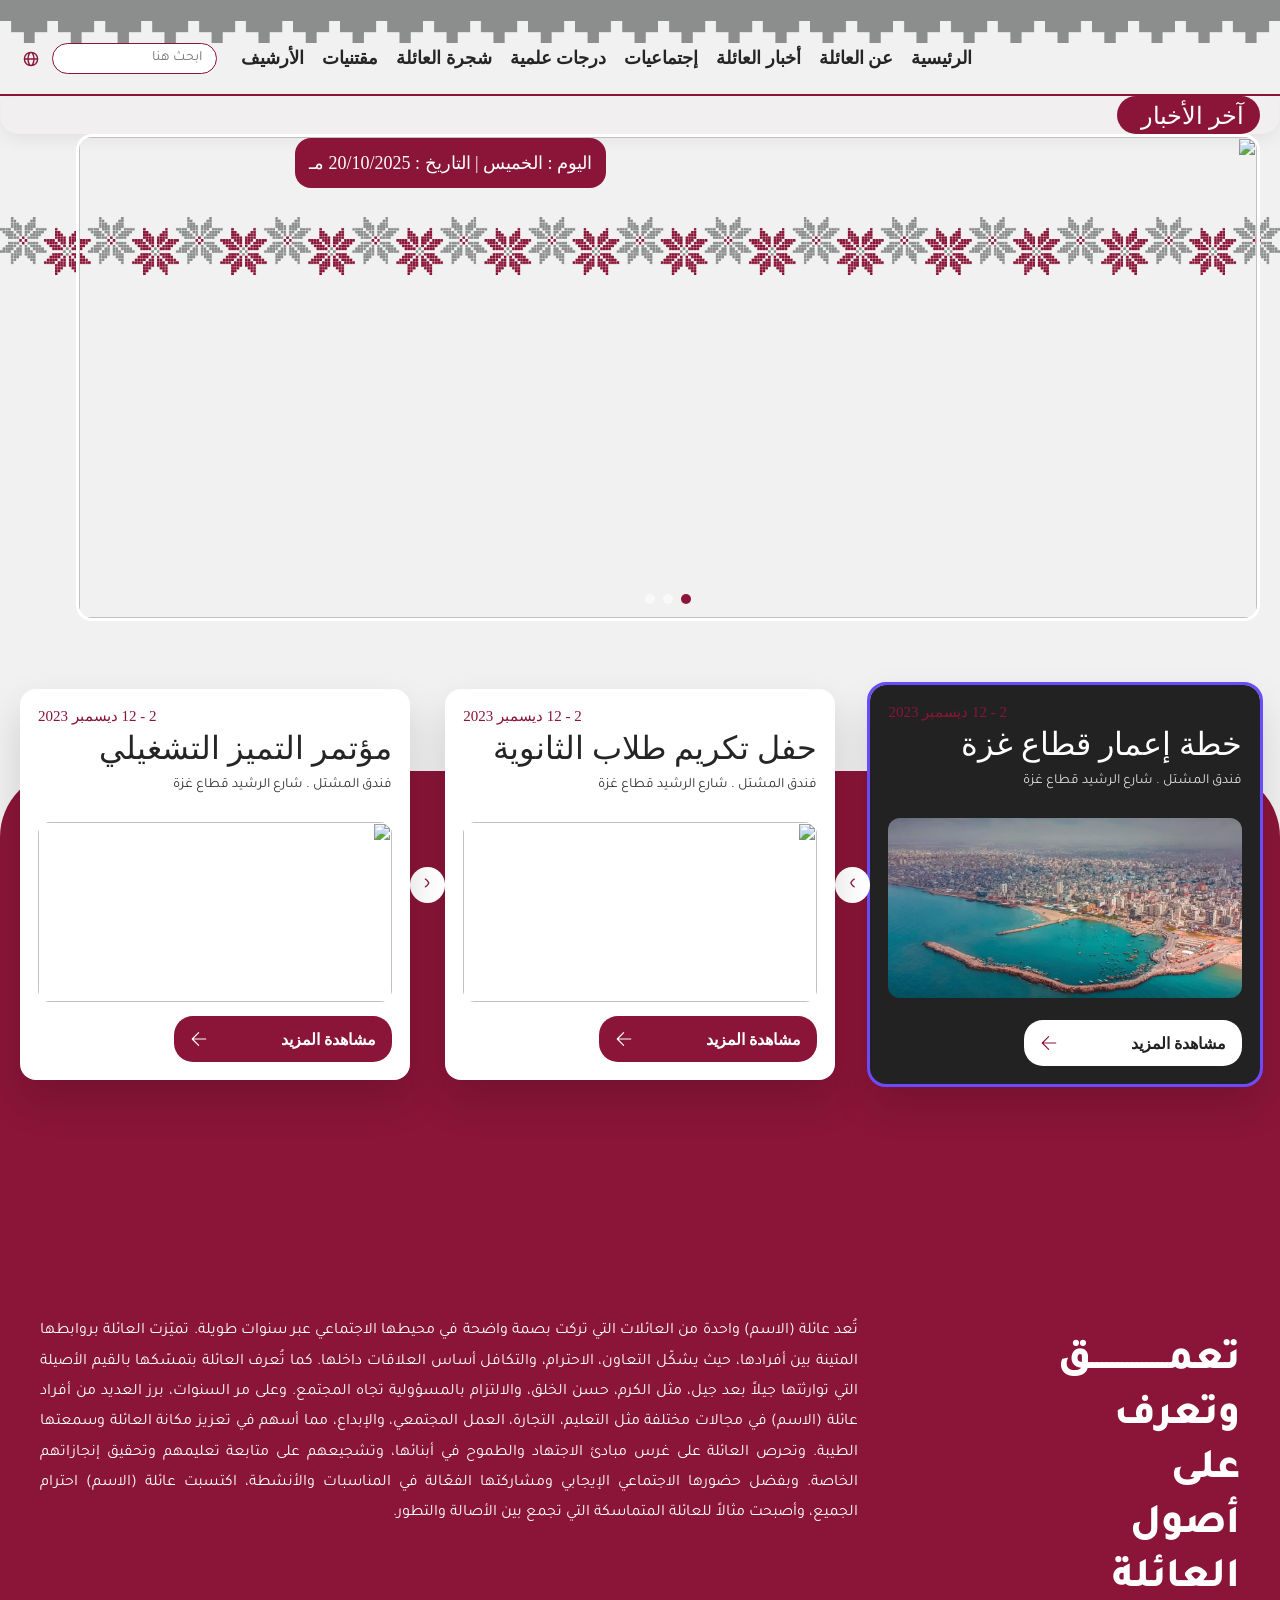
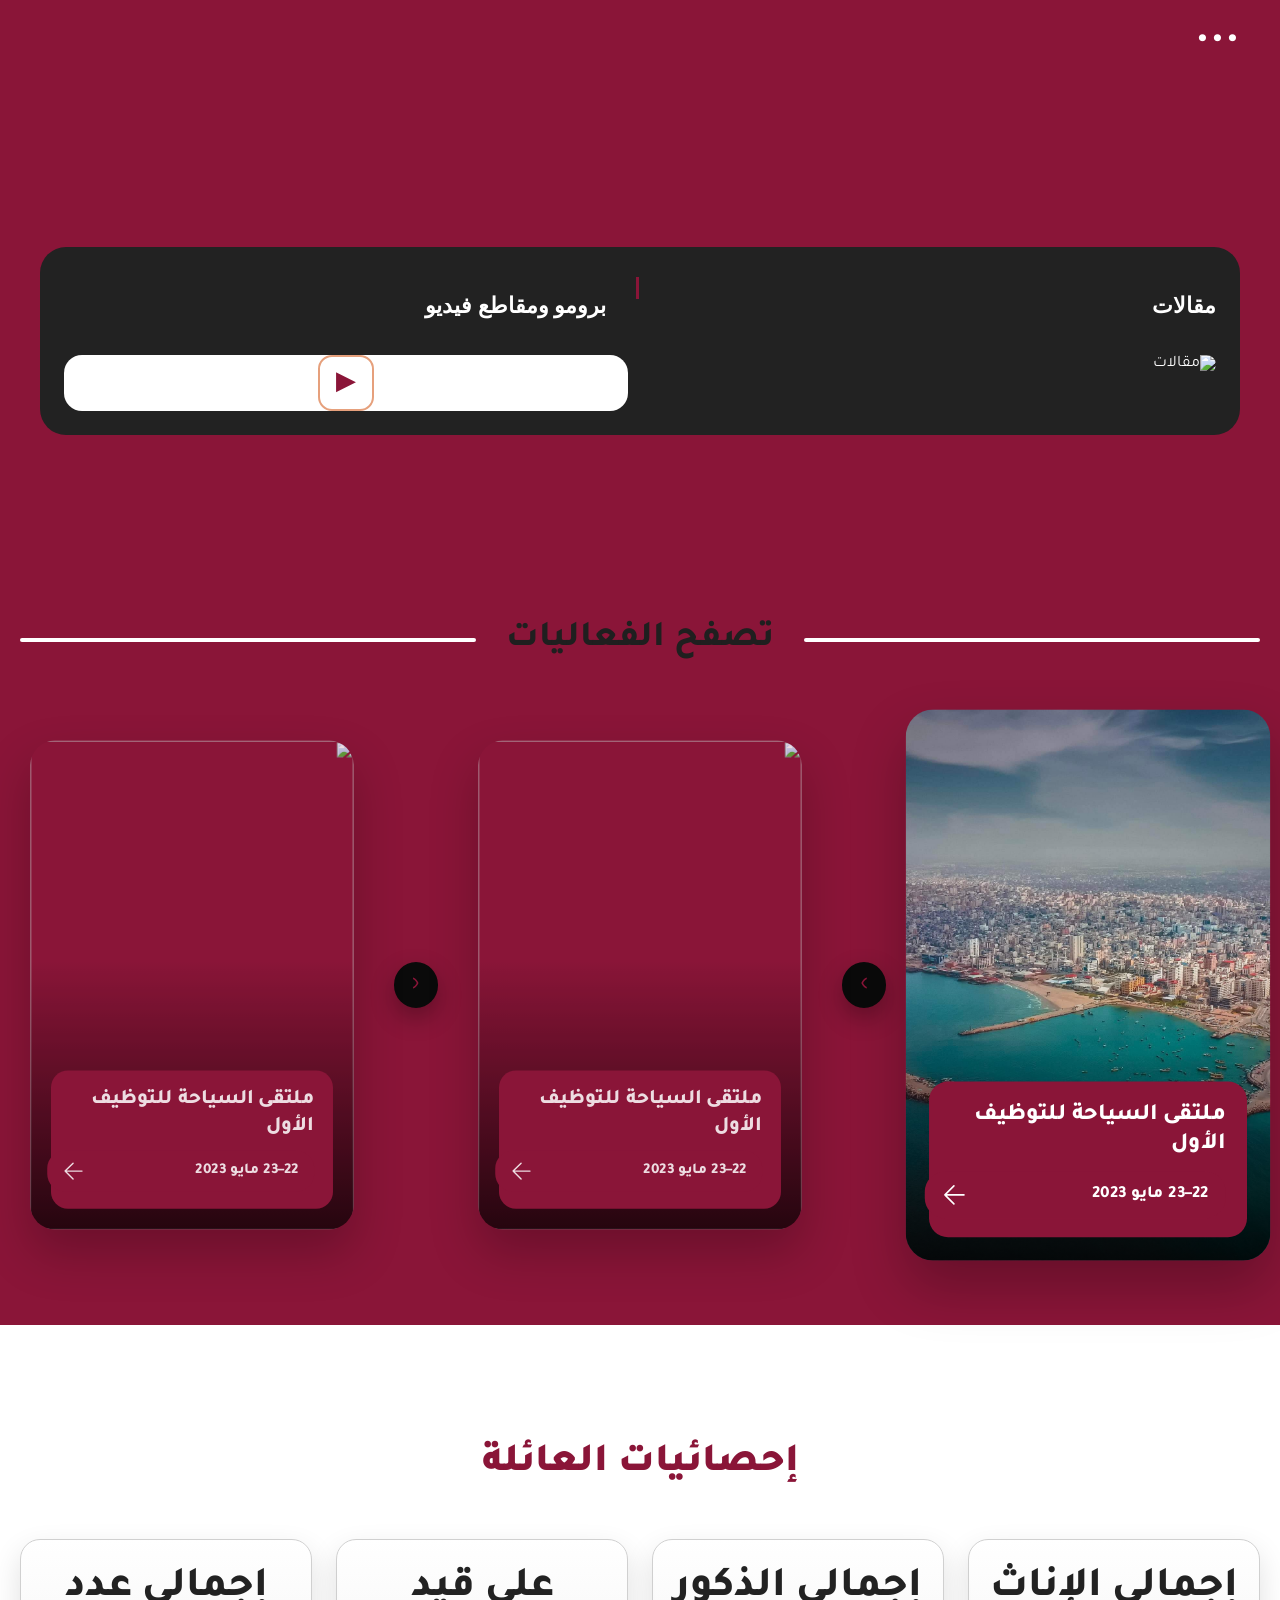
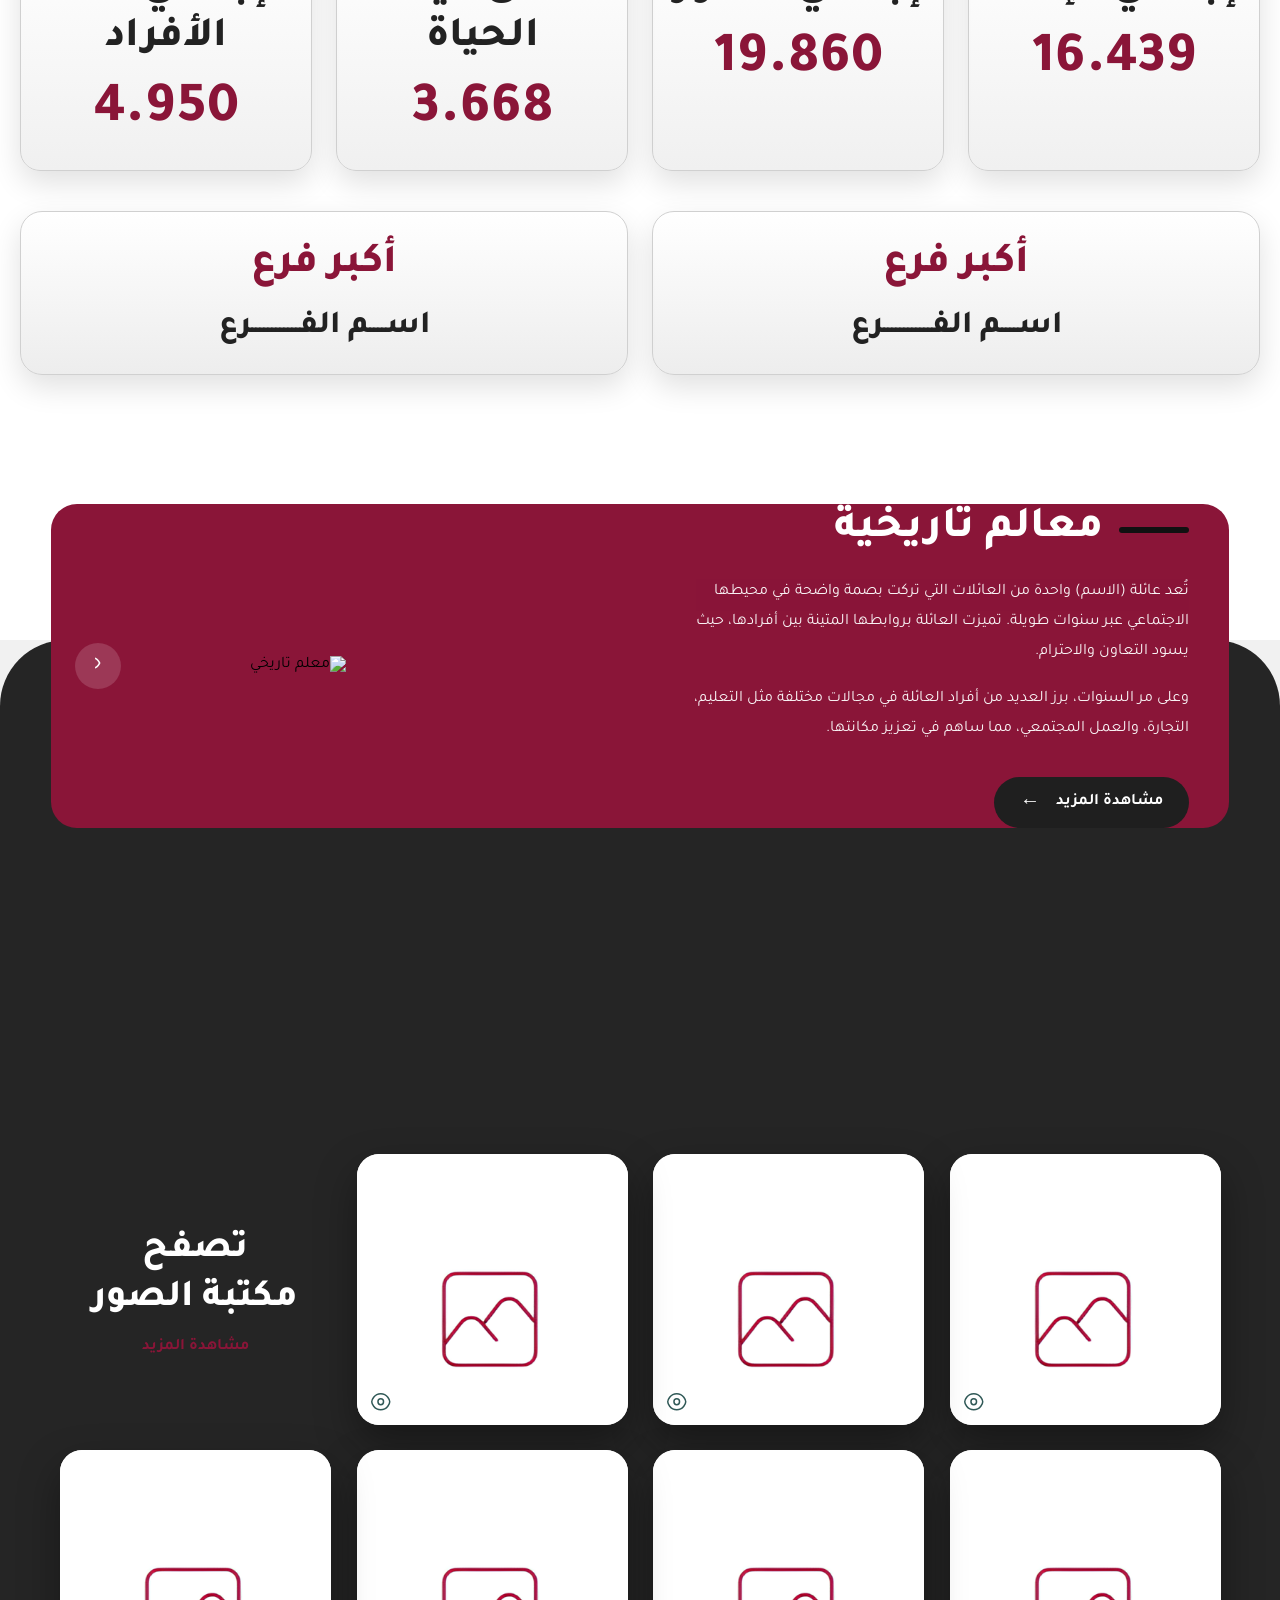
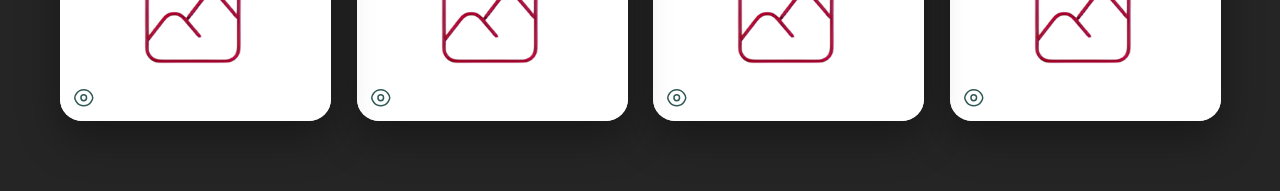
==== index.html @ ce500c8e "gallery section" ====
<!DOCTYPE html>
<html lang="ar" dir="rtl">
  <head>
    <meta charset="UTF-8" />
    <title>Home Page</title>
    <meta name="viewport" content="width=device-width, initial-scale=1.0" />

    <!-- Reset -->
    <link
      rel="stylesheet"
      href="https://cdnjs.cloudflare.com/ajax/libs/meyer-reset/2.0/reset.min.css"
    />

    <!-- Font -->
    <link
      href="https://fonts.googleapis.com/css2?family=Tajawal:wght@400;500;700;800&display=swap"
      rel="stylesheet"
    />

    <link rel="stylesheet" href="style.css" />
  </head>
  <body>
    <!-- ================= TOP ORNAMENT ================= -->
    <img src="img/image-6.png" class="top-ornament" alt="" />

    <!-- ================= HEADER ================= -->
    <header class="header container">
      <div class="header-right">
        <nav class="nav">
          <a href="#">الرئيسية</a>
          <a href="#">عن العائلة</a>
          <a href="#">أخبار العائلة</a>
          <a href="#">إجتماعيات</a>
          <a href="#">درجات علمية</a>
          <a href="#">شجرة العائلة</a>
          <a href="#">مقتنيات</a>
          <a href="#">الأرشيف</a>
        </nav>

        <div class="tools">
          <input class="search" type="text" placeholder="ابحث هنا" />
          <img src="img/globe.svg" class="globe" alt="لغة" />
        </div>
      </div>
    </header>

    <!-- ================= BREAKING ================= -->
    <div class="breaking container">
      <span class="badge">آخر الأخبار</span>

      <div class="breaking-wrapper">
        <div class="breaking-track">
          خبر عاجل ومهم الآن يحدث في قطاع غزة … اغتنم الفرصة الآن … خبر عاجل
          ومهم الآن يحدث في قطاع غزة … اغتنم الفرصة الآن …
        </div>
      </div>
    </div>

    <!-- ================= BACK ORNAMENT ================= -->
    <img src="img/image-3.png" class="ornament" alt="" />

    <!-- ================= HERO ================= -->
    <section class="hero container">
      <div class="hero-image hero-slider">
        <!-- FIXED DATE (ONE DATE ONLY) -->
        <span class="date"> اليوم : الخميس | التاريخ : 20/10/2025 مـ </span>

        <!-- SLIDES -->
        <img src="img/banner.jpg" class="slide active" loading="lazy" alt="" />
        <img src="img/banner2.jpg" class="slide" loading="lazy" alt="" />
        <img src="img/banner3.jpg" class="slide" loading="lazy" alt="" />

        <!-- DOTS -->
        <div class="slider-dots"></div>
      </div>
    </section>

    <section class="family-events">
      <div class="container">
        <!-- slider -->
        <div class="events-row">
          <div class="event-card active dark">
            <span class="event-date">2 - 12 ديسمبر 2023</span>
            <h3>خطة إعمار قطاع غزة</h3>
            <p>فندق المشتل . شارع الرشيد قطاع غزة</p>
            <img src="img/event1.jpg" />
            <a class="event-btn dark"
              >مشاهدة المزيد
              <img src="img/arrow-left-dark.svg" class="btn-icon"
            /></a>
          </div>

          <button class="arrow right">›</button>

          <div class="event-card">
            <span class="event-date">2 - 12 ديسمبر 2023</span>
            <h3>حفل تكريم طلاب الثانوية</h3>
            <p>فندق المشتل . شارع الرشيد قطاع غزة</p>
            <img src="img/event2.jpg" />
            <a class="event-btn"
              >مشاهدة المزيد <img src="img/arrow-left.svg" class="btn-icon"
            /></a>
          </div>

          <button class="arrow left">‹</button>

          <div class="event-card">
            <span class="event-date">2 - 12 ديسمبر 2023</span>
            <h3>مؤتمر التميز التشغيلي</h3>
            <p>فندق المشتل . شارع الرشيد قطاع غزة</p>
            <img src="img/event3.jpg" />
            <a class="event-btn"
              >مشاهدة المزيد <img src="img/arrow-left.svg" class="btn-icon"
            /></a>
          </div>
        </div>

        <!-- description -->

        <section class="family-desc">
          <div class="container family-desc-inner">
            <div class="family-title">
              <h2>تعمـــــــــــــــق وتعرف على أصول العائلة ...</h2>
            </div>

            <div class="family-text">
              <p class="article-text">
                تُعد عائلة (الاسم) واحدة من العائلات التي تركت بصمة واضحة في
                محيطها الاجتماعي عبر سنوات طويلة. تميّزت العائلة بروابطها
                المتينة بين أفرادها، حيث يشكّل التعاون، الاحترام، والتكافل أساس
                العلاقات داخلها. كما تُعرف العائلة بتمسّكها بالقيم الأصيلة التي
                توارثتها جيلاً بعد جيل، مثل الكرم، حسن الخلق، والالتزام
                بالمسؤولية تجاه المجتمع. وعلى مر السنوات، برز العديد من أفراد
                عائلة (الاسم) في مجالات مختلفة مثل التعليم، التجارة، العمل
                المجتمعي، والإبداع، مما أسهم في تعزيز مكانة العائلة وسمعتها
                الطيبة. وتحرص العائلة على غرس مبادئ الاجتهاد والطموح في أبنائها،
                وتشجيعهم على متابعة تعليمهم وتحقيق إنجازاتهم الخاصة. وبفضل
                حضورها الاجتماعي الإيجابي ومشاركتها الفعّالة في المناسبات
                والأنشطة، اكتسبت عائلة (الاسم) احترام الجميع، وأصبحت مثالاً
                للعائلة المتماسكة التي تجمع بين الأصالة والتطور.
              </p>
            </div>
          </div>
        </section>

    <section class="media-showcase">
      <div class="container">
        <div class="media-wrapper">
          <!-- ARTICLES -->
          <div class="media-block articles">
            <div class="media-head"><h3>مقالات</h3></div>
            <div class="articles-image">
              <img src="img/article.jpg" alt="مقالات" />
            </div>
          </div>
          <!-- VIDEO -->
          <div class="media-block video">
            <div class="media-head divider"><h3>برومو ومقاطع فيديو</h3></div>
            <div class="video-box"><span class="play-btn"> ▶ </span></div>
          </div>
        </div>
      </div>
    </section>


     <!-- Activity Activity -->
      
<section class="section-title">
    <div class="title-wrapper">
        <span class="line"></span>
        <h2>تصفح الفعاليات</h2>
        <span class="line"></span>
    </div>
</section>

<div class="activites-row">


    <div class="activity-card active">
        <img  class="activity-img" src="img/event1.jpg">
        <div class="activity-info">
            <h3>ملتقى السياحة للتوظيف الأول</h3>
           <div class="activity-meta">
                    <span class="activity-date">22–23 مايو 2023</span>
                    <img src="img/arrow-left.svg" class="activity-arrow">
            </div>
        </div>
    </div>
    <button class="arrow-activty right">›</button>

    <div class="activity-card">
        <img class="activity-img" src="img/event2.jpg">
        <div class="activity-info">
            <h3>ملتقى السياحة للتوظيف الأول</h3>
           <div class="activity-meta">
                    <span class="activity-date">22–23 مايو 2023</span>
                    <img src="img/arrow-left.svg" class="activity-arrow">
                </div>
        </div>
    </div>
          <button class="arrow-activty left">‹</button>
            <div class="activity-card">
                <img  class="activity-img" src="img/event3.jpg">
                <div class="activity-info">
                    <h3>ملتقى السياحة للتوظيف الأول</h3>
                    <div class="activity-meta">
                            <span class="activity-date">22–23 مايو 2023</span>
                            <img src="img/arrow-left.svg" class="activity-arrow">
                        </div>
                </div>
            </div>

  

    </div>

    </div>
</section>


  <!-- Statics -->

  <section class="family-stats">
    <div class="container">

        <h2 class="stats-title">إحصائيات العائلة</h2>

        <!-- top stats -->
        <div class="stats-grid">
            <div class="stat-card">
                <span class="stat-label">إجمالي الإناث</span>
                <span class="stat-number" data-target="54800">0</span>

            </div>

            <div class="stat-card">
                <span class="stat-label">إجمالي الذكور</span>
                <span class="stat-number" data-target="66200">0</span>
            </div>

            <div class="stat-card">
                <span class="stat-label">على قيد الحياة</span>
                <span class="stat-number" data-target="12230">0</span>

            </div>

            <div class="stat-card">
                <span class="stat-label">إجمالي عدد الأفراد</span>
                <span class="stat-number" data-target="16500">0</span>

            </div>
        </div>

        <!-- bottom stats -->
        <div class="stats-wide">
            <div class="wide-card">
                <span class="wide-label">أكبر فرع</span>
                <span class="wide-value">اســــم الفــــــــــــرع</span>
            </div>

            <div class="wide-card">
                <span class="wide-label">أكبر فرع</span>
                <span class="wide-value">اســــم الفــــــــــــرع</span>
            </div>
        </div>

    </div>
</section>




<section class="library-images" > 
  <div class="container">
        <section class="landmark-section">
            <div class="landmark-card">

                <!-- السهم -->
                <button class="nav-arrow">‹</button>
            <!-- المحتوى -->
                <div class="landmark-content">
                    <h2 class="landmark-title">
                        <span class="dash"></span>
                        معالم تاريخية
                    </h2>

                    <p>
                        تُعد عائلة (الاسم) واحدة من العائلات التي تركت بصمة واضحة في محيطها
                        الاجتماعي عبر سنوات طويلة. تميزت العائلة بروابطها المتينة بين أفرادها،
                        حيث يسود التعاون والاحترام.
                    </p>

                    <p>
                        وعلى مر السنوات، برز العديد من أفراد العائلة في مجالات مختلفة مثل
                        التعليم، التجارة، والعمل المجتمعي، مما ساهم في تعزيز مكانتها.
                    </p>

                    <a href="#" class="more-btn">
                        مشاهدة المزيد
                        <span class="btn-arrow">←</span>
                    </a>
                </div>
                <!-- الصورة -->
                <div class="landmark-image">
                    <img src="img/jureselem.png" alt="معلم تاريخي">
                </div>

          

            </div>
        </section>
  </div>
</section>



<section class="gallery-section">
  <div class="gallery-wrapper">
    <div class="gallery-grid" id="galleryGrid">
      <!-- الصور تُحقن هنا -->
    </div>
  </div>
</section>

<!-- LIGHTBOX -->
<div class="lightbox" id="lightbox">
  <span class="close">&times;</span>
  <img id="lightboxImg">
</div>
















  <!-- VIDEO MODAL -->
<div class="video-modal" id="videoModal">
    <div class="video-overlay"></div>

    <div class="video-content">
        <button class="video-close">✕</button>

        <!-- YouTube example -->
        <iframe
            id="videoFrame"
            src=""
            frameborder="0"
            allow="autoplay; fullscreen"
            allowfullscreen>
        </iframe>
    </div>
</div>

    <script>
      /* slider js */
      const slider = document.querySelector(".hero-slider");
      const slides = document.querySelectorAll(".hero-slider .slide");
      const dotsContainer = document.querySelector(".slider-dots");

      let index = 0;
      let interval;
      let startX = 0;

      /* create dots */
      slides.forEach((_, i) => {
        const dot = document.createElement("span");
        if (i === 0) dot.classList.add("active");
        dotsContainer.appendChild(dot);
      });

      const dots = document.querySelectorAll(".slider-dots span");

      function showSlide(i) {
        slides.forEach((s) => s.classList.remove("active"));
        dots.forEach((d) => d.classList.remove("active"));

        slides[i].classList.add("active");
        dots[i].classList.add("active");
      }

      /* autoplay */
      function startSlider() {
        interval = setInterval(() => {
          index = (index + 1) % slides.length;
          showSlide(index);
        }, 5000);
      }

      function stopSlider() {
        clearInterval(interval);
      }

      /* hover pause */
      slider.addEventListener("mouseenter", stopSlider);
      slider.addEventListener("mouseleave", startSlider);

      /* dots */
      dots.forEach((dot, i) => {
        dot.addEventListener("click", () => {
          index = i;
          showSlide(index);
        });
      });

      /* swipe mobile */
      slider.addEventListener("touchstart", (e) => {
        startX = e.touches[0].clientX;
      });

      slider.addEventListener("touchend", (e) => {
        const endX = e.changedTouches[0].clientX;
        if (startX - endX > 50) index = (index + 1) % slides.length;
        if (endX - startX > 50)
          index = (index - 1 + slides.length) % slides.length;
        showSlide(index);
      });

      /* init */
      startSlider();
    </script>
    <script>
      /* ================= EVENTS ARROWS SLIDER ================= */

      const eventCards = document.querySelectorAll(".events-row .event-card");
      const nextArrow = document.querySelector(".arrow.right");
      const prevArrow = document.querySelector(".arrow.left");

      let currentEvent = 0;

      /* init */
      updateActiveEvent();

      /* next */
      nextArrow.addEventListener("click", () => {
        currentEvent = (currentEvent + 1) % eventCards.length;
        updateActiveEvent();
      });

      /* prev */
      prevArrow.addEventListener("click", () => {
        currentEvent =
          (currentEvent - 1 + eventCards.length) % eventCards.length;
        updateActiveEvent();
      });

      /* update function */
      function updateActiveEvent() {
        eventCards.forEach((card, index) => {
          card.classList.remove("active", "dark");

          const btn = card.querySelector(".event-btn");
          const icon = card.querySelector(".event-btn img");

          if (btn) btn.classList.remove("dark");

          if (index === currentEvent) {
            card.classList.add("active", "dark");

            if (btn) btn.classList.add("dark");

            /* DARK ICON */
            if (icon) {
              icon.src = "img/arrow-left-dark.svg";
            }
          } else {
            /* NORMAL ICON */
            if (icon) {
              icon.src = "img/arrow-left.svg";
            }
          }
        });
      }
    </script>
    <script>
      /* ================= REVEAL ANIMATION ================= */
      const mediaWrapper = document.querySelector(".media-wrapper");

      const observer = new IntersectionObserver(
        (entries) => {
          entries.forEach((entry) => {
            if (entry.isIntersecting) {
              mediaWrapper.classList.add("show");
            }
          });
        },
        { threshold: 0.3 }
      );

      observer.observe(mediaWrapper);

      /* ================= VIDEO MODAL ================= */
      const playBtn = document.querySelector(".play-btn");
      const modal = document.getElementById("videoModal");
      const frame = document.getElementById("videoFrame");
      const closeBtn = document.querySelector(".video-close");
      const overlay = document.querySelector(".video-overlay");

      /* set your video here */
      const videoURL = "https://www.youtube.com/embed/dQw4w9WgXcQ?autoplay=1";

      playBtn.addEventListener("click", () => {
        frame.src = videoURL;
        modal.classList.add("active");
      });

      function closeModal() {
        modal.classList.remove("active");
        frame.src = ""; // stop video
      }

      closeBtn.addEventListener("click", closeModal);
      overlay.addEventListener("click", closeModal);
    </script>
  <script>
        /* ================= REVEAL ANIMATION ================= */
        const mediaWrapper = document.querySelector('.media-wrapper');

        const observer = new IntersectionObserver(entries => {
            entries.forEach(entry => {
                if (entry.isIntersecting) {
                    mediaWrapper.classList.add('show');
                }
            });
        }, { threshold: 0.3 });

        observer.observe(mediaWrapper);

        /* ================= VIDEO MODAL ================= */
        const playBtn = document.querySelector('.play-btn');
        const modal = document.getElementById('videoModal');
        const frame = document.getElementById('videoFrame');
        const closeBtn = document.querySelector('.video-close');
        const overlay = document.querySelector('.video-overlay');

        /* set your video here */
        const videoURL = "https://www.youtube.com/embed/dQw4w9WgXcQ?autoplay=1";

        playBtn.addEventListener('click', () => {
            frame.src = videoURL;
            modal.classList.add('active');
        });

        function closeModal() {
            modal.classList.remove('active');
            frame.src = ""; // stop video
        }

        closeBtn.addEventListener('click', closeModal);
        overlay.addEventListener('click', closeModal);
</script>

<script>
          /* ================= ACTIVITY SLIDER ================= */
          const cards = document.querySelectorAll(".activity-card");
          const nextBtn = document.querySelector(".arrow-activty.right");
          const prevBtn = document.querySelector(".arrow-activty.left");

          let current = 0;

          function updateSlider() {
              cards.forEach((card, i) => {
                  card.classList.toggle("active", i === current);
              });
          }

          nextBtn.onclick = () => {
              current = (current + 1) % cards.length;
              updateSlider();
          };

          prevBtn.onclick = () => {
              current = (current - 1 + cards.length) % cards.length;
              updateSlider();
          };
</script>


<script>
    document.addEventListener("DOMContentLoaded", () => {
        const counters = document.querySelectorAll(".stat-number");
        const speed = 120; // كلما قلّ الرقم زادت السرعة

        const formatNumber = (num) => {
            return num.toString().replace(/\B(?=(\d{3})+(?!\d))/g, ".");
        };

        const runCounter = (counter) => {
            const target = +counter.dataset.target;
            let current = 0;

            const increment = target / speed;

            const update = () => {
                current += increment;

                if (current < target) {
                    counter.innerText = formatNumber(Math.floor(current));
                    requestAnimationFrame(update);
                } else {
                    counter.innerText = formatNumber(target);
                }
            };

            update();
        };

        /* Observer لتشغيل الأنيميشن عند الظهور */
        const observer = new IntersectionObserver(
            (entries, obs) => {
                entries.forEach(entry => {
                    if (entry.isIntersecting) {
                        runCounter(entry.target);
                        obs.unobserve(entry.target); // تشغيل مرة واحدة
                    }
                });
            },
            { threshold: 0.6 }
        );

        counters.forEach(counter => observer.observe(counter));
    });
</script>

<script>
document.addEventListener("DOMContentLoaded", () => {

  /* ================= DATA ================= */
  const images = [
    "img/lib-img.png",
    "img/lib-img.png",
    "img/lib-img.png",
    "img/lib-img.png",
    "img/lib-img.png",
    "img/lib-img.png",
    "img/lib-img.png"
  ];

  const grid = document.getElementById("galleryGrid");
  const lightbox = document.getElementById("lightbox");
  const lightboxImg = document.getElementById("lightboxImg");
  const closeBtn = document.querySelector(".lightbox .close");

  if (!grid) {
    console.error("galleryGrid not found");
    return;
  }

  /* ================= INSERT TEXT AS FIRST GRID CELL ================= */
  const textCell = document.createElement("div");
  textCell.className = "gallery-text grid-text";
  textCell.innerHTML = `
    <h2>تصفح<br>مكتبة الصور</h2>
    <a class="gallery-more">مشاهدة المزيد</a>
  `;
  grid.appendChild(textCell);

  /* ================= LOAD IMAGES ================= */
  images.forEach((src, index) => {
    const card = document.createElement("div");
    card.className = "gallery-card";
    card.style.animationDelay = `${(index + 1) * 0.12}s`;

    const img = document.createElement("img");
    img.src = src;
    img.alt = "Gallery image";

    card.appendChild(img);
    grid.appendChild(card);

    /* CLICK -> OPEN LIGHTBOX */
    card.addEventListener("click", () => {
      document
        .querySelectorAll(".gallery-card")
        .forEach(c => c.classList.remove("active"));

      card.classList.add("active");
      lightboxImg.src = src;
      lightbox.classList.add("show");
    });
  });

  /* ================= LIGHTBOX CLOSE ================= */
  closeBtn.addEventListener("click", () => {
    lightbox.classList.remove("show");
  });

  lightbox.addEventListener("click", e => {
    if (e.target === lightbox) {
      lightbox.classList.remove("show");
    }
  });

});
</script>

  </body>
</html>
---- style.css ----
/* ================= GLOBAL ================= */
* {
    box-sizing: border-box;
    font-family: 'Tajawal', sans-serif;
}

body {
    background: #f1f1f1;
    margin: 0;
    position: relative;
    overflow-x: hidden;
}

/* ================= CONTAINER ================= */
.container {
    max-width: 1280px;
    margin: auto;
    padding: 0 20px;
}

/* ================= TOP ORNAMENT ================= */
.top-ornament {
    width: 100%;
    display: block;
}

/* ================= HEADER ================= */
header.header.container {
    border-bottom: 2px solid #8a1538;
    padding-bottom: 20px;
}

.header {
    display: flex;
    justify-content: flex-end;
    align-items: center;
    padding: 16px 0;
}

.header-right {
    display: flex;
    align-items: center;
    gap: 24px;
}

.nav {
    display: flex;
    gap: 18px;
    font-size: 15px;
}

.nav a {
    text-decoration: none;
    transition: color .2s;
    color: #252525;
    text-align: right;
    font-family: "Rawasi Display Arabic ExtBd";
    font-size: 18px;
    font-style: normal;
    font-weight: 800;
    line-height: 102%;
    /* 18.36px */
}

.nav a:hover {
    color: #8a1538;
}

/* ================= TOOLS ================= */
.tools {
    display: flex;
    align-items: center;
    gap: 10px;
}

.globe {
    width: 22px;
}

.search {
    border-radius: 20px;
    border: 1px solid #8a1538;
    padding: 6px 14px;
    font-size: 14px;
    outline: none;
}

/* ================= BREAKING ================= */
.breaking {
    display: flex;
    align-items: center;
    gap: 14px;
    margin: 16px auto;
    background: #f1efef;
    border-radius: 30px;
    padding: 10px 16px;
    box-shadow: 0 6px 18px rgba(0, 0, 0, 0.06);
    overflow: hidden;
    margin-bottom: 3%;
}

/* badge */
.badge {
    background: #8a1538;
    color: #fff;
    padding: 6px 16px;
    border-radius: 20px;
    font-size: 14px;
    white-space: nowrap;
    width: 143px;
    height: 38px;
    text-align: right;
    font-family: "Rawasi Display Arabic Med";
    font-size: 24px;
    font-style: normal;
    font-weight: 500;
    line-height: normal;
}

/* wrapper (mask) */
.breaking-wrapper {
    position: relative;
    overflow: hidden;
    flex: 1;
}

/* moving text */
.breaking-track {
    display: inline-block;
    white-space: nowrap;
    padding-right: 100%;
    animation: breaking-scroll 25s linear infinite;
    color: #8a1538;
    font-size: 15px;
    font-weight: 500;
}

.breaking-track:hover {
    animation-play-state: paused;
}

/* RTL animation */
@keyframes breaking-scroll {
    0% {
        transform: translateX(100%);
    }

    100% {
        transform: translateX(-100%);
    }
}

/* ================= ORNAMENT BACK ================= */
.ornament {
    position: absolute;
    top: 217px;
    left: 0;
    width: 100%;
    /* z-index: -1100; */
    /* opacity: 0.35; */
    pointer-events: none;
}

/* ================= HERO ================= */
.hero {
    margin-top: 10px;
}

.hero-image {
    position: relative;
    max-width: 1184px;
    height: 487px;
    /* مهم جدًا للسلايدر */
    overflow: hidden;
    border-radius: 16px;
    border: 3px solid #FFF;
}

.hero-image img {
    width: 100%;
    height: 100%;
    display: block;
    object-fit: cover;
    /* يحافظ على الشكل بدون تشويه */
}

.date {
    position: absolute;
    top: 1px;
    left: 216px;
    background: #8a1538;
    color: #fff;
    padding: 16px 14px;
    border-radius: 16px;
    text-align: right;
    font-family: "Rawasi Display Arabic Med";
    font-size: 18px;
    font-style: normal;
    font-weight: 500;
    line-height: 102%;
    z-index: 1000;
}

/*================= RESPONSIVE =================*/
@media (max-width: 768px) {
    .nav {
        display: none;
    }

    .header {
        justify-content: space-between;
    }
}

/* ================= HERO SLIDER (NO STYLE CHANGE) ================= */
/* ================= HERO SLIDER (FIXED DATE) ================= */
.hero-slider {
    position: relative;
}

.hero-slider .slide {
    position: absolute;
    inset: 0;
    width: 100%;
    opacity: 0;
    transition: opacity 0.8s ease-in-out;
}

.hero-slider .slide.active {
    opacity: 1;
    position: relative;
}

/* dots bottom center */
.slider-dots {
    position: absolute;
    bottom: 14px;
    left: 50%;
    transform: translateX(-50%);
    display: flex;
    gap: 8px;
    z-index: 5;
}

.slider-dots span {
    width: 10px;
    height: 10px;
    border-radius: 50%;
    background: rgba(255, 255, 255, 0.6);
    cursor: pointer;
}

.slider-dots span.active {
    background: #8a1538;
}

/* ================= EVENTS ================= */
/* ================= SECTION BG ================= */
.family-events {
    background: #8a1538;
    color: #fff;
    margin-top: 150px;
    border-radius: 66px 66px 0px 0px
}

/* label */
.section-label {
    display: inline-block;
    background: #5d0c22;
    padding: 6px 14px;
    border-radius: 6px;
    font-size: 14px;
    margin-bottom: 30px;
}

.events-row {
    display: flex;
    align-items: center;
    justify-content: center;
    margin-bottom: 60px;
    position: relative;
    bottom: 86px;
}

.event-card {
    background: #fff;
    color: #111;
    width: 394px;
    padding: 18px;
    border-radius: 16px;
    text-align: start;
    box-shadow: 0 20px 40px rgba(0, 0, 0, .15);
}

.event-card.dark {
    background: #222;
    color: #fff;
    outline: 3px solid #6a4cff;
}

.event-card.dark h3 {
    margin: 8px 0 4px;
    color: #fff;
    text-align: right;
    font-family: "Rawasi Display Arabic Light";
    font-size: 32px;
    font-style: normal;
    font-weight: 300;
    line-height: 30px;
    /* 93.75% */
}

.event-card img {
    width: 100%;
    border-radius: 12px;
    margin: 14px 0;
    height: 180px;
    object-fit: cover;
}

.event-card .event-date {
    text-align: end;
    display: block;
    color: #8A1538;
    font-family: Somar;
    font-size: 15px;
    font-style: normal;
    font-weight: 400;
    line-height: normal;
}

.event-card h3 {
    margin: 8px 0 4px;
    color: #252525;
    text-align: right;
    font-family: "Rawasi Display Arabic Light";
    font-size: 32px;
    font-style: normal;
    font-weight: 300;
    line-height: 30px;
    /* 93.75% */
}

.event-card p {
    font-size: 14px;
    opacity: .85;
}

/* .event-btn { display: inline-block; margin-top: 10px; padding: 6px 16px; border-radius: 20px; background: #8a1538; color: #fff; font-size: 13px; } */
.event-btn {
    gap: 73px;
    display: inline-flex;
    align-items: center;
    padding: 0px 16px;
    border-radius: 19px;
    background: #8a1538;
    color: #fff;
    font-size: 13px;
    text-decoration: none;
    white-space: nowrap;
    transition: background 0.2s ease, transform 0.2s ease;
    font-family: "Rawasi Display Arabic ExtBd";
    font-size: 16px;
    font-style: normal;
    font-weight: 800;
    line-height: normal;
}

.event-btn img.btn-icon {
    height: 18px;
    width: auto;
}

/* hover effect */
.event-btn:hover {
    background: #6f102c;
    transform: translateX(-2px);
    /* RTL حركة خفيفة */
}

.event-btn.dark {
    background: #fff;
    color: #222;
    gap: 73px;
    display: inline-flex;
    align-items: center;
    padding: 0px 16px;
    border-radius: 19px;
    font-size: 13px;
    text-decoration: none;
    white-space: nowrap;
    transition: background 0.2s ease, transform 0.2s ease;
    font-family: "Rawasi Display Arabic ExtBd";
    font-size: 16px;
    font-style: normal;
    font-weight: 800;
    line-height: normal;
}

/* arrows */
.arrow {
    width: 36px;
    height: 36px;
    border-radius: 50%;
    background: #fff;
    color: #8a1538;
    border: none;
    font-size: 22px;
    cursor: pointer;
}

/* ================= FAMILY DESCRIPTION ================= */
.family-desc {
    padding: 70px 0;
    color: #fff;
}

.family-desc-inner {
    display: flex;
    justify-content: space-between;
    gap: 200px;
}

.family-title h2 {
    font-size: 42px;
    font-weight: 800;
    line-height: 1.3;
    max-width: 300px;
}

.family-text p {
    font-size: 16px;
    line-height: 1.9;
}

.article-text {
    position: relative;
    font-size: 17px;
    line-height: 1.9;
    color: #fff;
    text-align: justify;
}





/* ================= RESPONSIVE ================= */
@media (max-width: 768px) {
    .nav {
        display: none;
    }

    .family-desc-inner {
        flex-direction: column;
        gap: 30px;
    }

    .family-title h2 {
        font-size: 32px;
    }
}


/* ================= MEDIA SHOWCASE ================= */
.media-showcase {
    padding: 80px 0;
    margin-bottom: 40px;
}

/* dark container */
.media-wrapper {
    background: #222;
    border-radius: 26px;
    padding: 24px;
    display: flex;
    gap: 24px;
    align-items: stretch;
}

/* base block */
.media-block {
    flex: 1;
    display: flex;
    flex-direction: column;
}

/* header */
.media-head {
    margin-bottom: 14px;
}

.media-head h3 {
    color: #fff;
    font-family: "Rawasi Display Arabic ExtBd";
    font-size: 22px;
    font-weight: 800;
}

/* divider before video title */
.media-head.divider {
    position: relative;
    padding-right: 22px;
}

.media-head.divider::before {
    content: "";
    position: absolute;
    right: 0;
    top: 6px;
    width: 3px;
    height: 22px;
    background: #8a1538;
    right: -11px;
}

/* ================= ARTICLES ================= */
.articles-image {
    position: relative;
    flex: 1;
}

.articles-image img {
    width: 100%;
    height: 100%;
    object-fit: cover;
    border-radius: 18px;
}

/* small icon bottom-left */
.img-action {
    position: absolute;
    bottom: 12px;
    left: 12px;
    width: 28px;
    height: 28px;
    background: rgba(0, 0, 0, 0.6);
    border-radius: 6px;
    display: flex;
    align-items: center;
    justify-content: center;
    color: #fff;
    font-size: 14px;
}

/* ================= VIDEO ================= */
.video-box {
    background: #fff;
    border-radius: 18px;
    flex: 1;
    display: flex;
    align-items: center;
    justify-content: center;
}

/* play icon */
.play-btn {
    width: 56px;
    height: 56px;
    border-radius: 14px;
    border: 2px solid #e6a07c;
    color: #8a1538;
    display: flex;
    align-items: center;
    justify-content: center;
    font-size: 26px;
}

/* ================= RESPONSIVE ================= */
@media (max-width: 900px) {
    .media-wrapper {
        flex-direction: column;
    }
}


/* ================= ANIMATIONS ================= */
.media-wrapper {
    opacity: 0;
    transform: translateY(40px);
    transition: all 0.8s ease;
}

.media-wrapper.show {
    opacity: 1;
    transform: translateY(0);
}

/* hover lift */
.articles-image img,
.video-box {
    transition: transform 0.35s ease, box-shadow 0.35s ease;
}

.articles-image img:hover,
.video-box:hover {
    transform: translateY(-6px);
    box-shadow: 0 20px 40px rgba(0, 0, 0, 0.25);
}

/* play button hover */
.play-btn {
    cursor: pointer;
    transition: transform 0.25s ease, background 0.25s ease;
}

.play-btn:hover {
    transform: scale(1.1);
    background: rgba(138, 21, 56, 0.08);
}

/* ================= VIDEO MODAL ================= */
.video-modal {
    position: fixed;
    inset: 0;
    z-index: 9999;
    display: none;
}

.video-modal.active {
    display: block;
}

.video-overlay {
    position: absolute;
    inset: 0;
    background: rgba(0, 0, 0, 0.75);
}

.video-content {
    position: relative;
    width: 80%;
    max-width: 900px;
    aspect-ratio: 16 / 9;
    background: #000;
    margin: 5% auto;
    border-radius: 18px;
    overflow: hidden;
    z-index: 2;
}

.video-content iframe {
    width: 100%;
    height: 100%;
}

/* close button */
.video-close {
    position: absolute;
    top: -44px;
    right: 0;
    background: none;
    border: none;
    color: #fff;
    font-size: 26px;
    cursor: pointer;
}

/* =====================activites======================= */
/* ================= SECTION TITLE ================= */
.section-title {
    /* background: linear-gradient(180deg,
            #d9a4b4 0%,
            #c78fa1 40%,
            #b7778f 100%); */
    background: #8a1538;
    padding: 60px 0;
    color: #252525;
    text-align: justify;
    font-family: "Rawasi Display Arabic ExtBd";
    font-size: 42px;
    font-style: normal;
    font-weight: 800;
    line-height: 50px;
    /* 119.048% */
}

.title-wrapper {
    max-width: 1280px;
    margin: auto;

    display: flex;
    align-items: center;
    justify-content: center;
    gap: 30px;
}

/* lines */
.title-wrapper .line {
    flex: 1;
    height: 4px;
    background: #ffffff;
    border-radius: 4px;
}

/* title text */
.title-wrapper h2 {
    margin: 0;
    white-space: nowrap;

    color: #1f1f1f;
    font-family: "Rawasi Display Arabic ExtBd", "Tajawal", sans-serif;
    font-size: 36px;
    font-weight: 800;
}

/* ================= ACTIVITIES ROW ================= */
.activites-row {
    display: flex;
    align-items: center;
    justify-content: center;
    gap: 30px;
    padding-bottom: 80px;
}

/* ================= CARD ================= */
.activity-card {
    position: relative;
    width: 360px;
    height: 520px;
    border-radius: 26px;
    overflow: hidden;
    cursor: pointer;
    transition: transform 0.45s ease, opacity 0.3s ease;
    box-shadow: 0 25px 50px rgba(0, 0, 0, .25);
}

/* background image */
.activity-img {
    position: absolute;
    inset: 0;
    width: 100%;
    height: 100%;
    object-fit: cover;
    z-index: 1;
}

/* overlay */
.activity-card::before {
    content: "";
    position: absolute;
    inset: 0;
    background: linear-gradient(180deg,
            rgba(0, 0, 0, 0) 45%,
            rgba(0, 0, 0, 0.85) 100%);
    z-index: 2;
}

.activity-info {
    position: absolute;
    bottom: 22px;
    left: 22px;
    right: 22px;
    background: #8a1538;
    border-radius: 18px;
    padding: 18px 20px;
    z-index: 3;
    color: #fff;
}



.activity-info h3 {
    margin: 0 0 10px;
    font-size: 22px;
    font-weight: 800;
    line-height: 1.3;
}


.activity-meta {
    display: inline-flex;
    align-items: center;
    gap: 118px;

    padding: 10px 16px;
    border-radius: 19px;
    background: #8a1538;
    color: #fff;

    text-decoration: none;
    white-space: nowrap;

    font-family: "Rawasi Display Arabic ExtBd";
    font-size: 16px;
    font-style: normal;
    font-weight: 800;
    line-height: normal;

    transition: background 0.2s ease, transform 0.2s ease;
}

/* التاريخ داخلها */
.activity-meta .activity-date {
    font-size: 16px;
    font-weight: 800;
    opacity: 1;
}

/* السهم */
.activity-meta .btn-icon {
    width: 18px;
    height: auto;
    flex-shrink: 0;
}

/* hover (اختياري مثل الزر) */
.activity-meta:hover {
    background: #6f102c;
    transform: translateX(-2px);
    /* RTL */
}

/* ================= ACTIVE STATE ================= */
.activity-card:not(.active) {
    transform: scale(0.94);
    opacity: 0.85;
}

.activity-card.active {
    transform: scale(1.06);
    z-index: 3;
}

/* ================= ARROWS ================= */
.arrow-activty {
    width: 46px;
    height: 46px;
    border-radius: 50%;
    background: hsla(0, 0%, 4%, 1.00);
    color: #8a1538;
    border: none;
    font-size: 26px;
    cursor: pointer;
    box-shadow: 0 10px 25px rgba(0, 0, 0, .3);
}

/* ================= RESPONSIVE ================= */
@media (max-width: 900px) {
    .activites-row {
        flex-direction: column;
    }
}

/* ================= FAMILY STATS ================= */
.family-stats {
    background: #ffffff;
    padding: 80px 0 100px;
    direction: rtl;
}

.container {
    max-width: 1280px;
    margin: auto;
    padding: 0 20px;
}

/* title */
.stats-title {
    text-align: center;
    margin-bottom: 50px;
    color: #8a1538;
    font-family: "Rawasi Display Arabic ExtBd", "Tajawal", sans-serif;
    font-weight: 1000;
    font-size: 40px;
    font-style: normal;
    line-height: 50px; /* 119.048% */
}

/* ================= TOP GRID ================= */
.stats-grid {
    display: grid;
    grid-template-columns: repeat(4, 1fr);
    gap: 24px;
    margin-bottom: 40px;
}

.stat-card {
    background: linear-gradient(
        180deg,
        #ffffff 0%,
        #f0f0f0 100%
    );
    border-radius: 20px;
    padding: 24px 20px;
    text-align: center;
    box-shadow: 0 12px 30px rgba(0,0,0,.12);
    border: 1px solid #d0d0d0;
}

.stat-label {
    display: block;
    margin-bottom: 14px;
    font-size: 42px;
    font-style: normal;
    line-height: 50px; /* 119.048% */
    color: #222;
    font-weight: 800;
}

.stat-number {
    font-size: 57px;
    font-weight: 800;
    color: #8a1538;
}

/* ================= BOTTOM WIDE ================= */
.stats-wide {
    display: grid;
    grid-template-columns: repeat(2, 1fr);
    gap: 24px;
}

.wide-card {
    background: linear-gradient(
        180deg,
        #ffffff 0%,
        #ededed 100%
    );
    border-radius: 22px;
    padding: 28px 24px;
    text-align: center;
    box-shadow: 0 12px 30px rgba(0,0,0,.12);
    border: 1px solid #d0d0d0;
    margin-bottom: 165px;
}

.wide-label {
    display: block;    
    color: #8a1538;
    margin-bottom: 18px;
    font-weight: 800;
    font-size: 42px;
    font-style: normal;
    line-height: 50px; /* 119.048% */
}

.wide-value {
    font-size: 32px;
    color: #222;
    font-weight: 800;
}

/* ================= RESPONSIVE ================= */
@media (max-width: 992px) {
    .stats-grid {
        grid-template-columns: repeat(2, 1fr);
    }

    .stats-wide {
        grid-template-columns: 1fr;
    }
}

@media (max-width: 600px) {
    .stat-number {
        font-size: 36px;
    }

    .wide-value {
        font-size: 26px;
    }
}



/* ===== SECTION ===== */
.library-images{
    background: #252525;
    border-radius: 66px 66px 0px 0px;
}

.landmark-section {
    padding: 60px 0;
    display: flex;
    justify-content: center;
  
}

/* ===== CARD ===== */
.landmark-card {
    position: relative;
    width: 95%;
    max-width: 1400px;
    background: #8a1538;
    border-radius: 26px;
    display: flex;
    align-items: center;
    top: -196px;
    overflow: hidden;
}

/* ===== ARROW ===== */
.nav-arrow {
    position: absolute;
    left: 24px;
    top: 50%;
    transform: translateY(-50%);
    width: 46px;
    height: 46px;
    border-radius: 50%;
    border: none;
    background: rgba(255,255,255,0.15);
    color: #fff;
    font-size: 26px;
    cursor: pointer;
}

/* ===== IMAGE ===== */
.landmark-image {
    flex: 0 0 42%;
    display: flex;
    justify-content: center;
    align-items: flex-end;
}

.landmark-image img {
    max-height: 460px;
    width: auto;
}

/* ===== CONTENT ===== */
.landmark-content {
    flex: 1;
    color: #fff;
    padding-right: 40px;
}

.landmark-title {
    font-size: 44px;
    font-weight: 800;
    margin: 0 0 20px;
    display: flex;
    align-items: center;
    gap: 16px;
}

.landmark-title .dash {
    width: 70px;
    height: 6px;
    background: #111;
    border-radius: 3px;
}

.landmark-content p {
    font-size: 16px;
    line-height: 1.9;
    opacity: 0.95;
    margin-bottom: 14px;
    max-width: 520px;
}

/* ===== BUTTON ===== */
.more-btn {
    display: inline-flex;
    align-items: center;
    gap: 16px;
    margin-top: 18px;
    padding: 12px 26px;
    background: #1f1f1f;
    color: #fff;
    border-radius: 30px;
    text-decoration: none;
    font-weight: 700;
    transition: transform .2s ease, background .2s ease;
}

.more-btn:hover {
    background: #000;
    transform: translateX(-3px);
}

.btn-arrow {
    font-size: 20px;
}

/* ===== RESPONSIVE ===== */
@media (max-width: 992px) {
    .landmark-card {
        flex-direction: column;
        padding: 40px 24px;
    }

    .landmark-image {
        order: 2;
        margin-top: 30px;
    }

    .landmark-content {
        padding-right: 0;
        text-align: center;
    }

    .landmark-title {
        justify-content: center;
    }

    .nav-arrow {
        display: none;
    }
}



/* ================= SECTION ================= */
/* SECTION */
.gallery-section {
  padding: 70px 60px;
  background: #252525;
}

/* ================= WRAPPER ================= */
.gallery-wrapper {
  display: grid;
  grid-template-columns: 1fr;
}

/* ================= GRID ================= */
.gallery-grid {
  display: grid;
  grid-template-columns: repeat(4, 1fr);
  gap: 26px;
  align-items: start;
  align-items: center;
  text-align: center;
}

/* ================= TEXT CELL (FIRST GRID ITEM) ================= */
.gallery-text.grid-text {
grid-column: 4;   /* العمود الرابع */
  grid-row: 1;      /* الصف الأول */
  background: transparent;
  padding-top: 6px;
}

.gallery-text h2 {
  color: #fff;
  font-size: 38px;
  font-weight: 800;
  line-height: 1.3;
  margin: 0;
}

.gallery-more {
  display: inline-block;
  margin-top: 12px;
  color: #8a1538;
  font-weight: 700;
  text-decoration: none;
  transition: opacity 0.2s ease;
}

.gallery-more:hover {
  opacity: 0.75;
}

/* ================= CARD ================= */
.gallery-card {
  position: relative;
  background: #fff;
  border-radius: 22px;
  overflow: hidden;
  aspect-ratio: 1 / 1;
  cursor: pointer;
  box-shadow: 0 18px 40px rgba(0, 0, 0, 0.35);
  animation: fadeUp 0.6s ease forwards;
  opacity: 0;
  transition: transform 0.35s ease, box-shadow 0.35s ease;
}

.gallery-card img {
  width: 100%;
  height: 100%;
  object-fit: cover;
}

/* ================= ICON ================= */
.gallery-card::after {
  content: "";
  position: absolute;
  bottom: 14px;
  left: 14px;
  width: 20px;
  height: 18px;
  background-repeat: no-repeat;
  background-size: contain;
  background-position: center;
  background-image: url("data:image/svg+xml,%3Csvg xmlns='http://www.w3.org/2000/svg' width='20' height='18' viewBox='0 0 20 18' fill='none'%3E%3Cpath d='M18.75 8.75C18.75 10.03 16.5776 16.75 9.75 16.75C2.92241 16.75 0.75 10.03 0.75 8.75C0.75 7.47 2.92241 0.75 9.75 0.75C16.5776 0.75 18.75 7.47 18.75 8.75Z' stroke='%231A4745' stroke-width='1.5'/%3E%3Cpath d='M12.5431 8.75C12.5431 10.3406 11.2926 11.63 9.75 11.63C8.20741 11.63 6.9569 10.3406 6.9569 8.75C6.9569 7.15942 8.20741 5.87 9.75 5.87C11.2926 5.87 12.5431 7.15942 12.5431 8.75Z' stroke='%231A4745' stroke-width='1.5'/%3E%3C/svg%3E");
  z-index: 3;
  opacity: 0.9;
}

/* ================= STATES ================= */
.gallery-card:hover {
  transform: translateY(-6px) scale(1.02);
}

.gallery-card.active {
  outline: 3px solid #8a1538;
  transform: scale(1.03);
}

/* ================= ANIMATION ================= */
@keyframes fadeUp {
  from {
    opacity: 0;
    transform: translateY(30px) scale(0.95);
  }
  to {
    opacity: 1;
    transform: translateY(0) scale(1);
  }
}

/* ================= LIGHTBOX ================= */
.lightbox {
  position: fixed;
  inset: 0;
  background: rgba(0, 0, 0, 0.85);
  display: flex;
  align-items: center;
  justify-content: center;
  z-index: 9999;
  opacity: 0;
  pointer-events: none;
  transition: opacity 0.3s ease;
}

.lightbox.show {
  opacity: 1;
  pointer-events: auto;
}

.lightbox img {
  max-width: 90vw;
  max-height: 90vh;
  object-fit: contain;
  border-radius: 14px;
  box-shadow: 0 30px 60px rgba(0, 0, 0, 0.6);
}

.lightbox .close {
  position: absolute;
  top: 24px;
  right: 24px;
  font-size: 34px;
  color: #fff;
  cursor: pointer;
}

/* ================= RESPONSIVE ================= */
@media (max-width: 900px) {
  .gallery-grid {
    grid-template-columns: repeat(2, 1fr);
  }

  .gallery-text.grid-text {
    text-align: center;
  }
}
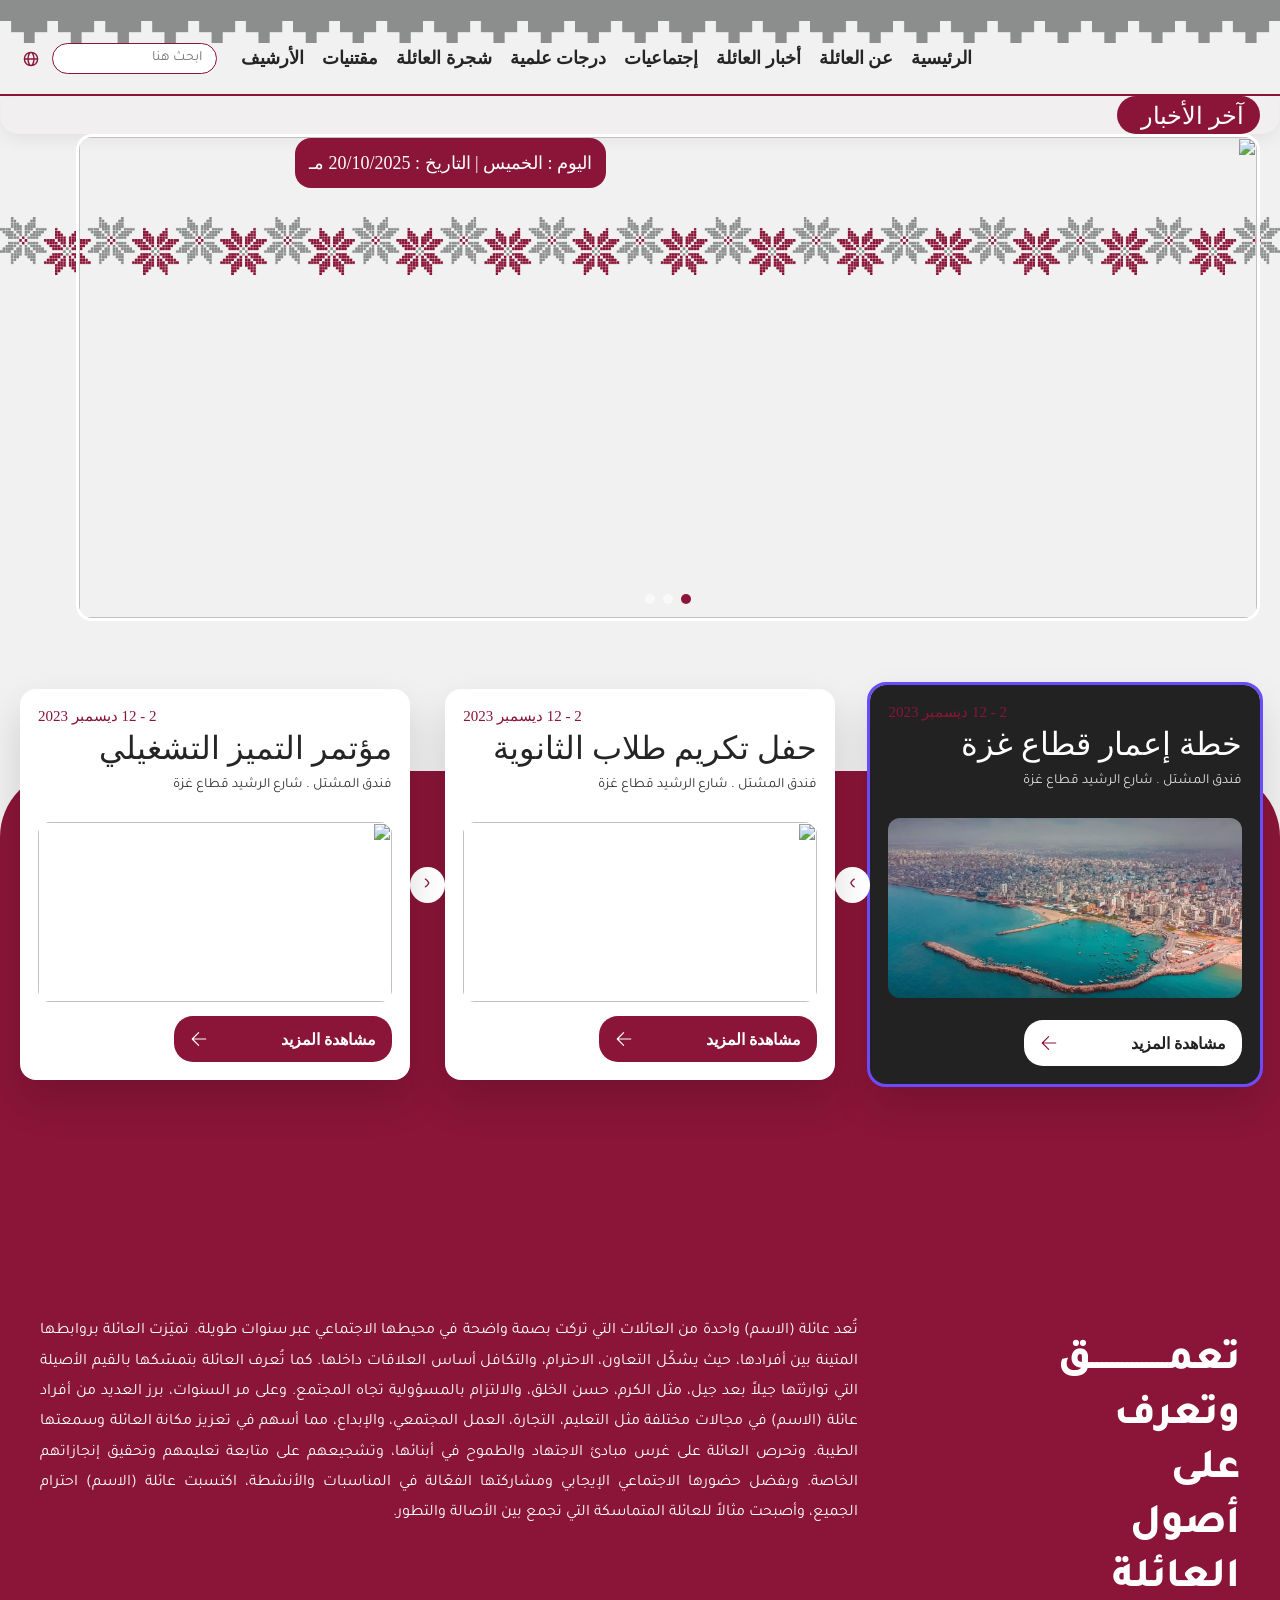
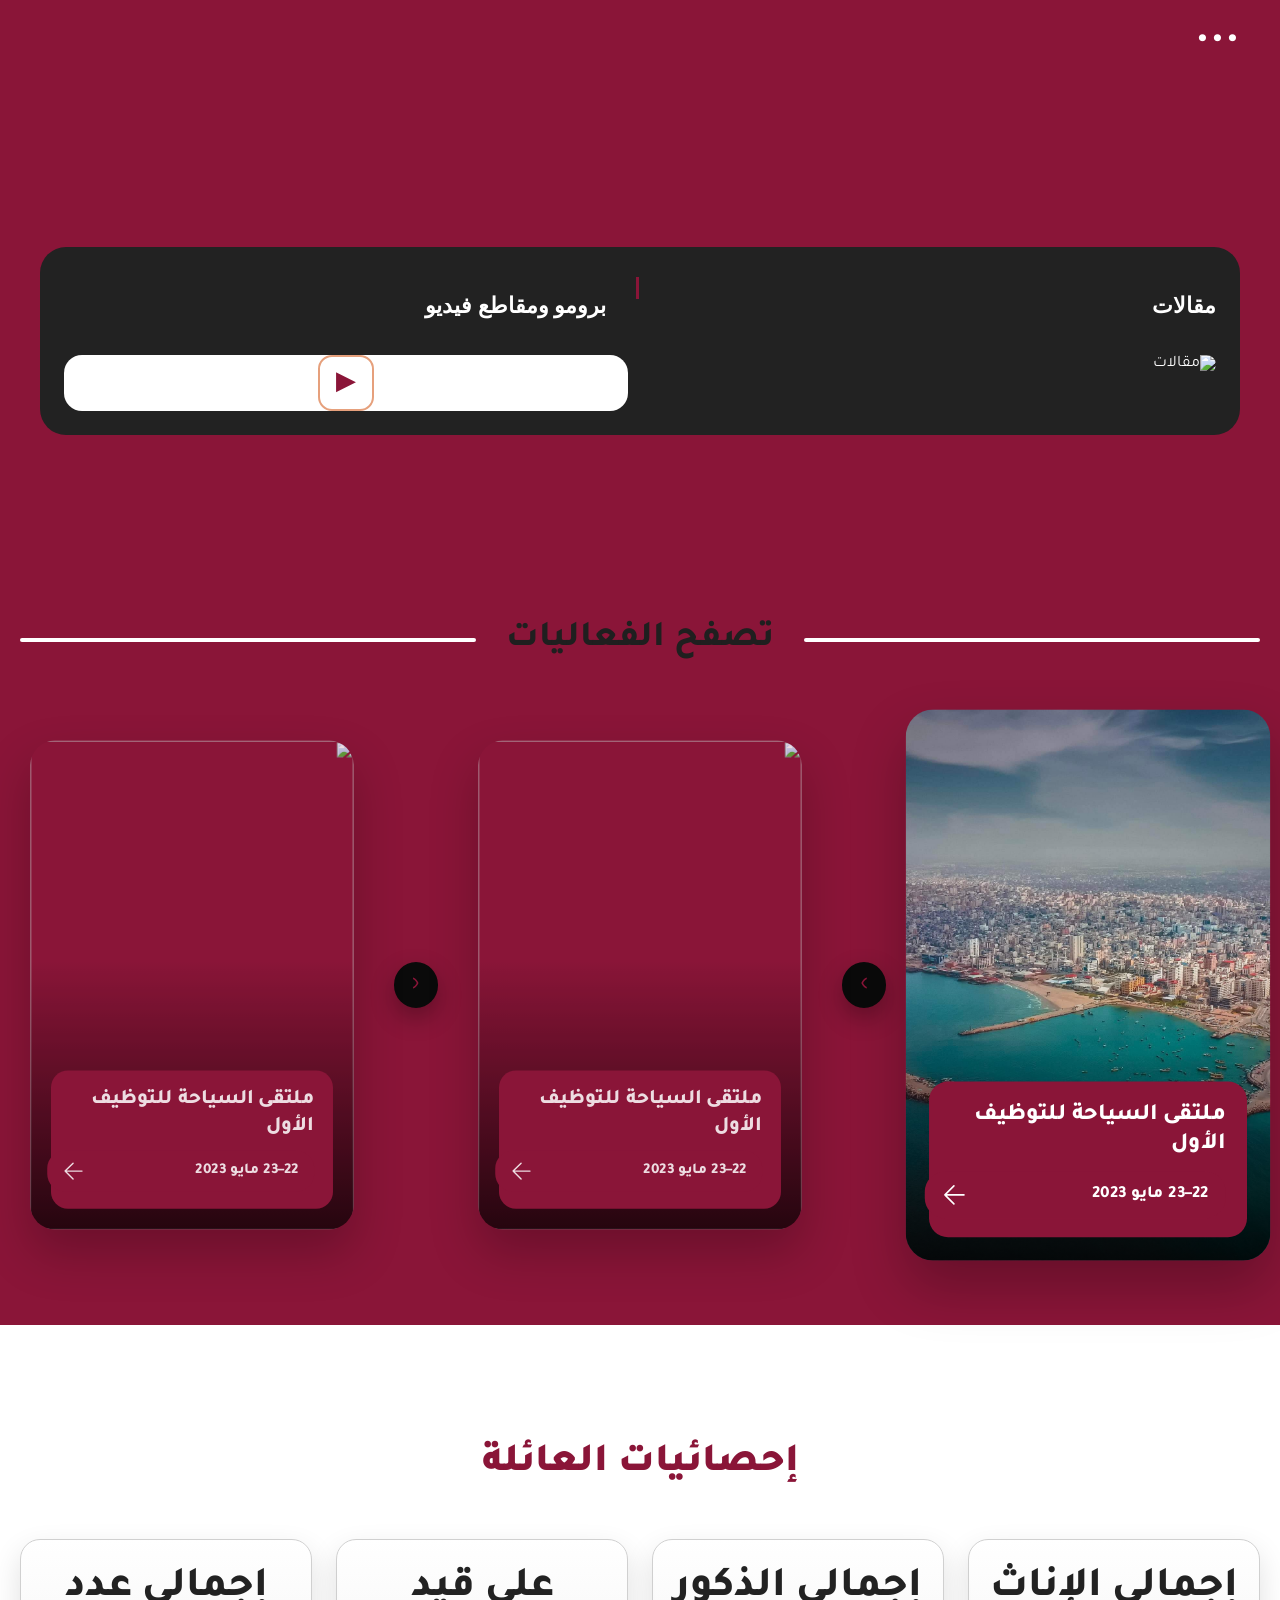
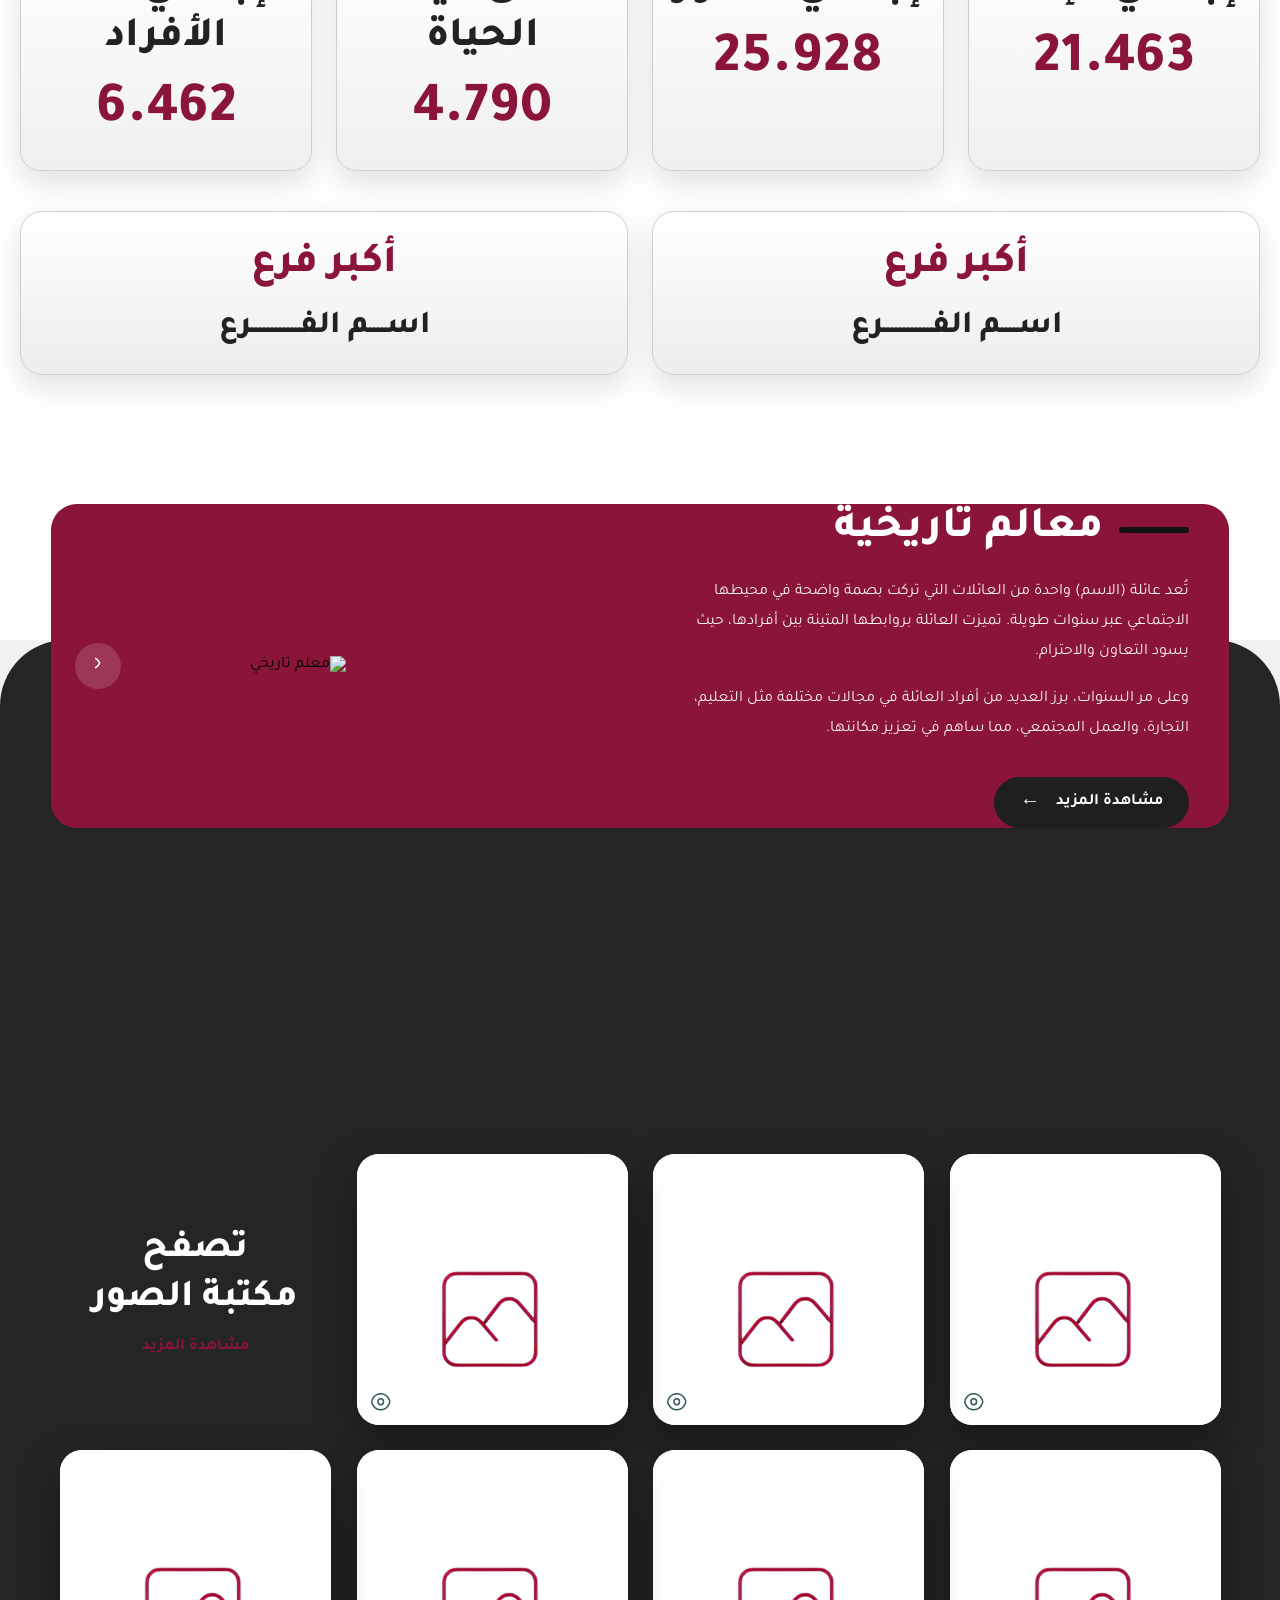
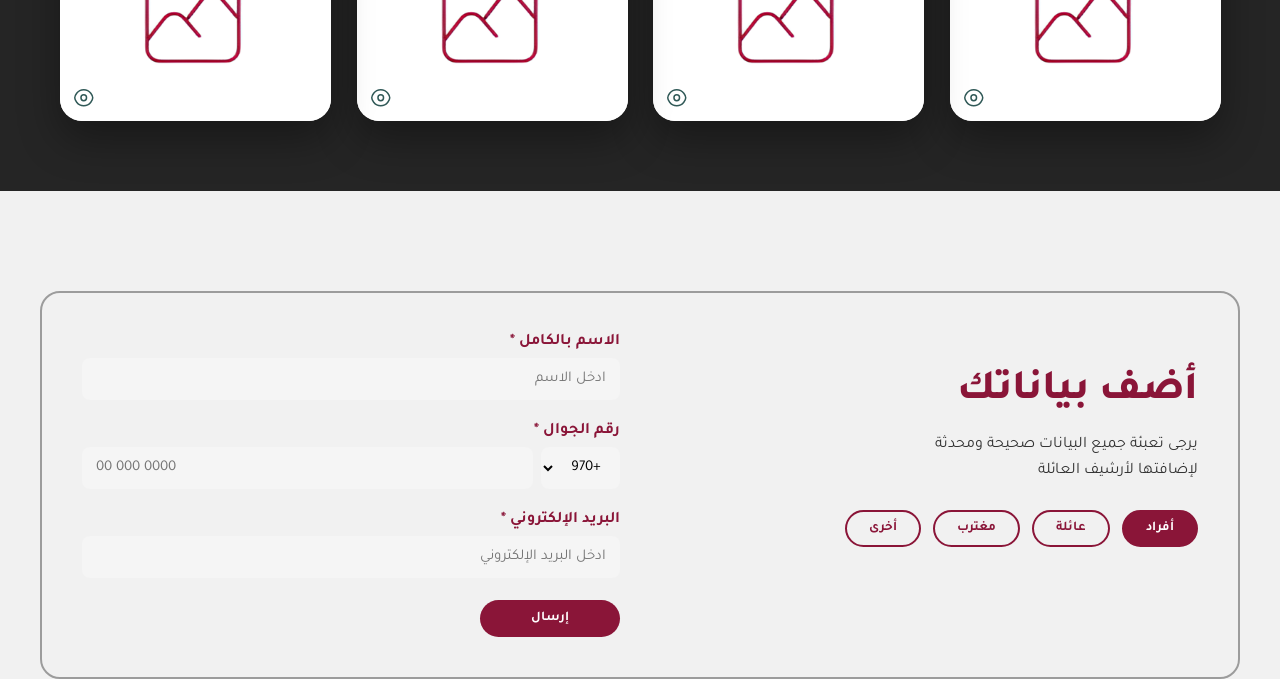
==== commit f022a675: "form section" ====
--- a/index.html
+++ b/index.html
@@ -330,7 +330,52 @@
 
 
 
-
+<section class="form-section">
+  <div class="form-box">
+
+    <!-- RIGHT SIDE -->
+    <div class="form-info">
+      <h2>أضف بياناتك</h2>
+      <p>يرجى تعبئة جميع البيانات صحيحة ومحدثة<br>لإضافتها لأرشيف العائلة</p>
+
+      <div class="type-buttons">
+        <button class="type-btn active">أفراد</button>
+        <button class="type-btn">عائلة</button>
+        <button class="type-btn">مغترب</button>
+        <button class="type-btn">أخرى</button>
+      </div>
+    </div>
+
+    <!-- LEFT SIDE -->
+    <form class="form-fields">
+
+      <div class="field">
+        <label>الاسم بالكامل <span>*</span></label>
+        <input type="text" placeholder="ادخل الاسم">
+      </div>
+
+      <div class="field">
+        <label>رقم الجوال <span>*</span></label>
+        <div class="phone-input">
+          <select>
+            <option>+970</option>
+            <option>+972</option>
+          </select>
+          <input type="tel" placeholder="00 000 0000">
+        </div>
+      </div>
+
+      <div class="field">
+        <label>البريد الإلكتروني <span>*</span></label>
+        <input type="email" placeholder="ادخل البريد الإلكتروني">
+      </div>
+
+      <button type="submit" class="submit-btn">إرسال</button>
+
+    </form>
+
+  </div>
+</section>
 
 
 
@@ -632,76 +677,88 @@
 </script>
 
 <script>
-document.addEventListener("DOMContentLoaded", () => {
-
-  /* ================= DATA ================= */
-  const images = [
-    "img/lib-img.png",
-    "img/lib-img.png",
-    "img/lib-img.png",
-    "img/lib-img.png",
-    "img/lib-img.png",
-    "img/lib-img.png",
-    "img/lib-img.png"
-  ];
-
-  const grid = document.getElementById("galleryGrid");
-  const lightbox = document.getElementById("lightbox");
-  const lightboxImg = document.getElementById("lightboxImg");
-  const closeBtn = document.querySelector(".lightbox .close");
-
-  if (!grid) {
-    console.error("galleryGrid not found");
-    return;
-  }
-
-  /* ================= INSERT TEXT AS FIRST GRID CELL ================= */
-  const textCell = document.createElement("div");
-  textCell.className = "gallery-text grid-text";
-  textCell.innerHTML = `
-    <h2>تصفح<br>مكتبة الصور</h2>
-    <a class="gallery-more">مشاهدة المزيد</a>
-  `;
-  grid.appendChild(textCell);
-
-  /* ================= LOAD IMAGES ================= */
-  images.forEach((src, index) => {
-    const card = document.createElement("div");
-    card.className = "gallery-card";
-    card.style.animationDelay = `${(index + 1) * 0.12}s`;
-
-    const img = document.createElement("img");
-    img.src = src;
-    img.alt = "Gallery image";
-
-    card.appendChild(img);
-    grid.appendChild(card);
-
-    /* CLICK -> OPEN LIGHTBOX */
-    card.addEventListener("click", () => {
-      document
-        .querySelectorAll(".gallery-card")
-        .forEach(c => c.classList.remove("active"));
-
-      card.classList.add("active");
-      lightboxImg.src = src;
-      lightbox.classList.add("show");
+  document.addEventListener("DOMContentLoaded", () => {
+
+    /* ================= DATA ================= */
+    const images = [
+      "img/lib-img.png",
+      "img/lib-img.png",
+      "img/lib-img.png",
+      "img/lib-img.png",
+      "img/lib-img.png",
+      "img/lib-img.png",
+      "img/lib-img.png"
+    ];
+
+    const grid = document.getElementById("galleryGrid");
+    const lightbox = document.getElementById("lightbox");
+    const lightboxImg = document.getElementById("lightboxImg");
+    const closeBtn = document.querySelector(".lightbox .close");
+
+    if (!grid) {
+      console.error("galleryGrid not found");
+      return;
+    }
+
+    /* ================= INSERT TEXT AS FIRST GRID CELL ================= */
+    const textCell = document.createElement("div");
+    textCell.className = "gallery-text grid-text";
+    textCell.innerHTML = `
+      <h2>تصفح<br>مكتبة الصور</h2>
+      <a class="gallery-more">مشاهدة المزيد</a>
+    `;
+    grid.appendChild(textCell);
+
+    /* ================= LOAD IMAGES ================= */
+    images.forEach((src, index) => {
+      const card = document.createElement("div");
+      card.className = "gallery-card";
+      card.style.animationDelay = `${(index + 1) * 0.12}s`;
+
+      const img = document.createElement("img");
+      img.src = src;
+      img.alt = "Gallery image";
+
+      card.appendChild(img);
+      grid.appendChild(card);
+
+      /* CLICK -> OPEN LIGHTBOX */
+      card.addEventListener("click", () => {
+        document
+          .querySelectorAll(".gallery-card")
+          .forEach(c => c.classList.remove("active"));
+
+        card.classList.add("active");
+        lightboxImg.src = src;
+        lightbox.classList.add("show");
+      });
     });
+
+    /* ================= LIGHTBOX CLOSE ================= */
+    closeBtn.addEventListener("click", () => {
+      lightbox.classList.remove("show");
+    });
+
+    lightbox.addEventListener("click", e => {
+      if (e.target === lightbox) {
+        lightbox.classList.remove("show");
+      }
+    });
+
   });
-
-  /* ================= LIGHTBOX CLOSE ================= */
-  closeBtn.addEventListener("click", () => {
-    lightbox.classList.remove("show");
-  });
-
-  lightbox.addEventListener("click", e => {
-    if (e.target === lightbox) {
-      lightbox.classList.remove("show");
-    }
-  });
-
-});
 </script>
+
+<script>
+  const buttons = document.querySelectorAll(".type-btn");
+
+    buttons.forEach(btn => {
+      btn.addEventListener("click", () => {
+        buttons.forEach(b => b.classList.remove("active"));
+        btn.classList.add("active");
+      });
+    });
+</script>
+
 
   </body>
 </html>
--- a/style.css
+++ b/style.css
@@ -1257,4 +1257,113 @@
   .gallery-text.grid-text {
     text-align: center;
   }
-}+}
+
+
+
+
+.form-section {
+  max-width: 1200px;
+  margin: auto;
+  margin-top: 100px; 
+}
+
+.form-box {
+  border: 2px solid #9c9c9c;
+  border-radius: 20px;
+  padding: 40px;
+  display: grid;
+  grid-template-columns: 1fr 1fr;
+  gap: 40px;
+}
+
+/* RIGHT */
+.form-info h2 {
+    color: #8a1538;
+    font-size: 42px;
+    margin-bottom: 10px;
+    font-weight: 800;
+}
+
+.form-info p {
+  color: #333;
+  line-height: 1.6;
+  margin-bottom: 25px;
+}
+
+.type-buttons {
+  display: flex;
+  gap: 12px;
+  flex-wrap: wrap;
+}
+
+.type-btn {
+  padding: 8px 22px;
+  border-radius: 20px;
+  border: 2px solid #8a1538;
+  background: transparent;
+  color: #8a1538;
+  font-weight: 700;
+  cursor: pointer;
+}
+
+.type-btn.active {
+  background: #8a1538;
+  color: #fff;
+}
+
+/* LEFT */
+.form-fields {
+  display: flex;
+  flex-direction: column;
+  gap: 22px;
+}
+
+.field label {
+  font-weight: 700;
+  color: #8a1538;
+  margin-bottom: 6px;
+  display: block;
+}
+
+.field span {
+  color: #8a1538;
+}
+
+.field input,
+.field select {
+  width: 100%;
+  padding: 12px 14px;
+  border-radius: 8px;
+  border: none;
+  background: #f5f5f5;
+  font-size: 15px;
+}
+
+.phone-input {
+  display: flex;
+  gap: 8px;
+}
+
+.phone-input select {
+  width: 90px;
+  text-align: center;
+}
+
+.submit-btn {
+  width: 140px;
+  padding: 10px;
+  border-radius: 20px;
+  border: none;
+  background: #8a1538;
+  color: #fff;
+  font-weight: 700;
+  cursor: pointer;
+}
+
+/* RESPONSIVE */
+@media (max-width: 900px) {
+  .form-box {
+    grid-template-columns: 1fr;
+  }
+}
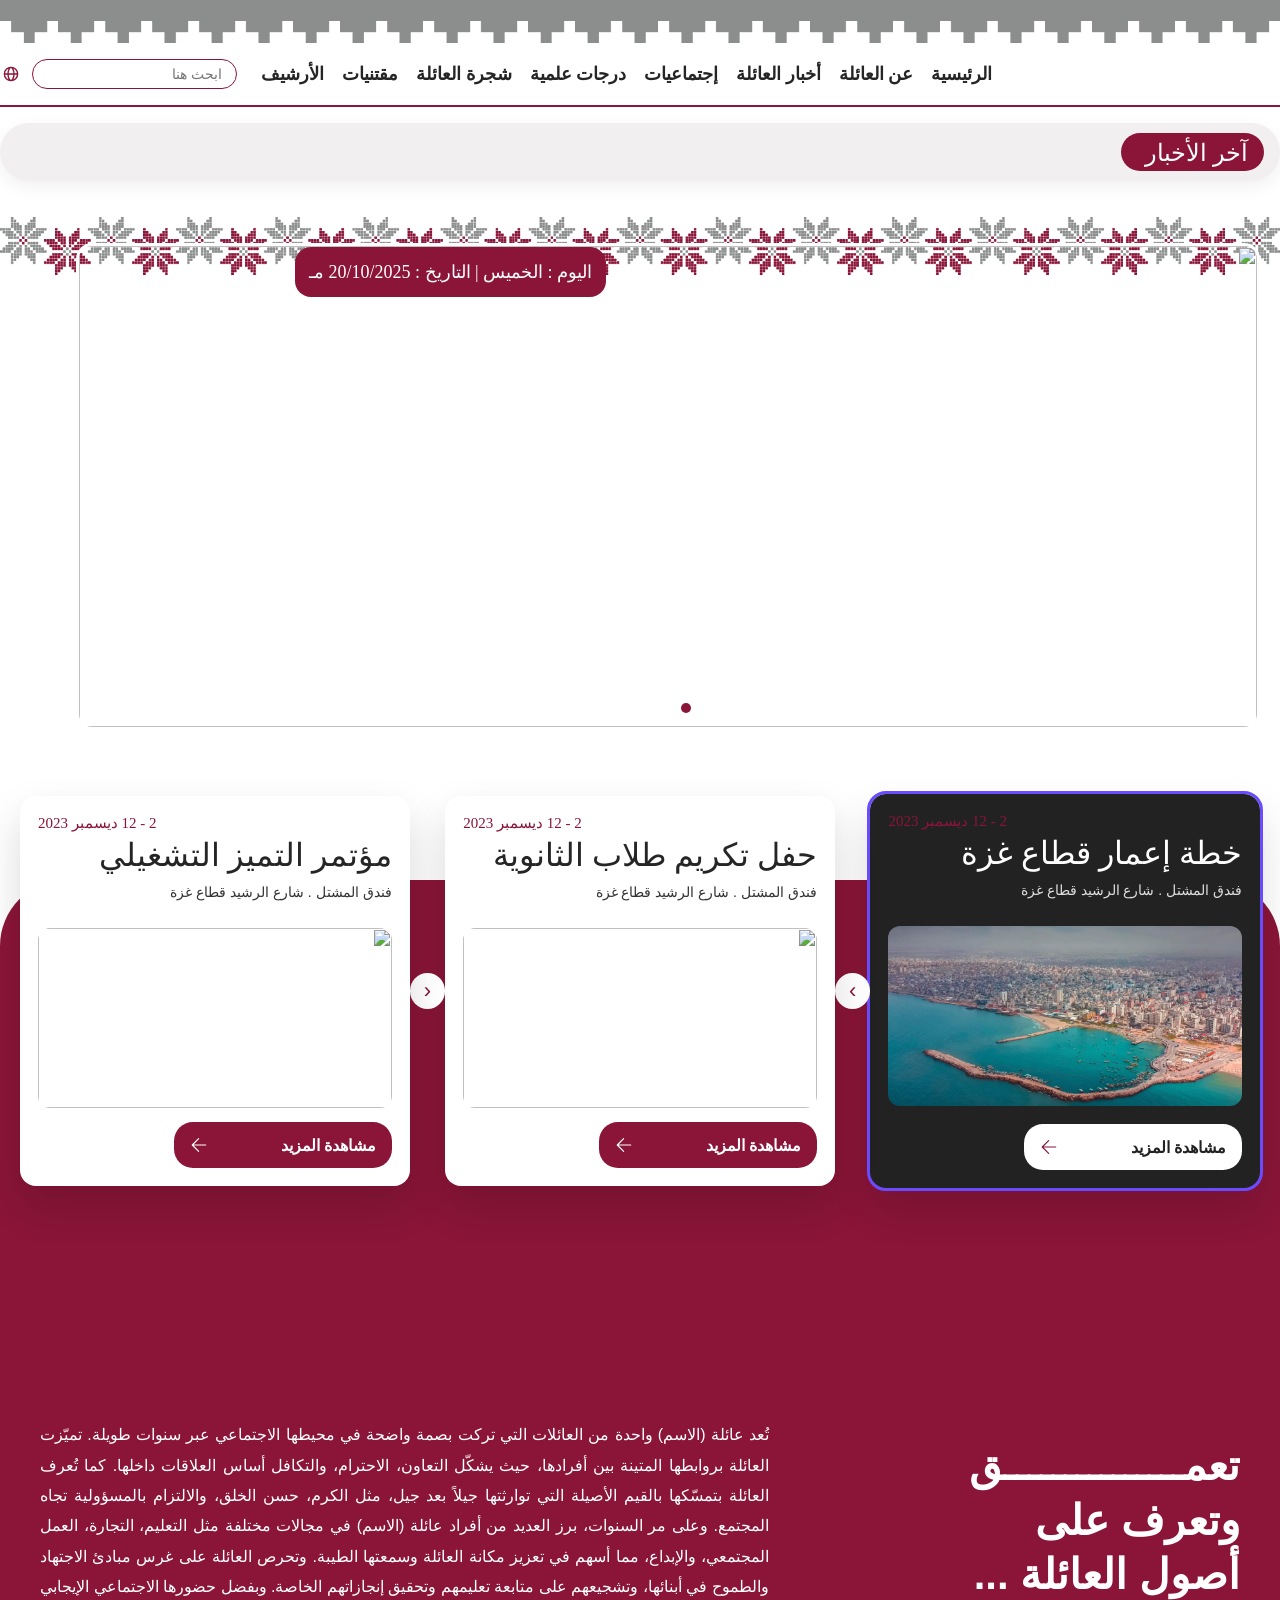
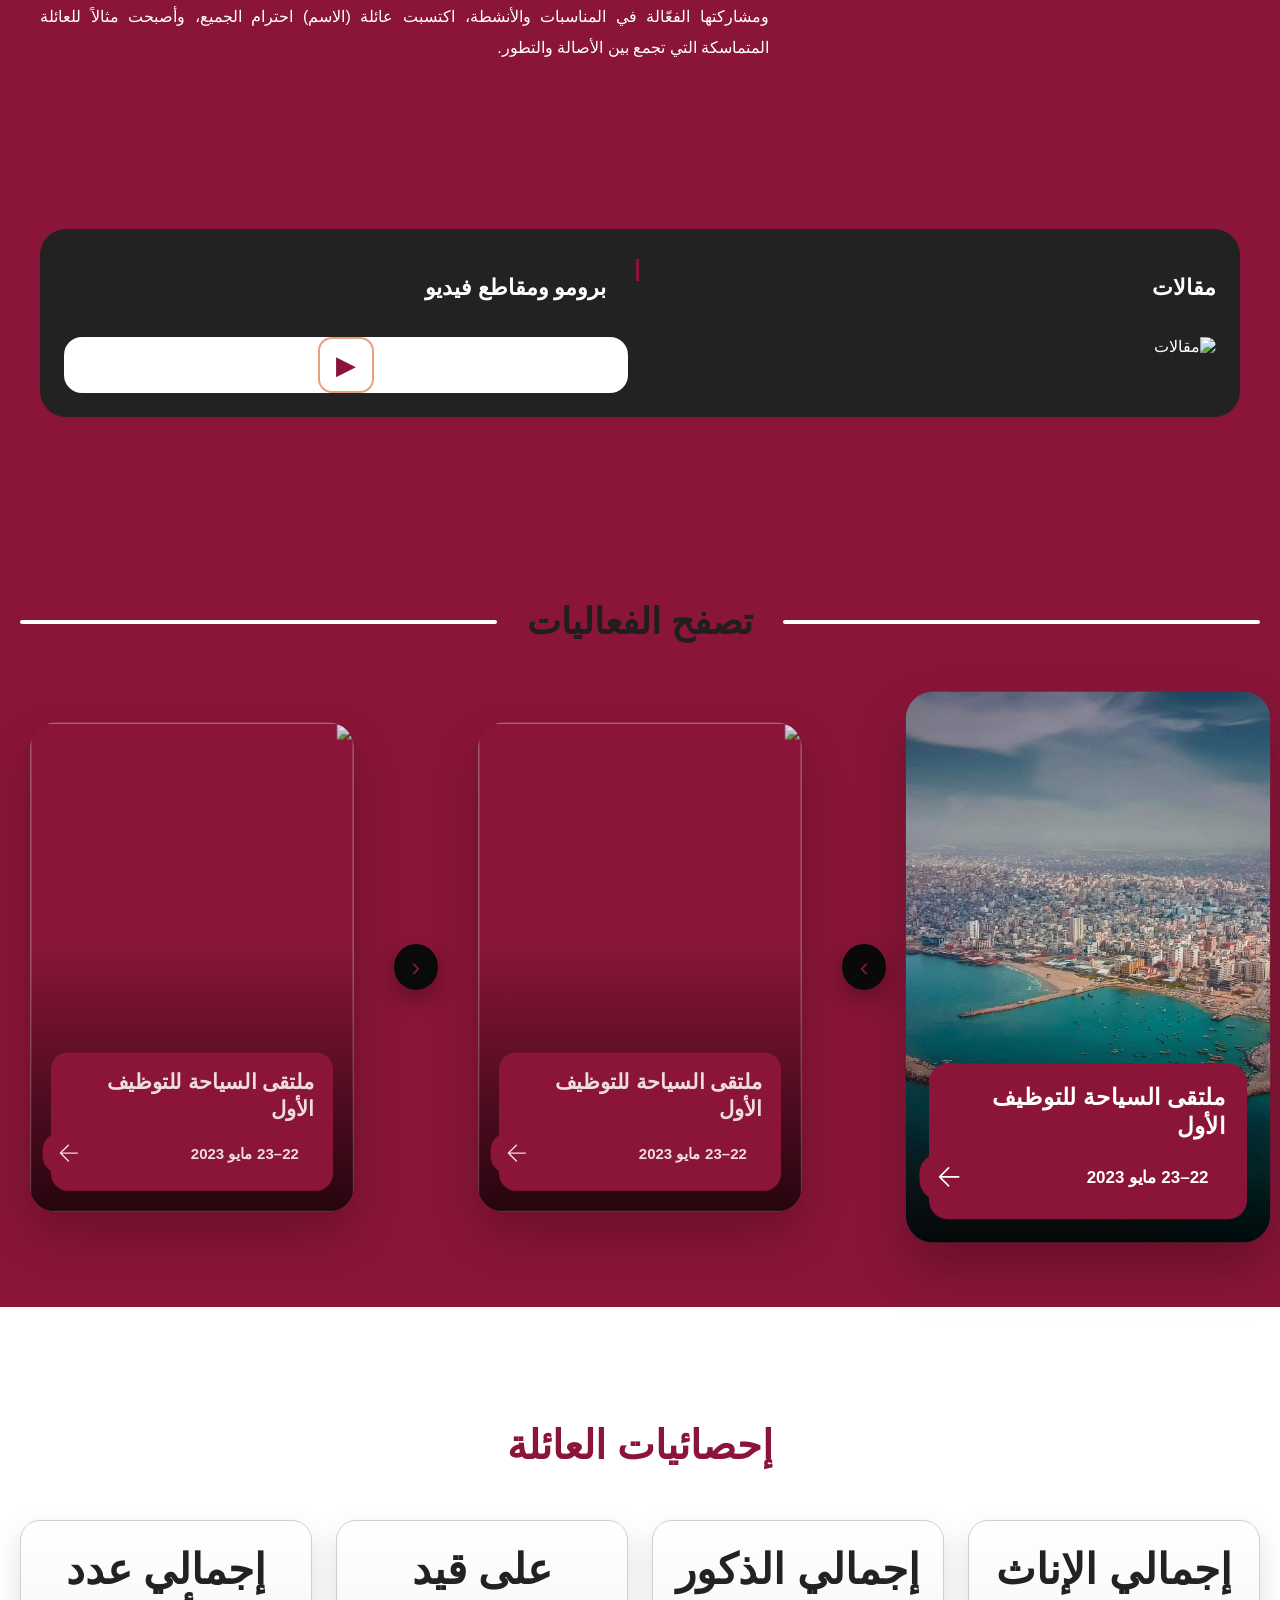
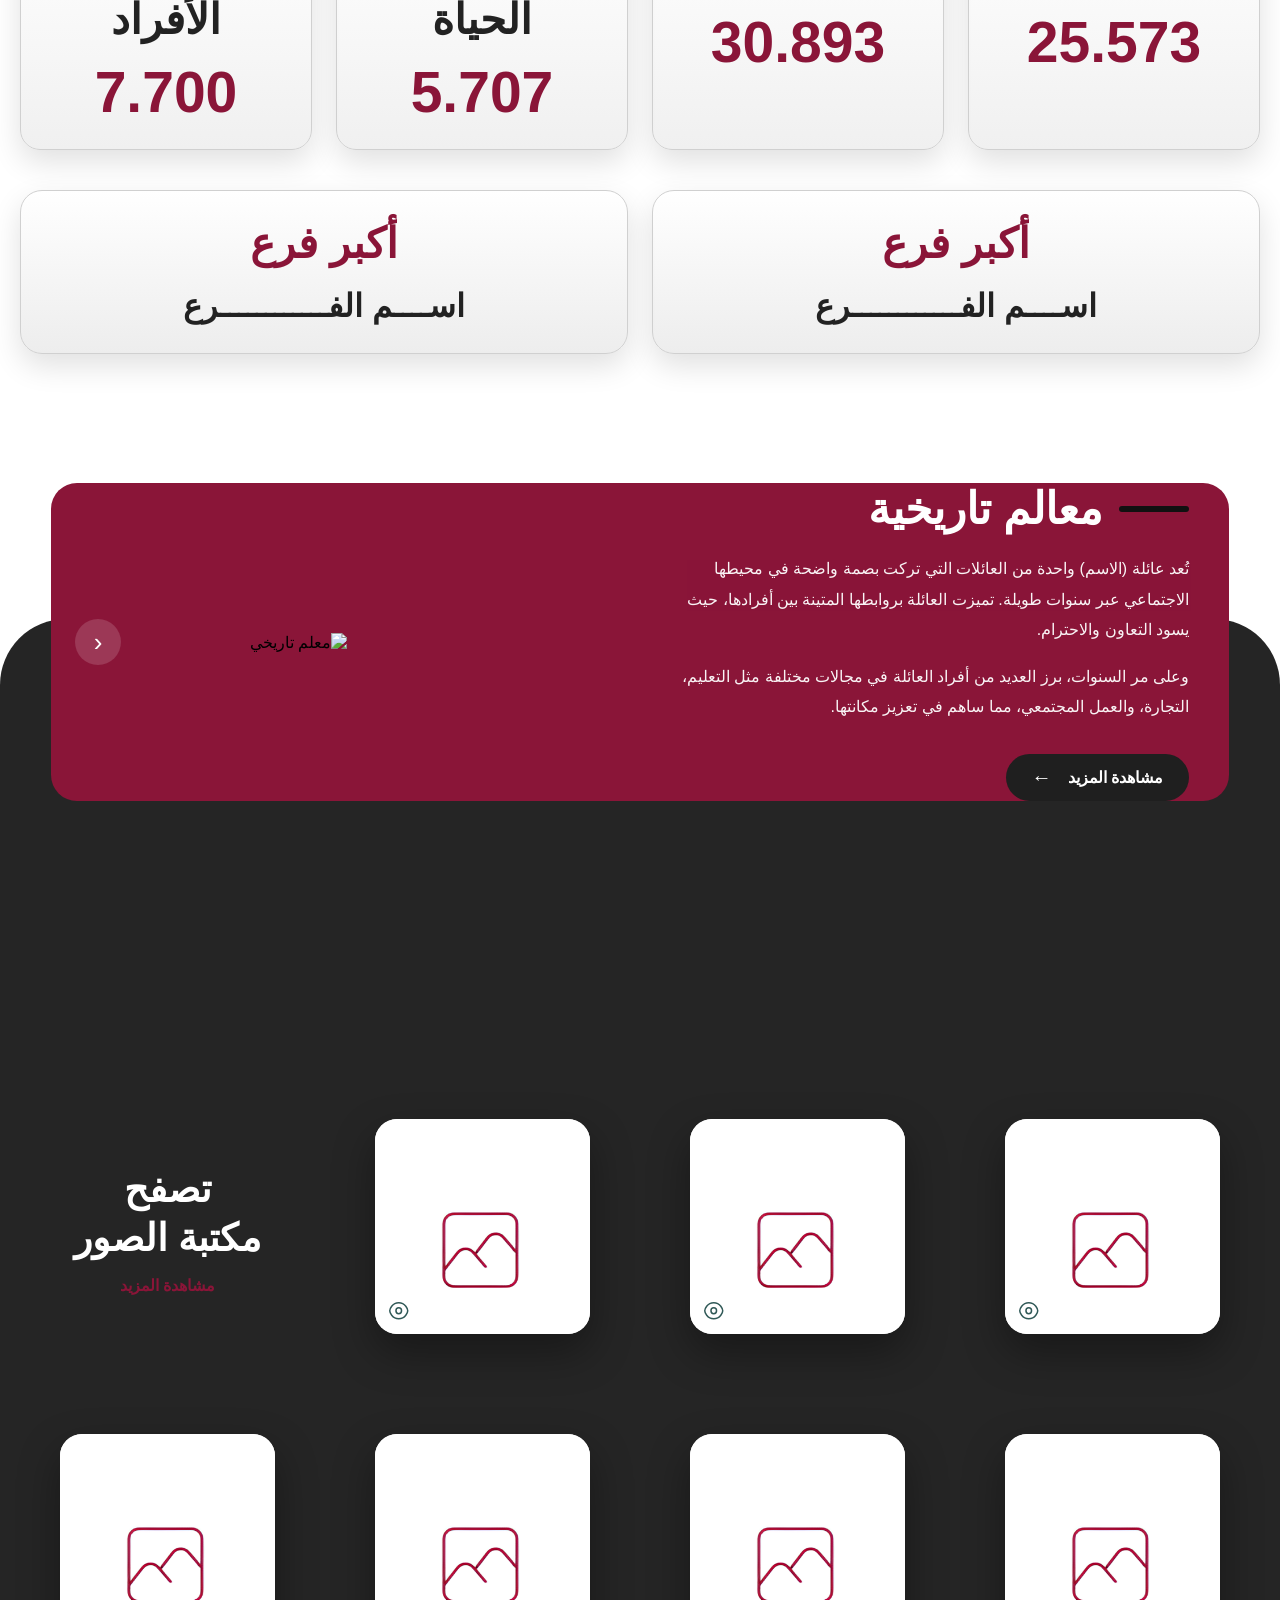
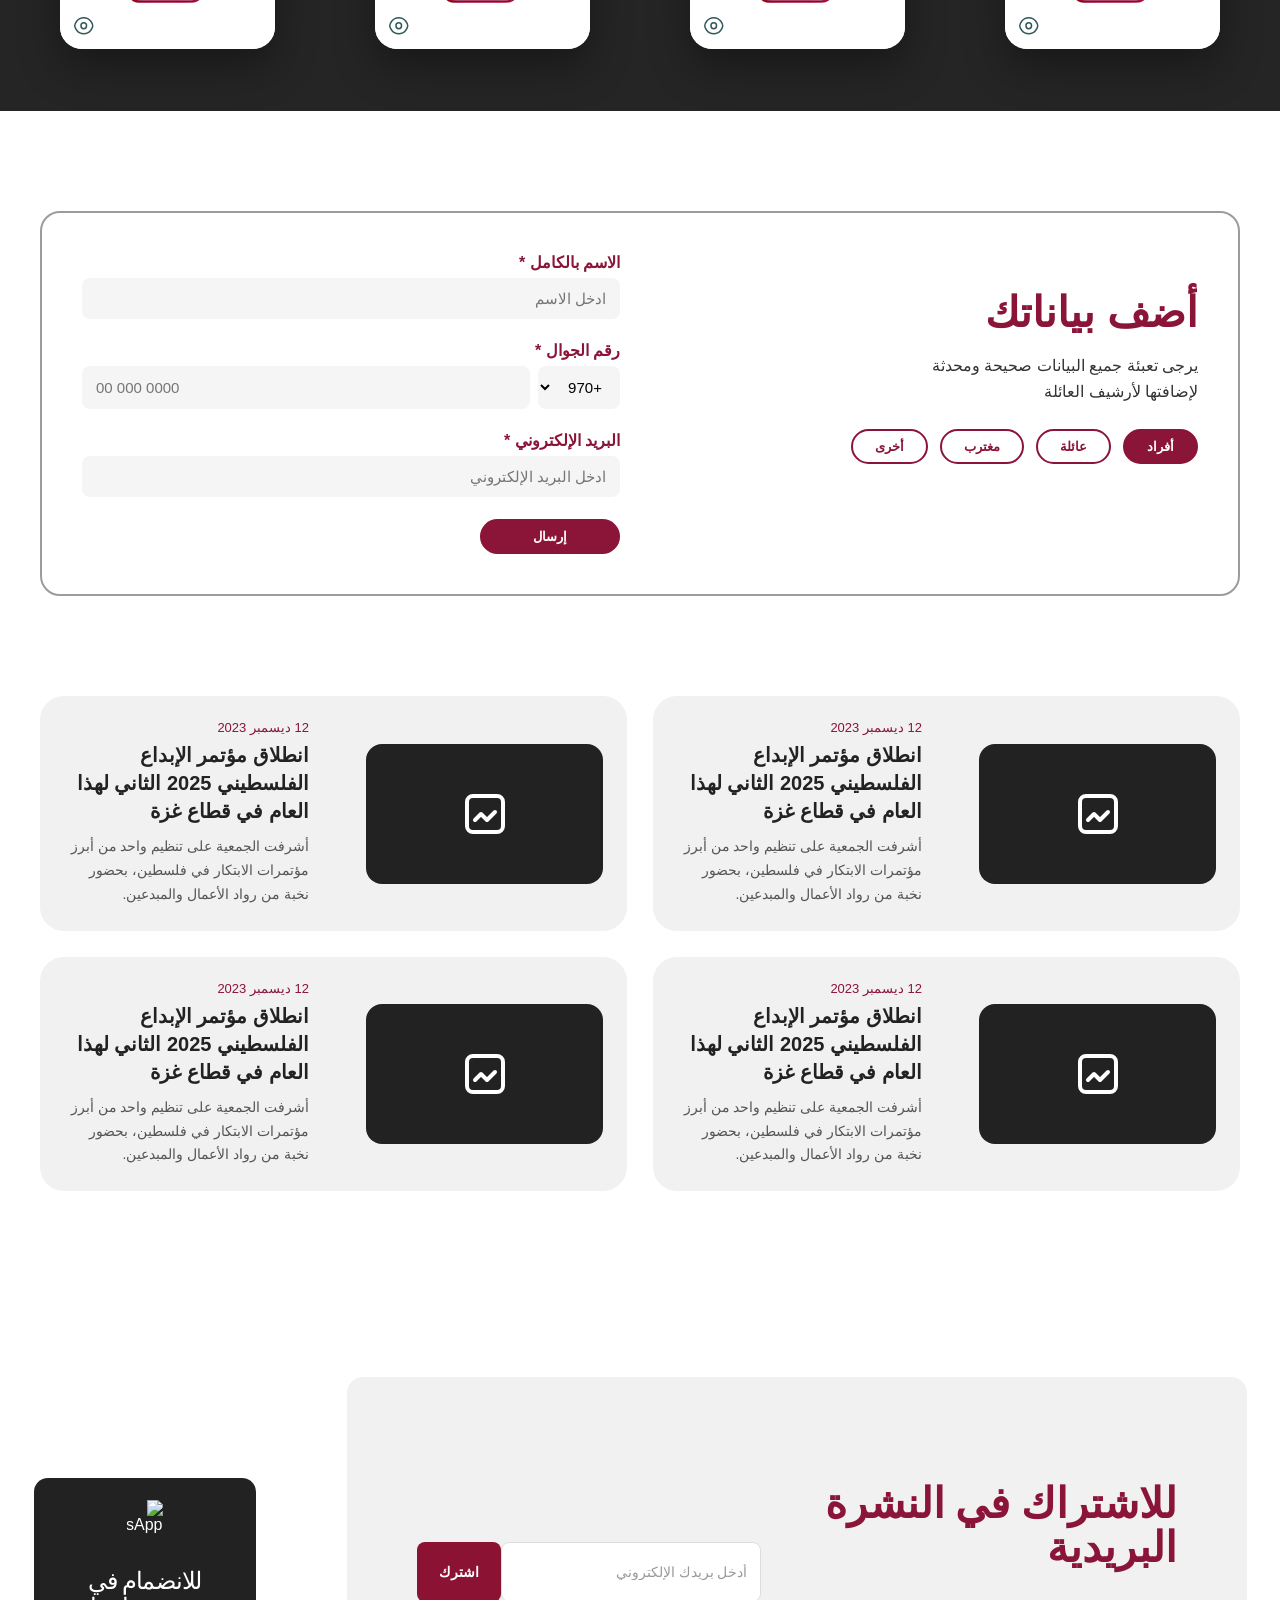
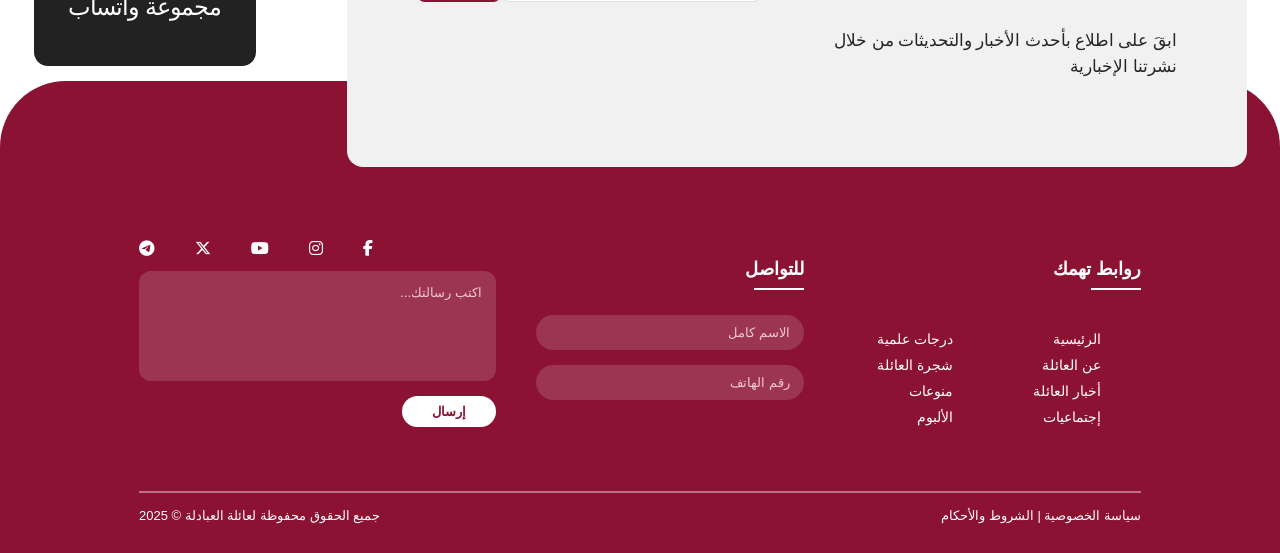
==== commit e0fb0152: "footer section" ====
--- a/index.html
+++ b/index.html
@@ -12,11 +12,9 @@
     />
 
     <!-- Font -->
-    <link
-      href="https://fonts.googleapis.com/css2?family=Tajawal:wght@400;500;700;800&display=swap"
-      rel="stylesheet"
-    />
-
+<link rel="stylesheet"
+      href="https://cdnjs.cloudflare.com/ajax/libs/font-awesome/6.5.1/css/all.min.css">
+    <script src='https://kit.fontawesome.com/a076d05399.js' crossorigin='anonymous'></script>
     <link rel="stylesheet" href="style.css" />
   </head>
   <body>
@@ -378,13 +376,196 @@
 </section>
 
 
-
-
-
-
-
-
-
+<section class="news-section">
+  <div class="news-grid">
+
+    <!-- CARD -->
+    <div class="news-card">
+      <div class="news-text">
+        <span class="news-date">12 ديسمبر 2023</span>
+        <h3>
+          انطلاق مؤتمر الإبداع الفلسطيني 2025 الثاني لهذا العام في قطاع غزة
+        </h3>
+        <p>
+          أشرفت الجمعية على تنظيم واحد من أبرز مؤتمرات الابتكار في فلسطين،
+          بحضور نخبة من رواد الأعمال والمبدعين.
+        </p>
+      </div>
+
+      <div class="news-image">
+        <svg width="48" height="48" viewBox="0 0 24 24" fill="none"
+          xmlns="http://www.w3.org/2000/svg">
+          <rect x="3" y="3" width="18" height="18" rx="3"
+            stroke="white" stroke-width="2"/>
+          <path d="M7 15l3-3 3 3 4-4"
+            stroke="white" stroke-width="2"
+            stroke-linecap="round" stroke-linejoin="round"/>
+        </svg>
+      </div>
+    </div>
+
+    <!-- DUPLICATE CARD -->
+    <div class="news-card">
+      <div class="news-text">
+        <span class="news-date">12 ديسمبر 2023</span>
+        <h3>
+          انطلاق مؤتمر الإبداع الفلسطيني 2025 الثاني لهذا العام في قطاع غزة
+        </h3>
+        <p>
+          أشرفت الجمعية على تنظيم واحد من أبرز مؤتمرات الابتكار في فلسطين،
+          بحضور نخبة من رواد الأعمال والمبدعين.
+        </p>
+      </div>
+      <div class="news-image">
+        <svg width="48" height="48" viewBox="0 0 24 24" fill="none"
+          xmlns="http://www.w3.org/2000/svg">
+          <rect x="3" y="3" width="18" height="18" rx="3"
+            stroke="white" stroke-width="2"/>
+          <path d="M7 15l3-3 3 3 4-4"
+            stroke="white" stroke-width="2"
+            stroke-linecap="round" stroke-linejoin="round"/>
+        </svg>
+      </div>
+    </div>
+
+    <div class="news-card">
+      <div class="news-text">
+        <span class="news-date">12 ديسمبر 2023</span>
+        <h3>
+          انطلاق مؤتمر الإبداع الفلسطيني 2025 الثاني لهذا العام في قطاع غزة
+        </h3>
+        <p>
+          أشرفت الجمعية على تنظيم واحد من أبرز مؤتمرات الابتكار في فلسطين،
+          بحضور نخبة من رواد الأعمال والمبدعين.
+        </p>
+      </div>
+      <div class="news-image">
+        <svg width="48" height="48" viewBox="0 0 24 24" fill="none"
+          xmlns="http://www.w3.org/2000/svg">
+          <rect x="3" y="3" width="18" height="18" rx="3"
+            stroke="white" stroke-width="2"/>
+          <path d="M7 15l3-3 3 3 4-4"
+            stroke="white" stroke-width="2"
+            stroke-linecap="round" stroke-linejoin="round"/>
+        </svg>
+      </div>
+    </div>
+
+    <div class="news-card">
+      <div class="news-text">
+        <span class="news-date">12 ديسمبر 2023</span>
+        <h3>
+          انطلاق مؤتمر الإبداع الفلسطيني 2025 الثاني لهذا العام في قطاع غزة
+        </h3>
+        <p>
+          أشرفت الجمعية على تنظيم واحد من أبرز مؤتمرات الابتكار في فلسطين،
+          بحضور نخبة من رواد الأعمال والمبدعين.
+        </p>
+      </div>
+      <div class="news-image">
+        <svg width="48" height="48" viewBox="0 0 24 24" fill="none"
+          xmlns="http://www.w3.org/2000/svg">
+          <rect x="3" y="3" width="18" height="18" rx="3"
+            stroke="white" stroke-width="2"/>
+          <path d="M7 15l3-3 3 3 4-4"
+            stroke="white" stroke-width="2"
+            stroke-linecap="round" stroke-linejoin="round"/>
+        </svg>
+      </div>
+    </div>
+
+  </div>
+</section>
+
+<section class="newsletter-wrapper">
+
+    <!-- WhatsApp Box -->
+
+    <!-- Newsletter Box -->
+    <div class="newsletter-box">
+        <div class="newsletter-content">
+   
+            <h2>للاشتراك في النشرة البريدية</h2>
+            <p>
+                ابقَ على اطلاع بأحدث الأخبار والتحديثات من خلال
+                نشرتنا الإخبارية
+            </p>
+        </div>
+
+        <form class="newsletter-form">
+            <input type="email" placeholder="أدخل بريدك الإلكتروني">
+            <button type="submit">اشترك</button>
+        </form>
+    </div>
+    <div class="whatsapp-box">
+        <img src="img/social-icons.svg" alt="WhatsApp">
+        <p>للانضمام في<br>مجموعة واتساب</p>
+    </div>
+</section>
+ 
+<footer class="footer">
+
+    <div class="footer-top">
+
+        <!-- RIGHT : LINKS -->
+        <div class="footer-box footer-links">
+            <h3>روابط تهمك</h3>
+
+            <div class="links-columns">
+                <ul>
+                    <li>الرئيسية</li>
+                    <li>عن العائلة</li>
+                    <li>أخبار العائلة</li>
+                    <li>إجتماعيات</li>
+                </ul>
+                <ul>
+                    <li>درجات علمية</li>
+                    <li>شجرة العائلة</li>
+                    <li>منوعات</li>
+                    <li>الألبوم</li>
+                </ul>
+            </div>
+        </div>
+
+   <!-- CENTER : CONTACT -->
+        <div class="footer-box footer-contact">
+            <h3>للتواصل</h3>
+
+            <input type="text" placeholder="الاسم كامل">
+            <div class="phone-input">
+                <input type="text" placeholder="رقم الهاتف">
+            </div>
+        </div>
+
+       <!-- LEFT : MESSAGE -->
+        <div class="footer-box footer-message">
+             <div class="social-icons">
+                <i class="fab fa-facebook-f"></i>
+                <i class="fab fa-instagram"></i>
+                <i class="fab fa-youtube"></i>
+                <i class="fab fa-x-twitter"></i>
+                <i class="fab fa-telegram"></i>
+            </div>
+
+            <textarea placeholder="اكتب رسالتك..."></textarea>
+            <button>إرسال</button>
+        </div>
+
+
+       
+
+     
+
+
+    </div>
+
+    <!-- BOTTOM -->
+    <div class="footer-bottom">
+        <span>سياسة الخصوصية | الشروط والأحكام</span>
+        <span>جميع الحقوق محفوظة لعائلة العبادلة © 2025</span>
+    </div>
+
+</footer>
 
 
 
@@ -398,7 +579,7 @@
         <!-- YouTube example -->
         <iframe
             id="videoFrame"
-            src=""
+            src="https://youtu.be/urBjNxnVyCE?si=FL5L4jMYJwfPKXqD"
             frameborder="0"
             allow="autoplay; fullscreen"
             allowfullscreen>
--- a/style.css
+++ b/style.css
@@ -5,7 +5,7 @@
 }
 
 body {
-    background: #f1f1f1;
+    background: #FFF;
     margin: 0;
     position: relative;
     overflow-x: hidden;
@@ -34,7 +34,7 @@
     display: flex;
     justify-content: flex-end;
     align-items: center;
-    padding: 16px 0;
+    padding: 16px 0 !important;
 }
 
 .header-right {
@@ -90,13 +90,13 @@
     display: flex;
     align-items: center;
     gap: 14px;
-    margin: 16px auto;
+    margin: 16px auto !important;
     background: #f1efef;
     border-radius: 30px;
-    padding: 10px 16px;
+    padding: 10px 16px !important;
     box-shadow: 0 6px 18px rgba(0, 0, 0, 0.06);
     overflow: hidden;
-    margin-bottom: 3%;
+    margin-bottom: 3% !important;
 }
 
 /* badge */
@@ -163,7 +163,7 @@
 
 /* ================= HERO ================= */
 .hero {
-    margin-top: 10px;
+    margin-top: 62px !important;
 }
 
 .hero-image {
@@ -663,8 +663,7 @@
             #d9a4b4 0%,
             #c78fa1 40%,
             #b7778f 100%); */
-    background: #8a1538;
-    padding: 60px 0;
+    background: linear-gradient(180deg, #8A1538 21.4%, rgba(255, 255, 255, 0.00) 100%);    padding: 60px 0;
     color: #252525;
     text-align: justify;
     font-family: "Rawasi Display Arabic ExtBd";
@@ -864,7 +863,8 @@
     font-weight: 1000;
     font-size: 40px;
     font-style: normal;
-    line-height: 50px; /* 119.048% */
+    line-height: 50px;
+    /* 119.048% */
 }
 
 /* ================= TOP GRID ================= */
@@ -876,15 +876,13 @@
 }
 
 .stat-card {
-    background: linear-gradient(
-        180deg,
-        #ffffff 0%,
-        #f0f0f0 100%
-    );
+    background: linear-gradient(180deg,
+            #ffffff 0%,
+            #f0f0f0 100%);
     border-radius: 20px;
     padding: 24px 20px;
     text-align: center;
-    box-shadow: 0 12px 30px rgba(0,0,0,.12);
+    box-shadow: 0 12px 30px rgba(0, 0, 0, .12);
     border: 1px solid #d0d0d0;
 }
 
@@ -893,7 +891,8 @@
     margin-bottom: 14px;
     font-size: 42px;
     font-style: normal;
-    line-height: 50px; /* 119.048% */
+    line-height: 50px;
+    /* 119.048% */
     color: #222;
     font-weight: 800;
 }
@@ -912,27 +911,26 @@
 }
 
 .wide-card {
-    background: linear-gradient(
-        180deg,
-        #ffffff 0%,
-        #ededed 100%
-    );
+    background: linear-gradient(180deg,
+            #ffffff 0%,
+            #ededed 100%);
     border-radius: 22px;
     padding: 28px 24px;
     text-align: center;
-    box-shadow: 0 12px 30px rgba(0,0,0,.12);
+    box-shadow: 0 12px 30px rgba(0, 0, 0, .12);
     border: 1px solid #d0d0d0;
     margin-bottom: 165px;
 }
 
 .wide-label {
-    display: block;    
+    display: block;
     color: #8a1538;
     margin-bottom: 18px;
     font-weight: 800;
     font-size: 42px;
     font-style: normal;
-    line-height: 50px; /* 119.048% */
+    line-height: 50px;
+    /* 119.048% */
 }
 
 .wide-value {
@@ -965,7 +963,7 @@
 
 
 /* ===== SECTION ===== */
-.library-images{
+.library-images {
     background: #252525;
     border-radius: 66px 66px 0px 0px;
 }
@@ -974,7 +972,7 @@
     padding: 60px 0;
     display: flex;
     justify-content: center;
-  
+
 }
 
 /* ===== CARD ===== */
@@ -1000,7 +998,7 @@
     height: 46px;
     border-radius: 50%;
     border: none;
-    background: rgba(255,255,255,0.15);
+    background: rgba(255, 255, 255, 0.15);
     color: #fff;
     font-size: 26px;
     cursor: pointer;
@@ -1105,176 +1103,179 @@
 /* ================= SECTION ================= */
 /* SECTION */
 .gallery-section {
-  padding: 70px 60px;
-  background: #252525;
+    padding: 62px 60px;
+    background: #252525;
 }
 
 /* ================= WRAPPER ================= */
 .gallery-wrapper {
-  display: grid;
-  grid-template-columns: 1fr;
+    display: grid;
+    grid-template-columns: 1fr;
 }
 
 /* ================= GRID ================= */
 .gallery-grid {
-  display: grid;
-  grid-template-columns: repeat(4, 1fr);
-  gap: 26px;
-  align-items: start;
-  align-items: center;
-  text-align: center;
+    display: grid;
+    grid-template-columns: repeat(4, 1fr);
+    gap: 100px;
+    align-items: start;
+    align-items: center;
+    text-align: center;
 }
 
 /* ================= TEXT CELL (FIRST GRID ITEM) ================= */
 .gallery-text.grid-text {
-grid-column: 4;   /* العمود الرابع */
-  grid-row: 1;      /* الصف الأول */
-  background: transparent;
-  padding-top: 6px;
+    grid-column: 4;
+    /* العمود الرابع */
+    grid-row: 1;
+    /* الصف الأول */
+    background: transparent;
+    padding-top: 6px;
 }
 
 .gallery-text h2 {
-  color: #fff;
-  font-size: 38px;
-  font-weight: 800;
-  line-height: 1.3;
-  margin: 0;
+    color: #fff;
+    font-size: 38px;
+    font-weight: 800;
+    line-height: 1.3;
+    margin: 0;
 }
 
 .gallery-more {
-  display: inline-block;
-  margin-top: 12px;
-  color: #8a1538;
-  font-weight: 700;
-  text-decoration: none;
-  transition: opacity 0.2s ease;
+    display: inline-block;
+    margin-top: 12px;
+    color: #8a1538;
+    font-weight: 700;
+    text-decoration: none;
+    transition: opacity 0.2s ease;
 }
 
 .gallery-more:hover {
-  opacity: 0.75;
+    opacity: 0.75;
 }
 
 /* ================= CARD ================= */
 .gallery-card {
-  position: relative;
-  background: #fff;
-  border-radius: 22px;
-  overflow: hidden;
-  aspect-ratio: 1 / 1;
-  cursor: pointer;
-  box-shadow: 0 18px 40px rgba(0, 0, 0, 0.35);
-  animation: fadeUp 0.6s ease forwards;
-  opacity: 0;
-  transition: transform 0.35s ease, box-shadow 0.35s ease;
+    position: relative;
+    background: #fff;
+    border-radius: 22px;
+    overflow: hidden;
+    aspect-ratio: 1 / 1;
+    cursor: pointer;
+    box-shadow: 0 18px 40px rgba(0, 0, 0, 0.35);
+    animation: fadeUp 0.6s ease forwards;
+    opacity: 0;
+    transition: transform 0.35s ease, box-shadow 0.35s ease;
 }
 
 .gallery-card img {
-  width: 100%;
-  height: 100%;
-  object-fit: cover;
+    width: 100%;
+    height: 100%;
+    object-fit: cover;
 }
 
 /* ================= ICON ================= */
 .gallery-card::after {
-  content: "";
-  position: absolute;
-  bottom: 14px;
-  left: 14px;
-  width: 20px;
-  height: 18px;
-  background-repeat: no-repeat;
-  background-size: contain;
-  background-position: center;
-  background-image: url("data:image/svg+xml,%3Csvg xmlns='http://www.w3.org/2000/svg' width='20' height='18' viewBox='0 0 20 18' fill='none'%3E%3Cpath d='M18.75 8.75C18.75 10.03 16.5776 16.75 9.75 16.75C2.92241 16.75 0.75 10.03 0.75 8.75C0.75 7.47 2.92241 0.75 9.75 0.75C16.5776 0.75 18.75 7.47 18.75 8.75Z' stroke='%231A4745' stroke-width='1.5'/%3E%3Cpath d='M12.5431 8.75C12.5431 10.3406 11.2926 11.63 9.75 11.63C8.20741 11.63 6.9569 10.3406 6.9569 8.75C6.9569 7.15942 8.20741 5.87 9.75 5.87C11.2926 5.87 12.5431 7.15942 12.5431 8.75Z' stroke='%231A4745' stroke-width='1.5'/%3E%3C/svg%3E");
-  z-index: 3;
-  opacity: 0.9;
+    content: "";
+    position: absolute;
+    bottom: 14px;
+    left: 14px;
+    width: 20px;
+    height: 18px;
+    background-repeat: no-repeat;
+    background-size: contain;
+    background-position: center;
+    background-image: url("data:image/svg+xml,%3Csvg xmlns='http://www.w3.org/2000/svg' width='20' height='18' viewBox='0 0 20 18' fill='none'%3E%3Cpath d='M18.75 8.75C18.75 10.03 16.5776 16.75 9.75 16.75C2.92241 16.75 0.75 10.03 0.75 8.75C0.75 7.47 2.92241 0.75 9.75 0.75C16.5776 0.75 18.75 7.47 18.75 8.75Z' stroke='%231A4745' stroke-width='1.5'/%3E%3Cpath d='M12.5431 8.75C12.5431 10.3406 11.2926 11.63 9.75 11.63C8.20741 11.63 6.9569 10.3406 6.9569 8.75C6.9569 7.15942 8.20741 5.87 9.75 5.87C11.2926 5.87 12.5431 7.15942 12.5431 8.75Z' stroke='%231A4745' stroke-width='1.5'/%3E%3C/svg%3E");
+    z-index: 3;
+    opacity: 0.9;
 }
 
 /* ================= STATES ================= */
 .gallery-card:hover {
-  transform: translateY(-6px) scale(1.02);
+    transform: translateY(-6px) scale(1.02);
 }
 
 .gallery-card.active {
-  outline: 3px solid #8a1538;
-  transform: scale(1.03);
+    outline: 3px solid #8a1538;
+    transform: scale(1.03);
 }
 
 /* ================= ANIMATION ================= */
 @keyframes fadeUp {
-  from {
-    opacity: 0;
-    transform: translateY(30px) scale(0.95);
-  }
-  to {
-    opacity: 1;
-    transform: translateY(0) scale(1);
-  }
+    from {
+        opacity: 0;
+        transform: translateY(30px) scale(0.95);
+    }
+
+    to {
+        opacity: 1;
+        transform: translateY(0) scale(1);
+    }
 }
 
 /* ================= LIGHTBOX ================= */
 .lightbox {
-  position: fixed;
-  inset: 0;
-  background: rgba(0, 0, 0, 0.85);
-  display: flex;
-  align-items: center;
-  justify-content: center;
-  z-index: 9999;
-  opacity: 0;
-  pointer-events: none;
-  transition: opacity 0.3s ease;
+    position: fixed;
+    inset: 0;
+    background: rgba(0, 0, 0, 0.85);
+    display: flex;
+    align-items: center;
+    justify-content: center;
+    z-index: 9999;
+    opacity: 0;
+    pointer-events: none;
+    transition: opacity 0.3s ease;
 }
 
 .lightbox.show {
-  opacity: 1;
-  pointer-events: auto;
+    opacity: 1;
+    pointer-events: auto;
 }
 
 .lightbox img {
-  max-width: 90vw;
-  max-height: 90vh;
-  object-fit: contain;
-  border-radius: 14px;
-  box-shadow: 0 30px 60px rgba(0, 0, 0, 0.6);
+    max-width: 90vw;
+    max-height: 90vh;
+    object-fit: contain;
+    border-radius: 14px;
+    box-shadow: 0 30px 60px rgba(0, 0, 0, 0.6);
 }
 
 .lightbox .close {
-  position: absolute;
-  top: 24px;
-  right: 24px;
-  font-size: 34px;
-  color: #fff;
-  cursor: pointer;
+    position: absolute;
+    top: 24px;
+    right: 24px;
+    font-size: 34px;
+    color: #fff;
+    cursor: pointer;
 }
 
 /* ================= RESPONSIVE ================= */
 @media (max-width: 900px) {
-  .gallery-grid {
-    grid-template-columns: repeat(2, 1fr);
-  }
-
-  .gallery-text.grid-text {
-    text-align: center;
-  }
+    .gallery-grid {
+        grid-template-columns: repeat(2, 1fr);
+    }
+
+    .gallery-text.grid-text {
+        text-align: center;
+    }
 }
 
 
 
 
 .form-section {
-  max-width: 1200px;
-  margin: auto;
-  margin-top: 100px; 
+    max-width: 1200px;
+    margin: auto;
+    margin-top: 100px;
 }
 
 .form-box {
-  border: 2px solid #9c9c9c;
-  border-radius: 20px;
-  padding: 40px;
-  display: grid;
-  grid-template-columns: 1fr 1fr;
-  gap: 40px;
+    border: 2px solid #9c9c9c;
+    border-radius: 20px;
+    padding: 40px;
+    display: grid;
+    grid-template-columns: 1fr 1fr;
+    gap: 40px;
 }
 
 /* RIGHT */
@@ -1286,84 +1287,516 @@
 }
 
 .form-info p {
-  color: #333;
-  line-height: 1.6;
-  margin-bottom: 25px;
+    color: #333;
+    line-height: 1.6;
+    margin-bottom: 25px;
 }
 
 .type-buttons {
-  display: flex;
-  gap: 12px;
-  flex-wrap: wrap;
+    display: flex;
+    gap: 12px;
+    flex-wrap: wrap;
 }
 
 .type-btn {
-  padding: 8px 22px;
-  border-radius: 20px;
-  border: 2px solid #8a1538;
-  background: transparent;
-  color: #8a1538;
-  font-weight: 700;
-  cursor: pointer;
+    padding: 8px 22px;
+    border-radius: 20px;
+    border: 2px solid #8a1538;
+    background: transparent;
+    color: #8a1538;
+    font-weight: 700;
+    cursor: pointer;
 }
 
 .type-btn.active {
-  background: #8a1538;
-  color: #fff;
+    background: #8a1538;
+    color: #fff;
 }
 
 /* LEFT */
 .form-fields {
-  display: flex;
-  flex-direction: column;
-  gap: 22px;
+    display: flex;
+    flex-direction: column;
+    gap: 22px;
 }
 
 .field label {
-  font-weight: 700;
-  color: #8a1538;
-  margin-bottom: 6px;
-  display: block;
+    font-weight: 700;
+    color: #8a1538;
+    margin-bottom: 6px;
+    display: block;
 }
 
 .field span {
-  color: #8a1538;
+    color: #8a1538;
 }
 
 .field input,
 .field select {
-  width: 100%;
-  padding: 12px 14px;
-  border-radius: 8px;
-  border: none;
-  background: #f5f5f5;
-  font-size: 15px;
+    width: 100%;
+    padding: 12px 14px;
+    border-radius: 8px;
+    border: none;
+    background: #f5f5f5;
+    font-size: 15px;
 }
 
 .phone-input {
-  display: flex;
-  gap: 8px;
+    display: flex;
+    gap: 8px;
 }
 
 .phone-input select {
-  width: 90px;
-  text-align: center;
+    width: 90px;
+    text-align: center;
 }
 
 .submit-btn {
-  width: 140px;
-  padding: 10px;
-  border-radius: 20px;
-  border: none;
-  background: #8a1538;
-  color: #fff;
-  font-weight: 700;
-  cursor: pointer;
+    width: 140px;
+    padding: 10px;
+    border-radius: 20px;
+    border: none;
+    background: #8a1538;
+    color: #fff;
+    font-weight: 700;
+    cursor: pointer;
 }
 
 /* RESPONSIVE */
 @media (max-width: 900px) {
-  .form-box {
-    grid-template-columns: 1fr;
-  }
-}
+    .form-box {
+        grid-template-columns: 1fr;
+    }
+}
+
+
+/* SECTION */
+.news-section {
+    max-width: 1200px;
+    margin: auto;
+    margin-top: 100px;
+}
+
+/* GRID */
+.news-grid {
+    display: grid;
+    grid-template-columns: repeat(2, 1fr);
+    gap: 26px;
+}
+
+/* CARD */
+.news-card {
+    background: #F1F1F1;
+    border-radius: 24px;
+    padding: 24px;
+    display: grid;
+    grid-template-columns: 1fr 245px;
+    gap: 57px;
+    align-items: center;
+}
+
+/* TEXT */
+.news-text {
+    text-align: right;
+}
+
+.news-date {
+    display: block;
+    font-size: 13px;
+    color: #8a1538;
+    margin-bottom: 6px;
+}
+
+.news-text h3 {
+    font-size: 20px;
+    font-weight: 800;
+    color: #222;
+    line-height: 1.4;
+    margin: 0 0 10px;
+}
+
+.news-text p {
+    font-size: 14px;
+    color: #555;
+    line-height: 1.7;
+    margin: 0;
+}
+
+/* IMAGE */
+.news-image {
+    background: #222;
+    border-radius: 16px;
+    width: 100%;
+    height: 140px;
+    display: flex;
+    align-items: center;
+    justify-content: center;
+}
+
+.news-text {
+    order: 2;
+    /* النص يصبح يمين */
+}
+
+.news-image {
+    order: 1;
+    /* الصورة تصبح يسار */
+}
+
+/* RESPONSIVE */
+@media (max-width: 900px) {
+    .news-grid {
+        grid-template-columns: 1fr;
+    }
+
+    .news-card {
+        grid-template-columns: 1fr;
+    }
+
+    .news-image {
+        height: 180px;
+    }
+}
+
+
+
+
+ 
+
+/* ================= NEWSLETTER ================= */
+/* ================= WRAPPER ================= */
+.newsletter-wrapper {
+    padding: 50px 20px;
+    display: flex;
+    justify-content: center;
+    align-items: center;
+    gap: 91px;
+    position: relative;
+    top: 136px;
+}
+
+/* ================= WHATSAPP BOX ================= */
+.whatsapp-box {
+    position: revert-layer;
+    width: 222px;
+    height: 216px;
+    height: 188px;
+    background: #222;
+    color: #fff;
+    border-radius: 14px;
+    display: flex;
+    flex-direction: column;
+    align-items: center;
+    justify-content: center;
+    gap: 8px;
+
+    text-align: center;
+}
+
+.whatsapp-box img {
+    width: 36px;
+    height: 36px;
+}
+
+.whatsapp-box p {
+    font-size: 13px;
+    color: #FFF;
+    leading-trim: both;
+    text-edge: cap;
+    font-family: "Rawasi Display Arabic Med";
+    font-size: 24px;
+    font-style: normal;
+    font-weight: 500;
+    line-height: 26px;
+    letter-spacing: -0.96px;
+}
+
+/* ================= NEWSLETTER BOX ================= */
+.newsletter-box {
+    background: #F1F1F1;
+    border-radius: 16px;
+    padding: 70px;
+
+    width: 100%;
+    max-width: 900px;
+
+    display: flex;
+    flex-direction: row;
+    justify-content: space-between;
+    align-items: center;
+    gap: 30px;
+}
+
+/* ================= CONTENT ================= */
+.newsletter-content {
+    display: flex;
+    flex-direction: column;
+    gap: 6px;
+}
+
+.newsletter-content h2 {
+    color: #8A1538;
+    text-align: right;
+    leading-trim: both;
+    text-edge: cap;
+    font-family: "Rawasi Display Arabic Med";
+    font-size: 42px;
+    font-style: normal;
+    font-weight: 800;
+    line-height: 44px;
+    /* 104.762% */
+}
+
+.newsletter-content p {
+    color: #252525;
+
+    text-align: right;
+    leading-trim: both;
+    text-edge: cap;
+    font-family: "Rawasi Display Arabic Light";
+    font-size: 17.2px;
+    font-style: normal;
+    font-weight: 300;
+    line-height: 26px; /* 151.163% */
+}
+ 
+/* ================= FORM ================= */
+.newsletter-form {
+    display: flex;
+    align-items: center;
+}
+
+.newsletter-form input {
+    height: 60px;
+    width: 260px;
+    padding: 0 12px;
+    border-radius: 8px;
+    border: 1px solid #ddd;
+    font-size: 14px;
+    
+}
+
+.newsletter-form input::placeholder {
+    color: #999;
+}
+
+.newsletter-form input:focus {
+    outline: none;
+    border-color: #8b1233;
+}
+
+/* ================= BUTTON ================= */
+.newsletter-form button {
+    height: 60px;
+    padding: 0 22px;
+
+    border-radius: 8px;
+    border: none;
+
+    background: #8b1233;
+    color: #fff;
+
+    font-size: 14px;
+    font-weight: 600;
+    cursor: pointer;
+
+    transition: background 0.3s ease;
+}
+
+.newsletter-form button:hover {
+    background: #6f0f28;
+}
+
+/* ================= RESPONSIVE ================= */
+@media (max-width: 768px) {
+
+    .newsletter-wrapper {
+        padding: 40px 15px;
+    }
+
+    .newsletter-box {
+        flex-direction: column;
+        text-align: center;
+    }
+
+    .newsletter-form {
+        width: 100%;
+        justify-content: center;
+        flex-wrap: wrap;
+    }
+
+    .newsletter-form input {
+        width: 100%;
+        max-width: 320px;
+    }
+
+    .whatsapp-box {
+        position: static;
+        margin-bottom: 20px;
+    }
+}
+
+
+/* ================= FOOTER ================= */
+.footer {
+    background: #8b1233;
+    color: #fff;
+    padding: 59px 139px 30px;
+    border-radius: 66px 66px 0px 0px;
+    top: 136px;
+
+}
+
+/* ================= TOP ================= */
+.footer-top {
+    display: flex;
+    justify-content: space-between;
+    gap: 40px;
+    margin-top: 100px;
+}
+
+/* COMMON BOX */
+.footer-box {
+    display: flex;
+    flex-direction: column;
+    gap: 15px;
+}
+
+/* ================= MESSAGE ================= */
+.footer-message {
+    flex: 1.2;
+    /* margin-top: 3%; */
+}
+
+.social-icons {
+    display: flex;
+    gap: 40px;
+    font-size: 16px;
+    justify-content: end;
+}
+
+.social-icons i {
+    cursor: pointer;
+}
+
+.footer-message textarea {
+    background: rgba(255,255,255,0.15);
+    border: none;
+    border-radius: 12px;
+    padding: 14px;
+    height: 110px;
+    color: #fff;
+    resize: none;
+}
+
+.footer-message textarea::placeholder {
+    color: #f1c7d2;
+}
+
+.footer-message button {
+    align-self: flex-start;
+    background: #fff;
+    color: #8b1233;
+    border: none;
+    border-radius: 30px;
+    padding: 8px 30px;
+    cursor: pointer;
+    font-weight: 600;
+}
+
+/* ================= CONTACT ================= */
+.footer-contact {
+    flex: 0.9;
+}
+
+.footer-contact h3,
+.footer-links h3,
+.footer-message h3 {
+    font-size: 18px;
+    margin-bottom: 10px;
+    position: relative;
+}
+
+.footer-contact h3::after,
+.footer-links h3::after,
+.footer-message h3::after
+ {
+    content: "";
+    width: 50px;
+    height: 2px;
+    background: #fff;
+    display: block;
+    margin-top: 8px;
+}
+
+.footer-contact input {
+    background: rgba(255,255,255,0.15);
+    border: none;
+    border-radius: 20px;
+    padding: 10px 14px;
+    color: #fff;
+    width: 100%;
+}
+
+.footer-contact input::placeholder {
+    color: #f1c7d2;
+}
+
+.phone-input {
+    position: relative;
+}
+
+.phone-input span {
+    position: absolute;
+    left: 12px;
+    top: 50%;
+    transform: translateY(-50%);
+    background: #e34b3f;
+    padding: 4px 10px;
+    border-radius: 6px;
+    font-size: 13px;
+}
+
+/* ================= LINKS ================= */
+.footer-links {
+    flex: 1;
+}
+
+.links-columns {
+    display: flex;
+    gap: 40px;
+}
+
+.links-columns ul {
+    list-style: none;
+}
+
+.links-columns li {
+    margin-bottom: 10px;
+    cursor: pointer;
+    font-size: 14px;
+}
+
+/* ================= BOTTOM ================= */
+.footer-bottom {
+    border-top: 2px solid rgba(255,255,255,0.4);
+    margin-top: 40px;
+    padding-top: 15px;
+
+    display: flex;
+    justify-content: space-between;
+    font-size: 13px;
+}
+
+/* ================= RESPONSIVE ================= */
+@media (max-width: 900px) {
+    .footer-top {
+        flex-direction: column;
+    }
+
+    .footer-bottom {
+        flex-direction: column;
+        gap: 8px;
+        text-align: center;
+    }
+}
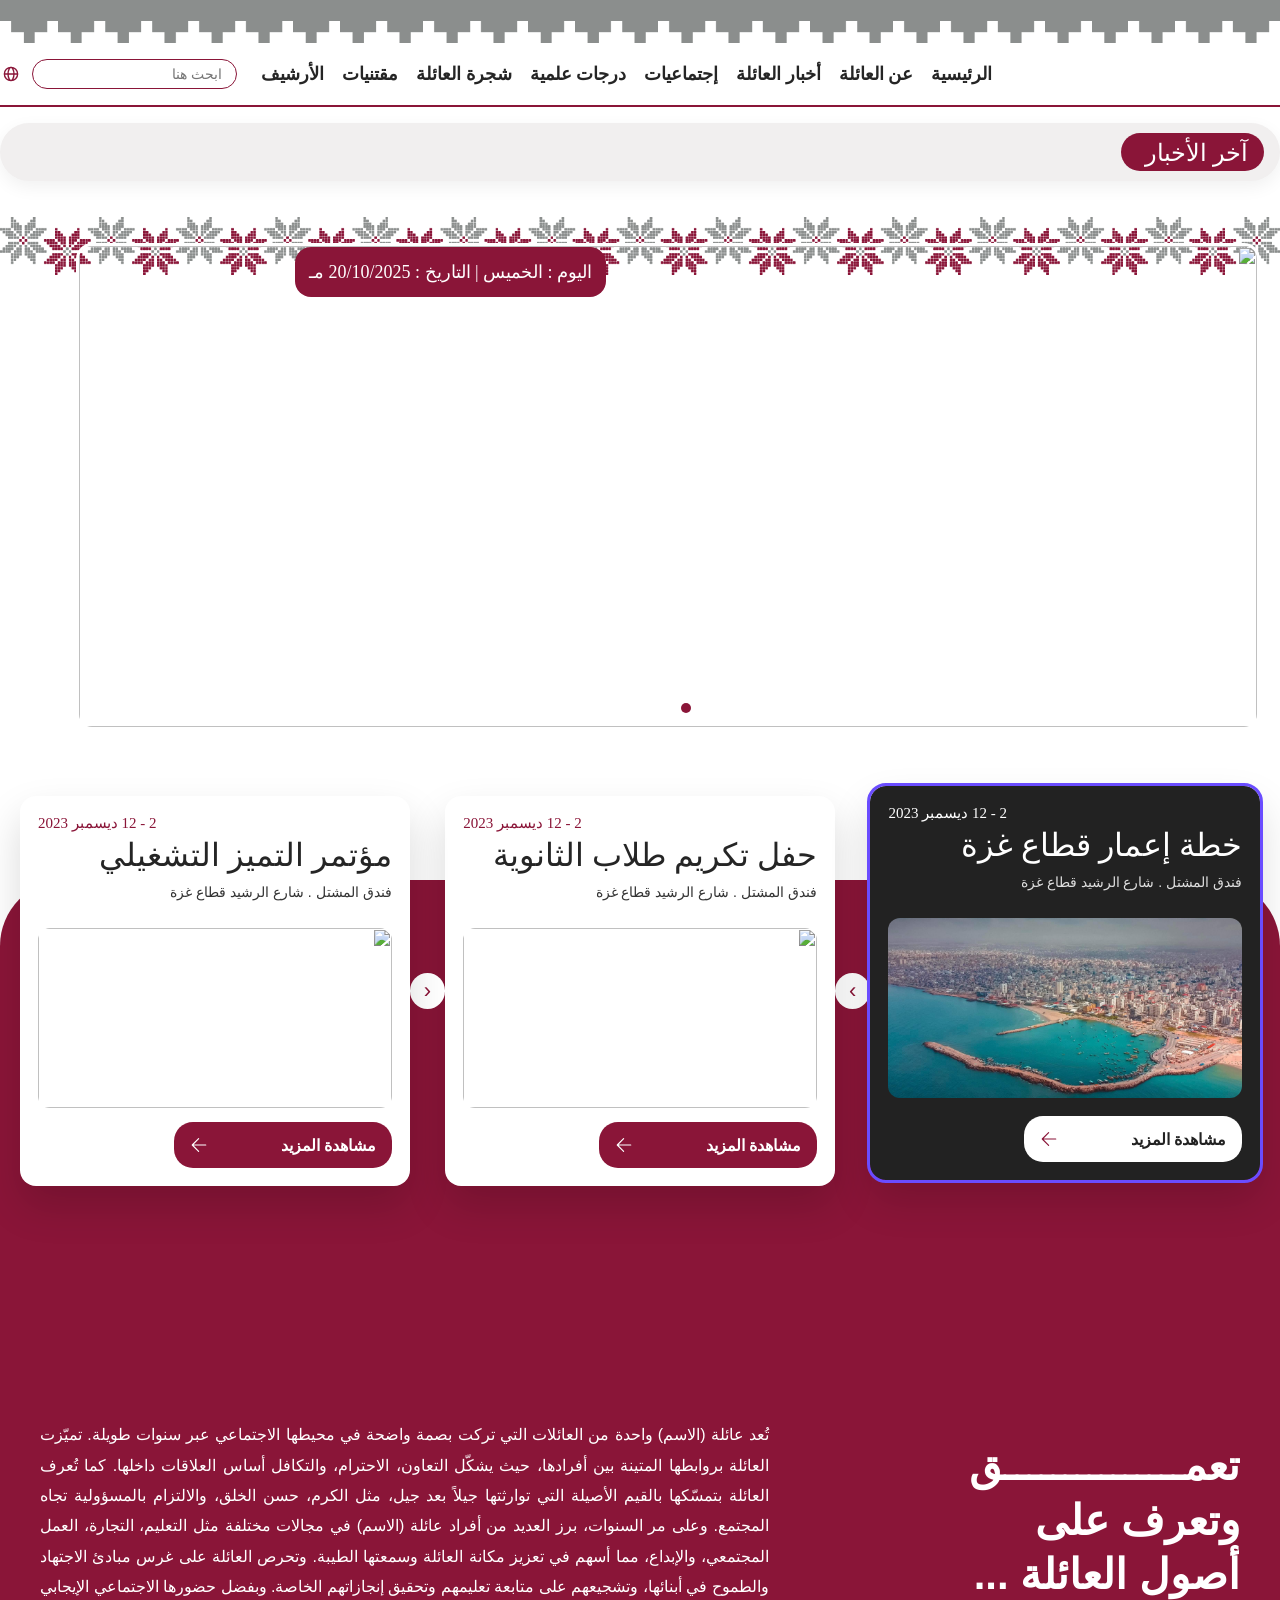
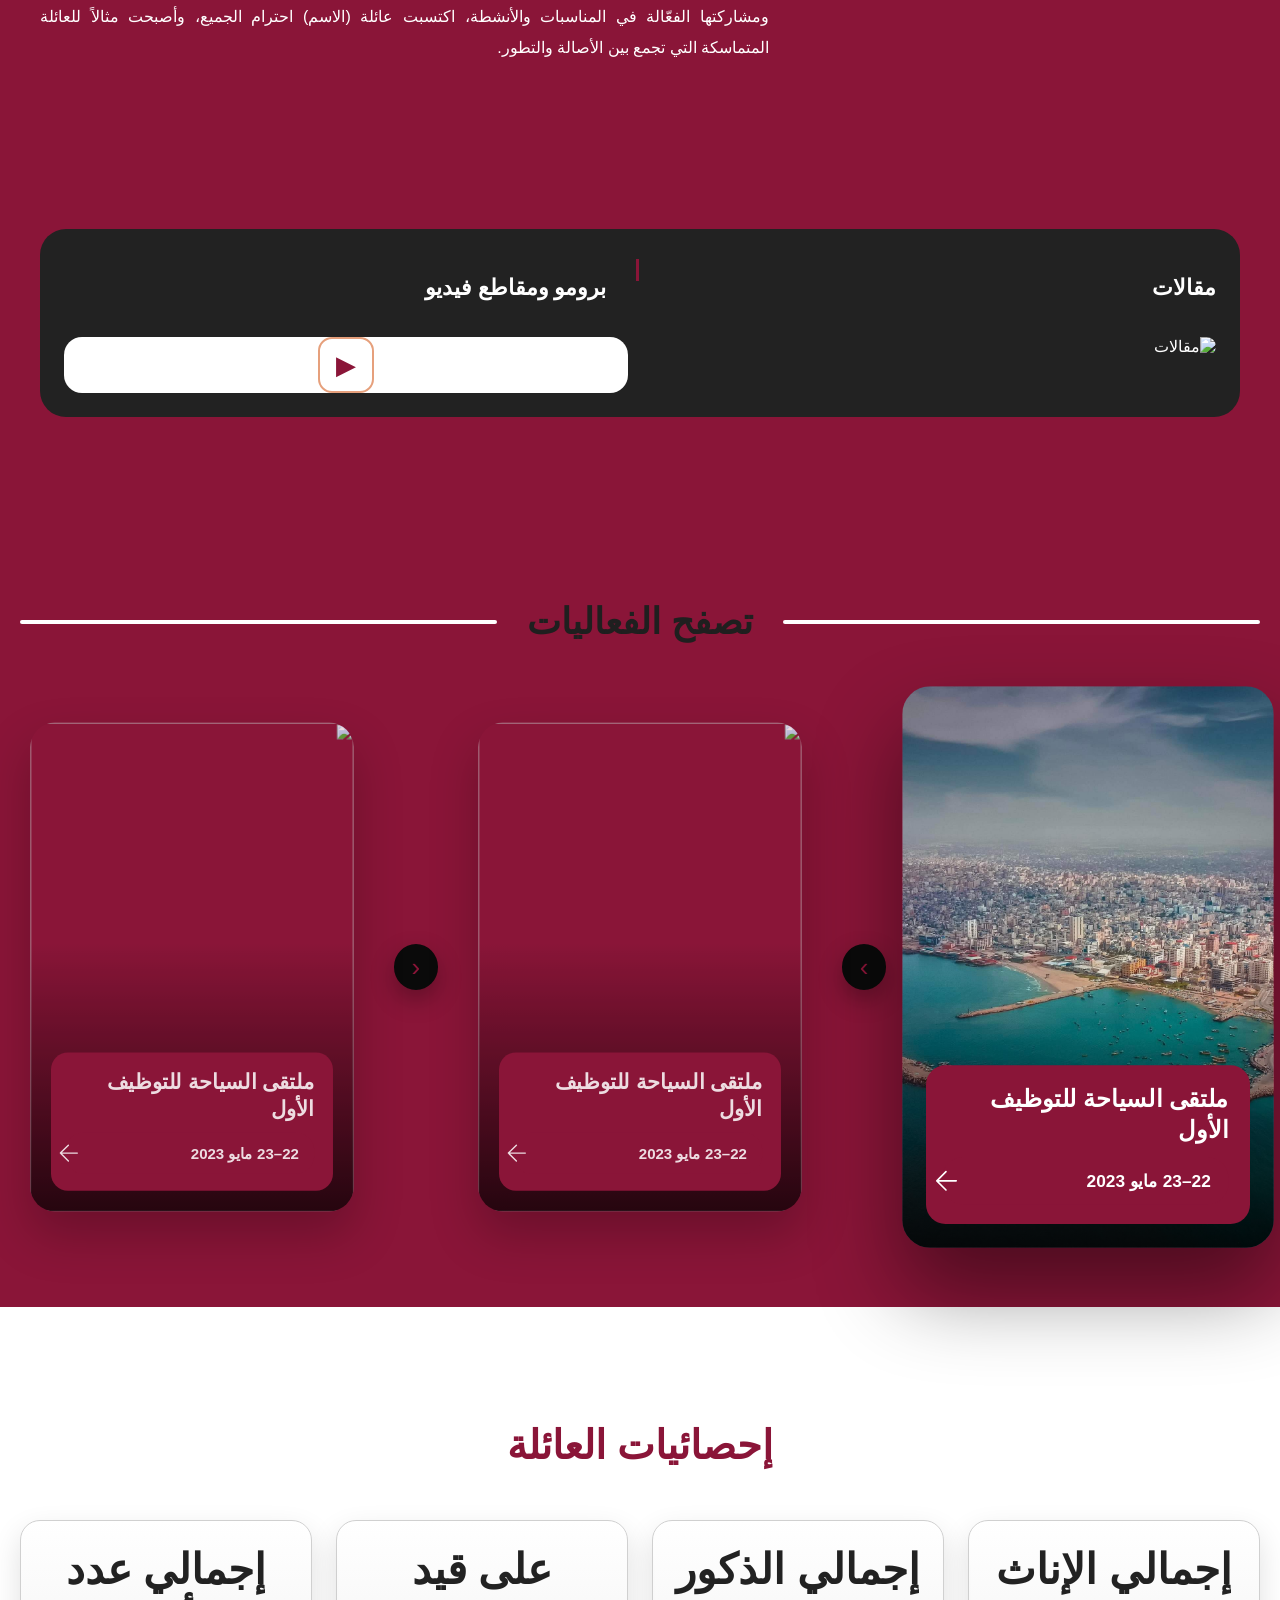
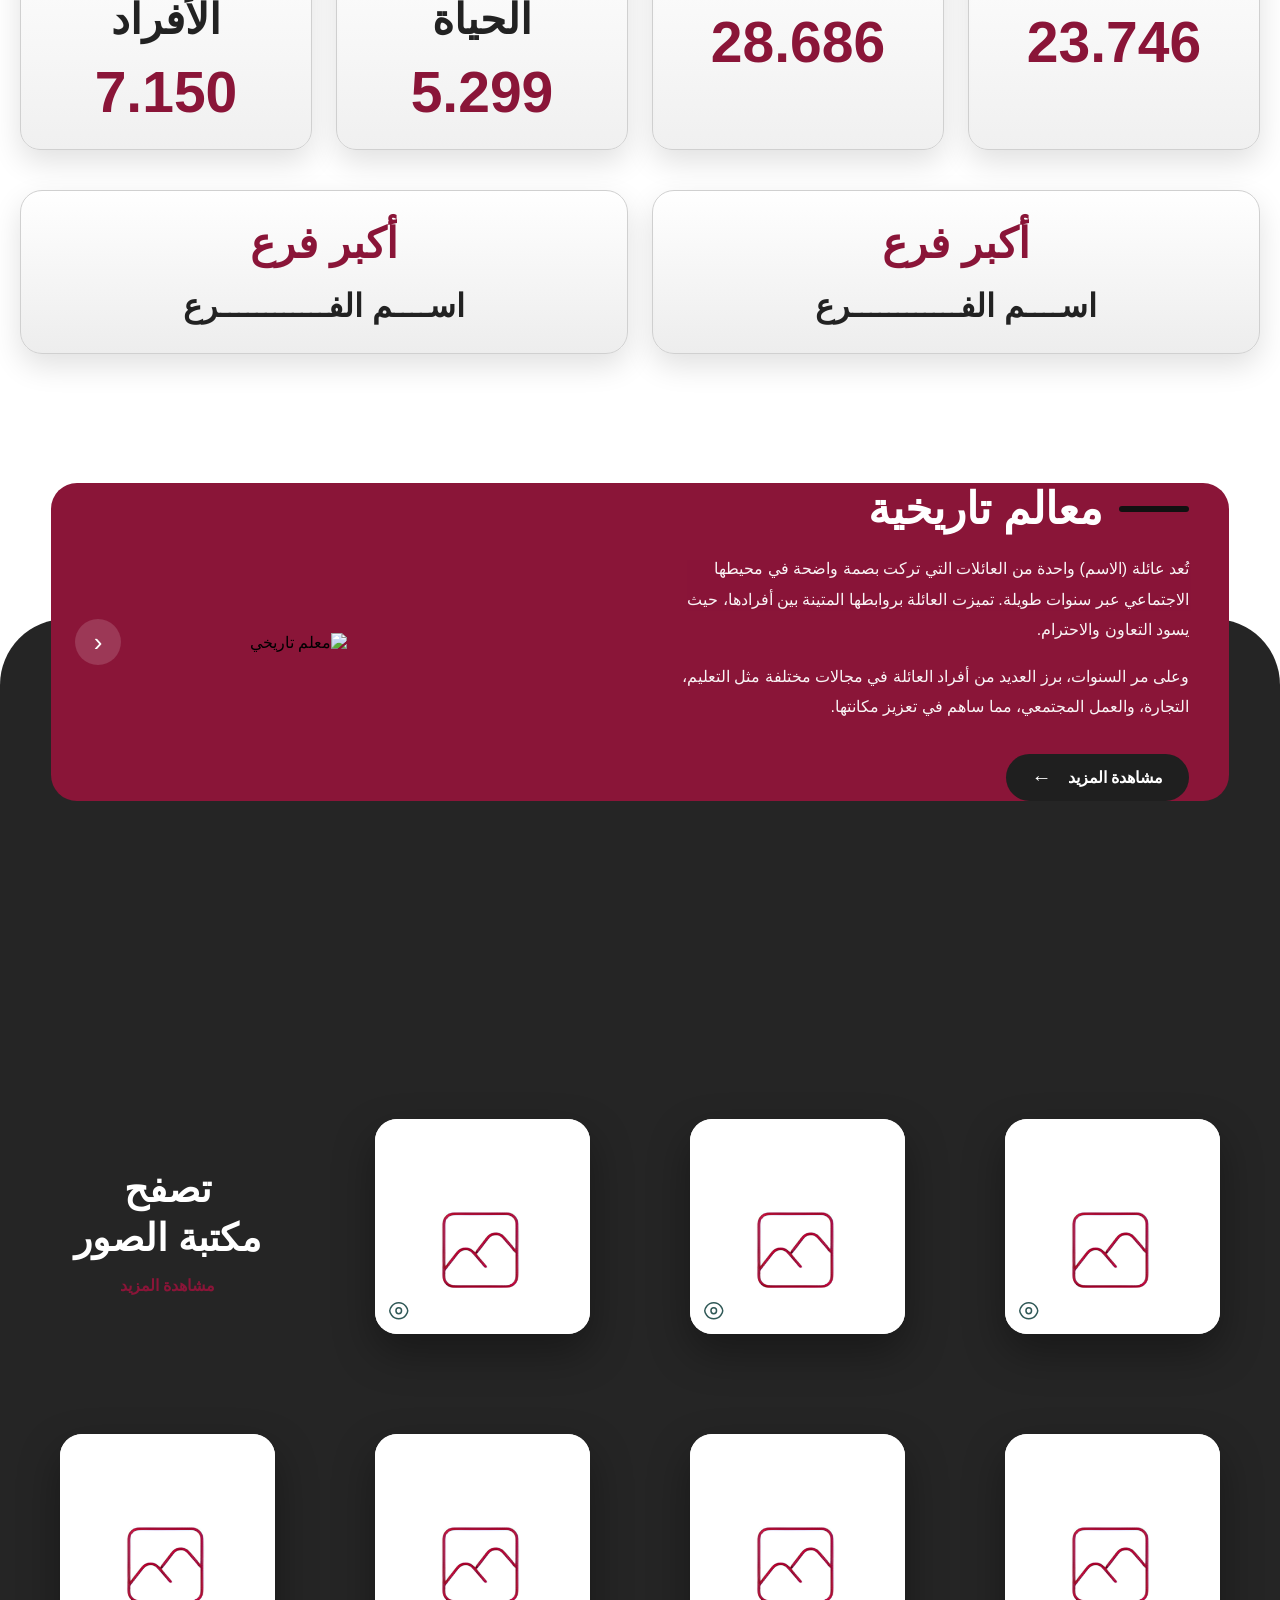
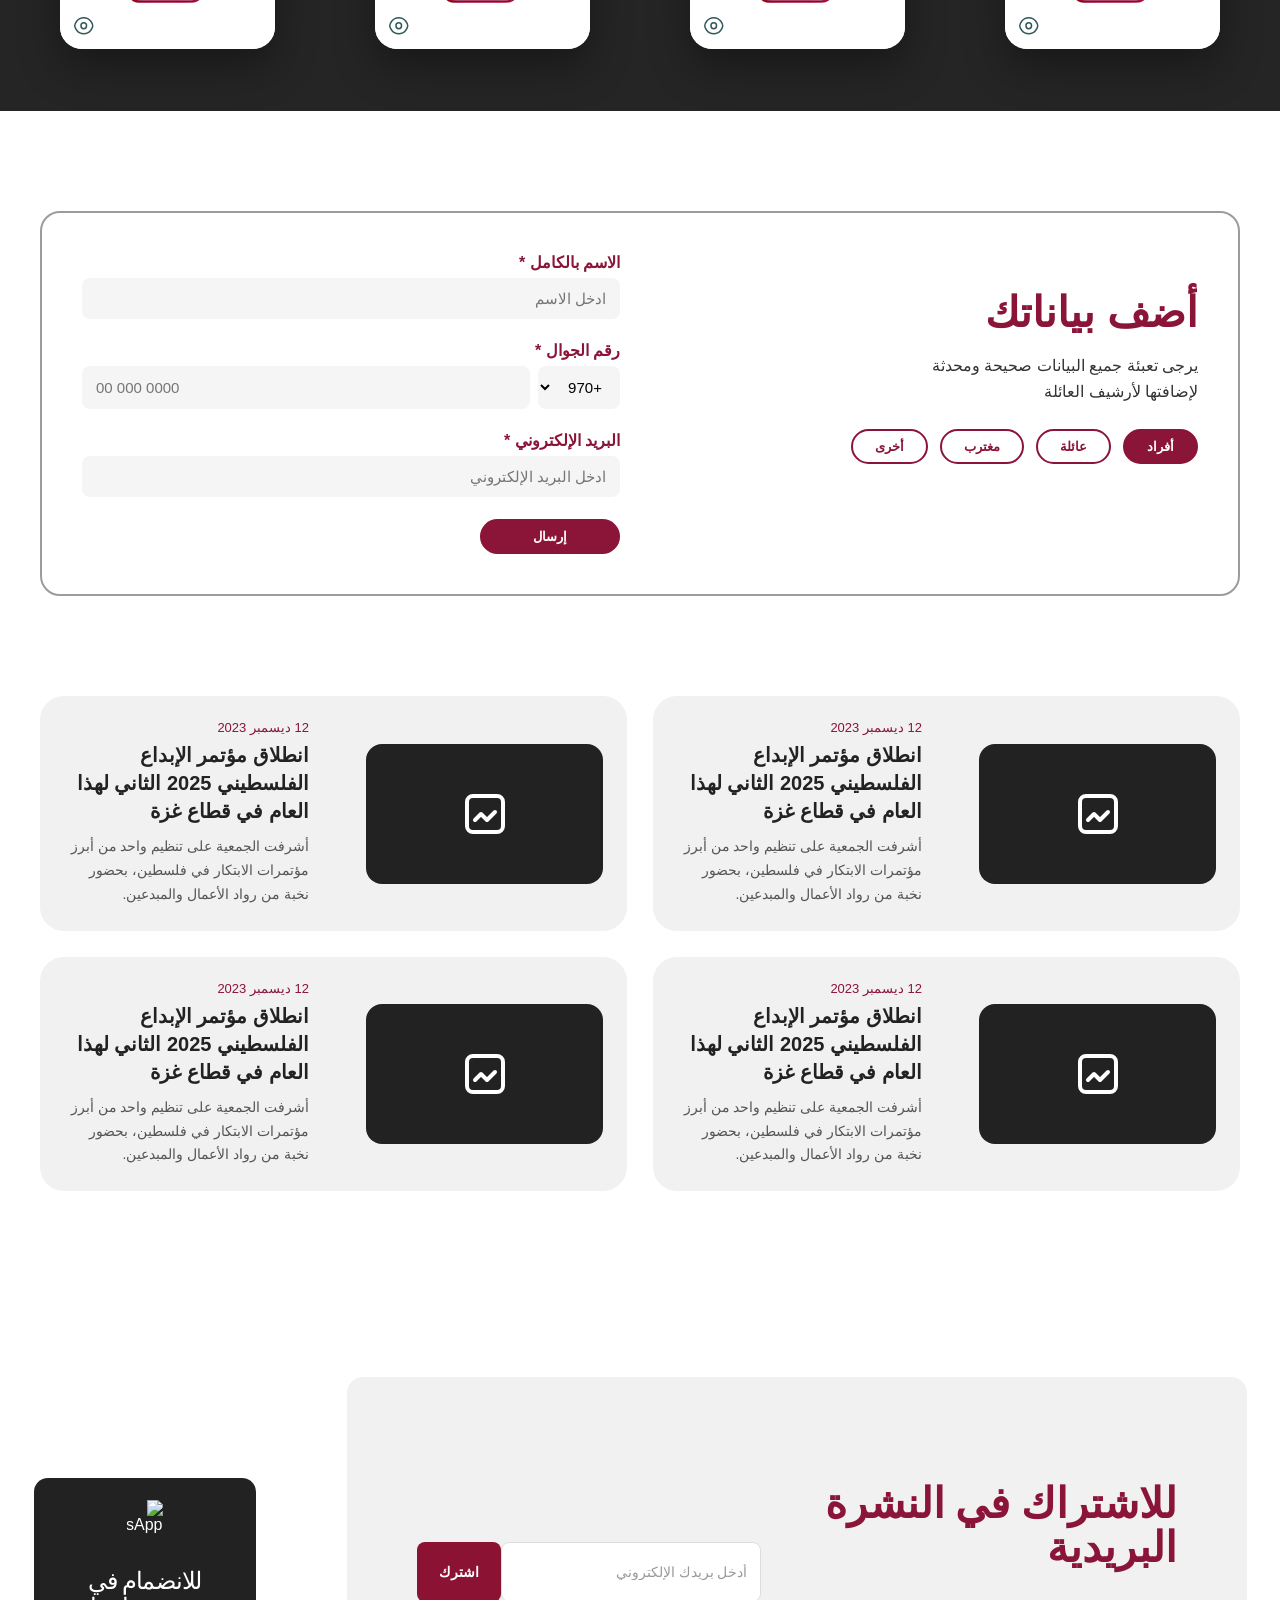
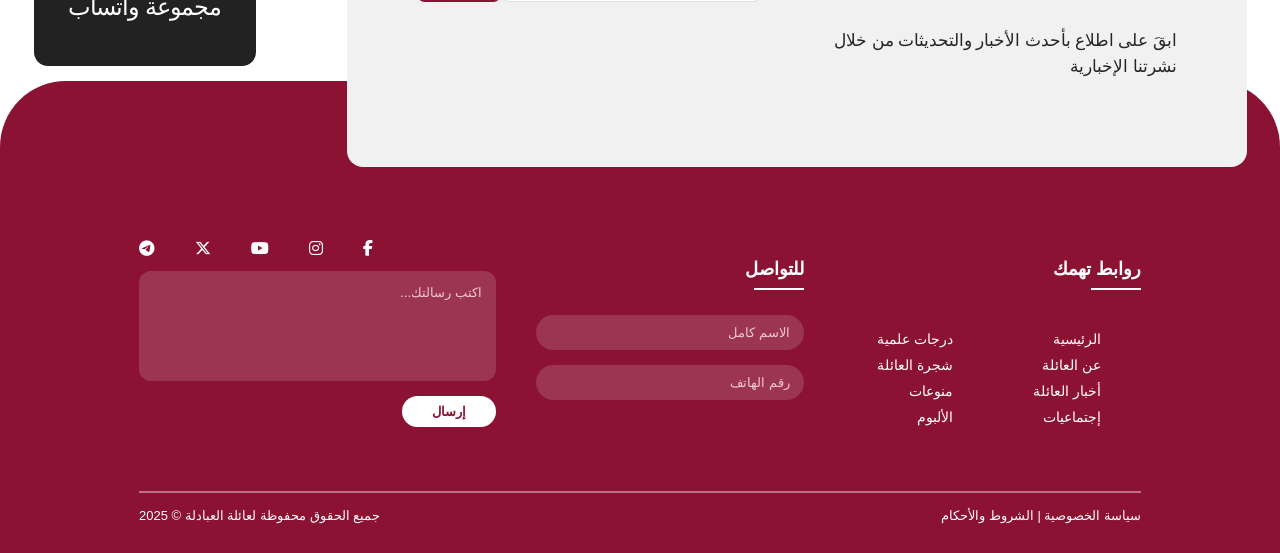
==== commit d2d9a507: "full code css enhancment" ====
--- a/index.html
+++ b/index.html
@@ -77,14 +77,14 @@
       <div class="container">
         <!-- slider -->
         <div class="events-row">
-          <div class="event-card active dark">
+          <div class="event-card">
             <span class="event-date">2 - 12 ديسمبر 2023</span>
             <h3>خطة إعمار قطاع غزة</h3>
             <p>فندق المشتل . شارع الرشيد قطاع غزة</p>
             <img src="img/event1.jpg" />
-            <a class="event-btn dark"
+            <a class="event-btn"
               >مشاهدة المزيد
-              <img src="img/arrow-left-dark.svg" class="btn-icon"
+              <img src="img/arrow-left.svg" class="btn-icon"
             /></a>
           </div>
 
@@ -939,7 +939,28 @@
       });
     });
 </script>
-
-
+<script>
+  /* ================= EVENT CLICK ACTIVE ================= */
+  const eventCardsClick = document.querySelectorAll(".event-card");
+
+  eventCardsClick.forEach(card => {
+    card.addEventListener("click", () => {
+      eventCardsClick.forEach(c => c.classList.remove("active", "dark"));
+      card.classList.add("active", "dark");
+    });
+  });
+</script>
+<script>
+  /* ================= ACTIVITY CLICK ================= */
+  const activityCards = document.querySelectorAll(".activity-card");
+
+  activityCards.forEach((card, index) => {
+    card.addEventListener("click", () => {
+      activityCards.forEach(c => c.classList.remove("active"));
+      card.classList.add("active");
+      current = index; // sync with arrows
+    });
+  });
+</script>
   </body>
 </html>
--- a/style.css
+++ b/style.css
@@ -1800,3 +1800,367 @@
         text-align: center;
     }
 }
+/* ===================================================
+   RESPONSIVE ENHANCEMENT – MOBILE FIRST
+   =================================================== */
+
+/* ===================== GLOBAL ===================== */
+img {
+  max-width: 100%;
+  height: auto;
+}
+
+body {
+  overflow-x: hidden;
+}
+
+/* ===================== HEADER ===================== */
+@media (max-width: 992px) {
+  .header {
+    justify-content: space-between;
+  }
+
+  .nav {
+    display: none;
+  }
+
+  .tools {
+    gap: 6px;
+  }
+
+  .search {
+    width: 140px;
+  }
+}
+
+/* ===================== HERO ===================== */
+@media (max-width: 768px) {
+  .hero {
+    margin-top: 30px !important;
+  }
+
+  .hero-image {
+    height: 260px;
+    border-radius: 12px;
+  }
+
+  .date {
+    left: 12px;
+    font-size: 14px;
+    padding: 10px 12px;
+  }
+}
+
+/* ===================== BREAKING ===================== */
+@media (max-width: 768px) {
+  .breaking {
+    flex-direction: column;
+    gap: 10px;
+    padding: 14px !important;
+  }
+
+  .badge {
+    width: auto;
+    font-size: 18px;
+    text-align: center;
+  }
+}
+
+/* ===================== EVENTS SLIDER ===================== */
+@media (max-width: 900px) {
+  .events-row {
+    overflow-x: auto;
+    scroll-snap-type: x mandatory;
+    gap: 16px;
+    padding: 0 20px;
+  }
+
+  .event-card {
+    min-width: 85%;
+    scroll-snap-align: center;
+  }
+
+  .arrow {
+    display: none;
+  }
+}
+
+/* ===================== FAMILY DESCRIPTION ===================== */
+@media (max-width: 900px) {
+  .family-desc-inner {
+    flex-direction: column;
+    gap: 30px;
+    text-align: center;
+  }
+
+  .family-title h2 {
+    max-width: 100%;
+    font-size: 30px;
+  }
+
+  .article-text {
+    font-size: 15px;
+  }
+}
+
+/* ===================== MEDIA SHOWCASE ===================== */
+@media (max-width: 900px) {
+  .media-wrapper {
+    flex-direction: column;
+  }
+
+  .media-head h3 {
+    font-size: 18px;
+  }
+
+  .video-box {
+    min-height: 200px;
+  }
+}
+
+/* ===================== ACTIVITIES ===================== */
+@media (max-width: 900px) {
+  .activites-row {
+    overflow-x: auto;
+    scroll-snap-type: x mandatory;
+    padding: 40px 20px;
+  }
+
+  .activity-card {
+    min-width: 85%;
+    height: 420px;
+    scroll-snap-align: center;
+  }
+
+  .arrow-activty {
+    display: none;
+  }
+
+  .activity-info h3 {
+    font-size: 18px;
+  }
+}
+
+/* ===================== STATS ===================== */
+@media (max-width: 768px) {
+  .stats-grid {
+    grid-template-columns: 1fr;
+  }
+
+  .stats-wide {
+    grid-template-columns: 1fr;
+  }
+
+  .stat-label {
+    font-size: 26px;
+  }
+
+  .stat-number {
+    font-size: 40px;
+  }
+
+  .wide-label {
+    font-size: 26px;
+  }
+}
+
+/* ===================== LANDMARK ===================== */
+@media (max-width: 992px) {
+  .landmark-card {
+    flex-direction: column;
+    top: 0;
+    padding: 30px 20px;
+  }
+
+  .landmark-image img {
+    max-height: 280px;
+  }
+
+  .landmark-content {
+    padding-right: 0;
+    text-align: center;
+  }
+
+  .landmark-title {
+    justify-content: center;
+    font-size: 32px;
+  }
+
+  .nav-arrow {
+    display: none;
+  }
+}
+
+/* ===================== GALLERY ===================== */
+@media (max-width: 900px) {
+  .gallery-grid {
+    grid-template-columns: repeat(2, 1fr);
+    gap: 30px;
+  }
+
+  .gallery-text.grid-text {
+    grid-column: span 2;
+    text-align: center;
+  }
+
+  .gallery-text h2 {
+    font-size: 28px;
+  }
+}
+
+/* ===================== FORM ===================== */
+@media (max-width: 900px) {
+  .form-box {
+    grid-template-columns: 1fr;
+    padding: 25px;
+  }
+
+  .form-info h2 {
+    font-size: 30px;
+  }
+}
+
+/* ===================== NEWS ===================== */
+@media (max-width: 900px) {
+  .news-grid {
+    grid-template-columns: 1fr;
+  }
+
+  .news-card {
+    grid-template-columns: 1fr;
+    gap: 20px;
+  }
+
+  .news-image {
+    height: 180px;
+  }
+}
+
+/* ===================== NEWSLETTER ===================== */
+@media (max-width: 900px) {
+  .newsletter-wrapper {
+    flex-direction: column;
+    gap: 30px;
+    top: 0;
+  }
+
+  .newsletter-box {
+    flex-direction: column;
+    padding: 30px;
+    text-align: center;
+  }
+
+  .newsletter-content h2 {
+    font-size: 28px;
+  }
+
+  .newsletter-form {
+    flex-direction: column;
+    gap: 12px;
+  }
+
+  .newsletter-form input,
+  .newsletter-form button {
+    width: 100%;
+  }
+}
+
+/* ===================== FOOTER ===================== */
+@media (max-width: 900px) {
+  .footer {
+    padding: 50px 20px;
+  }
+
+  .footer-top {
+    flex-direction: column;
+    gap: 30px;
+  }
+
+  .social-icons {
+    justify-content: center;
+  }
+
+  .footer-bottom {
+    flex-direction: column;
+    gap: 10px;
+    text-align: center;
+  }
+}
+
+/* ================= EVENT CARD HOVER ================= */
+.event-card {
+  transition: all 0.35s ease;
+  cursor: pointer;
+}
+
+.event-card:hover {
+  background: #222;
+  color: #fff;
+  transform: translateY(-6px);
+}
+
+.event-card:hover h3,
+.event-card:hover p,
+.event-card:hover .event-date {
+  color: #fff;
+}
+
+/* dark icon on hover */
+.event-card:hover .event-btn img {
+  content: url("img/arrow-left-dark.svg");
+}
+
+/* ================= ACTIVE (CLICKED) ================= */
+.event-card.active {
+  background: #222;
+  color: #fff;
+  outline: 3px solid #6a4cff;
+  transform: translateY(-8px);
+}
+
+.event-card.active h3,
+.event-card.active p,
+.event-card.active .event-date {
+  color: #fff;
+}
+
+.event-card.active .event-btn {
+  background: #fff;
+  color: #222;
+}
+
+.event-card.active .event-btn img {
+  content: url("img/arrow-left-dark.svg");
+}
+
+
+/* ================= ACTIVITY CARD INTERACTION ================= */
+.activity-card {
+  cursor: pointer;
+  transition: transform 0.45s ease, box-shadow 0.45s ease;
+}
+
+/* hover = arrow feeling */
+.activity-card:hover {
+  transform: scale(1.06);
+  box-shadow: 0 30px 60px rgba(0, 0, 0, 0.35);
+  z-index: 4;
+}
+
+/* hover button effect */
+.activity-card:hover .activity-meta {
+  background: #6f102c;
+  transform: translateX(-4px);
+}
+
+/* ================= ACTIVE ================= */
+.activity-card.active {
+  transform: scale(1.08);
+  z-index: 5;
+  box-shadow: 0 40px 80px rgba(0, 0, 0, 0.45);
+}
+
+/* inactive cards */
+.activity-card:not(.active) {
+  opacity: 0.85;
+}
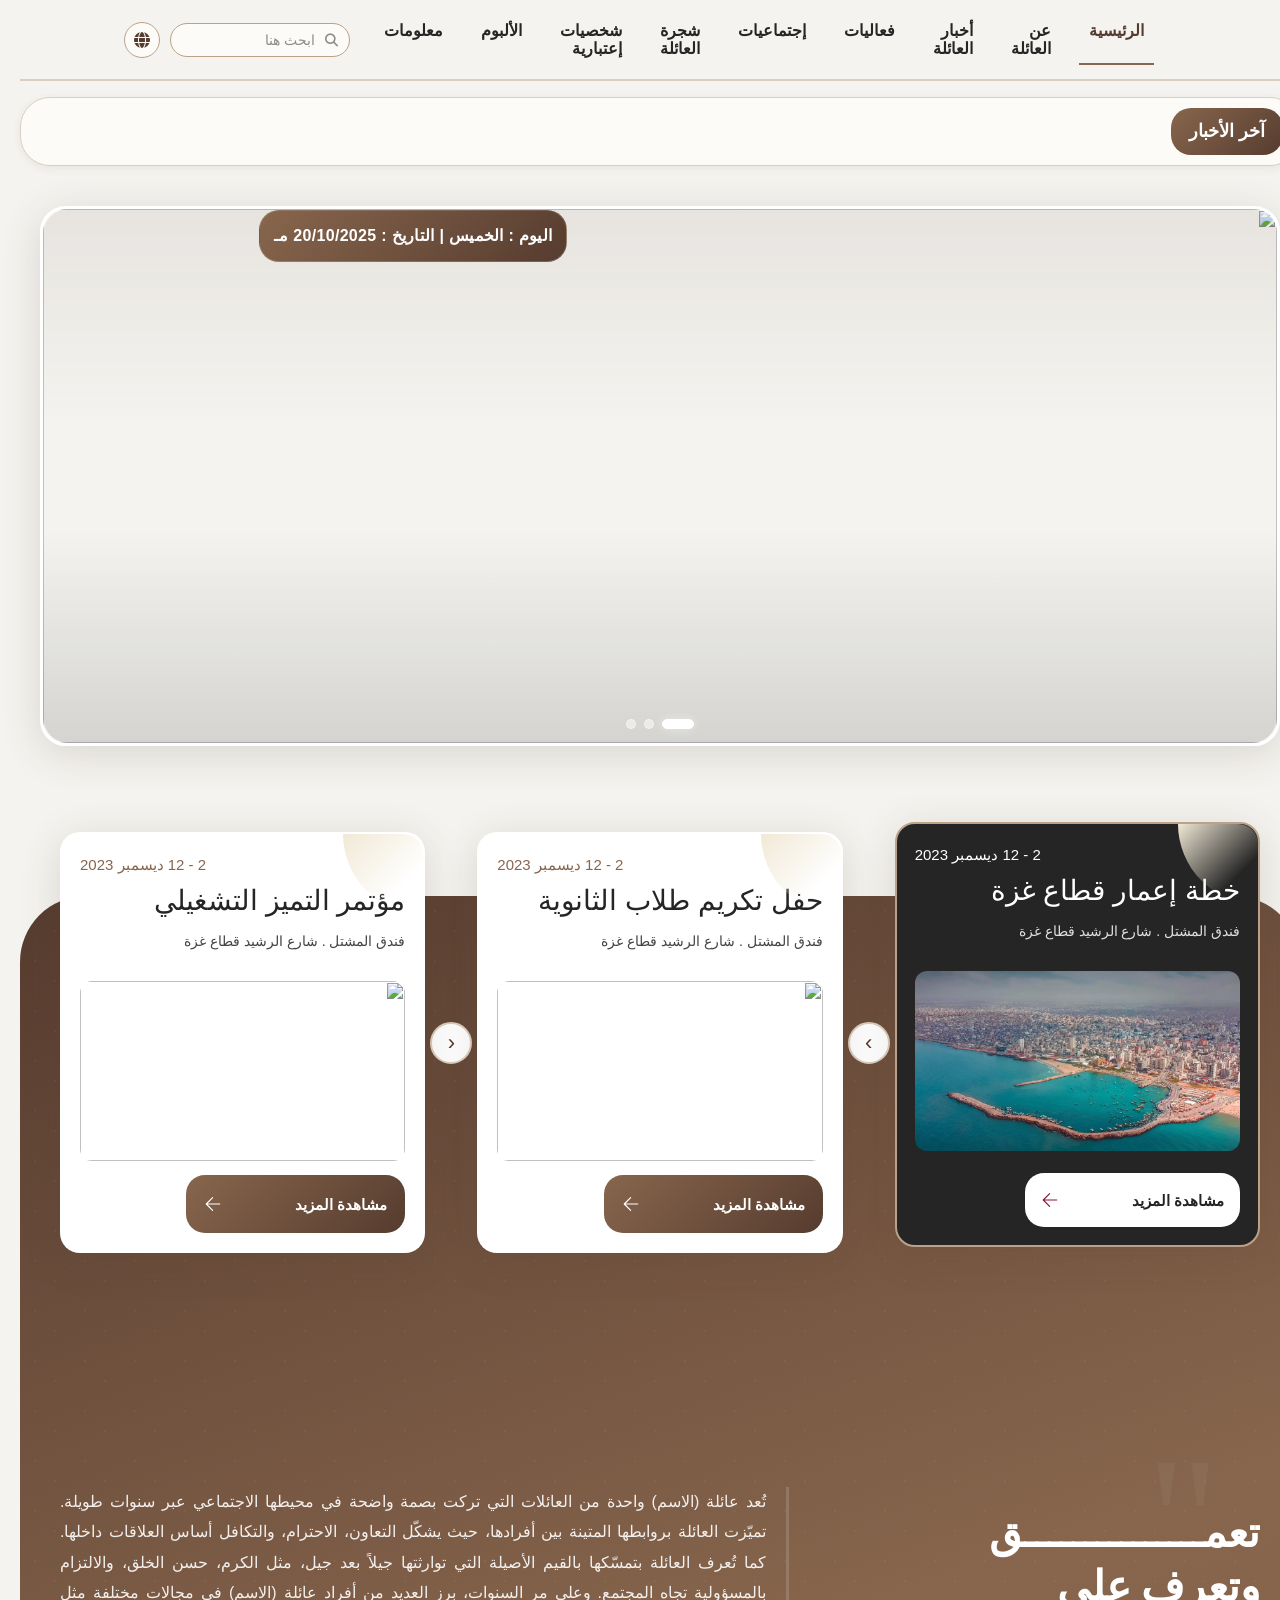
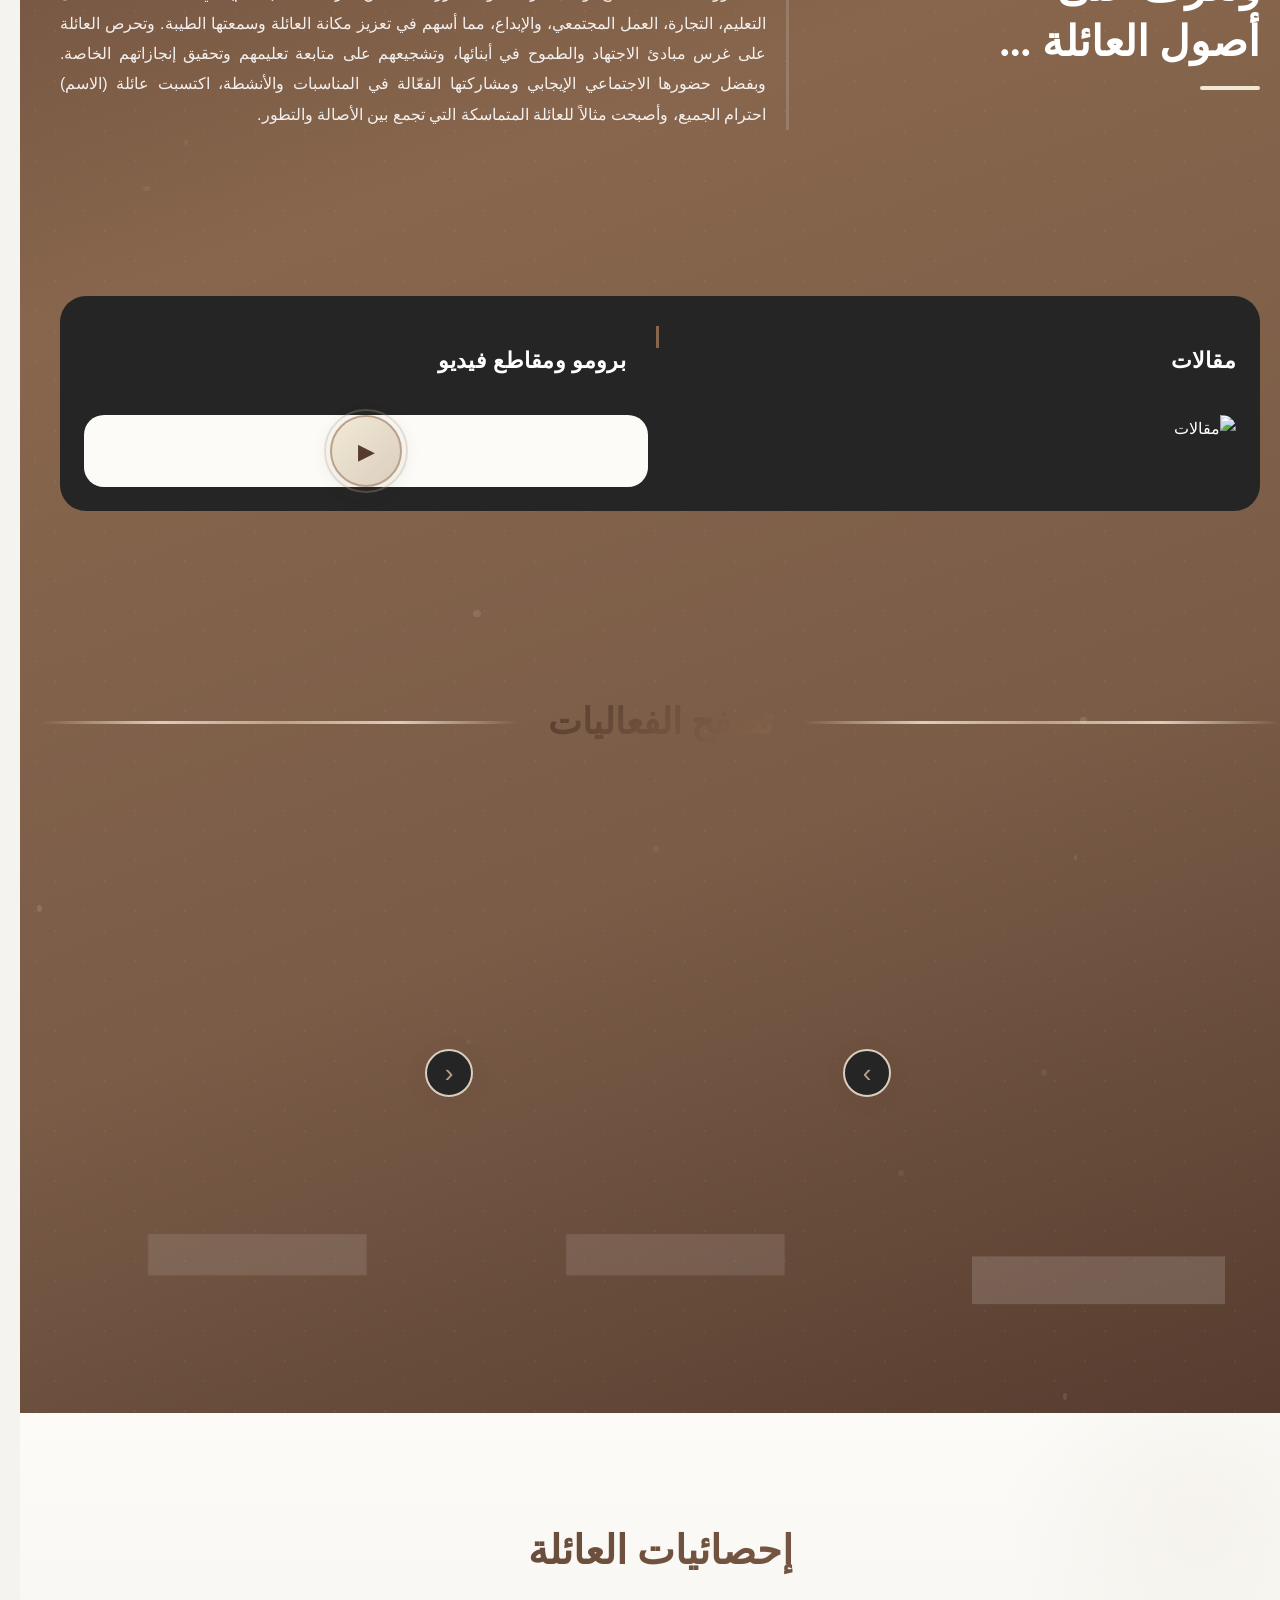
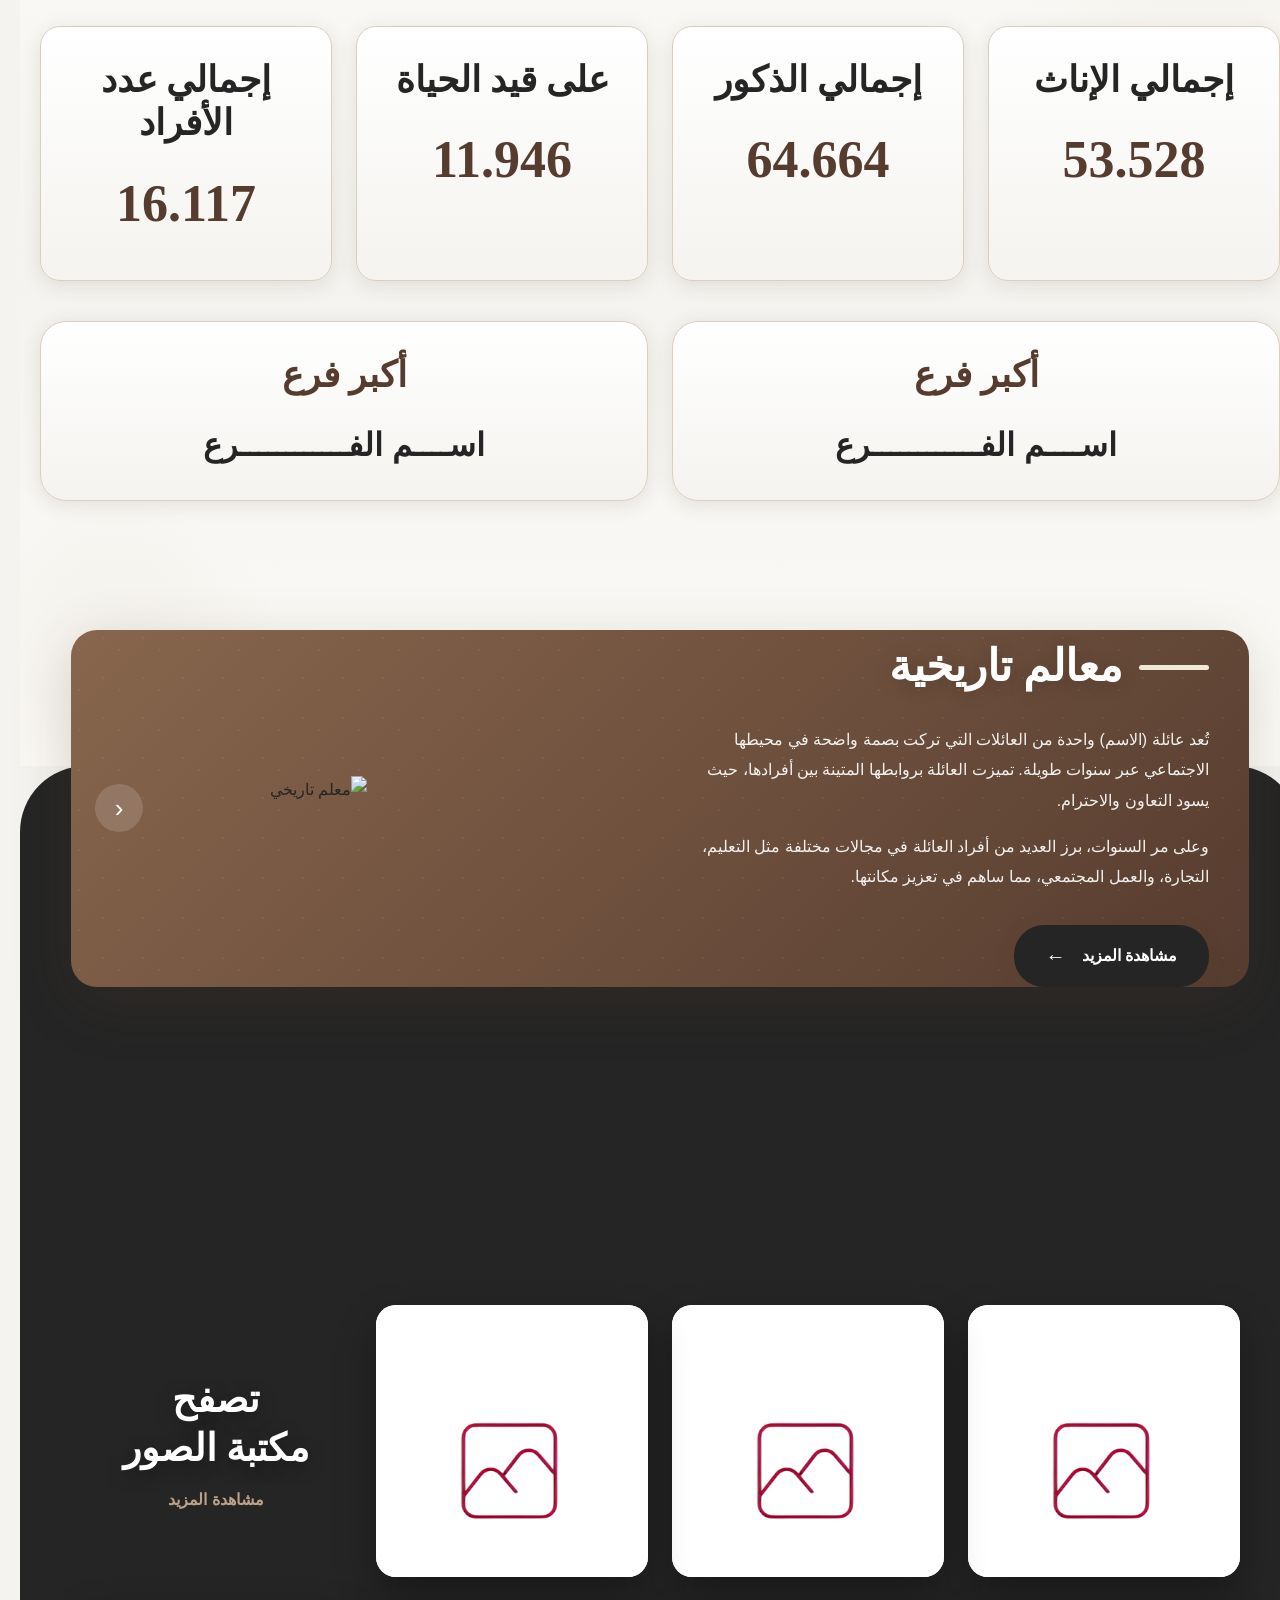
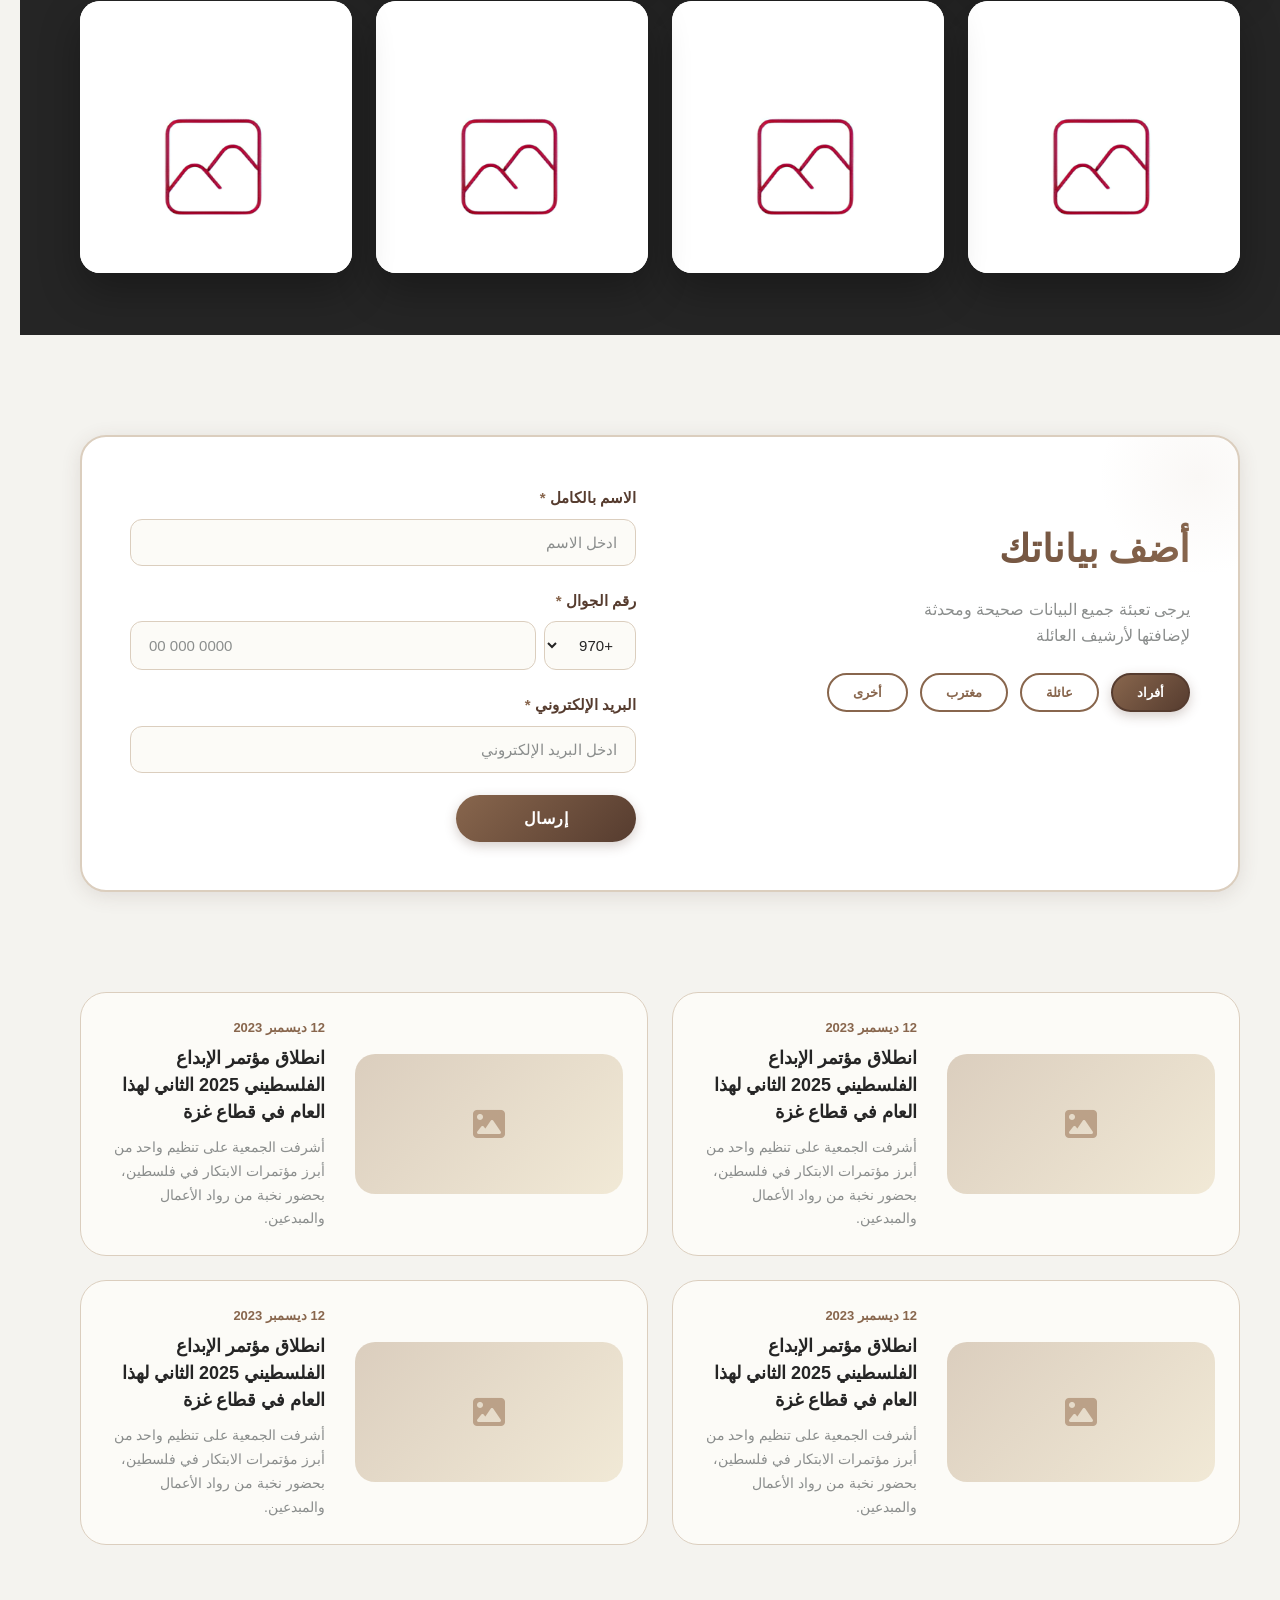
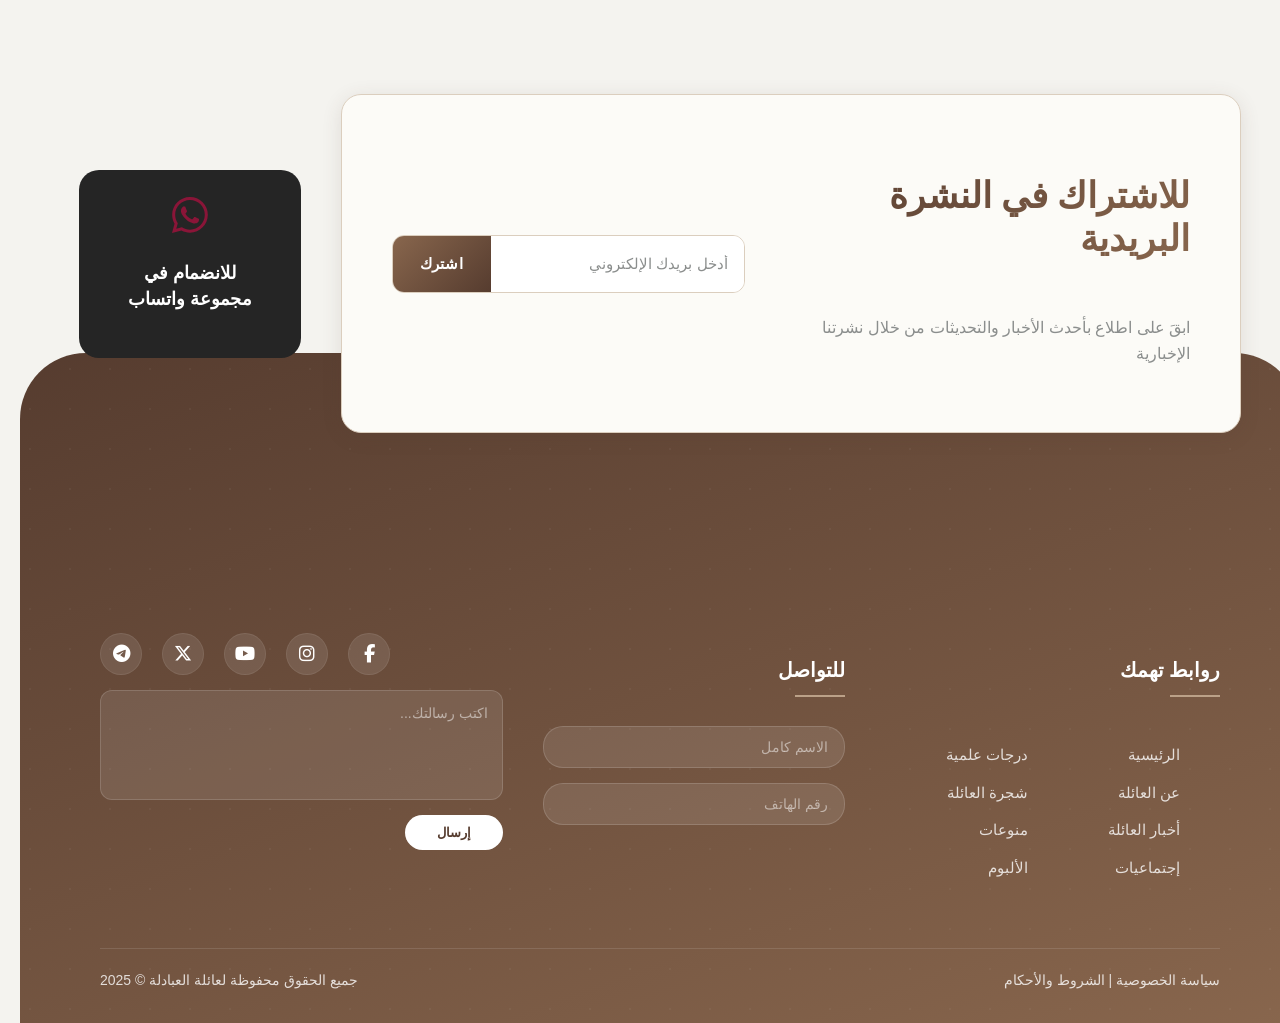
==== commit 2772166f: "Add files via upload" ====
--- a/index.html
+++ b/index.html
@@ -2,50 +2,61 @@
 <html lang="ar" dir="rtl">
   <head>
     <meta charset="UTF-8" />
-    <title>Home Page</title>
+    <title>العبادلة - موقع العائلة</title>
     <meta name="viewport" content="width=device-width, initial-scale=1.0" />
 
-    <!-- Reset -->
-    <link
-      rel="stylesheet"
-      href="https://cdnjs.cloudflare.com/ajax/libs/meyer-reset/2.0/reset.min.css"
-    />
-
-    <!-- Font -->
-<link rel="stylesheet"
-      href="https://cdnjs.cloudflare.com/ajax/libs/font-awesome/6.5.1/css/all.min.css">
-    <script src='https://kit.fontawesome.com/a076d05399.js' crossorigin='anonymous'></script>
+    <link rel="stylesheet" href="https://cdnjs.cloudflare.com/ajax/libs/meyer-reset/2.0/reset.min.css" />
+    <link rel="stylesheet" href="https://cdnjs.cloudflare.com/ajax/libs/font-awesome/6.5.1/css/all.min.css" />
     <link rel="stylesheet" href="style.css" />
   </head>
   <body>
+
     <!-- ================= TOP ORNAMENT ================= -->
-    <img src="img/image-6.png" class="top-ornament" alt="" />
+    <img src="img/Group 126.png" class="top-ornament" alt="" />
 
     <!-- ================= HEADER ================= -->
-    <header class="header container">
+    <header class="header container" id="header">
       <div class="header-right">
-        <nav class="nav">
-          <a href="#">الرئيسية</a>
-          <a href="#">عن العائلة</a>
-          <a href="#">أخبار العائلة</a>
-          <a href="#">إجتماعيات</a>
-          <a href="#">درجات علمية</a>
-          <a href="#">شجرة العائلة</a>
-          <a href="#">مقتنيات</a>
-          <a href="#">الأرشيف</a>
+        <nav class="nav" id="navMenu">
+          <a href="index.html" class="active">الرئيسية</a>
+          <a href="about.html">عن العائلة</a>
+          <a href="news.html">أخبار العائلة</a>
+          <a href="events.html">فعاليات</a>
+          <a href="social.html">إجتماعيات</a>
+          <a href="family-tree.html">شجرة العائلة</a>
+          <a href="personalities.html">شخصيات إعتبارية</a>
+          <a href="album.html">الألبوم</a>
+          <a href="informations.html">معلومات</a>
         </nav>
 
         <div class="tools">
-          <input class="search" type="text" placeholder="ابحث هنا" />
-          <img src="img/globe.svg" class="globe" alt="لغة" />
-        </div>
-      </div>
+          <div class="search-wrapper">
+            <i class="fas fa-search search-icon"></i>
+            <input class="search" type="text" placeholder="ابحث هنا" id="siteSearch" autocomplete="off" />
+            <div class="search-dropdown" id="searchDropdown"></div>
+          </div>
+          <div class="lang-wrapper">
+            <button class="globe-btn" id="globeBtn" aria-label="اللغة">
+              <i class="fas fa-globe"></i>
+            </button>
+            <div class="lang-dropdown" id="langDropdown">
+              <div class="lang-option active">
+                <i class="fas fa-check"></i>
+                <span>العربية</span>
+              </div>
+            </div>
+          </div>
+        </div>
+      </div>
+
+      <button class="mobile-toggle" id="mobileToggle" aria-label="القائمة">
+        <span></span><span></span><span></span>
+      </button>
     </header>
 
     <!-- ================= BREAKING ================= -->
-    <div class="breaking container">
+    <div class="breaking container" data-animate="fade-up">
       <span class="badge">آخر الأخبار</span>
-
       <div class="breaking-wrapper">
         <div class="breaking-track">
           خبر عاجل ومهم الآن يحدث في قطاع غزة … اغتنم الفرصة الآن … خبر عاجل
@@ -54,74 +65,57 @@
       </div>
     </div>
 
-    <!-- ================= BACK ORNAMENT ================= -->
-    <img src="img/image-3.png" class="ornament" alt="" />
-
     <!-- ================= HERO ================= -->
-    <section class="hero container">
+    <section class="hero container" data-animate="fade-up">
       <div class="hero-image hero-slider">
-        <!-- FIXED DATE (ONE DATE ONLY) -->
         <span class="date"> اليوم : الخميس | التاريخ : 20/10/2025 مـ </span>
-
-        <!-- SLIDES -->
         <img src="img/banner.jpg" class="slide active" loading="lazy" alt="" />
         <img src="img/banner2.jpg" class="slide" loading="lazy" alt="" />
         <img src="img/banner3.jpg" class="slide" loading="lazy" alt="" />
-
-        <!-- DOTS -->
         <div class="slider-dots"></div>
       </div>
     </section>
 
+    <!-- ================= EVENTS ================= -->
     <section class="family-events">
       <div class="container">
-        <!-- slider -->
-        <div class="events-row">
+        <div class="events-row" data-animate="fade-up">
           <div class="event-card">
             <span class="event-date">2 - 12 ديسمبر 2023</span>
             <h3>خطة إعمار قطاع غزة</h3>
             <p>فندق المشتل . شارع الرشيد قطاع غزة</p>
             <img src="img/event1.jpg" />
-            <a class="event-btn"
-              >مشاهدة المزيد
-              <img src="img/arrow-left.svg" class="btn-icon"
-            /></a>
-          </div>
-
-          <button class="arrow right">›</button>
+            <a class="event-btn">مشاهدة المزيد <img src="img/arrow-left.svg" class="btn-icon" /></a>
+          </div>
+
+          <button class="arrow right" aria-label="التالي">›</button>
 
           <div class="event-card">
             <span class="event-date">2 - 12 ديسمبر 2023</span>
             <h3>حفل تكريم طلاب الثانوية</h3>
             <p>فندق المشتل . شارع الرشيد قطاع غزة</p>
             <img src="img/event2.jpg" />
-            <a class="event-btn"
-              >مشاهدة المزيد <img src="img/arrow-left.svg" class="btn-icon"
-            /></a>
-          </div>
-
-          <button class="arrow left">‹</button>
+            <a class="event-btn">مشاهدة المزيد <img src="img/arrow-left.svg" class="btn-icon" /></a>
+          </div>
+
+          <button class="arrow left" aria-label="السابق">‹</button>
 
           <div class="event-card">
             <span class="event-date">2 - 12 ديسمبر 2023</span>
             <h3>مؤتمر التميز التشغيلي</h3>
             <p>فندق المشتل . شارع الرشيد قطاع غزة</p>
             <img src="img/event3.jpg" />
-            <a class="event-btn"
-              >مشاهدة المزيد <img src="img/arrow-left.svg" class="btn-icon"
-            /></a>
-          </div>
-        </div>
-
-        <!-- description -->
-
+            <a class="event-btn">مشاهدة المزيد <img src="img/arrow-left.svg" class="btn-icon" /></a>
+          </div>
+        </div>
+
+        <!-- ================= FAMILY DESCRIPTION ================= -->
         <section class="family-desc">
           <div class="container family-desc-inner">
-            <div class="family-title">
+            <div class="family-title" data-animate="fade-right">
               <h2>تعمـــــــــــــــق وتعرف على أصول العائلة ...</h2>
             </div>
-
-            <div class="family-text">
+            <div class="family-text" data-animate="fade-left">
               <p class="article-text">
                 تُعد عائلة (الاسم) واحدة من العائلات التي تركت بصمة واضحة في
                 محيطها الاجتماعي عبر سنوات طويلة. تميّزت العائلة بروابطها
@@ -141,826 +135,316 @@
           </div>
         </section>
 
-    <section class="media-showcase">
+        <!-- ================= MEDIA SHOWCASE ================= -->
+        <section class="media-showcase" data-animate="fade-up">
+          <div class="container">
+            <div class="media-wrapper">
+              <div class="media-block articles">
+                <div class="media-head"><h3>مقالات</h3></div>
+                <div class="articles-image">
+                  <img src="img/article.jpg" alt="مقالات" />
+                </div>
+              </div>
+              <div class="media-block video">
+                <div class="media-head divider"><h3>برومو ومقاطع فيديو</h3></div>
+                <div class="video-box"><span class="play-btn">▶</span></div>
+              </div>
+            </div>
+          </div>
+        </section>
+
+        <!-- ================= ACTIVITIES ================= -->
+        <section class="section-title" data-animate="fade-up">
+          <div class="title-wrapper">
+            <span class="line"></span>
+            <h2 class="gradient-text">تصفح الفعاليات</h2>
+            <span class="line"></span>
+          </div>
+        </section>
+
+        <div class="activites-row" data-animate="fade-up">
+          <div class="activity-card active">
+            <img class="activity-img" src="img/event1.jpg" />
+            <div class="activity-info">
+              <h3>ملتقى السياحة للتوظيف الأول</h3>
+              <div class="activity-meta">
+                <span class="activity-date">22–23 مايو 2023</span>
+                <img src="img/arrow-left.svg" class="activity-arrow" />
+              </div>
+            </div>
+          </div>
+          <button class="arrow-activty right" aria-label="التالي">›</button>
+
+          <div class="activity-card">
+            <img class="activity-img" src="img/event2.jpg" />
+            <div class="activity-info">
+              <h3>ملتقى السياحة للتوظيف الأول</h3>
+              <div class="activity-meta">
+                <span class="activity-date">22–23 مايو 2023</span>
+                <img src="img/arrow-left.svg" class="activity-arrow" />
+              </div>
+            </div>
+          </div>
+          <button class="arrow-activty left" aria-label="السابق">‹</button>
+
+          <div class="activity-card">
+            <img class="activity-img" src="img/event3.jpg" />
+            <div class="activity-info">
+              <h3>ملتقى السياحة للتوظيف الأول</h3>
+              <div class="activity-meta">
+                <span class="activity-date">22–23 مايو 2023</span>
+                <img src="img/arrow-left.svg" class="activity-arrow" />
+              </div>
+            </div>
+          </div>
+        </div>
+      </div>
+    </section>
+
+    <!-- ================= STATISTICS ================= -->
+    <section class="family-stats" data-animate="fade-up">
       <div class="container">
-        <div class="media-wrapper">
-          <!-- ARTICLES -->
-          <div class="media-block articles">
-            <div class="media-head"><h3>مقالات</h3></div>
-            <div class="articles-image">
-              <img src="img/article.jpg" alt="مقالات" />
-            </div>
-          </div>
-          <!-- VIDEO -->
-          <div class="media-block video">
-            <div class="media-head divider"><h3>برومو ومقاطع فيديو</h3></div>
-            <div class="video-box"><span class="play-btn"> ▶ </span></div>
-          </div>
-        </div>
-      </div>
-    </section>
-
-
-     <!-- Activity Activity -->
-      
-<section class="section-title">
-    <div class="title-wrapper">
-        <span class="line"></span>
-        <h2>تصفح الفعاليات</h2>
-        <span class="line"></span>
+        <h2 class="stats-title gradient-text">إحصائيات العائلة</h2>
+
+        <div class="stats-grid">
+          <div class="stat-card">
+            <span class="stat-label">إجمالي الإناث</span>
+            <span class="stat-number" data-target="54800">0</span>
+          </div>
+          <div class="stat-card">
+            <span class="stat-label">إجمالي الذكور</span>
+            <span class="stat-number" data-target="66200">0</span>
+          </div>
+          <div class="stat-card">
+            <span class="stat-label">على قيد الحياة</span>
+            <span class="stat-number" data-target="12230">0</span>
+          </div>
+          <div class="stat-card">
+            <span class="stat-label">إجمالي عدد الأفراد</span>
+            <span class="stat-number" data-target="16500">0</span>
+          </div>
+        </div>
+
+        <div class="stats-wide">
+          <div class="wide-card">
+            <span class="wide-label">أكبر فرع</span>
+            <span class="wide-value">اســــم الفــــــــــــرع</span>
+          </div>
+          <div class="wide-card">
+            <span class="wide-label">أكبر فرع</span>
+            <span class="wide-value">اســــم الفــــــــــــرع</span>
+          </div>
+        </div>
+      </div>
+    </section>
+
+    <!-- ================= LANDMARKS ================= -->
+    <section class="library-images">
+      <div class="container">
+        <section class="landmark-section">
+          <div class="landmark-card" data-animate="fade-up">
+            <button class="nav-arrow" aria-label="السابق">‹</button>
+            <div class="landmark-content">
+              <h2 class="landmark-title">
+                <span class="dash"></span>
+                معالم تاريخية
+              </h2>
+              <p>
+                تُعد عائلة (الاسم) واحدة من العائلات التي تركت بصمة واضحة في محيطها
+                الاجتماعي عبر سنوات طويلة. تميزت العائلة بروابطها المتينة بين أفرادها،
+                حيث يسود التعاون والاحترام.
+              </p>
+              <p>
+                وعلى مر السنوات، برز العديد من أفراد العائلة في مجالات مختلفة مثل
+                التعليم، التجارة، والعمل المجتمعي، مما ساهم في تعزيز مكانتها.
+              </p>
+              <a href="#" class="more-btn">
+                مشاهدة المزيد
+                <span class="btn-arrow">←</span>
+              </a>
+            </div>
+            <div class="landmark-image">
+              <img src="img/jureselem.png" alt="معلم تاريخي" />
+            </div>
+          </div>
+        </section>
+      </div>
+    </section>
+
+    <!-- ================= GALLERY ================= -->
+    <section class="gallery-section">
+      <div class="gallery-wrapper">
+        <div class="gallery-grid" id="galleryGrid"></div>
+      </div>
+    </section>
+
+    <!-- LIGHTBOX -->
+    <div class="lightbox" id="lightbox">
+      <span class="close">&times;</span>
+      <img id="lightboxImg" alt="Gallery preview" />
     </div>
-</section>
-
-<div class="activites-row">
-
-
-    <div class="activity-card active">
-        <img  class="activity-img" src="img/event1.jpg">
-        <div class="activity-info">
-            <h3>ملتقى السياحة للتوظيف الأول</h3>
-           <div class="activity-meta">
-                    <span class="activity-date">22–23 مايو 2023</span>
-                    <img src="img/arrow-left.svg" class="activity-arrow">
-            </div>
-        </div>
-    </div>
-    <button class="arrow-activty right">›</button>
-
-    <div class="activity-card">
-        <img class="activity-img" src="img/event2.jpg">
-        <div class="activity-info">
-            <h3>ملتقى السياحة للتوظيف الأول</h3>
-           <div class="activity-meta">
-                    <span class="activity-date">22–23 مايو 2023</span>
-                    <img src="img/arrow-left.svg" class="activity-arrow">
-                </div>
-        </div>
-    </div>
-          <button class="arrow-activty left">‹</button>
-            <div class="activity-card">
-                <img  class="activity-img" src="img/event3.jpg">
-                <div class="activity-info">
-                    <h3>ملتقى السياحة للتوظيف الأول</h3>
-                    <div class="activity-meta">
-                            <span class="activity-date">22–23 مايو 2023</span>
-                            <img src="img/arrow-left.svg" class="activity-arrow">
-                        </div>
-                </div>
-            </div>
-
-  
-
-    </div>
-
-    </div>
-</section>
-
-
-  <!-- Statics -->
-
-  <section class="family-stats">
-    <div class="container">
-
-        <h2 class="stats-title">إحصائيات العائلة</h2>
-
-        <!-- top stats -->
-        <div class="stats-grid">
-            <div class="stat-card">
-                <span class="stat-label">إجمالي الإناث</span>
-                <span class="stat-number" data-target="54800">0</span>
-
-            </div>
-
-            <div class="stat-card">
-                <span class="stat-label">إجمالي الذكور</span>
-                <span class="stat-number" data-target="66200">0</span>
-            </div>
-
-            <div class="stat-card">
-                <span class="stat-label">على قيد الحياة</span>
-                <span class="stat-number" data-target="12230">0</span>
-
-            </div>
-
-            <div class="stat-card">
-                <span class="stat-label">إجمالي عدد الأفراد</span>
-                <span class="stat-number" data-target="16500">0</span>
-
-            </div>
-        </div>
-
-        <!-- bottom stats -->
-        <div class="stats-wide">
-            <div class="wide-card">
-                <span class="wide-label">أكبر فرع</span>
-                <span class="wide-value">اســــم الفــــــــــــرع</span>
-            </div>
-
-            <div class="wide-card">
-                <span class="wide-label">أكبر فرع</span>
-                <span class="wide-value">اســــم الفــــــــــــرع</span>
-            </div>
-        </div>
-
-    </div>
-</section>
-
-
-
-
-<section class="library-images" > 
-  <div class="container">
-        <section class="landmark-section">
-            <div class="landmark-card">
-
-                <!-- السهم -->
-                <button class="nav-arrow">‹</button>
-            <!-- المحتوى -->
-                <div class="landmark-content">
-                    <h2 class="landmark-title">
-                        <span class="dash"></span>
-                        معالم تاريخية
-                    </h2>
-
-                    <p>
-                        تُعد عائلة (الاسم) واحدة من العائلات التي تركت بصمة واضحة في محيطها
-                        الاجتماعي عبر سنوات طويلة. تميزت العائلة بروابطها المتينة بين أفرادها،
-                        حيث يسود التعاون والاحترام.
-                    </p>
-
-                    <p>
-                        وعلى مر السنوات، برز العديد من أفراد العائلة في مجالات مختلفة مثل
-                        التعليم، التجارة، والعمل المجتمعي، مما ساهم في تعزيز مكانتها.
-                    </p>
-
-                    <a href="#" class="more-btn">
-                        مشاهدة المزيد
-                        <span class="btn-arrow">←</span>
-                    </a>
-                </div>
-                <!-- الصورة -->
-                <div class="landmark-image">
-                    <img src="img/jureselem.png" alt="معلم تاريخي">
-                </div>
-
-          
-
-            </div>
-        </section>
-  </div>
-</section>
-
-
-
-<section class="gallery-section">
-  <div class="gallery-wrapper">
-    <div class="gallery-grid" id="galleryGrid">
-      <!-- الصور تُحقن هنا -->
-    </div>
-  </div>
-</section>
-
-<!-- LIGHTBOX -->
-<div class="lightbox" id="lightbox">
-  <span class="close">&times;</span>
-  <img id="lightboxImg">
-</div>
-
-
-
-<section class="form-section">
-  <div class="form-box">
-
-    <!-- RIGHT SIDE -->
-    <div class="form-info">
-      <h2>أضف بياناتك</h2>
-      <p>يرجى تعبئة جميع البيانات صحيحة ومحدثة<br>لإضافتها لأرشيف العائلة</p>
-
-      <div class="type-buttons">
-        <button class="type-btn active">أفراد</button>
-        <button class="type-btn">عائلة</button>
-        <button class="type-btn">مغترب</button>
-        <button class="type-btn">أخرى</button>
-      </div>
-    </div>
-
-    <!-- LEFT SIDE -->
-    <form class="form-fields">
-
-      <div class="field">
-        <label>الاسم بالكامل <span>*</span></label>
-        <input type="text" placeholder="ادخل الاسم">
-      </div>
-
-      <div class="field">
-        <label>رقم الجوال <span>*</span></label>
-        <div class="phone-input">
-          <select>
-            <option>+970</option>
-            <option>+972</option>
-          </select>
-          <input type="tel" placeholder="00 000 0000">
-        </div>
-      </div>
-
-      <div class="field">
-        <label>البريد الإلكتروني <span>*</span></label>
-        <input type="email" placeholder="ادخل البريد الإلكتروني">
-      </div>
-
-      <button type="submit" class="submit-btn">إرسال</button>
-
-    </form>
-
-  </div>
-</section>
-
-
-<section class="news-section">
-  <div class="news-grid">
-
-    <!-- CARD -->
-    <div class="news-card">
-      <div class="news-text">
-        <span class="news-date">12 ديسمبر 2023</span>
-        <h3>
-          انطلاق مؤتمر الإبداع الفلسطيني 2025 الثاني لهذا العام في قطاع غزة
-        </h3>
-        <p>
-          أشرفت الجمعية على تنظيم واحد من أبرز مؤتمرات الابتكار في فلسطين،
-          بحضور نخبة من رواد الأعمال والمبدعين.
-        </p>
-      </div>
-
-      <div class="news-image">
-        <svg width="48" height="48" viewBox="0 0 24 24" fill="none"
-          xmlns="http://www.w3.org/2000/svg">
-          <rect x="3" y="3" width="18" height="18" rx="3"
-            stroke="white" stroke-width="2"/>
-          <path d="M7 15l3-3 3 3 4-4"
-            stroke="white" stroke-width="2"
-            stroke-linecap="round" stroke-linejoin="round"/>
-        </svg>
-      </div>
-    </div>
-
-    <!-- DUPLICATE CARD -->
-    <div class="news-card">
-      <div class="news-text">
-        <span class="news-date">12 ديسمبر 2023</span>
-        <h3>
-          انطلاق مؤتمر الإبداع الفلسطيني 2025 الثاني لهذا العام في قطاع غزة
-        </h3>
-        <p>
-          أشرفت الجمعية على تنظيم واحد من أبرز مؤتمرات الابتكار في فلسطين،
-          بحضور نخبة من رواد الأعمال والمبدعين.
-        </p>
-      </div>
-      <div class="news-image">
-        <svg width="48" height="48" viewBox="0 0 24 24" fill="none"
-          xmlns="http://www.w3.org/2000/svg">
-          <rect x="3" y="3" width="18" height="18" rx="3"
-            stroke="white" stroke-width="2"/>
-          <path d="M7 15l3-3 3 3 4-4"
-            stroke="white" stroke-width="2"
-            stroke-linecap="round" stroke-linejoin="round"/>
-        </svg>
-      </div>
-    </div>
-
-    <div class="news-card">
-      <div class="news-text">
-        <span class="news-date">12 ديسمبر 2023</span>
-        <h3>
-          انطلاق مؤتمر الإبداع الفلسطيني 2025 الثاني لهذا العام في قطاع غزة
-        </h3>
-        <p>
-          أشرفت الجمعية على تنظيم واحد من أبرز مؤتمرات الابتكار في فلسطين،
-          بحضور نخبة من رواد الأعمال والمبدعين.
-        </p>
-      </div>
-      <div class="news-image">
-        <svg width="48" height="48" viewBox="0 0 24 24" fill="none"
-          xmlns="http://www.w3.org/2000/svg">
-          <rect x="3" y="3" width="18" height="18" rx="3"
-            stroke="white" stroke-width="2"/>
-          <path d="M7 15l3-3 3 3 4-4"
-            stroke="white" stroke-width="2"
-            stroke-linecap="round" stroke-linejoin="round"/>
-        </svg>
-      </div>
-    </div>
-
-    <div class="news-card">
-      <div class="news-text">
-        <span class="news-date">12 ديسمبر 2023</span>
-        <h3>
-          انطلاق مؤتمر الإبداع الفلسطيني 2025 الثاني لهذا العام في قطاع غزة
-        </h3>
-        <p>
-          أشرفت الجمعية على تنظيم واحد من أبرز مؤتمرات الابتكار في فلسطين،
-          بحضور نخبة من رواد الأعمال والمبدعين.
-        </p>
-      </div>
-      <div class="news-image">
-        <svg width="48" height="48" viewBox="0 0 24 24" fill="none"
-          xmlns="http://www.w3.org/2000/svg">
-          <rect x="3" y="3" width="18" height="18" rx="3"
-            stroke="white" stroke-width="2"/>
-          <path d="M7 15l3-3 3 3 4-4"
-            stroke="white" stroke-width="2"
-            stroke-linecap="round" stroke-linejoin="round"/>
-        </svg>
-      </div>
-    </div>
-
-  </div>
-</section>
-
-<section class="newsletter-wrapper">
-
-    <!-- WhatsApp Box -->
-
-    <!-- Newsletter Box -->
-    <div class="newsletter-box">
+
+    <!-- ================= FORM ================= -->
+    <section class="form-section" data-animate="fade-up">
+      <div class="form-box">
+        <div class="form-info">
+          <h2>أضف بياناتك</h2>
+          <p>يرجى تعبئة جميع البيانات صحيحة ومحدثة<br />لإضافتها لأرشيف العائلة</p>
+          <div class="type-buttons">
+            <button class="type-btn active">أفراد</button>
+            <button class="type-btn">عائلة</button>
+            <button class="type-btn">مغترب</button>
+            <button class="type-btn">أخرى</button>
+          </div>
+        </div>
+
+        <form class="form-fields">
+          <div class="field">
+            <label>الاسم بالكامل <span>*</span></label>
+            <input type="text" placeholder="ادخل الاسم" />
+          </div>
+          <div class="field">
+            <label>رقم الجوال <span>*</span></label>
+            <div class="phone-input">
+              <select><option>+970</option><option>+972</option></select>
+              <input type="tel" placeholder="00 000 0000" />
+            </div>
+          </div>
+          <div class="field">
+            <label>البريد الإلكتروني <span>*</span></label>
+            <input type="email" placeholder="ادخل البريد الإلكتروني" />
+          </div>
+          <button type="submit" class="submit-btn">إرسال</button>
+        </form>
+      </div>
+    </section>
+
+    <!-- ================= NEWS ================= -->
+    <section class="news-section" data-animate="fade-up">
+      <div class="news-grid">
+        <div class="news-card">
+          <div class="news-text">
+            <span class="news-date">12 ديسمبر 2023</span>
+            <h3>انطلاق مؤتمر الإبداع الفلسطيني 2025 الثاني لهذا العام في قطاع غزة</h3>
+            <p>أشرفت الجمعية على تنظيم واحد من أبرز مؤتمرات الابتكار في فلسطين، بحضور نخبة من رواد الأعمال والمبدعين.</p>
+          </div>
+          <div class="news-image">
+            <i class="fas fa-image"></i>
+          </div>
+        </div>
+        <div class="news-card">
+          <div class="news-text">
+            <span class="news-date">12 ديسمبر 2023</span>
+            <h3>انطلاق مؤتمر الإبداع الفلسطيني 2025 الثاني لهذا العام في قطاع غزة</h3>
+            <p>أشرفت الجمعية على تنظيم واحد من أبرز مؤتمرات الابتكار في فلسطين، بحضور نخبة من رواد الأعمال والمبدعين.</p>
+          </div>
+          <div class="news-image">
+            <i class="fas fa-image"></i>
+          </div>
+        </div>
+        <div class="news-card">
+          <div class="news-text">
+            <span class="news-date">12 ديسمبر 2023</span>
+            <h3>انطلاق مؤتمر الإبداع الفلسطيني 2025 الثاني لهذا العام في قطاع غزة</h3>
+            <p>أشرفت الجمعية على تنظيم واحد من أبرز مؤتمرات الابتكار في فلسطين، بحضور نخبة من رواد الأعمال والمبدعين.</p>
+          </div>
+          <div class="news-image">
+            <i class="fas fa-image"></i>
+          </div>
+        </div>
+        <div class="news-card">
+          <div class="news-text">
+            <span class="news-date">12 ديسمبر 2023</span>
+            <h3>انطلاق مؤتمر الإبداع الفلسطيني 2025 الثاني لهذا العام في قطاع غزة</h3>
+            <p>أشرفت الجمعية على تنظيم واحد من أبرز مؤتمرات الابتكار في فلسطين، بحضور نخبة من رواد الأعمال والمبدعين.</p>
+          </div>
+          <div class="news-image">
+            <i class="fas fa-image"></i>
+          </div>
+        </div>
+      </div>
+    </section>
+
+    <!-- ================= NEWSLETTER ================= -->
+    <section class="newsletter-wrapper" data-animate="fade-up">
+      <div class="newsletter-box">
         <div class="newsletter-content">
-   
-            <h2>للاشتراك في النشرة البريدية</h2>
-            <p>
-                ابقَ على اطلاع بأحدث الأخبار والتحديثات من خلال
-                نشرتنا الإخبارية
-            </p>
-        </div>
-
+          <h2>للاشتراك في النشرة البريدية</h2>
+          <p>ابقَ على اطلاع بأحدث الأخبار والتحديثات من خلال نشرتنا الإخبارية</p>
+        </div>
         <form class="newsletter-form">
-            <input type="email" placeholder="أدخل بريدك الإلكتروني">
-            <button type="submit">اشترك</button>
+          <input type="email" placeholder="أدخل بريدك الإلكتروني" />
+          <button type="submit">اشترك</button>
         </form>
-    </div>
-    <div class="whatsapp-box">
-        <img src="img/social-icons.svg" alt="WhatsApp">
-        <p>للانضمام في<br>مجموعة واتساب</p>
-    </div>
-</section>
- 
-<footer class="footer">
-
-    <div class="footer-top">
-
-        <!-- RIGHT : LINKS -->
+      </div>
+      <div class="whatsapp-box">
+        <img src="img/Social-Icons.svg" alt="WhatsApp" />
+        <p>للانضمام في<br />مجموعة واتساب</p>
+      </div>
+    </section>
+
+    <!-- ================= FOOTER ================= -->
+    <footer class="footer">
+      <div class="footer-top">
         <div class="footer-box footer-links">
-            <h3>روابط تهمك</h3>
-
-            <div class="links-columns">
-                <ul>
-                    <li>الرئيسية</li>
-                    <li>عن العائلة</li>
-                    <li>أخبار العائلة</li>
-                    <li>إجتماعيات</li>
-                </ul>
-                <ul>
-                    <li>درجات علمية</li>
-                    <li>شجرة العائلة</li>
-                    <li>منوعات</li>
-                    <li>الألبوم</li>
-                </ul>
-            </div>
-        </div>
-
-   <!-- CENTER : CONTACT -->
+          <h3>روابط تهمك</h3>
+          <div class="links-columns">
+            <ul>
+              <li>الرئيسية</li>
+              <li>عن العائلة</li>
+              <li>أخبار العائلة</li>
+              <li>إجتماعيات</li>
+            </ul>
+            <ul>
+              <li>درجات علمية</li>
+              <li>شجرة العائلة</li>
+              <li>منوعات</li>
+              <li>الألبوم</li>
+            </ul>
+          </div>
+        </div>
+
         <div class="footer-box footer-contact">
-            <h3>للتواصل</h3>
-
-            <input type="text" placeholder="الاسم كامل">
-            <div class="phone-input">
-                <input type="text" placeholder="رقم الهاتف">
-            </div>
-        </div>
-
-       <!-- LEFT : MESSAGE -->
+          <h3>للتواصل</h3>
+          <input type="text" placeholder="الاسم كامل" />
+          <div class="phone-input">
+            <input type="text" placeholder="رقم الهاتف" />
+          </div>
+        </div>
+
         <div class="footer-box footer-message">
-             <div class="social-icons">
-                <i class="fab fa-facebook-f"></i>
-                <i class="fab fa-instagram"></i>
-                <i class="fab fa-youtube"></i>
-                <i class="fab fa-x-twitter"></i>
-                <i class="fab fa-telegram"></i>
-            </div>
-
-            <textarea placeholder="اكتب رسالتك..."></textarea>
-            <button>إرسال</button>
-        </div>
-
-
-       
-
-     
-
-
-    </div>
-
-    <!-- BOTTOM -->
-    <div class="footer-bottom">
+          <div class="social-icons">
+            <i class="fab fa-facebook-f"></i>
+            <i class="fab fa-instagram"></i>
+            <i class="fab fa-youtube"></i>
+            <i class="fab fa-x-twitter"></i>
+            <i class="fab fa-telegram"></i>
+          </div>
+          <textarea placeholder="اكتب رسالتك..."></textarea>
+          <button>إرسال</button>
+        </div>
+      </div>
+
+      <div class="footer-bottom">
         <span>سياسة الخصوصية | الشروط والأحكام</span>
         <span>جميع الحقوق محفوظة لعائلة العبادلة © 2025</span>
+      </div>
+    </footer>
+
+    <!-- ================= VIDEO MODAL ================= -->
+    <div class="video-modal" id="videoModal">
+      <div class="video-overlay"></div>
+      <div class="video-content">
+        <button class="video-close">✕</button>
+        <iframe id="videoFrame" src="" frameborder="0" allow="autoplay; fullscreen" allowfullscreen></iframe>
+      </div>
     </div>
 
-</footer>
-
-
-
-  <!-- VIDEO MODAL -->
-<div class="video-modal" id="videoModal">
-    <div class="video-overlay"></div>
-
-    <div class="video-content">
-        <button class="video-close">✕</button>
-
-        <!-- YouTube example -->
-        <iframe
-            id="videoFrame"
-            src="https://youtu.be/urBjNxnVyCE?si=FL5L4jMYJwfPKXqD"
-            frameborder="0"
-            allow="autoplay; fullscreen"
-            allowfullscreen>
-        </iframe>
-    </div>
-</div>
-
-    <script>
-      /* slider js */
-      const slider = document.querySelector(".hero-slider");
-      const slides = document.querySelectorAll(".hero-slider .slide");
-      const dotsContainer = document.querySelector(".slider-dots");
-
-      let index = 0;
-      let interval;
-      let startX = 0;
-
-      /* create dots */
-      slides.forEach((_, i) => {
-        const dot = document.createElement("span");
-        if (i === 0) dot.classList.add("active");
-        dotsContainer.appendChild(dot);
-      });
-
-      const dots = document.querySelectorAll(".slider-dots span");
-
-      function showSlide(i) {
-        slides.forEach((s) => s.classList.remove("active"));
-        dots.forEach((d) => d.classList.remove("active"));
-
-        slides[i].classList.add("active");
-        dots[i].classList.add("active");
-      }
-
-      /* autoplay */
-      function startSlider() {
-        interval = setInterval(() => {
-          index = (index + 1) % slides.length;
-          showSlide(index);
-        }, 5000);
-      }
-
-      function stopSlider() {
-        clearInterval(interval);
-      }
-
-      /* hover pause */
-      slider.addEventListener("mouseenter", stopSlider);
-      slider.addEventListener("mouseleave", startSlider);
-
-      /* dots */
-      dots.forEach((dot, i) => {
-        dot.addEventListener("click", () => {
-          index = i;
-          showSlide(index);
-        });
-      });
-
-      /* swipe mobile */
-      slider.addEventListener("touchstart", (e) => {
-        startX = e.touches[0].clientX;
-      });
-
-      slider.addEventListener("touchend", (e) => {
-        const endX = e.changedTouches[0].clientX;
-        if (startX - endX > 50) index = (index + 1) % slides.length;
-        if (endX - startX > 50)
-          index = (index - 1 + slides.length) % slides.length;
-        showSlide(index);
-      });
-
-      /* init */
-      startSlider();
-    </script>
-    <script>
-      /* ================= EVENTS ARROWS SLIDER ================= */
-
-      const eventCards = document.querySelectorAll(".events-row .event-card");
-      const nextArrow = document.querySelector(".arrow.right");
-      const prevArrow = document.querySelector(".arrow.left");
-
-      let currentEvent = 0;
-
-      /* init */
-      updateActiveEvent();
-
-      /* next */
-      nextArrow.addEventListener("click", () => {
-        currentEvent = (currentEvent + 1) % eventCards.length;
-        updateActiveEvent();
-      });
-
-      /* prev */
-      prevArrow.addEventListener("click", () => {
-        currentEvent =
-          (currentEvent - 1 + eventCards.length) % eventCards.length;
-        updateActiveEvent();
-      });
-
-      /* update function */
-      function updateActiveEvent() {
-        eventCards.forEach((card, index) => {
-          card.classList.remove("active", "dark");
-
-          const btn = card.querySelector(".event-btn");
-          const icon = card.querySelector(".event-btn img");
-
-          if (btn) btn.classList.remove("dark");
-
-          if (index === currentEvent) {
-            card.classList.add("active", "dark");
-
-            if (btn) btn.classList.add("dark");
-
-            /* DARK ICON */
-            if (icon) {
-              icon.src = "img/arrow-left-dark.svg";
-            }
-          } else {
-            /* NORMAL ICON */
-            if (icon) {
-              icon.src = "img/arrow-left.svg";
-            }
-          }
-        });
-      }
-    </script>
-    <script>
-      /* ================= REVEAL ANIMATION ================= */
-      const mediaWrapper = document.querySelector(".media-wrapper");
-
-      const observer = new IntersectionObserver(
-        (entries) => {
-          entries.forEach((entry) => {
-            if (entry.isIntersecting) {
-              mediaWrapper.classList.add("show");
-            }
-          });
-        },
-        { threshold: 0.3 }
-      );
-
-      observer.observe(mediaWrapper);
-
-      /* ================= VIDEO MODAL ================= */
-      const playBtn = document.querySelector(".play-btn");
-      const modal = document.getElementById("videoModal");
-      const frame = document.getElementById("videoFrame");
-      const closeBtn = document.querySelector(".video-close");
-      const overlay = document.querySelector(".video-overlay");
-
-      /* set your video here */
-      const videoURL = "https://www.youtube.com/embed/dQw4w9WgXcQ?autoplay=1";
-
-      playBtn.addEventListener("click", () => {
-        frame.src = videoURL;
-        modal.classList.add("active");
-      });
-
-      function closeModal() {
-        modal.classList.remove("active");
-        frame.src = ""; // stop video
-      }
-
-      closeBtn.addEventListener("click", closeModal);
-      overlay.addEventListener("click", closeModal);
-    </script>
-  <script>
-        /* ================= REVEAL ANIMATION ================= */
-        const mediaWrapper = document.querySelector('.media-wrapper');
-
-        const observer = new IntersectionObserver(entries => {
-            entries.forEach(entry => {
-                if (entry.isIntersecting) {
-                    mediaWrapper.classList.add('show');
-                }
-            });
-        }, { threshold: 0.3 });
-
-        observer.observe(mediaWrapper);
-
-        /* ================= VIDEO MODAL ================= */
-        const playBtn = document.querySelector('.play-btn');
-        const modal = document.getElementById('videoModal');
-        const frame = document.getElementById('videoFrame');
-        const closeBtn = document.querySelector('.video-close');
-        const overlay = document.querySelector('.video-overlay');
-
-        /* set your video here */
-        const videoURL = "https://www.youtube.com/embed/dQw4w9WgXcQ?autoplay=1";
-
-        playBtn.addEventListener('click', () => {
-            frame.src = videoURL;
-            modal.classList.add('active');
-        });
-
-        function closeModal() {
-            modal.classList.remove('active');
-            frame.src = ""; // stop video
-        }
-
-        closeBtn.addEventListener('click', closeModal);
-        overlay.addEventListener('click', closeModal);
-</script>
-
-<script>
-          /* ================= ACTIVITY SLIDER ================= */
-          const cards = document.querySelectorAll(".activity-card");
-          const nextBtn = document.querySelector(".arrow-activty.right");
-          const prevBtn = document.querySelector(".arrow-activty.left");
-
-          let current = 0;
-
-          function updateSlider() {
-              cards.forEach((card, i) => {
-                  card.classList.toggle("active", i === current);
-              });
-          }
-
-          nextBtn.onclick = () => {
-              current = (current + 1) % cards.length;
-              updateSlider();
-          };
-
-          prevBtn.onclick = () => {
-              current = (current - 1 + cards.length) % cards.length;
-              updateSlider();
-          };
-</script>
-
-
-<script>
-    document.addEventListener("DOMContentLoaded", () => {
-        const counters = document.querySelectorAll(".stat-number");
-        const speed = 120; // كلما قلّ الرقم زادت السرعة
-
-        const formatNumber = (num) => {
-            return num.toString().replace(/\B(?=(\d{3})+(?!\d))/g, ".");
-        };
-
-        const runCounter = (counter) => {
-            const target = +counter.dataset.target;
-            let current = 0;
-
-            const increment = target / speed;
-
-            const update = () => {
-                current += increment;
-
-                if (current < target) {
-                    counter.innerText = formatNumber(Math.floor(current));
-                    requestAnimationFrame(update);
-                } else {
-                    counter.innerText = formatNumber(target);
-                }
-            };
-
-            update();
-        };
-
-        /* Observer لتشغيل الأنيميشن عند الظهور */
-        const observer = new IntersectionObserver(
-            (entries, obs) => {
-                entries.forEach(entry => {
-                    if (entry.isIntersecting) {
-                        runCounter(entry.target);
-                        obs.unobserve(entry.target); // تشغيل مرة واحدة
-                    }
-                });
-            },
-            { threshold: 0.6 }
-        );
-
-        counters.forEach(counter => observer.observe(counter));
-    });
-</script>
-
-<script>
-  document.addEventListener("DOMContentLoaded", () => {
-
-    /* ================= DATA ================= */
-    const images = [
-      "img/lib-img.png",
-      "img/lib-img.png",
-      "img/lib-img.png",
-      "img/lib-img.png",
-      "img/lib-img.png",
-      "img/lib-img.png",
-      "img/lib-img.png"
-    ];
-
-    const grid = document.getElementById("galleryGrid");
-    const lightbox = document.getElementById("lightbox");
-    const lightboxImg = document.getElementById("lightboxImg");
-    const closeBtn = document.querySelector(".lightbox .close");
-
-    if (!grid) {
-      console.error("galleryGrid not found");
-      return;
-    }
-
-    /* ================= INSERT TEXT AS FIRST GRID CELL ================= */
-    const textCell = document.createElement("div");
-    textCell.className = "gallery-text grid-text";
-    textCell.innerHTML = `
-      <h2>تصفح<br>مكتبة الصور</h2>
-      <a class="gallery-more">مشاهدة المزيد</a>
-    `;
-    grid.appendChild(textCell);
-
-    /* ================= LOAD IMAGES ================= */
-    images.forEach((src, index) => {
-      const card = document.createElement("div");
-      card.className = "gallery-card";
-      card.style.animationDelay = `${(index + 1) * 0.12}s`;
-
-      const img = document.createElement("img");
-      img.src = src;
-      img.alt = "Gallery image";
-
-      card.appendChild(img);
-      grid.appendChild(card);
-
-      /* CLICK -> OPEN LIGHTBOX */
-      card.addEventListener("click", () => {
-        document
-          .querySelectorAll(".gallery-card")
-          .forEach(c => c.classList.remove("active"));
-
-        card.classList.add("active");
-        lightboxImg.src = src;
-        lightbox.classList.add("show");
-      });
-    });
-
-    /* ================= LIGHTBOX CLOSE ================= */
-    closeBtn.addEventListener("click", () => {
-      lightbox.classList.remove("show");
-    });
-
-    lightbox.addEventListener("click", e => {
-      if (e.target === lightbox) {
-        lightbox.classList.remove("show");
-      }
-    });
-
-  });
-</script>
-
-<script>
-  const buttons = document.querySelectorAll(".type-btn");
-
-    buttons.forEach(btn => {
-      btn.addEventListener("click", () => {
-        buttons.forEach(b => b.classList.remove("active"));
-        btn.classList.add("active");
-      });
-    });
-</script>
-<script>
-  /* ================= EVENT CLICK ACTIVE ================= */
-  const eventCardsClick = document.querySelectorAll(".event-card");
-
-  eventCardsClick.forEach(card => {
-    card.addEventListener("click", () => {
-      eventCardsClick.forEach(c => c.classList.remove("active", "dark"));
-      card.classList.add("active", "dark");
-    });
-  });
-</script>
-<script>
-  /* ================= ACTIVITY CLICK ================= */
-  const activityCards = document.querySelectorAll(".activity-card");
-
-  activityCards.forEach((card, index) => {
-    card.addEventListener("click", () => {
-      activityCards.forEach(c => c.classList.remove("active"));
-      card.classList.add("active");
-      current = index; // sync with arrows
-    });
-  });
-</script>
+    <!-- ================= SCROLL TO TOP ================= -->
+    <button class="scroll-top" id="scrollTop" aria-label="العودة للأعلى">
+      <i class="fas fa-chevron-up"></i>
+    </button>
+
+    <script src="script.js"></script>
   </body>
 </html>
--- a/style.css
+++ b/style.css
@@ -1,1872 +1,3644 @@
-/* ================= GLOBAL ================= */
+/* =================================================
+   Rawasi Display Arabic (local)
+   ================================================= */
+@font-face {
+  font-family: 'Rawasi Display Arabic';
+  src: url("Font Used/Rawasi Display/RawasiDisplayArabic-Light.otf") format("opentype");
+  font-weight: 300;
+  font-style: normal;
+  font-display: swap;
+}
+@font-face {
+  font-family: 'Rawasi Display Arabic';
+  src: url("Font Used/Rawasi Display/RawasiDisplayArabic-Regular.otf") format("opentype");
+  font-weight: 400;
+  font-style: normal;
+  font-display: swap;
+}
+@font-face {
+  font-family: 'Rawasi Display Arabic';
+  src: url("Font Used/Rawasi Display/RawasiDisplayArabic-Medium.otf") format("opentype");
+  font-weight: 500;
+  font-style: normal;
+  font-display: swap;
+}
+@font-face {
+  font-family: 'Rawasi Display Arabic';
+  src: url("Font Used/Rawasi Display/RawasiDisplayArabic-Bold.otf") format("opentype");
+  font-weight: 700;
+  font-style: normal;
+  font-display: swap;
+}
+@font-face {
+  font-family: 'Rawasi Display Arabic';
+  src: url("Font Used/Rawasi Display/RawasiDisplayArabic-Black.otf") format("opentype");
+  font-weight: 900;
+  font-style: normal;
+  font-display: swap;
+}
+
+/* =================================================
+   DESIGN SYSTEM – Figma Color Palette
+   ================================================= */
+:root {
+  --brown-dark: #563C2F;
+  --brown-mid: #88664D;
+  --brown-light: #BBA188;
+  --brown-pale: #DBCEBE;
+  --cream: #F1E9D6;
+  --cream-light: #FCFBF7;
+  --beige: #F4F3EF;
+  --dark: #252525;
+  --gray: #8B8E8D;
+  --white: #FFFFFF;
+
+  --font-main: 'Rawasi Display Arabic', 'Tahoma', sans-serif;
+  --font-serif: 'Rawasi Display Arabic', 'Tahoma', serif;
+
+  --shadow-sm: 0 2px 8px rgba(86, 60, 47, 0.08);
+  --shadow-md: 0 4px 20px rgba(86, 60, 47, 0.12);
+  --shadow-lg: 0 8px 40px rgba(86, 60, 47, 0.16);
+  --shadow-xl: 0 16px 60px rgba(86, 60, 47, 0.2);
+
+  --radius-sm: 8px;
+  --radius-md: 12px;
+  --radius-lg: 20px;
+  --radius-xl: 26px;
+
+  --transition: 0.35s cubic-bezier(0.4, 0, 0.2, 1);
+  --transition-slow: 0.6s cubic-bezier(0.4, 0, 0.2, 1);
+  --transition-spring: 0.5s cubic-bezier(0.175, 0.885, 0.32, 1.275);
+  --glow: 0 0 20px rgba(187, 161, 136, 0.3);
+  --glass: rgba(255, 255, 255, 0.6);
+  --glass-border: rgba(255, 255, 255, 0.3);
+}
+
+::selection {
+  background: var(--brown-light);
+  color: var(--white);
+}
+
+/* =================================================
+   SCROLL PROGRESS BAR
+   ================================================= */
+.scroll-progress {
+  position: fixed;
+  top: 0;
+  right: 0;
+  height: 3px;
+  background: linear-gradient(90deg, var(--brown-light), var(--brown-dark), var(--brown-mid));
+  background-size: 200% 100%;
+  animation: shimmer 3s linear infinite;
+  z-index: 9999;
+  width: 0%;
+  transition: width 0.1s linear;
+}
+
+/* =================================================
+   CUSTOM CURSOR
+   ================================================= */
+.cursor-dot {
+  position: fixed;
+  width: 8px;
+  height: 8px;
+  background: var(--brown-dark);
+  border-radius: 50%;
+  pointer-events: none;
+  z-index: 99999;
+  transition: transform 0.15s ease, opacity 0.3s ease;
+  mix-blend-mode: difference;
+  opacity: 0;
+}
+
+.cursor-ring {
+  position: fixed;
+  width: 36px;
+  height: 36px;
+  border: 2px solid rgba(86, 60, 47, 0.3);
+  border-radius: 50%;
+  pointer-events: none;
+  z-index: 99998;
+  transition: width 0.3s ease, height 0.3s ease, border-color 0.3s ease, transform 0.08s ease;
+  opacity: 0;
+}
+
+body:hover .cursor-dot,
+body:hover .cursor-ring { opacity: 1; }
+
+.cursor-ring.hover {
+  width: 56px;
+  height: 56px;
+  border-color: var(--brown-mid);
+  background: rgba(136, 102, 77, 0.06);
+}
+
+@media (max-width: 992px) {
+  .cursor-dot, .cursor-ring { display: none !important; }
+}
+
+/* =================================================
+   GLOBAL RESET & BASE
+   ================================================= */
 * {
-    box-sizing: border-box;
-    font-family: 'Tajawal', sans-serif;
+  box-sizing: border-box;
+  font-family: var(--font-main);
 }
 
 body {
-    background: #FFF;
-    margin: 0;
-    position: relative;
-    overflow-x: hidden;
-}
-
-/* ================= CONTAINER ================= */
+  background: var(--beige);
+  margin: 0;
+  position: relative;
+  overflow-x: hidden;
+  color: var(--dark);
+  line-height: 1.7;
+  -webkit-font-smoothing: antialiased;
+  -moz-osx-font-smoothing: grayscale;
+  scroll-behavior: smooth;
+}
+
+a { text-decoration: none; color: inherit; transition: var(--transition); }
+img { max-width: 100%; height: auto; }
+button { cursor: pointer; border: none; font-family: inherit; }
+input, select, textarea { font-family: inherit; }
+
+:focus-visible {
+  outline: 2px solid var(--brown-mid);
+  outline-offset: 3px;
+  border-radius: 4px;
+}
+
+/* =================================================
+   ANIMATIONS
+   ================================================= */
+@keyframes fadeUp {
+  from { opacity: 0; transform: translateY(40px); }
+  to { opacity: 1; transform: translateY(0); }
+}
+
+@keyframes fadeDown {
+  from { opacity: 0; transform: translateY(-30px); }
+  to { opacity: 1; transform: translateY(0); }
+}
+
+@keyframes fadeLeft {
+  from { opacity: 0; transform: translateX(50px); }
+  to { opacity: 1; transform: translateX(0); }
+}
+
+@keyframes fadeRight {
+  from { opacity: 0; transform: translateX(-50px); }
+  to { opacity: 1; transform: translateX(0); }
+}
+
+@keyframes scaleIn {
+  from { opacity: 0; transform: scale(0.9); }
+  to { opacity: 1; transform: scale(1); }
+}
+
+@keyframes float {
+  0%, 100% { transform: translateY(0); }
+  50% { transform: translateY(-10px); }
+}
+
+@keyframes shimmer {
+  0% { background-position: -200% 0; }
+  100% { background-position: 200% 0; }
+}
+
+@keyframes pulse-ring {
+  0% { transform: scale(0.8); opacity: 0.6; }
+  50% { transform: scale(1); opacity: 1; }
+  100% { transform: scale(0.8); opacity: 0.6; }
+}
+
+@keyframes breaking-scroll {
+  0% { transform: translateX(100%); }
+  100% { transform: translateX(-100%); }
+}
+
+@keyframes slideInCards {
+  from { opacity: 0; transform: translateY(30px) scale(0.95); }
+  to { opacity: 1; transform: translateY(0) scale(1); }
+}
+
+@keyframes glowPulse {
+  0%, 100% { box-shadow: 0 0 8px rgba(187, 161, 136, 0.2); }
+  50% { box-shadow: 0 0 20px rgba(187, 161, 136, 0.5); }
+}
+
+@keyframes kenBurns {
+  0% { transform: scale(1); }
+  100% { transform: scale(1.08); }
+}
+
+@keyframes slideUp {
+  from { opacity: 0; transform: translateY(20px); }
+  to { opacity: 1; transform: translateY(0); }
+}
+
+@keyframes borderGlow {
+  0%, 100% { border-color: var(--brown-pale); }
+  50% { border-color: var(--brown-light); }
+}
+
+@keyframes gradientShift {
+  0% { background-position: 0% 50%; }
+  50% { background-position: 100% 50%; }
+  100% { background-position: 0% 50%; }
+}
+
+@keyframes revealText {
+  from { clip-path: inset(0 100% 0 0); }
+  to { clip-path: inset(0 0 0 0); }
+}
+
+@keyframes floatParticle {
+  0% { transform: translateY(0) rotate(0deg); opacity: 0; }
+  10% { opacity: 1; }
+  90% { opacity: 1; }
+  100% { transform: translateY(-120px) rotate(360deg); opacity: 0; }
+}
+
+@keyframes morphBlob {
+  0%, 100% { border-radius: 60% 40% 30% 70% / 60% 30% 70% 40%; }
+  25% { border-radius: 30% 60% 70% 40% / 50% 60% 30% 60%; }
+  50% { border-radius: 50% 60% 30% 60% / 30% 60% 70% 40%; }
+  75% { border-radius: 60% 30% 60% 40% / 70% 40% 50% 60%; }
+}
+
+@keyframes ripple {
+  to { transform: scale(4); opacity: 0; }
+}
+
+@keyframes textGlow {
+  0%, 100% { text-shadow: 0 0 10px rgba(187, 161, 136, 0.2); }
+  50% { text-shadow: 0 0 20px rgba(187, 161, 136, 0.4), 0 0 40px rgba(187, 161, 136, 0.1); }
+}
+
+@keyframes drawLine {
+  from { width: 0; }
+  to { width: 100%; }
+}
+
+[data-animate] {
+  opacity: 0;
+  transform: translateY(30px);
+  will-change: opacity, transform;
+}
+
+[data-animate].animated {
+  animation-fill-mode: both;
+  animation-duration: 0.9s;
+  animation-timing-function: cubic-bezier(0.16, 1, 0.3, 1);
+}
+
+[data-animate="fade-up"].animated { animation-name: fadeUp; }
+[data-animate="fade-down"].animated { animation-name: fadeDown; }
+[data-animate="fade-left"].animated { animation-name: fadeLeft; }
+[data-animate="fade-right"].animated { animation-name: fadeRight; }
+[data-animate="scale-in"].animated { animation-name: scaleIn; }
+
+[data-animate][data-delay="100"].animated { animation-delay: 0.1s; }
+[data-animate][data-delay="200"].animated { animation-delay: 0.2s; }
+[data-animate][data-delay="300"].animated { animation-delay: 0.3s; }
+[data-animate][data-delay="400"].animated { animation-delay: 0.4s; }
+[data-animate][data-delay="500"].animated { animation-delay: 0.5s; }
+
+/* =================================================
+   CONTAINER
+   ================================================= */
 .container {
-    max-width: 1280px;
-    margin: auto;
-    padding: 0 20px;
-}
-
-/* ================= TOP ORNAMENT ================= */
+  max-width: 1280px;
+  margin: auto;
+  padding: 0 20px;
+}
+
+/* =================================================
+   PAGE LOAD ANIMATION
+   ================================================= */
+body.loaded .top-ornament,
+body.loaded .header {
+  animation: slideUp 0.6s ease forwards;
+}
+
+/* =================================================
+   TOP ORNAMENT
+   ================================================= */
 .top-ornament {
-    width: 100%;
-    display: block;
-}
-
-/* ================= HEADER ================= */
+  width: 100%;
+  display: block;
+  will-change: transform, opacity;
+}
+
+/* =================================================
+   HEADER
+   ================================================= */
 header.header.container {
-    border-bottom: 2px solid #8a1538;
-    padding-bottom: 20px;
+  border-bottom: 2px solid var(--brown-pale);
+  padding-bottom: 0;
+  max-width: 100%;
+  background: var(--beige);
+  padding-left: 127px !important;
+  padding-right: 146px !important;
+  transition: box-shadow 0.4s ease, border-color 0.4s ease;
+}
+
+header.header.container.scrolled {
+  box-shadow: 0 4px 30px rgba(86, 60, 47, 0.12);
+  border-color: transparent;
+  background: rgba(244, 243, 239, 0.85);
+  backdrop-filter: blur(16px);
+  -webkit-backdrop-filter: blur(16px);
 }
 
 .header {
-    display: flex;
-    justify-content: flex-end;
-    align-items: center;
-    padding: 16px 0 !important;
+  display: flex;
+  justify-content: space-between;
+  align-items: center;
+  padding: 14px 0 !important;
+  position: sticky;
+  top: 0;
+  z-index: 100;
+  background: var(--beige);
 }
 
 .header-right {
-    display: flex;
-    align-items: center;
-    gap: 24px;
+  display: flex;
+  align-items: center;
+  gap: 24px;
+  flex: 1;
+  justify-content: space-between;
 }
 
 .nav {
-    display: flex;
-    gap: 18px;
-    font-size: 15px;
+  display: flex;
+  gap: 18px;
+  font-size: 15px;
 }
 
 .nav a {
-    text-decoration: none;
-    transition: color .2s;
-    color: #252525;
-    text-align: right;
-    font-family: "Rawasi Display Arabic ExtBd";
-    font-size: 18px;
-    font-style: normal;
-    font-weight: 800;
-    line-height: 102%;
-    /* 18.36px */
+  color: var(--dark);
+  font-size: 16px;
+  font-weight: 700;
+  line-height: 1.1;
+  position: relative;
+  padding: 8px 10px;
+  border-radius: var(--radius-sm);
 }
 
 .nav a:hover {
-    color: #8a1538;
-}
-
-/* ================= TOOLS ================= */
+  background: rgba(86, 60, 47, 0.05);
+}
+
+.nav a::after {
+  content: '';
+  position: absolute;
+  bottom: 0;
+  right: 0;
+  left: 0;
+  height: 2px;
+  background: var(--brown-mid);
+  transform: scaleX(0);
+  transform-origin: right;
+  transition: transform 0.3s ease;
+}
+
+.nav a:hover { color: var(--brown-dark); background: rgba(86, 60, 47, 0.05); }
+.nav a:hover::after { transform: scaleX(1); }
+
+.mobile-toggle {
+  display: none;
+  flex-direction: column;
+  gap: 5px;
+  background: none;
+  padding: 8px;
+}
+
+.mobile-toggle span {
+  width: 24px;
+  height: 2.5px;
+  background: var(--brown-dark);
+  border-radius: 2px;
+  transition: all 0.4s cubic-bezier(0.68, -0.6, 0.32, 1.6);
+  transform-origin: center;
+}
+
+.mobile-toggle.active span:nth-child(1) { transform: rotate(45deg) translate(5px, 5px); }
+.mobile-toggle.active span:nth-child(2) { opacity: 0; transform: scaleX(0); }
+.mobile-toggle.active span:nth-child(3) { transform: rotate(-45deg) translate(5px, -5px); }
+
+/* =================================================
+   TOOLS
+   ================================================= */
 .tools {
-    display: flex;
-    align-items: center;
-    gap: 10px;
-}
-
-.globe {
-    width: 22px;
+  display: flex;
+  align-items: center;
+  gap: 10px;
+}
+
+/* ---- Search Wrapper ---- */
+.search-wrapper {
+  position: relative;
+}
+
+.search-icon {
+  position: absolute;
+  right: 12px;
+  top: 50%;
+  transform: translateY(-50%);
+  font-size: 13px;
+  color: var(--gray);
+  pointer-events: none;
+  z-index: 1;
 }
 
 .search {
-    border-radius: 20px;
-    border: 1px solid #8a1538;
-    padding: 6px 14px;
-    font-size: 14px;
-    outline: none;
-}
-
-/* ================= BREAKING ================= */
+  border-radius: 20px;
+  border: 1.5px solid var(--brown-light);
+  padding: 8px 16px 8px 16px;
+  padding-right: 34px;
+  font-size: 14px;
+  outline: none;
+  background: var(--cream-light);
+  transition: var(--transition);
+  color: var(--dark);
+  width: 180px;
+}
+
+.search:focus {
+  border-color: var(--brown-dark);
+  box-shadow: 0 0 0 3px rgba(86, 60, 47, 0.1);
+  background: var(--white);
+  width: 240px;
+}
+
+.search::placeholder { color: var(--gray); }
+
+.search-dropdown {
+  position: absolute;
+  top: calc(100% + 8px);
+  right: 0;
+  width: 320px;
+  max-height: 380px;
+  overflow-y: auto;
+  background: var(--white);
+  border: 1px solid var(--brown-pale);
+  border-radius: 14px;
+  box-shadow: 0 12px 40px rgba(86,60,47,0.15);
+  z-index: 9999;
+  opacity: 0;
+  visibility: hidden;
+  transform: translateY(-6px);
+  transition: all 0.3s ease;
+  padding: 0;
+}
+
+.search-dropdown.show {
+  opacity: 1;
+  visibility: visible;
+  transform: translateY(0);
+}
+
+.search-dropdown .sd-title {
+  padding: 12px 16px 8px;
+  font-size: 11px;
+  font-weight: 700;
+  color: var(--gray);
+  text-transform: uppercase;
+  letter-spacing: 0.5px;
+  border-bottom: 1px solid var(--brown-pale);
+}
+
+.search-dropdown .sd-item {
+  display: flex;
+  align-items: center;
+  gap: 10px;
+  padding: 10px 16px;
+  cursor: pointer;
+  transition: background 0.2s ease;
+  text-decoration: none;
+  color: var(--dark);
+}
+
+.search-dropdown .sd-item:hover {
+  background: var(--cream-light);
+}
+
+.search-dropdown .sd-item i {
+  width: 32px;
+  height: 32px;
+  border-radius: 8px;
+  background: linear-gradient(135deg, var(--cream), var(--brown-pale));
+  display: flex;
+  align-items: center;
+  justify-content: center;
+  font-size: 13px;
+  color: var(--brown-dark);
+  flex-shrink: 0;
+}
+
+.search-dropdown .sd-item .sd-text {
+  flex: 1;
+  min-width: 0;
+}
+
+.search-dropdown .sd-item .sd-text strong {
+  display: block;
+  font-size: 13px;
+  font-weight: 700;
+  white-space: nowrap;
+  overflow: hidden;
+  text-overflow: ellipsis;
+}
+
+.search-dropdown .sd-item .sd-text small {
+  font-size: 11px;
+  color: var(--gray);
+}
+
+.search-dropdown .sd-empty {
+  padding: 24px 16px;
+  text-align: center;
+  color: var(--gray);
+  font-size: 13px;
+}
+
+.search-dropdown .sd-empty i {
+  display: block;
+  font-size: 28px;
+  margin-bottom: 8px;
+  opacity: 0.3;
+}
+
+mark {
+  background: rgba(136,102,77,0.2);
+  color: var(--dark);
+  border-radius: 2px;
+  padding: 0 1px;
+}
+
+/* ---- Language Wrapper ---- */
+.lang-wrapper {
+  position: relative;
+}
+
+.globe-btn {
+  width: 36px;
+  height: 36px;
+  border-radius: 50%;
+  background: var(--cream-light);
+  border: 1.5px solid var(--brown-light);
+  color: var(--brown-dark);
+  font-size: 16px;
+  display: flex;
+  align-items: center;
+  justify-content: center;
+  cursor: pointer;
+  transition: all 0.3s ease;
+}
+
+.globe-btn:hover, .globe-btn.active {
+  background: linear-gradient(135deg, var(--brown-mid), var(--brown-dark));
+  color: #fff;
+  border-color: var(--brown-dark);
+  transform: scale(1.08);
+}
+
+.lang-dropdown {
+  position: absolute;
+  top: calc(100% + 8px);
+  right: 0;
+  min-width: 160px;
+  background: var(--white);
+  border: 1px solid var(--brown-pale);
+  border-radius: 12px;
+  box-shadow: 0 12px 40px rgba(86,60,47,0.15);
+  z-index: 9999;
+  opacity: 0;
+  visibility: hidden;
+  transform: translateY(-6px);
+  transition: all 0.3s ease;
+  padding: 6px;
+}
+
+.lang-dropdown.show {
+  opacity: 1;
+  visibility: visible;
+  transform: translateY(0);
+}
+
+.lang-option {
+  display: flex;
+  align-items: center;
+  gap: 8px;
+  padding: 10px 14px;
+  border-radius: 8px;
+  font-size: 14px;
+  font-weight: 700;
+  color: var(--dark);
+  cursor: default;
+  transition: background 0.2s ease;
+}
+
+.lang-option.active {
+  background: linear-gradient(135deg, var(--brown-mid), var(--brown-dark));
+  color: #fff;
+}
+
+.lang-option i {
+  font-size: 12px;
+}
+
+/* =================================================
+   BREAKING NEWS
+   ================================================= */
 .breaking {
-    display: flex;
-    align-items: center;
-    gap: 14px;
-    margin: 16px auto !important;
-    background: #f1efef;
-    border-radius: 30px;
-    padding: 10px 16px !important;
-    box-shadow: 0 6px 18px rgba(0, 0, 0, 0.06);
-    overflow: hidden;
-    margin-bottom: 3% !important;
-}
-
-/* badge */
+  display: flex;
+  align-items: center;
+  gap: 14px;
+  margin: 16px auto !important;
+  background: var(--cream-light);
+  border-radius: 30px;
+  padding: 10px 16px !important;
+  box-shadow: var(--shadow-sm);
+  overflow: hidden;
+  margin-bottom: 3% !important;
+  border: 1px solid var(--brown-pale);
+}
+
 .badge {
-    background: #8a1538;
-    color: #fff;
-    padding: 6px 16px;
-    border-radius: 20px;
-    font-size: 14px;
-    white-space: nowrap;
-    width: 143px;
-    height: 38px;
-    text-align: right;
-    font-family: "Rawasi Display Arabic Med";
-    font-size: 24px;
-    font-style: normal;
-    font-weight: 500;
-    line-height: normal;
-}
-
-/* wrapper (mask) */
+  background: linear-gradient(135deg, var(--brown-mid), var(--brown-dark));
+  color: var(--white);
+  padding: 8px 18px;
+  border-radius: 20px;
+  font-size: 18px;
+  white-space: nowrap;
+  font-weight: 600;
+  animation: glowPulse 3s ease-in-out infinite;
+  position: relative;
+}
+
 .breaking-wrapper {
-    position: relative;
-    overflow: hidden;
-    flex: 1;
-}
-
-/* moving text */
+  position: relative;
+  overflow: hidden;
+  flex: 1;
+}
+
 .breaking-track {
-    display: inline-block;
-    white-space: nowrap;
-    padding-right: 100%;
-    animation: breaking-scroll 25s linear infinite;
-    color: #8a1538;
-    font-size: 15px;
-    font-weight: 500;
-}
-
-.breaking-track:hover {
-    animation-play-state: paused;
-}
-
-/* RTL animation */
-@keyframes breaking-scroll {
-    0% {
-        transform: translateX(100%);
-    }
-
-    100% {
-        transform: translateX(-100%);
-    }
-}
-
-/* ================= ORNAMENT BACK ================= */
+  display: inline-block;
+  white-space: nowrap;
+  padding-right: 100%;
+  animation: breaking-scroll 25s linear infinite;
+  color: var(--brown-dark);
+  font-size: 15px;
+  font-weight: 600;
+}
+
+.breaking-track:hover { animation-play-state: paused; }
+
+/* =================================================
+   ORNAMENT BACK (removed from HTML)
+   ================================================= */
 .ornament {
-    position: absolute;
-    top: 217px;
-    left: 0;
-    width: 100%;
-    /* z-index: -1100; */
-    /* opacity: 0.35; */
-    pointer-events: none;
-}
-
-/* ================= HERO ================= */
+  display: none;
+}
+
+/* =================================================
+   HERO SLIDER
+   ================================================= */
 .hero {
-    margin-top: 62px !important;
+  margin-top: 40px !important;
 }
 
 .hero-image {
-    position: relative;
-    max-width: 1184px;
-    height: 487px;
-    /* مهم جدًا للسلايدر */
-    overflow: hidden;
-    border-radius: 16px;
-    border: 3px solid #FFF;
+  position: relative;
+  max-width: 100%;
+  height: 540px;
+  overflow: hidden;
+  border-radius: var(--radius-xl);
+  border: 3px solid var(--white);
+  box-shadow: var(--shadow-lg);
+  transition: box-shadow 0.5s ease;
+}
+
+.hero-image:hover {
+  box-shadow: var(--shadow-xl);
+}
+
+.hero-image::after {
+  content: '';
+  position: absolute;
+  inset: 0;
+  background: linear-gradient(180deg, rgba(86, 60, 47, 0.08) 0%, transparent 40%, transparent 60%, rgba(37, 37, 37, 0.15) 100%);
+  pointer-events: none;
+  z-index: 1;
+  border-radius: var(--radius-xl);
 }
 
 .hero-image img {
-    width: 100%;
-    height: 100%;
-    display: block;
-    object-fit: cover;
-    /* يحافظ على الشكل بدون تشويه */
+  width: 100%;
+  height: 100%;
+  display: block;
+  object-fit: cover;
+}
+
+.hero-slider { position: relative; }
+
+.hero-slider .slide {
+  position: absolute;
+  inset: 0;
+  width: 100%;
+  opacity: 0;
+  transform: scale(1.05);
+  transition: opacity 1.4s cubic-bezier(0.4, 0, 0.2, 1), transform 8s ease-out;
+}
+
+.hero-slider .slide.active {
+  opacity: 1;
+  position: relative;
+  transform: scale(1);
 }
 
 .date {
-    position: absolute;
-    top: 1px;
-    left: 216px;
-    background: #8a1538;
-    color: #fff;
-    padding: 16px 14px;
-    border-radius: 16px;
-    text-align: right;
-    font-family: "Rawasi Display Arabic Med";
-    font-size: 18px;
-    font-style: normal;
-    font-weight: 500;
-    line-height: 102%;
-    z-index: 1000;
-}
-
-/*================= RESPONSIVE =================*/
+  position: absolute;
+  top: 1px;
+  left: 216px;
+  background: linear-gradient(135deg, var(--brown-mid), var(--brown-dark));
+  color: var(--white);
+  padding: 16px 14px;
+  border-radius: var(--radius-lg);
+  font-size: 16px;
+  font-weight: 600;
+  line-height: 1.1;
+  z-index: 1000;
+  backdrop-filter: blur(8px);
+  border: 1px solid rgba(255, 255, 255, 0.15);
+  letter-spacing: 0.3px;
+}
+
+.slider-dots {
+  position: absolute;
+  bottom: 14px;
+  left: 50%;
+  transform: translateX(-50%);
+  display: flex;
+  gap: 8px;
+  z-index: 5;
+}
+
+.slider-dots span {
+  width: 10px;
+  height: 10px;
+  border-radius: 50%;
+  background: rgba(255, 255, 255, 0.5);
+  cursor: pointer;
+  transition: all 0.4s cubic-bezier(0.4, 0, 0.2, 1);
+  border: 1.5px solid rgba(255, 255, 255, 0.3);
+}
+
+.slider-dots span:hover {
+  background: rgba(255, 255, 255, 0.9);
+  transform: scale(1.2);
+}
+
+.slider-dots span.active {
+  background: var(--white);
+  width: 32px;
+  border-radius: 5px;
+  border-color: var(--white);
+  box-shadow: 0 0 10px rgba(255, 255, 255, 0.4);
+}
+
+/* =================================================
+   EVENTS SECTION
+   ================================================= */
+.family-events {
+  background: linear-gradient(160deg, var(--brown-dark) 0%, var(--brown-mid) 40%, #7a5c47 70%, var(--brown-dark) 100%);
+  color: var(--white);
+  margin-top: 150px;
+  border-radius: 66px 66px 0 0;
+  position: relative;
+  overflow: visible;
+  padding-top: 20px;
+}
+
+.family-events::before {
+  content: '';
+  position: absolute;
+  inset: 0;
+  opacity: 0.04;
+  background-image:
+    radial-gradient(circle at 30% 30%, var(--white) 1px, transparent 1px),
+    radial-gradient(circle at 70% 70%, var(--white) 1px, transparent 1px);
+  background-size: 50px 50px;
+  pointer-events: none;
+}
+
+.section-label {
+  display: inline-block;
+  background: rgba(255, 255, 255, 0.12);
+  padding: 6px 14px;
+  border-radius: 6px;
+  font-size: 14px;
+  margin-bottom: 30px;
+  backdrop-filter: blur(4px);
+}
+
+.events-row {
+  display: flex;
+  align-items: center;
+  justify-content: center;
+  margin-bottom: 60px;
+  position: relative;
+  bottom: 86px;
+  gap: 5px;
+  z-index: 1;
+  max-width: 1280px;
+  margin-left: auto;
+  margin-right: auto;
+  padding: 0 20px;
+}
+
+.event-card {
+  background: var(--white);
+  color: var(--dark);
+  flex: 1;
+  min-width: 0;
+  max-width: 394px;
+  padding: 18px;
+  border-radius: var(--radius-lg);
+  text-align: start;
+  box-shadow: var(--shadow-lg);
+  transition: all 0.45s cubic-bezier(0.4, 0, 0.2, 1);
+  border: 2px solid transparent;
+  position: relative;
+  overflow: hidden;
+  backdrop-filter: blur(6px);
+}
+
+.event-card::before {
+  content: '';
+  position: absolute;
+  top: 0;
+  right: 0;
+  width: 80px;
+  height: 80px;
+  background: linear-gradient(135deg, var(--cream) 0%, transparent 70%);
+  border-radius: 0 var(--radius-lg) 0 80px;
+  transition: var(--transition);
+}
+
+.event-card:hover {
+  background: var(--dark);
+  color: var(--white);
+  transform: translateY(-10px) scale(1.03);
+  box-shadow: 0 20px 50px rgba(86, 60, 47, 0.25);
+  border-color: var(--brown-light);
+}
+
+.event-card:hover::before {
+  background: linear-gradient(135deg, rgba(187, 161, 136, 0.2) 0%, transparent 70%);
+}
+
+.event-card:hover h3,
+.event-card:hover p,
+.event-card:hover .event-date { color: var(--white); }
+
+.event-card.dark {
+  background: var(--dark);
+  color: var(--white);
+  border: 2px solid var(--brown-light);
+}
+
+.event-card.dark h3 {
+  margin: 8px 0 4px;
+  color: var(--white);
+  font-size: 28px;
+  font-weight: 300;
+  line-height: 30px;
+}
+
+.event-card img {
+  width: 100%;
+  border-radius: var(--radius-md);
+  margin: 14px 0;
+  height: 180px;
+  object-fit: cover;
+  transition: var(--transition);
+}
+
+.event-card:hover img { transform: scale(1.03); }
+
+.event-card .event-date {
+  text-align: end;
+  display: block;
+  color: var(--brown-mid);
+  font-size: 15px;
+  font-weight: 500;
+  transition: var(--transition);
+}
+
+.event-card h3 {
+  margin: 8px 0 4px;
+  color: var(--dark);
+  text-align: right;
+  font-size: 28px;
+  font-weight: 300;
+  line-height: 30px;
+  transition: var(--transition);
+}
+
+.event-card p {
+  font-size: 14px;
+  opacity: 0.85;
+  transition: var(--transition);
+}
+
+.event-btn {
+  gap: 73px;
+  display: inline-flex;
+  align-items: center;
+  padding: 6px 18px;
+  border-radius: 19px;
+  background: linear-gradient(135deg, var(--brown-mid), var(--brown-dark));
+  color: var(--white);
+  font-size: 15px;
+  font-weight: 700;
+  white-space: nowrap;
+  transition: all 0.35s cubic-bezier(0.4, 0, 0.2, 1);
+  cursor: pointer;
+  position: relative;
+  overflow: hidden;
+}
+
+.event-btn img.btn-icon {
+  height: 18px;
+  width: auto;
+}
+
+.event-btn:hover {
+  background: linear-gradient(135deg, var(--brown-dark), #3d2a20);
+  transform: translateX(-4px);
+  box-shadow: var(--shadow-md);
+}
+
+.event-btn:hover img.btn-icon {
+  transform: translateX(-3px);
+  transition: transform 0.3s ease;
+}
+
+.event-btn.dark {
+  background: var(--white);
+  color: var(--dark);
+  gap: 73px;
+  display: inline-flex;
+  align-items: center;
+  padding: 4px 16px;
+  border-radius: 19px;
+  font-size: 15px;
+  font-weight: 700;
+}
+
+/* ARROWS */
+.arrow {
+  width: 42px;
+  height: 42px;
+  border-radius: 50%;
+  background: var(--white);
+  color: var(--brown-dark);
+  border: 2px solid var(--brown-pale);
+  font-size: 22px;
+  cursor: pointer;
+  transition: var(--transition);
+  display: flex;
+  align-items: center;
+  justify-content: center;
+  flex-shrink: 0;
+}
+
+.arrow:hover {
+  background: var(--brown-dark);
+  color: var(--white);
+  border-color: var(--brown-dark);
+  transform: scale(1.1);
+}
+
+/* ACTIVE EVENT */
+.event-card.active {
+  background: var(--dark);
+  color: var(--white);
+  border: 2px solid var(--brown-light);
+  transform: translateY(-8px);
+}
+
+.event-card.active h3,
+.event-card.active p,
+.event-card.active .event-date { color: var(--white); }
+
+.event-card.active .event-btn {
+  background: var(--white);
+  color: var(--dark);
+}
+
+.event-card.active .event-btn img {
+  content: url("img/arrow-left-dark.svg");
+}
+
+.event-card:hover .event-btn img {
+  content: url("img/arrow-left-dark.svg");
+}
+
+/* =================================================
+   FAMILY DESCRIPTION
+   ================================================= */
+.family-desc {
+  padding: 70px 0;
+  color: var(--white);
+  position: relative;
+}
+
+.family-desc::before {
+  content: '"';
+  position: absolute;
+  top: 30px;
+  right: 60px;
+  font-size: 180px;
+  font-family: var(--font-serif);
+  color: rgba(255, 255, 255, 0.04);
+  line-height: 1;
+  pointer-events: none;
+}
+
+.family-desc-inner {
+  display: flex;
+  justify-content: space-between;
+  gap: 200px;
+}
+
+.family-title h2 {
+  font-size: 42px;
+  font-weight: 800;
+  line-height: 1.3;
+  max-width: 300px;
+  font-family: var(--font-serif);
+  position: relative;
+}
+
+.family-title h2::after {
+  content: '';
+  display: block;
+  width: 60px;
+  height: 4px;
+  background: var(--cream);
+  border-radius: 2px;
+  margin-top: 16px;
+}
+
+.family-text p {
+  font-size: 16px;
+  line-height: 1.9;
+}
+
+.article-text {
+  position: relative;
+  font-size: 17px;
+  line-height: 2;
+  color: rgba(255, 255, 255, 0.9);
+  text-align: justify;
+  padding-right: 20px;
+  border-right: 3px solid rgba(255, 255, 255, 0.15);
+}
+
+/* =================================================
+   MEDIA SHOWCASE
+   ================================================= */
+.media-showcase {
+  padding: 80px 0;
+  margin-bottom: 40px;
+}
+
+.media-wrapper {
+  background: var(--dark);
+  border-radius: var(--radius-xl);
+  padding: 24px;
+  display: flex;
+  gap: 24px;
+  align-items: stretch;
+  opacity: 0;
+  transform: translateY(40px);
+  transition: all 0.8s ease;
+}
+
+.media-wrapper.show {
+  opacity: 1;
+  transform: translateY(0);
+}
+
+.media-block {
+  flex: 1;
+  display: flex;
+  flex-direction: column;
+}
+
+.media-head {
+  margin-bottom: 14px;
+}
+
+.media-head h3 {
+  color: var(--white);
+  font-size: 22px;
+  font-weight: 800;
+  letter-spacing: 0.3px;
+}
+
+.media-head.divider {
+  position: relative;
+  padding-right: 22px;
+}
+
+.media-head.divider::before {
+  content: "";
+  position: absolute;
+  right: -11px;
+  top: 6px;
+  width: 3px;
+  height: 22px;
+  background: var(--brown-mid);
+}
+
+.articles-image {
+  position: relative;
+  flex: 1;
+}
+
+.articles-image img {
+  width: 100%;
+  height: 100%;
+  object-fit: cover;
+  border-radius: var(--radius-lg);
+  transition: transform 0.4s ease, box-shadow 0.4s ease;
+}
+
+.articles-image img:hover {
+  transform: translateY(-6px) scale(1.02);
+  box-shadow: 0 20px 40px rgba(0, 0, 0, 0.3);
+}
+
+.video-box {
+  background: var(--cream-light);
+  border-radius: var(--radius-lg);
+  flex: 1;
+  display: flex;
+  align-items: center;
+  justify-content: center;
+  transition: transform 0.35s ease, box-shadow 0.35s ease;
+}
+
+.video-box:hover {
+  transform: translateY(-6px);
+  box-shadow: 0 20px 40px rgba(0, 0, 0, 0.25);
+}
+
+.play-btn {
+  width: 72px;
+  height: 72px;
+  border-radius: 50%;
+  border: 2px solid var(--brown-light);
+  background: linear-gradient(135deg, var(--cream), var(--brown-pale));
+  color: var(--brown-dark);
+  display: flex;
+  align-items: center;
+  justify-content: center;
+  font-size: 22px;
+  cursor: pointer;
+  transition: all 0.3s ease;
+  box-shadow: var(--shadow-md);
+  position: relative;
+}
+
+.play-btn::before {
+  content: '';
+  position: absolute;
+  inset: -8px;
+  border-radius: 50%;
+  border: 2px solid rgba(187, 161, 136, 0.3);
+  animation: pulse-ring 2s ease-in-out infinite;
+}
+
+.play-btn:hover {
+  transform: scale(1.15);
+  background: linear-gradient(135deg, var(--brown-mid), var(--brown-dark));
+  color: var(--white);
+  border-color: var(--brown-dark);
+  box-shadow: var(--shadow-lg);
+}
+
+/* =================================================
+   VIDEO MODAL
+   ================================================= */
+.video-modal {
+  position: fixed;
+  inset: 0;
+  z-index: 9999;
+  display: none;
+}
+
+.video-modal.active { display: block; }
+
+.video-overlay {
+  position: absolute;
+  inset: 0;
+  background: rgba(0, 0, 0, 0.8);
+  backdrop-filter: blur(4px);
+}
+
+.video-content {
+  position: relative;
+  width: 80%;
+  max-width: 900px;
+  aspect-ratio: 16 / 9;
+  background: #000;
+  margin: 5% auto;
+  border-radius: var(--radius-lg);
+  overflow: hidden;
+  z-index: 2;
+  box-shadow: var(--shadow-xl);
+}
+
+.video-content iframe {
+  width: 100%;
+  height: 100%;
+}
+
+.video-close {
+  position: absolute;
+  top: -44px;
+  right: 0;
+  background: none;
+  border: none;
+  color: var(--white);
+  font-size: 26px;
+  cursor: pointer;
+}
+
+/* =================================================
+   ACTIVITIES SECTION
+   ================================================= */
+.section-title {
+  padding: 60px 0;
+  color: var(--dark);
+  text-align: center;
+}
+
+.title-wrapper {
+  max-width: 1280px;
+  margin: auto;
+  display: flex;
+  align-items: center;
+  justify-content: center;
+  gap: 30px;
+}
+
+.title-wrapper .line {
+  flex: 1;
+  height: 3px;
+  background: linear-gradient(90deg, transparent, var(--brown-pale), var(--brown-light), var(--brown-pale), transparent);
+  border-radius: 42px;
+}
+
+.title-wrapper h2 {
+  margin: 0;
+  white-space: nowrap;
+  color: var(--dark);
+  font-family: var(--font-serif);
+  font-size: 36px;
+  font-weight: 800;
+}
+
+/* ACTIVITIES ROW */
+.activites-row {
+  display: flex;
+  align-items: center;
+  justify-content: center;
+  gap: 5px;
+  padding-bottom: 80px;
+  max-width: 1280px;
+  margin-left: auto;
+  margin-right: auto;
+  padding-left: 20px;
+  padding-right: 20px;
+  z-index: 1;
+}
+
+.activity-card {
+  position: relative;
+  flex: 1;
+  min-width: 0;
+  max-width: 394px;
+  height: 520px;
+  border-radius: var(--radius-xl);
+  overflow: hidden;
+  cursor: pointer;
+  transition: transform 0.5s cubic-bezier(0.4, 0, 0.2, 1), opacity 0.3s ease, box-shadow 0.5s ease;
+  box-shadow: var(--shadow-xl);
+}
+
+.activity-img {
+  position: absolute;
+  inset: 0;
+  width: 100%;
+  height: 100%;
+  object-fit: cover;
+  z-index: 1;
+  transition: transform 0.6s ease;
+}
+
+.activity-card:hover .activity-img { transform: scale(1.08); }
+
+.activity-card::before {
+  content: "";
+  position: absolute;
+  inset: 0;
+  background: linear-gradient(180deg, rgba(0, 0, 0, 0) 40%, rgba(37, 37, 37, 0.85) 100%);
+  z-index: 2;
+}
+
+.activity-info {
+  position: absolute;
+  bottom: 22px;
+  left: 22px;
+  right: 22px;
+  background: linear-gradient(135deg, var(--brown-mid), var(--brown-dark));
+  border-radius: var(--radius-lg);
+  padding: 18px 20px;
+  z-index: 3;
+  color: var(--white);
+  transition: var(--transition);
+}
+
+.activity-info h3 {
+  margin: 0 0 10px;
+  font-size: 22px;
+  font-weight: 800;
+  line-height: 1.3;
+}
+
+.activity-meta {
+  display: inline-flex;
+  align-items: center;
+  gap: 80px;
+  padding: 10px 16px;
+  border-radius: 19px;
+  background: rgba(255, 255, 255, 0.15);
+  color: var(--white);
+  font-size: 15px;
+  font-weight: 700;
+  white-space: nowrap;
+  transition: all 0.3s ease;
+  backdrop-filter: blur(4px);
+}
+
+.activity-meta .activity-date {
+  font-size: 15px;
+  font-weight: 700;
+}
+
+.activity-meta .activity-arrow {
+  width: 18px;
+  height: auto;
+}
+
+.activity-meta:hover {
+  background: rgba(255, 255, 255, 0.25);
+  transform: translateX(-3px);
+}
+
+.activity-card:not(.active) {
+  transform: scale(0.92);
+  opacity: 0.75;
+}
+
+.activity-card.active {
+  transform: scale(1.06);
+  z-index: 3;
+  box-shadow: 0 40px 80px rgba(86, 60, 47, 0.35);
+  border: 2px solid rgba(255, 255, 255, 0.15);
+}
+
+.activity-card:hover {
+  transform: scale(1.06);
+  z-index: 4;
+  box-shadow: 0 35px 70px rgba(86, 60, 47, 0.3);
+}
+
+.activity-card.active:hover {
+  transform: scale(1.08);
+  box-shadow: 0 50px 100px rgba(86, 60, 47, 0.4);
+}
+
+.arrow-activty {
+  width: 48px;
+  height: 48px;
+  border-radius: 50%;
+  background: var(--dark);
+  color: var(--brown-light);
+  border: 2px solid var(--brown-pale);
+  font-size: 26px;
+  cursor: pointer;
+  box-shadow: var(--shadow-md);
+  transition: var(--transition);
+  display: flex;
+  align-items: center;
+  justify-content: center;
+  flex-shrink: 0;
+  z-index: 10;
+  position: relative;
+}
+
+.arrow-activty:hover {
+  background: var(--brown-dark);
+  color: var(--white);
+  border-color: var(--brown-dark);
+  transform: scale(1.12);
+}
+
+/* =================================================
+   FAMILY STATS
+   ================================================= */
+.family-stats {
+  background: linear-gradient(180deg, var(--cream-light) 0%, var(--beige) 50%, var(--cream-light) 100%);
+  padding: 80px 0 100px;
+  direction: rtl;
+  position: relative;
+  overflow: hidden;
+}
+
+.family-stats::before {
+  content: '';
+  position: absolute;
+  top: -100px;
+  right: -100px;
+  width: 400px;
+  height: 400px;
+  background: radial-gradient(circle, rgba(187, 161, 136, 0.08) 0%, transparent 70%);
+  animation: morphBlob 15s ease-in-out infinite;
+  pointer-events: none;
+}
+
+.family-stats::after {
+  content: '';
+  position: absolute;
+  bottom: -80px;
+  left: -80px;
+  width: 350px;
+  height: 350px;
+  background: radial-gradient(circle, rgba(136, 102, 77, 0.06) 0%, transparent 70%);
+  animation: morphBlob 20s ease-in-out infinite reverse;
+  pointer-events: none;
+}
+
+.stats-title {
+  text-align: center;
+  margin-bottom: 50px;
+  color: var(--brown-dark);
+  font-family: var(--font-serif);
+  font-weight: 800;
+  font-size: 40px;
+  line-height: 50px;
+  position: relative;
+  z-index: 1;
+  animation: textGlow 4s ease-in-out infinite;
+}
+
+.stats-grid {
+  display: grid;
+  grid-template-columns: repeat(4, 1fr);
+  gap: 24px;
+  margin-bottom: 40px;
+}
+
+.stat-card {
+  background: linear-gradient(180deg, var(--white) 0%, var(--beige) 100%);
+  border-radius: var(--radius-lg);
+  padding: 32px 20px;
+  text-align: center;
+  box-shadow: var(--shadow-md);
+  border: 1px solid var(--brown-pale);
+  transition: all 0.45s cubic-bezier(0.4, 0, 0.2, 1);
+  position: relative;
+  overflow: hidden;
+}
+
+.stat-card::before {
+  content: '';
+  position: absolute;
+  bottom: 0;
+  right: 0;
+  left: 0;
+  height: 3px;
+  background: linear-gradient(90deg, var(--brown-light), var(--brown-dark));
+  transform: scaleX(0);
+  transition: transform 0.4s ease;
+}
+
+.stat-card:hover {
+  transform: translateY(-10px);
+  box-shadow: var(--shadow-lg);
+  border-color: var(--brown-light);
+}
+
+.stat-card:hover::before { transform: scaleX(1); }
+
+.stat-card::after {
+  content: '';
+  position: absolute;
+  top: 0;
+  left: -100%;
+  width: 50%;
+  height: 100%;
+  background: linear-gradient(90deg, transparent, rgba(255,255,255,0.4), transparent);
+  transition: none;
+}
+
+.stat-card:hover::after {
+  animation: shimmer 0.8s ease forwards;
+}
+
+.stat-label {
+  display: block;
+  margin-bottom: 14px;
+  font-size: 36px;
+  line-height: 1.2;
+  color: var(--dark);
+  font-weight: 800;
+  font-family: var(--font-serif);
+}
+
+.stat-number {
+  font-size: 52px;
+  font-weight: 800;
+  color: var(--brown-dark);
+  font-family: var(--font-serif);
+  transition: color 0.3s ease, transform 0.4s ease;
+  display: block;
+}
+
+.stat-card:hover .stat-number {
+  color: var(--brown-mid);
+  transform: scale(1.05);
+}
+
+/* WIDE STATS */
+.stats-wide {
+  display: grid;
+  grid-template-columns: repeat(2, 1fr);
+  gap: 24px;
+}
+
+.wide-card {
+  background: linear-gradient(180deg, var(--white) 0%, var(--beige) 100%);
+  border-radius: var(--radius-xl);
+  padding: 28px 24px;
+  text-align: center;
+  box-shadow: var(--shadow-md);
+  border: 1px solid var(--brown-pale);
+  margin-bottom: 165px;
+  transition: all 0.4s ease;
+}
+
+.wide-card:hover {
+  transform: translateY(-6px);
+  box-shadow: var(--shadow-lg);
+}
+
+.wide-label {
+  display: block;
+  color: var(--brown-dark);
+  margin-bottom: 18px;
+  font-weight: 800;
+  font-size: 36px;
+  line-height: 50px;
+  font-family: var(--font-serif);
+}
+
+.wide-value {
+  font-size: 32px;
+  color: var(--dark);
+  font-weight: 800;
+}
+
+/* =================================================
+   LANDMARKS SECTION
+   ================================================= */
+.library-images {
+  background: var(--dark);
+  border-radius: 66px 66px 0 0;
+}
+
+.landmark-section {
+  padding: 60px 0;
+  display: flex;
+  justify-content: center;
+}
+
+.landmark-card {
+  position: relative;
+  width: 95%;
+  max-width: 1400px;
+  background: linear-gradient(135deg, var(--brown-mid), var(--brown-dark));
+  border-radius: var(--radius-xl);
+  display: flex;
+  align-items: center;
+  top: -196px;
+  overflow: hidden;
+  box-shadow: var(--shadow-xl);
+}
+
+.landmark-card::before {
+  content: '';
+  position: absolute;
+  inset: 0;
+  opacity: 0.05;
+  background-image:
+    radial-gradient(circle at 20% 50%, var(--white) 1px, transparent 1px),
+    radial-gradient(circle at 80% 20%, var(--white) 1px, transparent 1px);
+  background-size: 40px 40px;
+  pointer-events: none;
+}
+
+.nav-arrow {
+  position: absolute;
+  left: 24px;
+  top: 50%;
+  transform: translateY(-50%);
+  width: 48px;
+  height: 48px;
+  border-radius: 50%;
+  border: none;
+  background: rgba(255, 255, 255, 0.15);
+  color: var(--white);
+  font-size: 26px;
+  cursor: pointer;
+  transition: var(--transition);
+  backdrop-filter: blur(4px);
+  display: flex;
+  align-items: center;
+  justify-content: center;
+}
+
+.nav-arrow:hover {
+  background: rgba(255, 255, 255, 0.3);
+  transform: translateY(-50%) scale(1.1);
+}
+
+.landmark-image {
+  flex: 0 0 42%;
+  display: flex;
+  justify-content: center;
+  align-items: flex-end;
+}
+
+.landmark-image img {
+  max-height: 460px;
+  width: auto;
+  transition: transform 0.6s ease;
+}
+
+.landmark-card:hover .landmark-image img {
+  transform: scale(1.06) translateY(-6px);
+  filter: drop-shadow(0 20px 40px rgba(0,0,0,0.3));
+}
+
+.landmark-content {
+  flex: 1;
+  color: var(--white);
+  padding-right: 40px;
+  position: relative;
+  z-index: 1;
+}
+
+.landmark-title {
+  font-size: 44px;
+  font-weight: 800;
+  margin: 0 0 20px;
+  display: flex;
+  align-items: center;
+  gap: 16px;
+  font-family: var(--font-serif);
+  text-shadow: 0 2px 20px rgba(0,0,0,0.15);
+}
+
+.landmark-title .dash {
+  width: 70px;
+  height: 5px;
+  background: var(--cream);
+  border-radius: 3px;
+}
+
+.landmark-content p {
+  font-size: 16px;
+  line-height: 1.9;
+  opacity: 0.92;
+  margin-bottom: 14px;
+  max-width: 520px;
+}
+
+.more-btn {
+  display: inline-flex;
+  align-items: center;
+  gap: 16px;
+  margin-top: 18px;
+  padding: 14px 32px;
+  background: var(--dark);
+  color: var(--white);
+  border-radius: 30px;
+  text-decoration: none;
+  font-weight: 700;
+  transition: all 0.35s cubic-bezier(0.4, 0, 0.2, 1);
+  box-shadow: var(--shadow-md);
+  position: relative;
+  overflow: hidden;
+}
+
+.more-btn::before {
+  content: '';
+  position: absolute;
+  inset: 0;
+  background: linear-gradient(135deg, rgba(255,255,255,0.1) 0%, transparent 50%);
+  opacity: 0;
+  transition: opacity 0.3s ease;
+}
+
+.more-btn:hover {
+  background: #000;
+  transform: translateX(-6px);
+  box-shadow: var(--shadow-lg);
+}
+
+.more-btn:hover::before { opacity: 1; }
+
+.more-btn:hover .btn-arrow {
+  transform: translateX(-4px);
+  transition: transform 0.3s ease;
+}
+
+.btn-arrow { font-size: 20px; }
+
+/* =================================================
+   GALLERY
+   ================================================= */
+.gallery-section {
+  padding: 62px 60px;
+  background: var(--dark);
+}
+
+.gallery-wrapper {
+  display: grid;
+  grid-template-columns: 1fr;
+}
+
+.gallery-grid {
+  display: grid;
+  grid-template-columns: repeat(4, 1fr);
+  gap: 24px;
+  align-items: center;
+  text-align: center;
+}
+
+.gallery-text.grid-text {
+  grid-column: 4;
+  grid-row: 1;
+  background: transparent;
+  padding-top: 6px;
+}
+
+.gallery-text h2 {
+  color: var(--white);
+  font-size: 38px;
+  font-weight: 800;
+  line-height: 1.3;
+  margin: 0;
+  font-family: var(--font-serif);
+  text-shadow: 0 4px 20px rgba(0,0,0,0.3);
+}
+
+.gallery-more {
+  display: inline-block;
+  margin-top: 12px;
+  color: var(--brown-light);
+  font-weight: 700;
+  text-decoration: none;
+  transition: var(--transition);
+}
+
+.gallery-more:hover {
+  color: var(--white);
+  transform: translateX(-4px);
+}
+
+.gallery-card {
+  position: relative;
+  background: var(--white);
+  border-radius: var(--radius-lg);
+  overflow: hidden;
+  aspect-ratio: 1 / 1;
+  cursor: pointer;
+  box-shadow: 0 18px 40px rgba(0, 0, 0, 0.3);
+  animation: slideInCards 0.6s ease forwards;
+  opacity: 0;
+  transition: transform 0.4s ease, box-shadow 0.4s ease;
+}
+
+.gallery-card img {
+  width: 100%;
+  height: 100%;
+  object-fit: cover;
+  transition: transform 0.5s ease;
+}
+
+.gallery-card:hover {
+  transform: translateY(-10px) scale(1.04);
+  box-shadow: 0 28px 60px rgba(0, 0, 0, 0.45);
+}
+
+.gallery-card:hover img { transform: scale(1.12) rotate(1deg); }
+
+.gallery-card::after {
+  content: "";
+  position: absolute;
+  inset: 0;
+  background: linear-gradient(transparent 40%, rgba(86, 60, 47, 0.5) 100%);
+  opacity: 0;
+  transition: opacity 0.4s ease;
+  z-index: 1;
+}
+
+.gallery-card:hover::after { opacity: 1; }
+
+.gallery-card::before {
+  content: '\f065';
+  font-family: 'Font Awesome 6 Free';
+  font-weight: 900;
+  position: absolute;
+  top: 50%;
+  left: 50%;
+  transform: translate(-50%, -50%) scale(0.6);
+  color: var(--white);
+  font-size: 20px;
+  z-index: 2;
+  opacity: 0;
+  transition: all 0.35s ease;
+  width: 48px;
+  height: 48px;
+  display: flex;
+  align-items: center;
+  justify-content: center;
+  border-radius: 50%;
+  background: rgba(86, 60, 47, 0.5);
+  backdrop-filter: blur(4px);
+}
+
+.gallery-card:hover::before {
+  opacity: 1;
+  transform: translate(-50%, -50%) scale(1);
+}
+
+.gallery-card.active {
+  outline: 3px solid var(--brown-light);
+  transform: scale(1.03);
+}
+
+/* LIGHTBOX */
+.lightbox {
+  position: fixed;
+  inset: 0;
+  background: rgba(0, 0, 0, 0.9);
+  display: flex;
+  align-items: center;
+  justify-content: center;
+  z-index: 9999;
+  opacity: 0;
+  pointer-events: none;
+  transition: opacity 0.4s ease;
+  backdrop-filter: blur(8px);
+}
+
+.lightbox.show {
+  opacity: 1;
+  pointer-events: auto;
+}
+
+.lightbox img {
+  max-width: 90vw;
+  max-height: 90vh;
+  object-fit: contain;
+  border-radius: var(--radius-lg);
+  box-shadow: 0 30px 60px rgba(0, 0, 0, 0.6);
+  transform: scale(0.9);
+  transition: transform 0.4s cubic-bezier(0.4, 0, 0.2, 1);
+}
+
+.lightbox.show img {
+  transform: scale(1);
+}
+
+.lightbox .close {
+  position: absolute;
+  top: 24px;
+  right: 24px;
+  font-size: 34px;
+  color: var(--white);
+  cursor: pointer;
+  transition: var(--transition);
+}
+
+.lightbox .close:hover { transform: scale(1.2) rotate(90deg); }
+
+/* =================================================
+   FORM SECTION
+   ================================================= */
+.form-section {
+  max-width: 1200px;
+  margin: 100px auto;
+  padding: 0 20px;
+}
+
+.form-box {
+  border: 2px solid var(--brown-pale);
+  border-radius: var(--radius-xl);
+  padding: 48px;
+  display: grid;
+  grid-template-columns: 1fr 1fr;
+  gap: 48px;
+  background: var(--white);
+  box-shadow: var(--shadow-md);
+  transition: all 0.45s cubic-bezier(0.4, 0, 0.2, 1);
+  position: relative;
+  overflow: hidden;
+}
+
+.form-box::before {
+  content: '';
+  position: absolute;
+  top: -60px;
+  right: -60px;
+  width: 200px;
+  height: 200px;
+  background: radial-gradient(circle, rgba(187, 161, 136, 0.08) 0%, transparent 70%);
+  pointer-events: none;
+}
+
+.form-box:hover {
+  box-shadow: var(--shadow-lg);
+  border-color: var(--brown-light);
+}
+
+.form-info h2 {
+  font-size: 38px;
+  margin-bottom: 10px;
+  font-weight: 800;
+  font-family: var(--font-serif);
+  background: linear-gradient(135deg, var(--brown-dark), var(--brown-mid), var(--brown-light));
+  background-size: 200% 200%;
+  -webkit-background-clip: text;
+  -webkit-text-fill-color: transparent;
+  background-clip: text;
+  animation: gradientShift 4s ease infinite;
+}
+
+.form-info p {
+  color: var(--gray);
+  line-height: 1.6;
+  margin-bottom: 25px;
+}
+
+.type-buttons {
+  display: flex;
+  gap: 12px;
+  flex-wrap: wrap;
+}
+
+.type-btn {
+  padding: 10px 24px;
+  border-radius: 20px;
+  border: 2px solid var(--brown-mid);
+  background: transparent;
+  color: var(--brown-mid);
+  font-weight: 700;
+  cursor: pointer;
+  transition: var(--transition);
+}
+
+.type-btn:hover {
+  background: rgba(136, 102, 77, 0.08);
+  transform: translateY(-2px);
+}
+
+.type-btn.active {
+  background: linear-gradient(135deg, var(--brown-mid), var(--brown-dark));
+  color: var(--white);
+  border-color: var(--brown-dark);
+  box-shadow: 0 4px 12px rgba(86, 60, 47, 0.25);
+}
+
+.form-fields {
+  display: flex;
+  flex-direction: column;
+  gap: 22px;
+}
+
+.field {
+  transition: transform 0.3s ease;
+}
+
+.field label {
+  font-weight: 700;
+  color: var(--brown-dark);
+  margin-bottom: 8px;
+  display: block;
+  font-size: 15px;
+  transition: color 0.3s ease;
+}
+
+.field:focus-within label {
+  color: var(--brown-mid);
+}
+
+.field span { color: var(--brown-mid); }
+
+.field input,
+.field select {
+  width: 100%;
+  padding: 14px 18px;
+  border-radius: var(--radius-md);
+  border: 1.5px solid var(--brown-pale);
+  background: var(--cream-light);
+  font-size: 15px;
+  outline: none;
+  transition: all 0.35s cubic-bezier(0.4, 0, 0.2, 1);
+  color: var(--dark);
+}
+
+.field input::placeholder { color: var(--gray); }
+
+.field input:focus,
+.field select:focus {
+  border-color: var(--brown-mid);
+  box-shadow: 0 0 0 3px rgba(136, 102, 77, 0.1);
+  background: var(--white);
+}
+
+.phone-input {
+  display: flex;
+  gap: 8px;
+}
+
+.phone-input select {
+  width: 100px;
+  text-align: center;
+}
+
+.submit-btn {
+  width: 180px;
+  padding: 14px;
+  border-radius: 24px;
+  border: none;
+  background: linear-gradient(135deg, var(--brown-mid), var(--brown-dark));
+  color: var(--white);
+  font-weight: 700;
+  font-size: 16px;
+  cursor: pointer;
+  transition: all 0.35s cubic-bezier(0.4, 0, 0.2, 1);
+  box-shadow: 0 4px 12px rgba(86, 60, 47, 0.25);
+  position: relative;
+  overflow: hidden;
+  letter-spacing: 0.5px;
+}
+
+.submit-btn::after {
+  content: '';
+  position: absolute;
+  top: 50%;
+  left: 50%;
+  width: 0;
+  height: 0;
+  background: rgba(255, 255, 255, 0.15);
+  border-radius: 50%;
+  transform: translate(-50%, -50%);
+  transition: width 0.5s ease, height 0.5s ease;
+}
+
+.submit-btn:hover {
+  transform: translateY(-3px);
+  box-shadow: 0 8px 24px rgba(86, 60, 47, 0.35);
+}
+
+.submit-btn:hover::after {
+  width: 300px;
+  height: 300px;
+}
+
+.submit-btn:active {
+  transform: translateY(-1px) scale(0.98);
+}
+
+/* =================================================
+   NEWS SECTION
+   ================================================= */
+.news-section {
+  max-width: 1200px;
+  margin: 100px auto;
+  padding: 0 20px;
+}
+
+.news-grid {
+  display: grid;
+  grid-template-columns: repeat(2, 1fr);
+  gap: 24px;
+}
+
+.news-card {
+  background: var(--cream-light);
+  border-radius: var(--radius-xl);
+  padding: 24px;
+  display: grid;
+  grid-template-columns: 1fr 220px;
+  gap: 30px;
+  align-items: center;
+  border: 1px solid var(--brown-pale);
+  transition: all 0.45s cubic-bezier(0.4, 0, 0.2, 1);
+  position: relative;
+  overflow: hidden;
+}
+
+.news-card::before {
+  content: '';
+  position: absolute;
+  top: 0;
+  right: 0;
+  width: 4px;
+  height: 0;
+  background: linear-gradient(180deg, var(--brown-mid), var(--brown-dark));
+  border-radius: 0 0 0 4px;
+  transition: height 0.4s ease;
+}
+
+.news-card:hover {
+  transform: translateY(-6px);
+  box-shadow: var(--shadow-lg);
+  border-color: var(--brown-light);
+}
+
+.news-card:hover::before {
+  height: 100%;
+}
+
+.news-text { order: 2; text-align: right; }
+.news-image { order: 1; }
+
+.news-date {
+  display: block;
+  font-size: 13px;
+  color: var(--brown-mid);
+  margin-bottom: 6px;
+  font-weight: 600;
+}
+
+.news-text h3 {
+  font-size: 18px;
+  font-weight: 800;
+  color: var(--dark);
+  line-height: 1.5;
+  margin: 0 0 10px;
+}
+
+.news-text p {
+  font-size: 14px;
+  color: var(--gray);
+  line-height: 1.7;
+  margin: 0;
+}
+
+.news-image {
+  background: linear-gradient(135deg, var(--brown-pale), var(--cream));
+  border-radius: var(--radius-lg);
+  width: 100%;
+  height: 140px;
+  display: flex;
+  align-items: center;
+  justify-content: center;
+  transition: var(--transition);
+}
+
+.news-image i {
+  font-size: 2rem;
+  color: var(--brown-light);
+}
+
+.news-card:hover .news-image {
+  background: linear-gradient(135deg, var(--brown-light), var(--brown-mid));
+}
+
+.news-card:hover .news-image i { color: var(--white); }
+
+/* =================================================
+   NEWSLETTER
+   ================================================= */
+.newsletter-wrapper {
+  padding: 50px 20px;
+  display: flex;
+  justify-content: center;
+  align-items: center;
+  gap: 40px;
+  position: relative;
+  z-index: 10;
+  margin-bottom: -130px;
+}
+
+.whatsapp-box {
+  width: 222px;
+  height: 188px;
+  background: var(--dark);
+  color: var(--white);
+  border-radius: var(--radius-lg);
+  display: flex;
+  flex-direction: column;
+  align-items: center;
+  justify-content: center;
+  gap: 10px;
+  text-align: center;
+  transition: all 0.4s cubic-bezier(0.4, 0, 0.2, 1);
+  border: 2px solid transparent;
+  cursor: pointer;
+  position: relative;
+  overflow: hidden;
+}
+
+.whatsapp-box::after {
+  content: '';
+  position: absolute;
+  inset: 0;
+  background: linear-gradient(135deg, rgba(37, 211, 102, 0.1) 0%, transparent 60%);
+  opacity: 0;
+  transition: opacity 0.4s ease;
+}
+
+.whatsapp-box:hover {
+  transform: translateY(-6px);
+  box-shadow: 0 12px 30px rgba(0, 0, 0, 0.25);
+  border-color: var(--brown-light);
+}
+
+.whatsapp-box:hover::after { opacity: 1; }
+
+.whatsapp-box img { width: 36px; height: 36px; transition: transform 0.4s cubic-bezier(0.4, 0, 0.2, 1); }
+
+.whatsapp-box p {
+  font-size: 18px;
+  font-weight: 600;
+  line-height: 1.4;
+  color: var(--white);
+}
+
+.newsletter-box {
+  background: var(--cream-light);
+  border-radius: var(--radius-lg);
+  padding: 50px;
+  width: 100%;
+  max-width: 900px;
+  display: flex;
+  flex-direction: row;
+  justify-content: space-between;
+  align-items: center;
+  gap: 30px;
+  border: 1px solid var(--brown-pale);
+  box-shadow: var(--shadow-md);
+  transition: var(--transition);
+}
+
+.newsletter-box:hover {
+  box-shadow: var(--shadow-lg);
+  border-color: var(--brown-light);
+  transform: translateY(-4px);
+}
+
+.newsletter-content {
+  display: flex;
+  flex-direction: column;
+  gap: 8px;
+}
+
+.newsletter-content h2 {
+  color: var(--brown-dark);
+  font-size: 36px;
+  font-weight: 800;
+  line-height: 1.2;
+  font-family: var(--font-serif);
+  background: linear-gradient(135deg, var(--brown-dark), var(--brown-mid));
+  -webkit-background-clip: text;
+  -webkit-text-fill-color: transparent;
+  background-clip: text;
+}
+
+.newsletter-content p {
+  color: var(--gray);
+  font-size: 16px;
+  line-height: 1.6;
+}
+
+.newsletter-form {
+  display: flex;
+  align-items: center;
+  gap: 0;
+  border-radius: var(--radius-md);
+  overflow: hidden;
+  border: 1.5px solid var(--brown-pale);
+}
+
+.newsletter-form input {
+  height: 56px;
+  width: 260px;
+  padding: 0 16px;
+  border: none;
+  font-size: 15px;
+  background: var(--white);
+  outline: none;
+  color: var(--dark);
+}
+
+.newsletter-form input::placeholder { color: var(--gray); }
+
+.newsletter-form input:focus {
+  background: var(--cream-light);
+}
+
+.newsletter-form button {
+  height: 56px;
+  padding: 0 28px;
+  border: none;
+  background: linear-gradient(135deg, var(--brown-mid), var(--brown-dark));
+  color: var(--white);
+  font-size: 15px;
+  font-weight: 700;
+  cursor: pointer;
+  transition: all 0.35s cubic-bezier(0.4, 0, 0.2, 1);
+  letter-spacing: 0.3px;
+  position: relative;
+  overflow: hidden;
+}
+
+.newsletter-form button:hover {
+  background: linear-gradient(135deg, var(--brown-dark), #3d2a20);
+  padding: 0 32px;
+}
+
+/* =================================================
+   FOOTER
+   ================================================= */
+.footer {
+  background: linear-gradient(160deg, var(--brown-dark) 0%, var(--brown-mid) 100%);
+  color: var(--white);
+  padding: 180px 80px 30px;
+  border-radius: 66px 66px 0 0;
+  position: relative;
+}
+
+.footer::before {
+  content: '';
+  position: absolute;
+  inset: 0;
+  border-radius: 66px 66px 0 0;
+  opacity: 0.04;
+  background-image:
+    radial-gradient(circle at 25% 40%, var(--white) 1px, transparent 1px);
+  background-size: 40px 40px;
+  pointer-events: none;
+}
+
+.footer-top {
+  display: flex;
+  justify-content: space-between;
+  gap: 40px;
+  margin-top: 100px;
+  position: relative;
+  z-index: 1;
+}
+
+.footer-box {
+  display: flex;
+  flex-direction: column;
+  gap: 15px;
+}
+
+.footer-message { flex: 1.2; }
+
+.social-icons {
+  display: flex;
+  gap: 20px;
+  font-size: 18px;
+  justify-content: end;
+}
+
+.social-icons i {
+  cursor: pointer;
+  width: 42px;
+  height: 42px;
+  border-radius: 50%;
+  background: rgba(255, 255, 255, 0.1);
+  display: flex;
+  align-items: center;
+  justify-content: center;
+  transition: all 0.35s cubic-bezier(0.4, 0, 0.2, 1);
+  border: 1px solid rgba(255, 255, 255, 0.08);
+}
+
+.social-icons i:hover {
+  background: var(--white);
+  color: var(--brown-dark);
+  transform: translateY(-4px) scale(1.08);
+  box-shadow: 0 6px 20px rgba(0, 0, 0, 0.2);
+}
+
+.footer-message textarea {
+  background: rgba(255, 255, 255, 0.1);
+  border: 1px solid rgba(255, 255, 255, 0.15);
+  border-radius: var(--radius-md);
+  padding: 14px;
+  height: 110px;
+  color: var(--white);
+  resize: none;
+  font-size: 14px;
+  transition: var(--transition);
+}
+
+.footer-message textarea::placeholder { color: rgba(255, 255, 255, 0.5); }
+
+.footer-message textarea:focus {
+  border-color: rgba(255, 255, 255, 0.3);
+  background: rgba(255, 255, 255, 0.15);
+  outline: none;
+}
+
+.footer-message button {
+  align-self: flex-start;
+  background: var(--white);
+  color: var(--brown-dark);
+  border: none;
+  border-radius: 30px;
+  padding: 10px 32px;
+  font-weight: 700;
+  transition: var(--transition);
+}
+
+.footer-message button:hover {
+  transform: translateY(-3px);
+  box-shadow: 0 6px 16px rgba(0, 0, 0, 0.2);
+}
+
+.footer-contact { flex: 0.9; }
+
+.footer-contact h3,
+.footer-links h3 {
+  font-size: 20px;
+  margin-bottom: 14px;
+  position: relative;
+  font-family: var(--font-serif);
+}
+
+.footer-contact h3::after,
+.footer-links h3::after {
+  content: "";
+  width: 50px;
+  height: 2px;
+  background: var(--brown-light);
+  display: block;
+  margin-top: 8px;
+}
+
+.footer-contact input {
+  background: rgba(255, 255, 255, 0.1);
+  border: 1px solid rgba(255, 255, 255, 0.15);
+  border-radius: 20px;
+  padding: 12px 16px;
+  color: var(--white);
+  width: 100%;
+  font-size: 14px;
+  transition: var(--transition);
+  outline: none;
+}
+
+.footer-contact input::placeholder { color: rgba(255, 255, 255, 0.5); }
+
+.footer-contact input:focus {
+  border-color: rgba(255, 255, 255, 0.3);
+  background: rgba(255, 255, 255, 0.15);
+}
+
+.footer-links { flex: 1; }
+
+.links-columns {
+  display: flex;
+  gap: 40px;
+}
+
+.links-columns ul { list-style: none; }
+
+.links-columns li {
+  margin-bottom: 12px;
+  cursor: pointer;
+  font-size: 15px;
+  opacity: 0.8;
+  transition: all 0.3s cubic-bezier(0.4, 0, 0.2, 1);
+  position: relative;
+  padding-right: 0;
+}
+
+.links-columns li::before {
+  content: '←';
+  position: absolute;
+  right: -16px;
+  opacity: 0;
+  transition: all 0.3s ease;
+  font-size: 12px;
+}
+
+.links-columns li:hover {
+  opacity: 1;
+  padding-right: 14px;
+  color: var(--cream);
+}
+
+.links-columns li:hover::before {
+  right: 0;
+  opacity: 1;
+}
+
+.footer-bottom {
+  border-top: 1px solid rgba(255, 255, 255, 0.15);
+  margin-top: 40px;
+  padding-top: 20px;
+  display: flex;
+  justify-content: space-between;
+  font-size: 14px;
+  opacity: 0.8;
+  position: relative;
+  z-index: 1;
+}
+
+/* =================================================
+   SCROLL TO TOP
+   ================================================= */
+.scroll-top {
+  position: fixed;
+  bottom: 30px;
+  left: 30px;
+  width: 52px;
+  height: 52px;
+  border-radius: 50%;
+  background: linear-gradient(135deg, var(--brown-mid), var(--brown-dark));
+  color: var(--white);
+  font-size: 1.1rem;
+  display: flex;
+  align-items: center;
+  justify-content: center;
+  box-shadow: var(--shadow-md);
+  opacity: 0;
+  visibility: hidden;
+  transform: translateY(20px);
+  transition: all 0.4s cubic-bezier(0.4, 0, 0.2, 1);
+  z-index: 998;
+  border: 2px solid var(--brown-light);
+}
+
+.scroll-top::before {
+  content: '';
+  position: absolute;
+  inset: -6px;
+  border-radius: 50%;
+  border: 2px solid rgba(187, 161, 136, 0.25);
+  animation: pulse-ring 2.5s ease-in-out infinite;
+}
+
+.scroll-top.visible {
+  opacity: 1;
+  visibility: visible;
+  transform: translateY(0);
+}
+
+.scroll-top:hover {
+  transform: translateY(-6px) scale(1.08);
+  box-shadow: 0 12px 30px rgba(86, 60, 47, 0.3);
+}
+
+.scroll-top:active {
+  transform: translateY(-2px) scale(0.95);
+}
+
+/* =================================================
+   RIPPLE EFFECT (buttons)
+   ================================================= */
+.ripple-effect {
+  position: relative;
+  overflow: hidden;
+}
+
+.ripple-effect .ripple {
+  position: absolute;
+  border-radius: 50%;
+  background: rgba(255, 255, 255, 0.35);
+  transform: scale(0);
+  animation: ripple 0.6s linear;
+  pointer-events: none;
+}
+
+/* =================================================
+   GLASSMORPHISM CARD
+   ================================================= */
+.glass-card {
+  background: var(--glass);
+  backdrop-filter: blur(12px);
+  -webkit-backdrop-filter: blur(12px);
+  border: 1px solid var(--glass-border);
+}
+
+/* =================================================
+   GRADIENT TEXT UTILITY
+   ================================================= */
+.gradient-text {
+  background: linear-gradient(135deg, var(--brown-dark), var(--brown-mid), var(--brown-light));
+  background-size: 200% 200%;
+  -webkit-background-clip: text;
+  -webkit-text-fill-color: transparent;
+  background-clip: text;
+  animation: gradientShift 4s ease infinite;
+}
+
+/* =================================================
+   ACTIVE NAV LINK
+   ================================================= */
+.nav a.active {
+  color: var(--brown-dark);
+  position: relative;
+}
+
+.nav a.active::after {
+  transform: scaleX(1);
+}
+
+/* =================================================
+   PAGE HERO (inner pages)
+   ================================================= */
+.page-hero {
+  background: linear-gradient(160deg, var(--brown-dark) 0%, var(--brown-mid) 50%, #7a5c47 100%);
+  background-size: 200% 200%;
+  animation: gradientShift 8s ease infinite;
+  padding: 80px 0 60px;
+  text-align: center;
+  position: relative;
+  overflow: hidden;
+  margin-top: 20px;
+  border-radius: var(--radius-xl);
+  max-width: 1280px;
+  margin-left: auto;
+  margin-right: auto;
+}
+
+.page-hero::before {
+  content: '';
+  position: absolute;
+  inset: 0;
+  opacity: 0.04;
+  background-image:
+    radial-gradient(circle at 30% 30%, var(--white) 1px, transparent 1px),
+    radial-gradient(circle at 70% 70%, var(--white) 1px, transparent 1px);
+  background-size: 50px 50px;
+  pointer-events: none;
+}
+
+.page-hero-content {
+  position: relative;
+  z-index: 1;
+}
+
+.page-hero h1 {
+  color: var(--white);
+  font-size: 48px;
+  font-weight: 800;
+  font-family: var(--font-serif);
+  margin-bottom: 12px;
+  line-height: 1.3;
+}
+
+.page-hero .breadcrumb {
+  display: flex;
+  justify-content: center;
+  align-items: center;
+  gap: 10px;
+  color: rgba(255, 255, 255, 0.7);
+  font-size: 15px;
+  font-weight: 500;
+}
+
+.page-hero .breadcrumb a {
+  color: rgba(255, 255, 255, 0.7);
+  transition: color 0.3s ease;
+}
+
+.page-hero .breadcrumb a:hover {
+  color: var(--white);
+}
+
+.page-hero .breadcrumb .separator {
+  font-size: 12px;
+  opacity: 0.5;
+}
+
+.page-hero .breadcrumb .current {
+  color: var(--white);
+  font-weight: 700;
+}
+
+.page-hero .page-desc {
+  color: rgba(255, 255, 255, 0.85);
+  font-size: 17px;
+  max-width: 600px;
+  margin: 16px auto 0;
+  line-height: 1.8;
+}
+
+/* =================================================
+   INNER PAGE CONTENT
+   ================================================= */
+.page-content {
+  max-width: 1280px;
+  margin: 60px auto;
+  padding: 0 20px;
+}
+
+.page-section {
+  margin-bottom: 80px;
+}
+
+.page-section-title {
+  display: flex;
+  align-items: center;
+  gap: 20px;
+  margin-bottom: 40px;
+}
+
+.page-section-title .title-line {
+  flex: 1;
+  height: 2px;
+  background: linear-gradient(90deg, transparent, var(--brown-pale), transparent);
+}
+
+.page-section-title h2 {
+  font-family: var(--font-serif);
+  font-size: 34px;
+  font-weight: 800;
+  color: var(--brown-dark);
+  white-space: nowrap;
+}
+
+/* =================================================
+   ABOUT PAGE
+   ================================================= */
+.about-intro {
+  display: grid;
+  grid-template-columns: 1fr 1fr;
+  gap: 50px;
+  align-items: center;
+  margin-bottom: 80px;
+}
+
+.about-intro-text h3 {
+  font-size: 28px;
+  font-weight: 800;
+  color: var(--brown-dark);
+  font-family: var(--font-serif);
+  margin-bottom: 16px;
+}
+
+.about-intro-text p {
+  font-size: 16px;
+  line-height: 2;
+  color: var(--gray);
+  text-align: justify;
+}
+
+.about-intro-image {
+  border-radius: var(--radius-xl);
+  overflow: hidden;
+  box-shadow: var(--shadow-lg);
+}
+
+.about-intro-image img {
+  width: 100%;
+  height: 400px;
+  object-fit: cover;
+  transition: transform 0.6s ease;
+}
+
+.about-intro-image:hover img {
+  transform: scale(1.05);
+}
+
+.values-grid {
+  display: grid;
+  grid-template-columns: repeat(3, 1fr);
+  gap: 28px;
+}
+
+.value-card {
+  background: var(--white);
+  border-radius: var(--radius-lg);
+  padding: 32px 24px;
+  text-align: center;
+  border: 1px solid var(--brown-pale);
+  box-shadow: var(--shadow-sm);
+  transition: all 0.4s cubic-bezier(0.4, 0, 0.2, 1);
+  position: relative;
+  overflow: hidden;
+}
+
+.value-card::before {
+  content: '';
+  position: absolute;
+  bottom: 0;
+  left: 0;
+  right: 0;
+  height: 3px;
+  background: linear-gradient(90deg, var(--brown-light), var(--brown-dark));
+  transform: scaleX(0);
+  transition: transform 0.4s ease;
+}
+
+.value-card:hover {
+  transform: translateY(-8px);
+  box-shadow: var(--shadow-lg);
+}
+
+.value-card:hover::before {
+  transform: scaleX(1);
+}
+
+.value-icon {
+  width: 64px;
+  height: 64px;
+  border-radius: 50%;
+  background: linear-gradient(135deg, var(--cream), var(--brown-pale));
+  display: flex;
+  align-items: center;
+  justify-content: center;
+  margin: 0 auto 18px;
+  font-size: 26px;
+  color: var(--brown-dark);
+}
+
+.value-card h3 {
+  font-size: 20px;
+  font-weight: 800;
+  color: var(--dark);
+  margin-bottom: 10px;
+}
+
+.value-card p {
+  font-size: 14px;
+  color: var(--gray);
+  line-height: 1.8;
+}
+
+.timeline {
+  position: relative;
+  padding-right: 40px;
+}
+
+.timeline::before {
+  content: '';
+  position: absolute;
+  right: 15px;
+  top: 0;
+  bottom: 0;
+  width: 3px;
+  background: linear-gradient(180deg, var(--brown-light), var(--brown-dark));
+  border-radius: 2px;
+}
+
+.timeline-item {
+  position: relative;
+  padding: 0 40px 50px 0;
+}
+
+.timeline-item::before {
+  content: '';
+  position: absolute;
+  right: -40px;
+  top: 6px;
+  width: 14px;
+  height: 14px;
+  border-radius: 50%;
+  background: var(--brown-mid);
+  border: 3px solid var(--white);
+  box-shadow: 0 0 0 3px var(--brown-light);
+  z-index: 1;
+}
+
+.timeline-item .year {
+  display: inline-block;
+  background: linear-gradient(135deg, var(--brown-mid), var(--brown-dark));
+  color: var(--white);
+  padding: 4px 16px;
+  border-radius: 20px;
+  font-size: 14px;
+  font-weight: 700;
+  margin-bottom: 10px;
+}
+
+.timeline-item h3 {
+  font-size: 20px;
+  font-weight: 800;
+  color: var(--dark);
+  margin-bottom: 8px;
+}
+
+.timeline-item p {
+  font-size: 15px;
+  color: var(--gray);
+  line-height: 1.8;
+}
+
+/* =================================================
+   NEWS PAGE
+   ================================================= */
+.news-featured {
+  background: var(--white);
+  border-radius: var(--radius-xl);
+  overflow: hidden;
+  box-shadow: var(--shadow-lg);
+  display: grid;
+  grid-template-columns: 1fr 1fr;
+  margin-bottom: 50px;
+  border: 1px solid var(--brown-pale);
+  transition: all 0.4s ease;
+}
+
+.news-featured:hover {
+  box-shadow: var(--shadow-xl);
+}
+
+.news-featured-img {
+  height: 380px;
+  background: linear-gradient(135deg, var(--brown-pale), var(--cream));
+  display: flex;
+  align-items: center;
+  justify-content: center;
+}
+
+.news-featured-img i {
+  font-size: 4rem;
+  color: var(--brown-light);
+}
+
+.news-featured-body {
+  padding: 40px;
+  display: flex;
+  flex-direction: column;
+  justify-content: center;
+}
+
+.news-featured-body .news-tag {
+  display: inline-block;
+  background: linear-gradient(135deg, var(--brown-mid), var(--brown-dark));
+  color: var(--white);
+  padding: 4px 14px;
+  border-radius: 20px;
+  font-size: 13px;
+  font-weight: 600;
+  margin-bottom: 14px;
+  width: fit-content;
+}
+
+.news-featured-body h2 {
+  font-size: 26px;
+  font-weight: 800;
+  color: var(--dark);
+  line-height: 1.5;
+  margin-bottom: 14px;
+}
+
+.news-featured-body p {
+  font-size: 15px;
+  color: var(--gray);
+  line-height: 1.8;
+  margin-bottom: 20px;
+}
+
+.news-featured-body .read-more {
+  display: inline-flex;
+  align-items: center;
+  gap: 8px;
+  color: var(--brown-dark);
+  font-weight: 700;
+  transition: all 0.3s ease;
+}
+
+.news-featured-body .read-more:hover {
+  gap: 14px;
+  color: var(--brown-mid);
+}
+
+.news-filter {
+  display: flex;
+  gap: 12px;
+  margin-bottom: 30px;
+  flex-wrap: wrap;
+}
+
+.news-filter-btn {
+  padding: 8px 20px;
+  border-radius: 20px;
+  border: 2px solid var(--brown-pale);
+  background: transparent;
+  color: var(--brown-mid);
+  font-weight: 600;
+  font-size: 14px;
+  transition: var(--transition);
+}
+
+.news-filter-btn:hover,
+.news-filter-btn.active {
+  background: linear-gradient(135deg, var(--brown-mid), var(--brown-dark));
+  color: var(--white);
+  border-color: var(--brown-dark);
+}
+
+/* =================================================
+   SOCIAL PAGE
+   ================================================= */
+.social-tabs {
+  display: flex;
+  gap: 0;
+  margin-bottom: 40px;
+  background: var(--white);
+  border-radius: var(--radius-lg);
+  padding: 6px;
+  box-shadow: var(--shadow-sm);
+  border: 1px solid var(--brown-pale);
+  width: fit-content;
+  margin-left: auto;
+  margin-right: auto;
+}
+
+.social-tab {
+  padding: 12px 28px;
+  border-radius: var(--radius-md);
+  background: transparent;
+  color: var(--brown-mid);
+  font-weight: 700;
+  font-size: 15px;
+  transition: var(--transition);
+}
+
+.social-tab:hover {
+  background: rgba(136, 102, 77, 0.06);
+}
+
+.social-tab.active {
+  background: linear-gradient(135deg, var(--brown-mid), var(--brown-dark));
+  color: var(--white);
+  box-shadow: var(--shadow-sm);
+}
+
+.social-grid {
+  display: grid;
+  grid-template-columns: repeat(3, 1fr);
+  gap: 28px;
+}
+
+.social-card {
+  background: var(--white);
+  border-radius: var(--radius-xl);
+  overflow: hidden;
+  border: 1px solid var(--brown-pale);
+  box-shadow: var(--shadow-sm);
+  transition: all 0.4s cubic-bezier(0.4, 0, 0.2, 1);
+}
+
+.social-card:hover {
+  transform: translateY(-8px);
+  box-shadow: var(--shadow-lg);
+}
+
+.social-card-img {
+  height: 200px;
+  background: linear-gradient(135deg, var(--brown-pale), var(--cream));
+  display: flex;
+  align-items: center;
+  justify-content: center;
+  position: relative;
+  overflow: hidden;
+}
+
+.social-card-img i {
+  font-size: 2.5rem;
+  color: var(--brown-light);
+}
+
+.social-card-img .social-type-badge {
+  position: absolute;
+  top: 14px;
+  right: 14px;
+  background: linear-gradient(135deg, var(--brown-mid), var(--brown-dark));
+  color: var(--white);
+  padding: 4px 12px;
+  border-radius: 14px;
+  font-size: 12px;
+  font-weight: 600;
+}
+
+.social-card-body {
+  padding: 20px;
+}
+
+.social-card-body h3 {
+  font-size: 18px;
+  font-weight: 800;
+  color: var(--dark);
+  margin-bottom: 8px;
+  line-height: 1.5;
+}
+
+.social-card-body p {
+  font-size: 14px;
+  color: var(--gray);
+  line-height: 1.7;
+  margin-bottom: 12px;
+}
+
+.social-card-meta {
+  display: flex;
+  align-items: center;
+  justify-content: space-between;
+  font-size: 13px;
+  color: var(--brown-mid);
+  font-weight: 600;
+}
+
+/* =================================================
+   DEGREES PAGE
+   ================================================= */
+.degrees-stats {
+  display: grid;
+  grid-template-columns: repeat(4, 1fr);
+  gap: 20px;
+  margin-bottom: 50px;
+}
+
+.degree-stat {
+  background: var(--white);
+  border-radius: var(--radius-lg);
+  padding: 28px 20px;
+  text-align: center;
+  border: 1px solid var(--brown-pale);
+  box-shadow: var(--shadow-sm);
+  transition: all 0.4s ease;
+}
+
+.degree-stat:hover {
+  transform: translateY(-6px);
+  box-shadow: var(--shadow-md);
+}
+
+.degree-stat .deg-icon {
+  width: 56px;
+  height: 56px;
+  border-radius: 50%;
+  background: linear-gradient(135deg, var(--cream), var(--brown-pale));
+  display: flex;
+  align-items: center;
+  justify-content: center;
+  margin: 0 auto 14px;
+  font-size: 22px;
+  color: var(--brown-dark);
+}
+
+.degree-stat h3 {
+  font-size: 32px;
+  font-weight: 800;
+  color: var(--brown-dark);
+  font-family: var(--font-serif);
+}
+
+.degree-stat p {
+  font-size: 14px;
+  color: var(--gray);
+  margin-top: 4px;
+}
+
+.graduates-grid {
+  display: grid;
+  grid-template-columns: repeat(3, 1fr);
+  gap: 28px;
+}
+
+.graduate-card {
+  background: var(--white);
+  border-radius: var(--radius-lg);
+  padding: 28px;
+  text-align: center;
+  border: 1px solid var(--brown-pale);
+  box-shadow: var(--shadow-sm);
+  transition: all 0.4s ease;
+}
+
+.graduate-card:hover {
+  transform: translateY(-6px);
+  box-shadow: var(--shadow-lg);
+}
+
+.graduate-avatar {
+  width: 80px;
+  height: 80px;
+  border-radius: 50%;
+  background: linear-gradient(135deg, var(--brown-pale), var(--cream));
+  display: flex;
+  align-items: center;
+  justify-content: center;
+  margin: 0 auto 16px;
+  font-size: 28px;
+  color: var(--brown-dark);
+}
+
+.graduate-card h3 {
+  font-size: 18px;
+  font-weight: 800;
+  color: var(--dark);
+  margin-bottom: 6px;
+}
+
+.graduate-card .degree-name {
+  font-size: 14px;
+  color: var(--brown-mid);
+  font-weight: 600;
+  margin-bottom: 4px;
+}
+
+.graduate-card .university {
+  font-size: 13px;
+  color: var(--gray);
+}
+
+.graduate-card .grad-year {
+  display: inline-block;
+  margin-top: 12px;
+  background: var(--cream);
+  padding: 4px 14px;
+  border-radius: 14px;
+  font-size: 13px;
+  color: var(--brown-dark);
+  font-weight: 600;
+}
+
+/* Old FAMILY TREE styles moved to tree.css */
+
+.branches-grid {
+  display: grid;
+  grid-template-columns: repeat(3, 1fr);
+  gap: 24px;
+}
+
+.branch-card {
+  background: var(--white);
+  border-radius: var(--radius-lg);
+  padding: 28px;
+  text-align: center;
+  border: 1px solid var(--brown-pale);
+  transition: all 0.4s ease;
+  box-shadow: var(--shadow-sm);
+}
+
+.branch-card:hover {
+  transform: translateY(-6px);
+  box-shadow: var(--shadow-lg);
+  border-color: var(--brown-light);
+}
+
+.branch-icon {
+  width: 56px;
+  height: 56px;
+  border-radius: 50%;
+  background: linear-gradient(135deg, var(--brown-mid), var(--brown-dark));
+  display: flex;
+  align-items: center;
+  justify-content: center;
+  margin: 0 auto 16px;
+  font-size: 22px;
+  color: var(--white);
+}
+
+.branch-card h3 {
+  font-size: 20px;
+  font-weight: 800;
+  color: var(--dark);
+  margin-bottom: 6px;
+}
+
+.branch-card p {
+  font-size: 14px;
+  color: var(--gray);
+  line-height: 1.7;
+}
+
+.branch-card .branch-count {
+  display: inline-block;
+  margin-top: 14px;
+  background: var(--cream);
+  padding: 4px 16px;
+  border-radius: 14px;
+  font-size: 14px;
+  font-weight: 700;
+  color: var(--brown-dark);
+}
+
+/* =================================================
+   COLLECTIONS PAGE
+   ================================================= */
+.collections-grid {
+  display: grid;
+  grid-template-columns: repeat(3, 1fr);
+  gap: 28px;
+}
+
+.collection-card {
+  background: var(--white);
+  border-radius: var(--radius-xl);
+  overflow: hidden;
+  border: 1px solid var(--brown-pale);
+  box-shadow: var(--shadow-sm);
+  transition: all 0.45s cubic-bezier(0.4, 0, 0.2, 1);
+}
+
+.collection-card:hover {
+  transform: translateY(-8px);
+  box-shadow: var(--shadow-lg);
+}
+
+.collection-card-img {
+  height: 220px;
+  background: linear-gradient(135deg, var(--brown-pale), var(--cream));
+  display: flex;
+  align-items: center;
+  justify-content: center;
+  position: relative;
+  overflow: hidden;
+}
+
+.collection-card-img i {
+  font-size: 3rem;
+  color: var(--brown-light);
+  transition: transform 0.4s ease;
+}
+
+.collection-card:hover .collection-card-img i {
+  transform: scale(1.15);
+}
+
+.collection-card-body {
+  padding: 24px;
+}
+
+.collection-card-body h3 {
+  font-size: 20px;
+  font-weight: 800;
+  color: var(--dark);
+  margin-bottom: 8px;
+}
+
+.collection-card-body p {
+  font-size: 14px;
+  color: var(--gray);
+  line-height: 1.8;
+  margin-bottom: 16px;
+}
+
+.collection-card-body .view-btn {
+  display: inline-flex;
+  align-items: center;
+  gap: 8px;
+  padding: 8px 20px;
+  background: linear-gradient(135deg, var(--brown-mid), var(--brown-dark));
+  color: var(--white);
+  border-radius: 20px;
+  font-size: 14px;
+  font-weight: 700;
+  transition: all 0.3s ease;
+}
+
+.collection-card-body .view-btn:hover {
+  transform: translateX(-4px);
+  box-shadow: var(--shadow-md);
+}
+
+/* =================================================
+   ARCHIVE PAGE
+   ================================================= */
+.archive-search {
+  display: flex;
+  gap: 12px;
+  margin-bottom: 40px;
+  max-width: 600px;
+  margin-left: auto;
+  margin-right: auto;
+}
+
+.archive-search input {
+  flex: 1;
+  padding: 14px 20px;
+  border-radius: 30px;
+  border: 2px solid var(--brown-pale);
+  background: var(--white);
+  font-size: 15px;
+  outline: none;
+  transition: var(--transition);
+  color: var(--dark);
+}
+
+.archive-search input:focus {
+  border-color: var(--brown-mid);
+  box-shadow: 0 0 0 4px rgba(136, 102, 77, 0.1);
+}
+
+.archive-search button {
+  padding: 14px 28px;
+  border-radius: 30px;
+  background: linear-gradient(135deg, var(--brown-mid), var(--brown-dark));
+  color: var(--white);
+  font-weight: 700;
+  font-size: 15px;
+  transition: var(--transition);
+}
+
+.archive-search button:hover {
+  transform: translateY(-2px);
+  box-shadow: var(--shadow-md);
+}
+
+.archive-categories {
+  display: flex;
+  gap: 12px;
+  margin-bottom: 40px;
+  justify-content: center;
+  flex-wrap: wrap;
+}
+
+.archive-cat-btn {
+  padding: 10px 22px;
+  border-radius: 20px;
+  border: 2px solid var(--brown-pale);
+  background: var(--white);
+  color: var(--brown-mid);
+  font-weight: 600;
+  transition: var(--transition);
+}
+
+.archive-cat-btn:hover,
+.archive-cat-btn.active {
+  background: linear-gradient(135deg, var(--brown-mid), var(--brown-dark));
+  color: var(--white);
+  border-color: var(--brown-dark);
+}
+
+.archive-grid {
+  display: grid;
+  grid-template-columns: repeat(4, 1fr);
+  gap: 24px;
+}
+
+.archive-item {
+  background: var(--white);
+  border-radius: var(--radius-lg);
+  overflow: hidden;
+  border: 1px solid var(--brown-pale);
+  box-shadow: var(--shadow-sm);
+  transition: all 0.4s ease;
+  cursor: pointer;
+}
+
+.archive-item:hover {
+  transform: translateY(-6px);
+  box-shadow: var(--shadow-lg);
+}
+
+.archive-item-img {
+  height: 180px;
+  background: linear-gradient(135deg, var(--cream), var(--brown-pale));
+  display: flex;
+  align-items: center;
+  justify-content: center;
+}
+
+.archive-item-img i {
+  font-size: 2.5rem;
+  color: var(--brown-light);
+}
+
+.archive-item-body {
+  padding: 16px;
+}
+
+.archive-item-body h4 {
+  font-size: 16px;
+  font-weight: 700;
+  color: var(--dark);
+  margin-bottom: 4px;
+}
+
+.archive-item-body span {
+  font-size: 13px;
+  color: var(--gray);
+}
+
+/* =================================================
+   INNER PAGE RESPONSIVE
+   ================================================= */
+@media (max-width: 992px) {
+  .page-hero h1 { font-size: 36px; }
+  .about-intro { grid-template-columns: 1fr; gap: 30px; }
+  .values-grid { grid-template-columns: repeat(2, 1fr); }
+  .social-grid { grid-template-columns: repeat(2, 1fr); }
+  .degrees-stats { grid-template-columns: repeat(2, 1fr); }
+  .graduates-grid { grid-template-columns: repeat(2, 1fr); }
+  .branches-grid { grid-template-columns: repeat(2, 1fr); }
+  .collections-grid { grid-template-columns: repeat(2, 1fr); }
+  .archive-grid { grid-template-columns: repeat(2, 1fr); }
+  .news-featured { grid-template-columns: 1fr; }
+  .news-featured-img { height: 250px; }
+}
+
 @media (max-width: 768px) {
-    .nav {
-        display: none;
-    }
-
-    .header {
-        justify-content: space-between;
-    }
-}
-
-/* ================= HERO SLIDER (NO STYLE CHANGE) ================= */
-/* ================= HERO SLIDER (FIXED DATE) ================= */
-.hero-slider {
-    position: relative;
-}
-
-.hero-slider .slide {
-    position: absolute;
-    inset: 0;
-    width: 100%;
-    opacity: 0;
-    transition: opacity 0.8s ease-in-out;
-}
-
-.hero-slider .slide.active {
-    opacity: 1;
-    position: relative;
-}
-
-/* dots bottom center */
-.slider-dots {
-    position: absolute;
-    bottom: 14px;
-    left: 50%;
-    transform: translateX(-50%);
-    display: flex;
-    gap: 8px;
-    z-index: 5;
-}
-
-.slider-dots span {
-    width: 10px;
-    height: 10px;
-    border-radius: 50%;
-    background: rgba(255, 255, 255, 0.6);
-    cursor: pointer;
-}
-
-.slider-dots span.active {
-    background: #8a1538;
-}
-
-/* ================= EVENTS ================= */
-/* ================= SECTION BG ================= */
-.family-events {
-    background: #8a1538;
-    color: #fff;
-    margin-top: 150px;
-    border-radius: 66px 66px 0px 0px
-}
-
-/* label */
-.section-label {
-    display: inline-block;
-    background: #5d0c22;
-    padding: 6px 14px;
-    border-radius: 6px;
-    font-size: 14px;
-    margin-bottom: 30px;
-}
-
-.events-row {
-    display: flex;
-    align-items: center;
-    justify-content: center;
-    margin-bottom: 60px;
-    position: relative;
-    bottom: 86px;
-}
-
-.event-card {
-    background: #fff;
-    color: #111;
-    width: 394px;
-    padding: 18px;
-    border-radius: 16px;
-    text-align: start;
-    box-shadow: 0 20px 40px rgba(0, 0, 0, .15);
-}
-
-.event-card.dark {
-    background: #222;
-    color: #fff;
-    outline: 3px solid #6a4cff;
-}
-
-.event-card.dark h3 {
-    margin: 8px 0 4px;
-    color: #fff;
-    text-align: right;
-    font-family: "Rawasi Display Arabic Light";
-    font-size: 32px;
-    font-style: normal;
-    font-weight: 300;
-    line-height: 30px;
-    /* 93.75% */
-}
-
-.event-card img {
-    width: 100%;
-    border-radius: 12px;
-    margin: 14px 0;
-    height: 180px;
-    object-fit: cover;
-}
-
-.event-card .event-date {
-    text-align: end;
-    display: block;
-    color: #8A1538;
-    font-family: Somar;
-    font-size: 15px;
-    font-style: normal;
-    font-weight: 400;
-    line-height: normal;
-}
-
-.event-card h3 {
-    margin: 8px 0 4px;
-    color: #252525;
-    text-align: right;
-    font-family: "Rawasi Display Arabic Light";
-    font-size: 32px;
-    font-style: normal;
-    font-weight: 300;
-    line-height: 30px;
-    /* 93.75% */
-}
-
-.event-card p {
-    font-size: 14px;
-    opacity: .85;
-}
-
-/* .event-btn { display: inline-block; margin-top: 10px; padding: 6px 16px; border-radius: 20px; background: #8a1538; color: #fff; font-size: 13px; } */
-.event-btn {
-    gap: 73px;
-    display: inline-flex;
-    align-items: center;
-    padding: 0px 16px;
-    border-radius: 19px;
-    background: #8a1538;
-    color: #fff;
-    font-size: 13px;
-    text-decoration: none;
-    white-space: nowrap;
-    transition: background 0.2s ease, transform 0.2s ease;
-    font-family: "Rawasi Display Arabic ExtBd";
-    font-size: 16px;
-    font-style: normal;
-    font-weight: 800;
-    line-height: normal;
-}
-
-.event-btn img.btn-icon {
-    height: 18px;
-    width: auto;
-}
-
-/* hover effect */
-.event-btn:hover {
-    background: #6f102c;
-    transform: translateX(-2px);
-    /* RTL حركة خفيفة */
-}
-
-.event-btn.dark {
-    background: #fff;
-    color: #222;
-    gap: 73px;
-    display: inline-flex;
-    align-items: center;
-    padding: 0px 16px;
-    border-radius: 19px;
-    font-size: 13px;
-    text-decoration: none;
-    white-space: nowrap;
-    transition: background 0.2s ease, transform 0.2s ease;
-    font-family: "Rawasi Display Arabic ExtBd";
-    font-size: 16px;
-    font-style: normal;
-    font-weight: 800;
-    line-height: normal;
-}
-
-/* arrows */
-.arrow {
-    width: 36px;
-    height: 36px;
-    border-radius: 50%;
-    background: #fff;
-    color: #8a1538;
-    border: none;
-    font-size: 22px;
-    cursor: pointer;
-}
-
-/* ================= FAMILY DESCRIPTION ================= */
-.family-desc {
-    padding: 70px 0;
-    color: #fff;
-}
-
-.family-desc-inner {
-    display: flex;
-    justify-content: space-between;
-    gap: 200px;
-}
-
-.family-title h2 {
-    font-size: 42px;
-    font-weight: 800;
-    line-height: 1.3;
-    max-width: 300px;
-}
-
-.family-text p {
-    font-size: 16px;
-    line-height: 1.9;
-}
-
-.article-text {
-    position: relative;
-    font-size: 17px;
-    line-height: 1.9;
-    color: #fff;
-    text-align: justify;
-}
-
-
-
-
-
-/* ================= RESPONSIVE ================= */
-@media (max-width: 768px) {
-    .nav {
-        display: none;
-    }
-
-    .family-desc-inner {
-        flex-direction: column;
-        gap: 30px;
-    }
-
-    .family-title h2 {
-        font-size: 32px;
-    }
-}
-
-
-/* ================= MEDIA SHOWCASE ================= */
-.media-showcase {
-    padding: 80px 0;
-    margin-bottom: 40px;
-}
-
-/* dark container */
-.media-wrapper {
-    background: #222;
-    border-radius: 26px;
-    padding: 24px;
-    display: flex;
-    gap: 24px;
-    align-items: stretch;
-}
-
-/* base block */
-.media-block {
-    flex: 1;
+  .page-hero { padding: 50px 20px 40px; margin-top: 10px; }
+  .page-hero h1 { font-size: 28px; }
+  .values-grid { grid-template-columns: 1fr; }
+  .social-tabs { flex-wrap: wrap; }
+  .social-grid { grid-template-columns: 1fr; }
+  .degrees-stats { grid-template-columns: 1fr; }
+  .graduates-grid { grid-template-columns: 1fr; }
+  .branches-grid { grid-template-columns: 1fr; }
+  .collections-grid { grid-template-columns: 1fr; }
+  .archive-grid { grid-template-columns: 1fr; }
+  .archive-search { flex-direction: column; }
+  .timeline { padding-right: 30px; }
+}
+
+/* =================================================
+   RESPONSIVE
+   ================================================= */
+@media (max-width: 992px) {
+  .nav { display: none; }
+  .nav.active {
     display: flex;
     flex-direction: column;
-}
-
-/* header */
-.media-head {
-    margin-bottom: 14px;
-}
-
-.media-head h3 {
-    color: #fff;
-    font-family: "Rawasi Display Arabic ExtBd";
-    font-size: 22px;
-    font-weight: 800;
-}
-
-/* divider before video title */
-.media-head.divider {
-    position: relative;
-    padding-right: 22px;
-}
-
-.media-head.divider::before {
-    content: "";
     position: absolute;
+    top: 100%;
     right: 0;
-    top: 6px;
-    width: 3px;
-    height: 22px;
-    background: #8a1538;
-    right: -11px;
-}
-
-/* ================= ARTICLES ================= */
-.articles-image {
-    position: relative;
-    flex: 1;
-}
-
-.articles-image img {
-    width: 100%;
-    height: 100%;
-    object-fit: cover;
-    border-radius: 18px;
-}
-
-/* small icon bottom-left */
-.img-action {
-    position: absolute;
-    bottom: 12px;
-    left: 12px;
-    width: 28px;
-    height: 28px;
-    background: rgba(0, 0, 0, 0.6);
-    border-radius: 6px;
-    display: flex;
-    align-items: center;
-    justify-content: center;
-    color: #fff;
-    font-size: 14px;
-}
-
-/* ================= VIDEO ================= */
-.video-box {
-    background: #fff;
-    border-radius: 18px;
-    flex: 1;
-    display: flex;
-    align-items: center;
-    justify-content: center;
-}
-
-/* play icon */
-.play-btn {
-    width: 56px;
-    height: 56px;
-    border-radius: 14px;
-    border: 2px solid #e6a07c;
-    color: #8a1538;
-    display: flex;
-    align-items: center;
-    justify-content: center;
-    font-size: 26px;
-}
-
-/* ================= RESPONSIVE ================= */
-@media (max-width: 900px) {
-    .media-wrapper {
-        flex-direction: column;
-    }
-}
-
-
-/* ================= ANIMATIONS ================= */
-.media-wrapper {
-    opacity: 0;
-    transform: translateY(40px);
-    transition: all 0.8s ease;
-}
-
-.media-wrapper.show {
-    opacity: 1;
-    transform: translateY(0);
-}
-
-/* hover lift */
-.articles-image img,
-.video-box {
-    transition: transform 0.35s ease, box-shadow 0.35s ease;
-}
-
-.articles-image img:hover,
-.video-box:hover {
-    transform: translateY(-6px);
-    box-shadow: 0 20px 40px rgba(0, 0, 0, 0.25);
-}
-
-/* play button hover */
-.play-btn {
-    cursor: pointer;
-    transition: transform 0.25s ease, background 0.25s ease;
-}
-
-.play-btn:hover {
-    transform: scale(1.1);
-    background: rgba(138, 21, 56, 0.08);
-}
-
-/* ================= VIDEO MODAL ================= */
-.video-modal {
-    position: fixed;
-    inset: 0;
-    z-index: 9999;
-    display: none;
-}
-
-.video-modal.active {
-    display: block;
-}
-
-.video-overlay {
-    position: absolute;
-    inset: 0;
-    background: rgba(0, 0, 0, 0.75);
-}
-
-.video-content {
-    position: relative;
-    width: 80%;
-    max-width: 900px;
-    aspect-ratio: 16 / 9;
-    background: #000;
-    margin: 5% auto;
-    border-radius: 18px;
-    overflow: hidden;
-    z-index: 2;
-}
-
-.video-content iframe {
-    width: 100%;
-    height: 100%;
-}
-
-/* close button */
-.video-close {
-    position: absolute;
-    top: -44px;
-    right: 0;
-    background: none;
-    border: none;
-    color: #fff;
-    font-size: 26px;
-    cursor: pointer;
-}
-
-/* =====================activites======================= */
-/* ================= SECTION TITLE ================= */
-.section-title {
-    /* background: linear-gradient(180deg,
-            #d9a4b4 0%,
-            #c78fa1 40%,
-            #b7778f 100%); */
-    background: linear-gradient(180deg, #8A1538 21.4%, rgba(255, 255, 255, 0.00) 100%);    padding: 60px 0;
-    color: #252525;
-    text-align: justify;
-    font-family: "Rawasi Display Arabic ExtBd";
-    font-size: 42px;
-    font-style: normal;
-    font-weight: 800;
-    line-height: 50px;
-    /* 119.048% */
-}
-
-.title-wrapper {
-    max-width: 1280px;
-    margin: auto;
-
-    display: flex;
-    align-items: center;
-    justify-content: center;
-    gap: 30px;
-}
-
-/* lines */
-.title-wrapper .line {
-    flex: 1;
-    height: 4px;
-    background: #ffffff;
-    border-radius: 4px;
-}
-
-/* title text */
-.title-wrapper h2 {
-    margin: 0;
-    white-space: nowrap;
-
-    color: #1f1f1f;
-    font-family: "Rawasi Display Arabic ExtBd", "Tajawal", sans-serif;
-    font-size: 36px;
-    font-weight: 800;
-}
-
-/* ================= ACTIVITIES ROW ================= */
-.activites-row {
-    display: flex;
-    align-items: center;
-    justify-content: center;
-    gap: 30px;
-    padding-bottom: 80px;
-}
-
-/* ================= CARD ================= */
-.activity-card {
-    position: relative;
-    width: 360px;
-    height: 520px;
-    border-radius: 26px;
-    overflow: hidden;
-    cursor: pointer;
-    transition: transform 0.45s ease, opacity 0.3s ease;
-    box-shadow: 0 25px 50px rgba(0, 0, 0, .25);
-}
-
-/* background image */
-.activity-img {
-    position: absolute;
-    inset: 0;
-    width: 100%;
-    height: 100%;
-    object-fit: cover;
-    z-index: 1;
-}
-
-/* overlay */
-.activity-card::before {
-    content: "";
-    position: absolute;
-    inset: 0;
-    background: linear-gradient(180deg,
-            rgba(0, 0, 0, 0) 45%,
-            rgba(0, 0, 0, 0.85) 100%);
-    z-index: 2;
-}
-
-.activity-info {
-    position: absolute;
-    bottom: 22px;
-    left: 22px;
-    right: 22px;
-    background: #8a1538;
-    border-radius: 18px;
-    padding: 18px 20px;
-    z-index: 3;
-    color: #fff;
-}
-
-
-
-.activity-info h3 {
-    margin: 0 0 10px;
-    font-size: 22px;
-    font-weight: 800;
-    line-height: 1.3;
-}
-
-
-.activity-meta {
-    display: inline-flex;
-    align-items: center;
-    gap: 118px;
-
-    padding: 10px 16px;
-    border-radius: 19px;
-    background: #8a1538;
-    color: #fff;
-
-    text-decoration: none;
-    white-space: nowrap;
-
-    font-family: "Rawasi Display Arabic ExtBd";
-    font-size: 16px;
-    font-style: normal;
-    font-weight: 800;
-    line-height: normal;
-
-    transition: background 0.2s ease, transform 0.2s ease;
-}
-
-/* التاريخ داخلها */
-.activity-meta .activity-date {
-    font-size: 16px;
-    font-weight: 800;
-    opacity: 1;
-}
-
-/* السهم */
-.activity-meta .btn-icon {
-    width: 18px;
-    height: auto;
-    flex-shrink: 0;
-}
-
-/* hover (اختياري مثل الزر) */
-.activity-meta:hover {
-    background: #6f102c;
-    transform: translateX(-2px);
-    /* RTL */
-}
-
-/* ================= ACTIVE STATE ================= */
-.activity-card:not(.active) {
-    transform: scale(0.94);
-    opacity: 0.85;
-}
-
-.activity-card.active {
-    transform: scale(1.06);
-    z-index: 3;
-}
-
-/* ================= ARROWS ================= */
-.arrow-activty {
-    width: 46px;
-    height: 46px;
-    border-radius: 50%;
-    background: hsla(0, 0%, 4%, 1.00);
-    color: #8a1538;
-    border: none;
-    font-size: 26px;
-    cursor: pointer;
-    box-shadow: 0 10px 25px rgba(0, 0, 0, .3);
-}
-
-/* ================= RESPONSIVE ================= */
-@media (max-width: 900px) {
-    .activites-row {
-        flex-direction: column;
-    }
-}
-
-/* ================= FAMILY STATS ================= */
-.family-stats {
-    background: #ffffff;
-    padding: 80px 0 100px;
-    direction: rtl;
-}
-
-.container {
-    max-width: 1280px;
-    margin: auto;
-    padding: 0 20px;
-}
-
-/* title */
-.stats-title {
-    text-align: center;
-    margin-bottom: 50px;
-    color: #8a1538;
-    font-family: "Rawasi Display Arabic ExtBd", "Tajawal", sans-serif;
-    font-weight: 1000;
-    font-size: 40px;
-    font-style: normal;
-    line-height: 50px;
-    /* 119.048% */
-}
-
-/* ================= TOP GRID ================= */
-.stats-grid {
-    display: grid;
-    grid-template-columns: repeat(4, 1fr);
-    gap: 24px;
-    margin-bottom: 40px;
-}
-
-.stat-card {
-    background: linear-gradient(180deg,
-            #ffffff 0%,
-            #f0f0f0 100%);
-    border-radius: 20px;
-    padding: 24px 20px;
-    text-align: center;
-    box-shadow: 0 12px 30px rgba(0, 0, 0, .12);
-    border: 1px solid #d0d0d0;
-}
-
-.stat-label {
-    display: block;
-    margin-bottom: 14px;
-    font-size: 42px;
-    font-style: normal;
-    line-height: 50px;
-    /* 119.048% */
-    color: #222;
-    font-weight: 800;
-}
-
-.stat-number {
-    font-size: 57px;
-    font-weight: 800;
-    color: #8a1538;
-}
-
-/* ================= BOTTOM WIDE ================= */
-.stats-wide {
-    display: grid;
-    grid-template-columns: repeat(2, 1fr);
-    gap: 24px;
-}
-
-.wide-card {
-    background: linear-gradient(180deg,
-            #ffffff 0%,
-            #ededed 100%);
-    border-radius: 22px;
-    padding: 28px 24px;
-    text-align: center;
-    box-shadow: 0 12px 30px rgba(0, 0, 0, .12);
-    border: 1px solid #d0d0d0;
-    margin-bottom: 165px;
-}
-
-.wide-label {
-    display: block;
-    color: #8a1538;
-    margin-bottom: 18px;
-    font-weight: 800;
-    font-size: 42px;
-    font-style: normal;
-    line-height: 50px;
-    /* 119.048% */
-}
-
-.wide-value {
-    font-size: 32px;
-    color: #222;
-    font-weight: 800;
-}
-
-/* ================= RESPONSIVE ================= */
-@media (max-width: 992px) {
-    .stats-grid {
-        grid-template-columns: repeat(2, 1fr);
-    }
-
-    .stats-wide {
-        grid-template-columns: 1fr;
-    }
-}
-
-@media (max-width: 600px) {
-    .stat-number {
-        font-size: 36px;
-    }
-
-    .wide-value {
-        font-size: 26px;
-    }
-}
-
-
-
-/* ===== SECTION ===== */
-.library-images {
-    background: #252525;
-    border-radius: 66px 66px 0px 0px;
-}
-
-.landmark-section {
-    padding: 60px 0;
-    display: flex;
-    justify-content: center;
-
-}
-
-/* ===== CARD ===== */
-.landmark-card {
-    position: relative;
-    width: 95%;
-    max-width: 1400px;
-    background: #8a1538;
-    border-radius: 26px;
-    display: flex;
-    align-items: center;
-    top: -196px;
-    overflow: hidden;
-}
-
-/* ===== ARROW ===== */
-.nav-arrow {
-    position: absolute;
-    left: 24px;
-    top: 50%;
-    transform: translateY(-50%);
-    width: 46px;
-    height: 46px;
-    border-radius: 50%;
-    border: none;
-    background: rgba(255, 255, 255, 0.15);
-    color: #fff;
-    font-size: 26px;
-    cursor: pointer;
-}
-
-/* ===== IMAGE ===== */
-.landmark-image {
-    flex: 0 0 42%;
-    display: flex;
-    justify-content: center;
-    align-items: flex-end;
-}
-
-.landmark-image img {
-    max-height: 460px;
-    width: auto;
-}
-
-/* ===== CONTENT ===== */
-.landmark-content {
-    flex: 1;
-    color: #fff;
-    padding-right: 40px;
-}
-
-.landmark-title {
-    font-size: 44px;
-    font-weight: 800;
-    margin: 0 0 20px;
-    display: flex;
-    align-items: center;
-    gap: 16px;
-}
-
-.landmark-title .dash {
-    width: 70px;
-    height: 6px;
-    background: #111;
-    border-radius: 3px;
-}
-
-.landmark-content p {
-    font-size: 16px;
-    line-height: 1.9;
-    opacity: 0.95;
-    margin-bottom: 14px;
-    max-width: 520px;
-}
-
-/* ===== BUTTON ===== */
-.more-btn {
-    display: inline-flex;
-    align-items: center;
-    gap: 16px;
-    margin-top: 18px;
-    padding: 12px 26px;
-    background: #1f1f1f;
-    color: #fff;
-    border-radius: 30px;
-    text-decoration: none;
-    font-weight: 700;
-    transition: transform .2s ease, background .2s ease;
-}
-
-.more-btn:hover {
-    background: #000;
-    transform: translateX(-3px);
-}
-
-.btn-arrow {
-    font-size: 20px;
-}
-
-/* ===== RESPONSIVE ===== */
-@media (max-width: 992px) {
-    .landmark-card {
-        flex-direction: column;
-        padding: 40px 24px;
-    }
-
-    .landmark-image {
-        order: 2;
-        margin-top: 30px;
-    }
-
-    .landmark-content {
-        padding-right: 0;
-        text-align: center;
-    }
-
-    .landmark-title {
-        justify-content: center;
-    }
-
-    .nav-arrow {
-        display: none;
-    }
-}
-
-
-
-/* ================= SECTION ================= */
-/* SECTION */
-.gallery-section {
-    padding: 62px 60px;
-    background: #252525;
-}
-
-/* ================= WRAPPER ================= */
-.gallery-wrapper {
-    display: grid;
-    grid-template-columns: 1fr;
-}
-
-/* ================= GRID ================= */
-.gallery-grid {
-    display: grid;
-    grid-template-columns: repeat(4, 1fr);
-    gap: 100px;
-    align-items: start;
-    align-items: center;
-    text-align: center;
-}
-
-/* ================= TEXT CELL (FIRST GRID ITEM) ================= */
-.gallery-text.grid-text {
-    grid-column: 4;
-    /* العمود الرابع */
-    grid-row: 1;
-    /* الصف الأول */
-    background: transparent;
-    padding-top: 6px;
-}
-
-.gallery-text h2 {
-    color: #fff;
-    font-size: 38px;
-    font-weight: 800;
-    line-height: 1.3;
-    margin: 0;
-}
-
-.gallery-more {
-    display: inline-block;
-    margin-top: 12px;
-    color: #8a1538;
-    font-weight: 700;
-    text-decoration: none;
-    transition: opacity 0.2s ease;
-}
-
-.gallery-more:hover {
-    opacity: 0.75;
-}
-
-/* ================= CARD ================= */
-.gallery-card {
-    position: relative;
-    background: #fff;
-    border-radius: 22px;
-    overflow: hidden;
-    aspect-ratio: 1 / 1;
-    cursor: pointer;
-    box-shadow: 0 18px 40px rgba(0, 0, 0, 0.35);
-    animation: fadeUp 0.6s ease forwards;
-    opacity: 0;
-    transition: transform 0.35s ease, box-shadow 0.35s ease;
-}
-
-.gallery-card img {
-    width: 100%;
-    height: 100%;
-    object-fit: cover;
-}
-
-/* ================= ICON ================= */
-.gallery-card::after {
-    content: "";
-    position: absolute;
-    bottom: 14px;
-    left: 14px;
-    width: 20px;
-    height: 18px;
-    background-repeat: no-repeat;
-    background-size: contain;
-    background-position: center;
-    background-image: url("data:image/svg+xml,%3Csvg xmlns='http://www.w3.org/2000/svg' width='20' height='18' viewBox='0 0 20 18' fill='none'%3E%3Cpath d='M18.75 8.75C18.75 10.03 16.5776 16.75 9.75 16.75C2.92241 16.75 0.75 10.03 0.75 8.75C0.75 7.47 2.92241 0.75 9.75 0.75C16.5776 0.75 18.75 7.47 18.75 8.75Z' stroke='%231A4745' stroke-width='1.5'/%3E%3Cpath d='M12.5431 8.75C12.5431 10.3406 11.2926 11.63 9.75 11.63C8.20741 11.63 6.9569 10.3406 6.9569 8.75C6.9569 7.15942 8.20741 5.87 9.75 5.87C11.2926 5.87 12.5431 7.15942 12.5431 8.75Z' stroke='%231A4745' stroke-width='1.5'/%3E%3C/svg%3E");
-    z-index: 3;
-    opacity: 0.9;
-}
-
-/* ================= STATES ================= */
-.gallery-card:hover {
-    transform: translateY(-6px) scale(1.02);
-}
-
-.gallery-card.active {
-    outline: 3px solid #8a1538;
-    transform: scale(1.03);
-}
-
-/* ================= ANIMATION ================= */
-@keyframes fadeUp {
-    from {
-        opacity: 0;
-        transform: translateY(30px) scale(0.95);
-    }
-
-    to {
-        opacity: 1;
-        transform: translateY(0) scale(1);
-    }
-}
-
-/* ================= LIGHTBOX ================= */
-.lightbox {
-    position: fixed;
-    inset: 0;
-    background: rgba(0, 0, 0, 0.85);
-    display: flex;
-    align-items: center;
-    justify-content: center;
-    z-index: 9999;
-    opacity: 0;
-    pointer-events: none;
-    transition: opacity 0.3s ease;
-}
-
-.lightbox.show {
-    opacity: 1;
-    pointer-events: auto;
-}
-
-.lightbox img {
-    max-width: 90vw;
-    max-height: 90vh;
-    object-fit: contain;
-    border-radius: 14px;
-    box-shadow: 0 30px 60px rgba(0, 0, 0, 0.6);
-}
-
-.lightbox .close {
-    position: absolute;
-    top: 24px;
-    right: 24px;
-    font-size: 34px;
-    color: #fff;
-    cursor: pointer;
-}
-
-/* ================= RESPONSIVE ================= */
-@media (max-width: 900px) {
-    .gallery-grid {
-        grid-template-columns: repeat(2, 1fr);
-    }
-
-    .gallery-text.grid-text {
-        text-align: center;
-    }
-}
-
-
-
-
-.form-section {
-    max-width: 1200px;
-    margin: auto;
-    margin-top: 100px;
-}
-
-.form-box {
-    border: 2px solid #9c9c9c;
-    border-radius: 20px;
-    padding: 40px;
-    display: grid;
-    grid-template-columns: 1fr 1fr;
-    gap: 40px;
-}
-
-/* RIGHT */
-.form-info h2 {
-    color: #8a1538;
-    font-size: 42px;
-    margin-bottom: 10px;
-    font-weight: 800;
-}
-
-.form-info p {
-    color: #333;
-    line-height: 1.6;
-    margin-bottom: 25px;
-}
-
-.type-buttons {
-    display: flex;
-    gap: 12px;
-    flex-wrap: wrap;
-}
-
-.type-btn {
-    padding: 8px 22px;
-    border-radius: 20px;
-    border: 2px solid #8a1538;
-    background: transparent;
-    color: #8a1538;
-    font-weight: 700;
-    cursor: pointer;
-}
-
-.type-btn.active {
-    background: #8a1538;
-    color: #fff;
-}
-
-/* LEFT */
-.form-fields {
-    display: flex;
+    left: 0;
+    background: var(--white);
+    padding: 20px;
+    box-shadow: var(--shadow-lg);
+    border-radius: 0 0 var(--radius-lg) var(--radius-lg);
+    z-index: 999;
+    gap: 4px;
+  }
+  .nav.active a {
+    padding: 12px 16px;
+    border-radius: var(--radius-sm);
+  }
+  .nav.active a:hover { background: var(--cream-light); }
+
+  .mobile-toggle { display: flex; }
+  .header { justify-content: space-between; }
+  header.header.container { padding-left: 20px !important; padding-right: 20px !important; }
+
+  .tools { gap: 6px; }
+  .search { width: 120px; }
+  .search:focus { width: 160px; }
+  .search-dropdown { width: 280px; right: -40px; }
+
+  .stats-grid { grid-template-columns: repeat(2, 1fr); }
+  .stats-wide { grid-template-columns: 1fr; }
+
+  .landmark-card {
     flex-direction: column;
-    gap: 22px;
-}
-
-.field label {
-    font-weight: 700;
-    color: #8a1538;
-    margin-bottom: 6px;
-    display: block;
-}
-
-.field span {
-    color: #8a1538;
-}
-
-.field input,
-.field select {
-    width: 100%;
-    padding: 12px 14px;
-    border-radius: 8px;
-    border: none;
-    background: #f5f5f5;
-    font-size: 15px;
-}
-
-.phone-input {
-    display: flex;
-    gap: 8px;
-}
-
-.phone-input select {
-    width: 90px;
-    text-align: center;
-}
-
-.submit-btn {
-    width: 140px;
-    padding: 10px;
-    border-radius: 20px;
-    border: none;
-    background: #8a1538;
-    color: #fff;
-    font-weight: 700;
-    cursor: pointer;
-}
-
-/* RESPONSIVE */
-@media (max-width: 900px) {
-    .form-box {
-        grid-template-columns: 1fr;
-    }
-}
-
-
-/* SECTION */
-.news-section {
-    max-width: 1200px;
-    margin: auto;
-    margin-top: 100px;
-}
-
-/* GRID */
-.news-grid {
-    display: grid;
-    grid-template-columns: repeat(2, 1fr);
-    gap: 26px;
-}
-
-/* CARD */
-.news-card {
-    background: #F1F1F1;
-    border-radius: 24px;
-    padding: 24px;
-    display: grid;
-    grid-template-columns: 1fr 245px;
-    gap: 57px;
-    align-items: center;
-}
-
-/* TEXT */
-.news-text {
-    text-align: right;
-}
-
-.news-date {
-    display: block;
-    font-size: 13px;
-    color: #8a1538;
-    margin-bottom: 6px;
-}
-
-.news-text h3 {
-    font-size: 20px;
-    font-weight: 800;
-    color: #222;
-    line-height: 1.4;
-    margin: 0 0 10px;
-}
-
-.news-text p {
-    font-size: 14px;
-    color: #555;
-    line-height: 1.7;
-    margin: 0;
-}
-
-/* IMAGE */
-.news-image {
-    background: #222;
-    border-radius: 16px;
-    width: 100%;
-    height: 140px;
-    display: flex;
-    align-items: center;
-    justify-content: center;
-}
-
-.news-text {
-    order: 2;
-    /* النص يصبح يمين */
-}
-
-.news-image {
-    order: 1;
-    /* الصورة تصبح يسار */
-}
-
-/* RESPONSIVE */
-@media (max-width: 900px) {
-    .news-grid {
-        grid-template-columns: 1fr;
-    }
-
-    .news-card {
-        grid-template-columns: 1fr;
-    }
-
-    .news-image {
-        height: 180px;
-    }
-}
-
-
-
-
- 
-
-/* ================= NEWSLETTER ================= */
-/* ================= WRAPPER ================= */
-.newsletter-wrapper {
-    padding: 50px 20px;
-    display: flex;
-    justify-content: center;
-    align-items: center;
-    gap: 91px;
-    position: relative;
-    top: 136px;
-}
-
-/* ================= WHATSAPP BOX ================= */
-.whatsapp-box {
-    position: revert-layer;
-    width: 222px;
-    height: 216px;
-    height: 188px;
-    background: #222;
-    color: #fff;
-    border-radius: 14px;
-    display: flex;
-    flex-direction: column;
-    align-items: center;
-    justify-content: center;
-    gap: 8px;
-
-    text-align: center;
-}
-
-.whatsapp-box img {
-    width: 36px;
-    height: 36px;
-}
-
-.whatsapp-box p {
-    font-size: 13px;
-    color: #FFF;
-    leading-trim: both;
-    text-edge: cap;
-    font-family: "Rawasi Display Arabic Med";
-    font-size: 24px;
-    font-style: normal;
-    font-weight: 500;
-    line-height: 26px;
-    letter-spacing: -0.96px;
-}
-
-/* ================= NEWSLETTER BOX ================= */
-.newsletter-box {
-    background: #F1F1F1;
-    border-radius: 16px;
-    padding: 70px;
-
-    width: 100%;
-    max-width: 900px;
-
-    display: flex;
-    flex-direction: row;
-    justify-content: space-between;
-    align-items: center;
-    gap: 30px;
-}
-
-/* ================= CONTENT ================= */
-.newsletter-content {
-    display: flex;
-    flex-direction: column;
-    gap: 6px;
-}
-
-.newsletter-content h2 {
-    color: #8A1538;
-    text-align: right;
-    leading-trim: both;
-    text-edge: cap;
-    font-family: "Rawasi Display Arabic Med";
-    font-size: 42px;
-    font-style: normal;
-    font-weight: 800;
-    line-height: 44px;
-    /* 104.762% */
-}
-
-.newsletter-content p {
-    color: #252525;
-
-    text-align: right;
-    leading-trim: both;
-    text-edge: cap;
-    font-family: "Rawasi Display Arabic Light";
-    font-size: 17.2px;
-    font-style: normal;
-    font-weight: 300;
-    line-height: 26px; /* 151.163% */
-}
- 
-/* ================= FORM ================= */
-.newsletter-form {
-    display: flex;
-    align-items: center;
-}
-
-.newsletter-form input {
-    height: 60px;
-    width: 260px;
-    padding: 0 12px;
-    border-radius: 8px;
-    border: 1px solid #ddd;
-    font-size: 14px;
-    
-}
-
-.newsletter-form input::placeholder {
-    color: #999;
-}
-
-.newsletter-form input:focus {
-    outline: none;
-    border-color: #8b1233;
-}
-
-/* ================= BUTTON ================= */
-.newsletter-form button {
-    height: 60px;
-    padding: 0 22px;
-
-    border-radius: 8px;
-    border: none;
-
-    background: #8b1233;
-    color: #fff;
-
-    font-size: 14px;
-    font-weight: 600;
-    cursor: pointer;
-
-    transition: background 0.3s ease;
-}
-
-.newsletter-form button:hover {
-    background: #6f0f28;
-}
-
-/* ================= RESPONSIVE ================= */
-@media (max-width: 768px) {
-
-    .newsletter-wrapper {
-        padding: 40px 15px;
-    }
-
-    .newsletter-box {
-        flex-direction: column;
-        text-align: center;
-    }
-
-    .newsletter-form {
-        width: 100%;
-        justify-content: center;
-        flex-wrap: wrap;
-    }
-
-    .newsletter-form input {
-        width: 100%;
-        max-width: 320px;
-    }
-
-    .whatsapp-box {
-        position: static;
-        margin-bottom: 20px;
-    }
-}
-
-
-/* ================= FOOTER ================= */
-.footer {
-    background: #8b1233;
-    color: #fff;
-    padding: 59px 139px 30px;
-    border-radius: 66px 66px 0px 0px;
-    top: 136px;
-
-}
-
-/* ================= TOP ================= */
-.footer-top {
-    display: flex;
-    justify-content: space-between;
-    gap: 40px;
-    margin-top: 100px;
-}
-
-/* COMMON BOX */
-.footer-box {
-    display: flex;
-    flex-direction: column;
-    gap: 15px;
-}
-
-/* ================= MESSAGE ================= */
-.footer-message {
-    flex: 1.2;
-    /* margin-top: 3%; */
-}
-
-.social-icons {
-    display: flex;
-    gap: 40px;
-    font-size: 16px;
-    justify-content: end;
-}
-
-.social-icons i {
-    cursor: pointer;
-}
-
-.footer-message textarea {
-    background: rgba(255,255,255,0.15);
-    border: none;
-    border-radius: 12px;
-    padding: 14px;
-    height: 110px;
-    color: #fff;
-    resize: none;
-}
-
-.footer-message textarea::placeholder {
-    color: #f1c7d2;
-}
-
-.footer-message button {
-    align-self: flex-start;
-    background: #fff;
-    color: #8b1233;
-    border: none;
-    border-radius: 30px;
-    padding: 8px 30px;
-    cursor: pointer;
-    font-weight: 600;
-}
-
-/* ================= CONTACT ================= */
-.footer-contact {
-    flex: 0.9;
-}
-
-.footer-contact h3,
-.footer-links h3,
-.footer-message h3 {
-    font-size: 18px;
-    margin-bottom: 10px;
-    position: relative;
-}
-
-.footer-contact h3::after,
-.footer-links h3::after,
-.footer-message h3::after
- {
-    content: "";
-    width: 50px;
-    height: 2px;
-    background: #fff;
-    display: block;
-    margin-top: 8px;
-}
-
-.footer-contact input {
-    background: rgba(255,255,255,0.15);
-    border: none;
-    border-radius: 20px;
-    padding: 10px 14px;
-    color: #fff;
-    width: 100%;
-}
-
-.footer-contact input::placeholder {
-    color: #f1c7d2;
-}
-
-.phone-input {
-    position: relative;
-}
-
-.phone-input span {
-    position: absolute;
-    left: 12px;
-    top: 50%;
-    transform: translateY(-50%);
-    background: #e34b3f;
-    padding: 4px 10px;
-    border-radius: 6px;
-    font-size: 13px;
-}
-
-/* ================= LINKS ================= */
-.footer-links {
-    flex: 1;
-}
-
-.links-columns {
-    display: flex;
-    gap: 40px;
-}
-
-.links-columns ul {
-    list-style: none;
-}
-
-.links-columns li {
-    margin-bottom: 10px;
-    cursor: pointer;
-    font-size: 14px;
-}
-
-/* ================= BOTTOM ================= */
-.footer-bottom {
-    border-top: 2px solid rgba(255,255,255,0.4);
-    margin-top: 40px;
-    padding-top: 15px;
-
-    display: flex;
-    justify-content: space-between;
-    font-size: 13px;
-}
-
-/* ================= RESPONSIVE ================= */
-@media (max-width: 900px) {
-    .footer-top {
-        flex-direction: column;
-    }
-
-    .footer-bottom {
-        flex-direction: column;
-        gap: 8px;
-        text-align: center;
-    }
-}
-/* ===================================================
-   RESPONSIVE ENHANCEMENT – MOBILE FIRST
-   =================================================== */
-
-/* ===================== GLOBAL ===================== */
-img {
-  max-width: 100%;
-  height: auto;
-}
-
-body {
-  overflow-x: hidden;
-}
-
-/* ===================== HEADER ===================== */
-@media (max-width: 992px) {
-  .header {
-    justify-content: space-between;
+    top: 0;
+    padding: 30px 20px;
   }
-
-  .nav {
-    display: none;
-  }
-
-  .tools {
-    gap: 6px;
-  }
-
-  .search {
-    width: 140px;
-  }
-}
-
-/* ===================== HERO ===================== */
-@media (max-width: 768px) {
-  .hero {
-    margin-top: 30px !important;
-  }
-
-  .hero-image {
-    height: 260px;
-    border-radius: 12px;
-  }
-
-  .date {
-    left: 12px;
-    font-size: 14px;
-    padding: 10px 12px;
-  }
-}
-
-/* ===================== BREAKING ===================== */
-@media (max-width: 768px) {
-  .breaking {
-    flex-direction: column;
-    gap: 10px;
-    padding: 14px !important;
-  }
-
-  .badge {
-    width: auto;
-    font-size: 18px;
-    text-align: center;
-  }
-}
-
-/* ===================== EVENTS SLIDER ===================== */
+  .landmark-image { order: 2; margin-top: 30px; }
+  .landmark-image img { max-height: 280px; }
+  .landmark-content { padding-right: 0; text-align: center; }
+  .landmark-title { justify-content: center; font-size: 32px; }
+  .nav-arrow { display: none; }
+}
+
 @media (max-width: 900px) {
   .events-row {
     overflow-x: auto;
@@ -1874,293 +3646,1599 @@
     gap: 16px;
     padding: 0 20px;
   }
-
   .event-card {
     min-width: 85%;
     scroll-snap-align: center;
   }
-
-  .arrow {
-    display: none;
-  }
-}
-
-/* ===================== FAMILY DESCRIPTION ===================== */
-@media (max-width: 900px) {
+  .arrow { display: none; }
+
   .family-desc-inner {
     flex-direction: column;
     gap: 30px;
     text-align: center;
   }
-
-  .family-title h2 {
-    max-width: 100%;
-    font-size: 30px;
-  }
-
-  .article-text {
-    font-size: 15px;
-  }
-}
-
-/* ===================== MEDIA SHOWCASE ===================== */
-@media (max-width: 900px) {
-  .media-wrapper {
-    flex-direction: column;
-  }
-
-  .media-head h3 {
-    font-size: 18px;
-  }
-
-  .video-box {
-    min-height: 200px;
-  }
-}
-
-/* ===================== ACTIVITIES ===================== */
-@media (max-width: 900px) {
+  .family-title h2 { max-width: 100%; font-size: 30px; }
+  .article-text { font-size: 15px; }
+
+  .media-wrapper { flex-direction: column; }
+  .media-head h3 { font-size: 18px; }
+  .video-box { min-height: 200px; }
+
   .activites-row {
     overflow-x: auto;
     scroll-snap-type: x mandatory;
     padding: 40px 20px;
   }
-
   .activity-card {
     min-width: 85%;
     height: 420px;
     scroll-snap-align: center;
   }
-
-  .arrow-activty {
-    display: none;
-  }
-
-  .activity-info h3 {
-    font-size: 18px;
-  }
-}
-
-/* ===================== STATS ===================== */
-@media (max-width: 768px) {
-  .stats-grid {
-    grid-template-columns: 1fr;
-  }
-
-  .stats-wide {
-    grid-template-columns: 1fr;
-  }
-
-  .stat-label {
-    font-size: 26px;
-  }
-
-  .stat-number {
-    font-size: 40px;
-  }
-
-  .wide-label {
-    font-size: 26px;
-  }
-}
-
-/* ===================== LANDMARK ===================== */
-@media (max-width: 992px) {
-  .landmark-card {
-    flex-direction: column;
-    top: 0;
-    padding: 30px 20px;
-  }
-
-  .landmark-image img {
-    max-height: 280px;
-  }
-
-  .landmark-content {
-    padding-right: 0;
-    text-align: center;
-  }
-
-  .landmark-title {
-    justify-content: center;
-    font-size: 32px;
-  }
-
-  .nav-arrow {
-    display: none;
-  }
-}
-
-/* ===================== GALLERY ===================== */
-@media (max-width: 900px) {
+  .arrow-activty { display: none; }
+  .activity-info h3 { font-size: 18px; }
+
   .gallery-grid {
     grid-template-columns: repeat(2, 1fr);
-    gap: 30px;
+    gap: 20px;
   }
-
   .gallery-text.grid-text {
     grid-column: span 2;
     text-align: center;
   }
-
-  .gallery-text h2 {
-    font-size: 28px;
-  }
-}
-
-/* ===================== FORM ===================== */
-@media (max-width: 900px) {
+  .gallery-text h2 { font-size: 28px; }
+
   .form-box {
     grid-template-columns: 1fr;
     padding: 25px;
   }
-
-  .form-info h2 {
-    font-size: 30px;
-  }
-}
-
-/* ===================== NEWS ===================== */
-@media (max-width: 900px) {
-  .news-grid {
-    grid-template-columns: 1fr;
-  }
-
-  .news-card {
-    grid-template-columns: 1fr;
-    gap: 20px;
-  }
-
-  .news-image {
-    height: 180px;
-  }
-}
-
-/* ===================== NEWSLETTER ===================== */
-@media (max-width: 900px) {
+  .form-info h2 { font-size: 30px; }
+
+  .news-grid { grid-template-columns: 1fr; }
+  .news-card { grid-template-columns: 1fr; gap: 20px; }
+  .news-image { height: 180px; }
+
   .newsletter-wrapper {
     flex-direction: column;
-    gap: 30px;
-    top: 0;
+    gap: 24px;
+    margin-bottom: -100px;
   }
-
   .newsletter-box {
     flex-direction: column;
     padding: 30px;
     text-align: center;
   }
-
-  .newsletter-content h2 {
-    font-size: 28px;
-  }
-
+  .newsletter-content h2 { font-size: 28px; }
   .newsletter-form {
     flex-direction: column;
+    border: none;
     gap: 12px;
   }
-
   .newsletter-form input,
   .newsletter-form button {
     width: 100%;
+    border-radius: var(--radius-sm);
   }
-}
-
-/* ===================== FOOTER ===================== */
-@media (max-width: 900px) {
-  .footer {
-    padding: 50px 20px;
+  .newsletter-form input {
+    border: 1.5px solid var(--brown-pale);
   }
 
-  .footer-top {
-    flex-direction: column;
-    gap: 30px;
-  }
-
-  .social-icons {
-    justify-content: center;
-  }
-
-  .footer-bottom {
+  .footer { padding: 50px 20px; }
+  .footer-top { flex-direction: column; gap: 30px; }
+  .social-icons { justify-content: center; }
+  .footer-bottom { flex-direction: column; gap: 10px; text-align: center; }
+}
+
+@media (max-width: 768px) {
+  .hero { margin-top: 20px !important; }
+  .hero-image { height: 280px; border-radius: var(--radius-lg); }
+  .date { left: 12px; font-size: 14px; padding: 10px 12px; }
+
+  .breaking {
     flex-direction: column;
     gap: 10px;
-    text-align: center;
+    padding: 14px !important;
   }
-}
-
-/* ================= EVENT CARD HOVER ================= */
-.event-card {
+  .badge { width: auto; font-size: 16px; text-align: center; }
+
+  .stats-grid { grid-template-columns: 1fr; }
+  .stat-label { font-size: 26px; }
+  .stat-number { font-size: 40px; }
+  .wide-label { font-size: 26px; }
+
+  .gallery-section { padding: 40px 20px; }
+}
+
+@media (max-width: 480px) {
+  .gallery-grid { grid-template-columns: 1fr; gap: 16px; }
+  .gallery-text.grid-text { grid-column: span 1; }
+}
+
+/* =================================================
+   ALBUM PAGE
+   ================================================= */
+/* ===== Album Page ===== */
+.album-hero {
+  text-align: center;
+  padding: 60px 20px 40px;
+}
+
+.album-hero h1 {
+  font-size: 36px;
+  font-weight: 800;
+  color: var(--dark);
+  font-family: var(--font-serif);
+  margin-bottom: 12px;
+}
+
+.album-hero p {
+  font-size: 16px;
+  color: var(--gray);
+  line-height: 1.8;
+  max-width: 550px;
+  margin: 0 auto;
+}
+
+.album-section {
+  padding-bottom: 50px;
+}
+
+.album-grid {
+  display: grid;
+  grid-template-columns: repeat(3, 1fr);
+  gap: 14px;
+  background: var(--cream-light);
+  border-radius: var(--radius-xl);
+  border: 1px solid var(--brown-pale);
+  padding: 20px;
+}
+
+.album-card {
+  position: relative;
+  border-radius: var(--radius-md);
+  overflow: hidden;
+  cursor: pointer;
+  aspect-ratio: 16 / 10;
+  transition: all 0.4s cubic-bezier(0.4, 0, 0.2, 1);
+}
+
+.album-thumb {
+  width: 100%;
+  height: 100%;
+  background: linear-gradient(145deg, var(--brown-mid), var(--brown-dark));
+  display: flex;
+  align-items: center;
+  justify-content: center;
+  transition: transform 0.5s ease;
+}
+
+.album-thumb i {
+  font-size: 28px;
+  color: rgba(255, 255, 255, 0.12);
+  transition: all 0.4s ease;
+}
+
+.album-overlay {
+  position: absolute;
+  inset: 0;
+  background: linear-gradient(0deg, rgba(0, 0, 0, 0.55) 0%, transparent 60%);
+  display: flex;
+  align-items: flex-end;
+  padding: 14px;
+  opacity: 0;
+  transition: opacity 0.35s ease;
+}
+
+.album-caption {
+  color: #fff;
+  font-size: 13px;
+  font-weight: 700;
+  transform: translateY(8px);
+  transition: transform 0.35s ease;
+}
+
+.album-card:hover {
+  transform: translateY(-4px);
+  box-shadow: 0 12px 30px rgba(86, 60, 47, 0.2);
+}
+
+.album-card:hover .album-thumb {
+  transform: scale(1.08);
+}
+
+.album-card:hover .album-thumb i {
+  color: rgba(255, 255, 255, 0.25);
+  transform: scale(1.2);
+}
+
+.album-card:hover .album-overlay {
+  opacity: 1;
+}
+
+.album-card:hover .album-caption {
+  transform: translateY(0);
+}
+
+.album-dots {
+  display: flex;
+  justify-content: center;
+  gap: 8px;
+  margin-top: 28px;
+}
+
+.album-dot {
+  width: 12px;
+  height: 12px;
+  border-radius: 50%;
+  background: var(--brown-pale);
+  border: 2px solid var(--brown-light);
+  cursor: pointer;
+  transition: all 0.3s ease;
+}
+
+.album-dot:hover {
+  background: var(--brown-light);
+}
+
+.album-dot.active {
+  background: var(--brown-dark);
+  border-color: var(--brown-dark);
+  transform: scale(1.2);
+}
+
+.album-lightbox {
+  position: fixed;
+  inset: 0;
+  background: rgba(0, 0, 0, 0.85);
+  z-index: 10000;
+  display: flex;
+  align-items: center;
+  justify-content: center;
+  opacity: 0;
+  pointer-events: none;
+  transition: opacity 0.35s ease;
+}
+
+.album-lightbox.show {
+  opacity: 1;
+  pointer-events: auto;
+}
+
+.album-lb-close {
+  position: absolute;
+  top: 24px;
+  left: 24px;
+  width: 44px;
+  height: 44px;
+  border-radius: 50%;
+  background: rgba(255, 255, 255, 0.1);
+  color: #fff;
+  font-size: 18px;
+  display: flex;
+  align-items: center;
+  justify-content: center;
+  transition: all 0.3s ease;
+  z-index: 2;
+}
+
+.album-lb-close:hover {
+  background: rgba(255, 255, 255, 0.25);
+  transform: rotate(90deg);
+}
+
+.album-lb-arrow {
+  position: absolute;
+  top: 50%;
+  transform: translateY(-50%);
+  width: 48px;
+  height: 48px;
+  border-radius: 50%;
+  background: rgba(255, 255, 255, 0.1);
+  color: #fff;
+  font-size: 18px;
+  display: flex;
+  align-items: center;
+  justify-content: center;
+  transition: all 0.3s ease;
+  z-index: 2;
+}
+
+.album-lb-prev { right: 24px; }
+.album-lb-next { left: 24px; }
+
+.album-lb-arrow:hover {
+  background: rgba(255, 255, 255, 0.25);
+  transform: translateY(-50%) scale(1.1);
+}
+
+.album-lb-content {
+  text-align: center;
+}
+
+.album-lb-placeholder {
+  width: min(80vw, 700px);
+  height: min(60vh, 480px);
+  background: linear-gradient(145deg, var(--brown-mid), var(--brown-dark));
+  border-radius: var(--radius-xl);
+  display: flex;
+  align-items: center;
+  justify-content: center;
+  margin: 0 auto;
+}
+
+.album-lb-placeholder i {
+  font-size: 60px;
+  color: rgba(255, 255, 255, 0.12);
+}
+
+.album-lb-caption {
+  color: #fff;
+  font-size: 16px;
+  font-weight: 700;
+  margin-top: 16px;
+}
+
+@media (max-width: 768px) {
+  .album-grid { grid-template-columns: repeat(2, 1fr); gap: 10px; padding: 14px; }
+  .album-hero h1 { font-size: 28px; }
+  .album-hero { padding: 40px 16px 30px; }
+  .album-lb-placeholder { width: 90vw; height: 50vh; }
+}
+
+@media (max-width: 480px) {
+  .album-grid { grid-template-columns: repeat(2, 1fr); gap: 8px; padding: 10px; }
+  .album-card { aspect-ratio: 4 / 3; }
+  .album-hero h1 { font-size: 24px; }
+  .album-lb-arrow { width: 36px; height: 36px; font-size: 14px; }
+  .album-lb-prev { right: 12px; }
+  .album-lb-next { left: 12px; }
+}
+
+/* ===== Informations Page (inf-) ===== */
+.inf-section {
+  padding: 40px 20px 50px;
+}
+
+.inf-grid {
+  display: grid;
+  grid-template-columns: repeat(2, 1fr);
+  gap: 24px 28px;
+  background: var(--cream-light);
+  border-radius: var(--radius-xl);
+  border: 1px solid var(--brown-pale);
+  padding: 32px 28px;
+}
+
+.inf-card {
+  display: flex;
+  align-items: center;
+  gap: 18px;
+  background: transparent;
+  transition: transform 0.35s cubic-bezier(0.16, 1, 0.3, 1), box-shadow 0.35s ease;
+  border-radius: var(--radius-md);
+  padding: 6px;
+}
+
+.inf-card:hover {
+  transform: translateY(-3px);
+  box-shadow: 0 8px 24px rgba(86, 60, 47, 0.1);
+}
+
+.inf-card-img {
+  flex-shrink: 0;
+  width: 130px;
+  height: 130px;
+  border-radius: var(--radius-md);
+  background: var(--brown-pale);
+  display: flex;
+  align-items: center;
+  justify-content: center;
+  transition: background 0.3s ease;
+}
+
+.inf-card-img i {
+  font-size: 28px;
+  color: var(--brown-light);
+  opacity: 0.4;
+}
+
+.inf-card:hover .inf-card-img {
+  background: var(--brown-light);
+}
+
+.inf-card:hover .inf-card-img i {
+  color: #fff;
+  opacity: 0.5;
+}
+
+.inf-card-body {
+  display: flex;
+  flex-direction: column;
+  gap: 14px;
+}
+
+.inf-card-title {
+  font-size: 15px;
+  font-weight: 700;
+  color: var(--dark);
+  line-height: 1.7;
+  font-family: var(--font-main);
+}
+
+.inf-card-btn {
+  display: inline-flex;
+  align-items: center;
+  gap: 6px;
+  padding: 6px 18px;
+  border-radius: 20px;
+  border: 1.5px solid var(--brown-mid);
+  color: var(--brown-dark);
+  font-size: 12px;
+  font-weight: 600;
+  font-family: var(--font-main);
+  text-decoration: none;
+  transition: all 0.3s ease;
+  width: fit-content;
+  cursor: pointer;
+}
+
+.inf-card-btn:hover {
+  background: var(--brown-dark);
+  border-color: var(--brown-dark);
+  color: #fff;
+}
+
+.inf-pagination {
+  display: flex;
+  align-items: center;
+  justify-content: center;
+  gap: 6px;
+  margin-top: 32px;
+}
+
+.inf-page-num {
+  width: 36px;
+  height: 36px;
+  border-radius: 50%;
+  display: flex;
+  align-items: center;
+  justify-content: center;
+  font-size: 14px;
+  font-weight: 600;
+  color: var(--brown-dark);
+  text-decoration: none;
+  border: 1.5px solid var(--brown-pale);
+  background: transparent;
+  transition: all 0.3s ease;
+  cursor: pointer;
+}
+
+.inf-page-num:hover {
+  border-color: var(--brown-mid);
+  background: var(--brown-pale);
+}
+
+.inf-page-num.active {
+  background: var(--brown-dark);
+  border-color: var(--brown-dark);
+  color: #fff;
+}
+
+.inf-page-dots {
+  font-size: 14px;
+  color: var(--brown-mid);
+  letter-spacing: 2px;
+  padding: 0 4px;
+}
+
+.inf-page-arrow {
+  width: 36px;
+  height: 36px;
+  border-radius: 50%;
+  display: flex;
+  align-items: center;
+  justify-content: center;
+  font-size: 13px;
+  color: var(--brown-dark);
+  text-decoration: none;
+  border: 1.5px solid var(--brown-pale);
+  background: transparent;
+  transition: all 0.3s ease;
+  cursor: pointer;
+}
+
+.inf-page-arrow:hover {
+  border-color: var(--brown-mid);
+  background: var(--brown-pale);
+}
+
+@media (max-width: 768px) {
+  .inf-grid { grid-template-columns: 1fr; gap: 16px; padding: 20px 16px; }
+  .inf-card-img { width: 110px; height: 110px; }
+}
+
+@media (max-width: 480px) {
+  .inf-section { padding: 24px 10px 40px; }
+  .inf-grid { padding: 16px 12px; gap: 14px; }
+  .inf-card { gap: 12px; padding: 4px; }
+  .inf-card-img { width: 90px; height: 90px; }
+  .inf-card-title { font-size: 13px; }
+  .inf-card-btn { font-size: 11px; padding: 5px 14px; }
+}
+
+/* =================================================
+   NEWS PAGE (np- prefix)
+   ================================================= */
+
+/* Hero Slider */
+.np-hero {
+  margin-top: 10px;
+  position: relative;
+}
+
+.np-hero-tabs {
+  display: flex;
+  justify-content: space-between;
+  margin-bottom: 12px;
+}
+
+.np-hero-tab {
+  padding: 8px 20px;
+  border-radius: 20px;
+  background: var(--cream-light);
+  border: 1px solid var(--brown-pale);
+  color: var(--brown-dark);
+  font-size: 13px;
+  font-weight: 700;
+  transition: all 0.3s ease;
+}
+
+.np-hero-tab.active {
+  background: linear-gradient(135deg, var(--brown-mid), var(--brown-dark));
+  color: #fff;
+  border-color: var(--brown-dark);
+}
+
+.np-hero-tab:hover:not(.active) {
+  background: var(--cream);
+}
+
+.np-hero-slider {
+  display: grid;
+  grid-template-columns: 1fr 1fr;
+  gap: 16px;
+}
+
+.np-hero-slide {
+  aspect-ratio: 16 / 8;
+  border-radius: var(--radius-xl);
+  background: linear-gradient(145deg, var(--brown-mid), var(--brown-dark));
+  transition: transform 0.4s ease, box-shadow 0.4s ease;
+}
+
+.np-hero-slide:hover {
+  transform: translateY(-3px);
+  box-shadow: 0 10px 30px rgba(86, 60, 47, 0.2);
+}
+
+/* Featured Section */
+.np-featured {
+  display: grid;
+  grid-template-columns: 1.2fr 1fr;
+  gap: 16px;
+  margin-top: 20px;
+}
+
+.np-featured-main {
+  position: relative;
+  border-radius: var(--radius-xl);
+  overflow: hidden;
+  background: var(--dark);
+  transition: transform 0.4s ease;
+}
+
+.np-featured-main:hover {
+  transform: translateY(-3px);
+}
+
+.np-featured-img {
+  width: 100%;
+  height: 100%;
+  min-height: 340px;
+  background: linear-gradient(180deg, rgba(86,60,47,0.4) 0%, rgba(86,60,47,0.85) 100%),
+              linear-gradient(145deg, var(--brown-mid), var(--brown-dark));
+}
+
+.np-featured-text {
+  position: absolute;
+  bottom: 0;
+  right: 0;
+  left: 0;
+  padding: 24px;
+  background: linear-gradient(0deg, rgba(0,0,0,0.75) 0%, transparent 100%);
+}
+
+.np-tag {
+  display: inline-block;
+  background: linear-gradient(135deg, var(--brown-mid), var(--brown-dark));
+  color: #fff;
+  padding: 4px 14px;
+  border-radius: 14px;
+  font-size: 11px;
+  font-weight: 700;
+  margin-bottom: 8px;
+}
+
+.np-featured-text h2 {
+  color: #fff;
+  font-size: 18px;
+  font-weight: 800;
+  line-height: 1.7;
+  margin-bottom: 8px;
+  font-family: var(--font-serif);
+}
+
+.np-date {
+  font-size: 12px;
+  color: rgba(255,255,255,0.6);
+  font-weight: 600;
+}
+
+.np-date i {
+  margin-left: 4px;
+}
+
+.np-featured-side {
+  display: flex;
+  flex-direction: column;
+  gap: 16px;
+}
+
+.np-featured-card {
+  flex: 1;
+  display: grid;
+  grid-template-columns: 1fr 1fr;
+  border-radius: var(--radius-xl);
+  overflow: hidden;
+  background: var(--cream-light);
+  border: 1px solid var(--brown-pale);
+  transition: all 0.35s ease;
+}
+
+.np-featured-card:hover {
+  transform: translateY(-3px);
+  box-shadow: 0 8px 24px rgba(86, 60, 47, 0.12);
+}
+
+.np-featured-card-img {
+  background: linear-gradient(145deg, var(--brown-mid), var(--brown-dark));
+  min-height: 100%;
+}
+
+.np-featured-card-text {
+  padding: 14px;
+  display: flex;
+  flex-direction: column;
+  gap: 4px;
+}
+
+.np-featured-card-text .np-tag {
+  align-self: flex-start;
+  font-size: 10px;
+  padding: 3px 10px;
+}
+
+.np-featured-card-text .np-date {
+  color: var(--gray);
+  font-size: 11px;
+}
+
+.np-featured-card-text h3 {
+  font-size: 13px;
+  font-weight: 700;
+  color: var(--dark);
+  line-height: 1.7;
+}
+
+/* Two Columns Section */
+.np-columns {
+  display: grid;
+  grid-template-columns: 1fr 1fr;
+  gap: 30px;
+  margin-top: 40px;
+}
+
+.np-col-header {
+  display: flex;
+  align-items: center;
+  gap: 12px;
+  margin-bottom: 20px;
+}
+
+.np-col-header h3 {
+  font-size: 18px;
+  font-weight: 800;
+  color: var(--dark);
+  white-space: nowrap;
+  font-family: var(--font-serif);
+}
+
+.np-col-line {
+  flex: 1;
+  height: 2px;
+  background: var(--brown-pale);
+  border-radius: 2px;
+}
+
+/* News Item (list style) */
+.np-news-item {
+  display: grid;
+  grid-template-columns: 100px 1fr;
+  gap: 14px;
+  margin-bottom: 20px;
+  padding-bottom: 20px;
+  border-bottom: 1px solid var(--brown-pale);
+  transition: all 0.3s ease;
+}
+
+.np-news-item:last-child {
+  border-bottom: none;
+  margin-bottom: 0;
+  padding-bottom: 0;
+}
+
+.np-news-item:hover {
+  transform: translateX(-4px);
+}
+
+.np-news-thumb {
+  width: 100px;
+  height: 80px;
+  border-radius: var(--radius-md);
+  background: linear-gradient(145deg, var(--brown-mid), var(--brown-dark));
+  flex-shrink: 0;
+}
+
+.np-news-body h4 {
+  font-size: 14px;
+  font-weight: 800;
+  color: var(--dark);
+  line-height: 1.6;
+  margin-bottom: 4px;
+}
+
+.np-news-body p {
+  font-size: 12px;
+  color: var(--gray);
+  line-height: 1.7;
+  margin-bottom: 6px;
+  display: -webkit-box;
+  -webkit-line-clamp: 2;
+  -webkit-box-orient: vertical;
+  overflow: hidden;
+}
+
+.np-item-date {
+  font-size: 11px;
+  color: var(--brown-light);
+  font-weight: 600;
+}
+
+/* News Grid (3 cols) */
+.np-grid-section {
+  margin-top: 40px;
+}
+
+.np-grid {
+  display: grid;
+  grid-template-columns: repeat(3, 1fr);
+  gap: 16px;
+}
+
+.np-card {
+  background: var(--cream-light);
+  border: 1px solid var(--brown-pale);
+  border-radius: var(--radius-lg);
+  overflow: hidden;
+  transition: all 0.35s ease;
+}
+
+.np-card:hover {
+  transform: translateY(-4px);
+  box-shadow: 0 10px 28px rgba(86, 60, 47, 0.12);
+}
+
+.np-card-img {
+  aspect-ratio: 16 / 9;
+  background: linear-gradient(145deg, var(--brown-mid), var(--brown-dark));
+}
+
+.np-card-body {
+  padding: 14px;
+}
+
+.np-card-body h4 {
+  font-size: 13px;
+  font-weight: 800;
+  color: var(--dark);
+  line-height: 1.7;
+  margin-bottom: 6px;
+}
+
+.np-card-body p {
+  font-size: 12px;
+  color: var(--gray);
+  line-height: 1.6;
+  margin-bottom: 8px;
+}
+
+/* Pagination */
+.np-pagination {
+  display: flex;
+  justify-content: center;
+  gap: 8px;
+  margin-top: 30px;
+}
+
+.np-page {
+  width: 36px;
+  height: 36px;
+  border-radius: 10px;
+  background: var(--cream-light);
+  border: 1px solid var(--brown-pale);
+  display: flex;
+  align-items: center;
+  justify-content: center;
+  font-size: 14px;
+  font-weight: 700;
+  color: var(--brown-dark);
+  cursor: pointer;
+  transition: all 0.3s ease;
+}
+
+.np-page:hover {
+  background: var(--cream);
+}
+
+.np-page.active {
+  background: linear-gradient(135deg, var(--brown-mid), var(--brown-dark));
+  color: #fff;
+  border-color: var(--brown-dark);
+}
+
+/* News Page Responsive */
+@media (max-width: 992px) {
+  .np-featured { grid-template-columns: 1fr; }
+  .np-columns { grid-template-columns: 1fr; gap: 30px; }
+  .np-grid { grid-template-columns: repeat(2, 1fr); }
+}
+
+@media (max-width: 768px) {
+  .np-hero-slider { grid-template-columns: 1fr; }
+  .np-hero-slide { aspect-ratio: 16 / 7; }
+  .np-featured-card { grid-template-columns: 1fr; }
+  .np-featured-card-img { min-height: 120px; }
+  .np-featured-img { min-height: 240px; }
+}
+
+@media (max-width: 600px) {
+  .np-grid { grid-template-columns: 1fr; }
+  .np-news-item { grid-template-columns: 80px 1fr; gap: 10px; }
+  .np-news-thumb { width: 80px; height: 65px; }
+  .np-hero-tabs { gap: 8px; }
+  .np-hero-tab { font-size: 12px; padding: 6px 14px; }
+}
+
+/* =================================================
+   SOCIAL PAGE (soc- prefix)
+   ================================================= */
+
+/* Hero */
+.soc-hero {
+  position: relative;
+  margin: 10px auto 0;
+  max-width: 1200px;
+  padding: 0 20px;
+}
+
+.soc-hero-bg {
+  width: 100%;
+  height: 280px;
+  border-radius: 0 0 40px 40px;
+  background: linear-gradient(160deg, var(--brown-dark) 0%, var(--brown-mid) 50%, #7a5c47 100%);
+  background-size: 200% 200%;
+  animation: gradientShift 10s ease infinite;
+  position: relative;
+  overflow: hidden;
+}
+
+.soc-hero-bg::before {
+  content: '';
+  position: absolute;
+  inset: 0;
+  opacity: 0.04;
+  background-image:
+    radial-gradient(circle at 30% 40%, #fff 1px, transparent 1px),
+    radial-gradient(circle at 70% 60%, #fff 1px, transparent 1px);
+  background-size: 50px 50px;
+}
+
+.soc-hero h1 {
+  position: absolute;
+  bottom: 40px;
+  left: 50%;
+  transform: translateX(-50%);
+  color: #fff;
+  font-size: 34px;
+  font-weight: 800;
+  font-family: var(--font-serif);
+  white-space: nowrap;
+  z-index: 1;
+}
+
+/* Category Pills */
+.soc-categories {
+  padding: 50px 20px 60px;
+}
+
+.soc-pills-row {
+  display: flex;
+  justify-content: center;
+  gap: 16px;
+  margin-bottom: 16px;
+  flex-wrap: wrap;
+}
+
+.soc-pill {
+  display: inline-flex;
+  align-items: center;
+  gap: 12px;
+  padding: 14px 32px;
+  border-radius: 50px;
+  border: 2px solid var(--brown-pale);
+  background: var(--white);
+  color: var(--dark);
+  font-size: 16px;
+  font-weight: 700;
+  text-decoration: none;
+  transition: all 0.4s cubic-bezier(0.4, 0, 0.2, 1);
+  min-width: 150px;
+  justify-content: center;
+}
+
+.soc-pill i {
+  font-size: 20px;
+  color: var(--brown-dark);
+  transition: transform 0.3s ease, color 0.3s ease;
+}
+
+.soc-pill:hover {
+  background: linear-gradient(135deg, var(--brown-mid), var(--brown-dark));
+  color: #fff;
+  border-color: var(--brown-dark);
+  transform: translateY(-4px);
+  box-shadow: 0 10px 30px rgba(86, 60, 47, 0.2);
+}
+
+.soc-pill:hover i {
+  color: #fff;
+  transform: scale(1.15);
+}
+
+/* Responsive */
+@media (max-width: 768px) {
+  .soc-hero-bg { height: 220px; border-radius: 0 0 30px 30px; }
+  .soc-hero h1 { font-size: 26px; bottom: 30px; }
+  .soc-pill { padding: 12px 24px; font-size: 14px; min-width: 130px; }
+  .soc-pill i { font-size: 18px; }
+  .soc-categories { padding: 35px 16px 40px; }
+}
+
+@media (max-width: 480px) {
+  .soc-hero-bg { height: 180px; border-radius: 0 0 24px 24px; }
+  .soc-hero h1 { font-size: 22px; bottom: 24px; }
+  .soc-pills-row { gap: 10px; }
+  .soc-pill { padding: 10px 18px; font-size: 13px; min-width: auto; flex: 1; }
+  .soc-pill i { font-size: 16px; }
+}
+
+/* =================================================
+   PERSONALITIES PAGE (pers- prefix)
+   ================================================= */
+
+/* Hero */
+.pers-hero {
+  position: relative;
+  margin: 10px auto 0;
+  max-width: 1200px;
+  padding: 0 20px;
+}
+
+.pers-hero-bg {
+  width: 100%;
+  height: 260px;
+  border-radius: var(--radius-xl);
+  background: linear-gradient(160deg, var(--brown-dark) 0%, var(--brown-mid) 50%, #7a5c47 100%);
+  background-size: 200% 200%;
+  animation: gradientShift 10s ease infinite;
+  position: relative;
+  overflow: hidden;
+}
+
+.pers-hero-bg::before {
+  content: '';
+  position: absolute;
+  inset: 0;
+  opacity: 0.04;
+  background-image:
+    radial-gradient(circle at 25% 35%, #fff 1px, transparent 1px),
+    radial-gradient(circle at 75% 65%, #fff 1px, transparent 1px);
+  background-size: 50px 50px;
+}
+
+.pers-hero-title {
+  position: absolute;
+  bottom: 36px;
+  left: 50%;
+  transform: translateX(-50%);
+  text-align: center;
+  z-index: 1;
+}
+
+.pers-hero-title h1 {
+  color: #fff;
+  font-size: 36px;
+  font-weight: 800;
+  font-family: var(--font-serif);
+  line-height: 1.4;
+}
+
+/* Container */
+.pers-section {
+  padding-bottom: 30px;
+}
+
+.pers-container {
+  background: var(--cream-light);
+  border: 1px solid var(--brown-pale);
+  border-radius: var(--radius-xl);
+  padding: 24px;
+  margin-top: 30px;
+}
+
+/* Grid */
+.pers-grid {
+  display: grid;
+  grid-template-columns: 1fr 1fr;
+  gap: 16px;
+}
+
+/* Card */
+.pers-card {
+  display: flex;
+  align-items: flex-start;
+  gap: 14px;
+  padding: 16px;
+  background: var(--white);
+  border: 1px solid var(--brown-pale);
+  border-radius: var(--radius-lg);
+  transition: all 0.35s ease;
+}
+
+.pers-card:hover {
+  transform: translateY(-3px);
+  box-shadow: 0 8px 24px rgba(86, 60, 47, 0.1);
+  border-color: var(--brown-light);
+}
+
+.pers-img {
+  width: 90px;
+  height: 90px;
+  border-radius: var(--radius-md);
+  background: linear-gradient(145deg, var(--brown-mid), var(--brown-dark));
+  flex-shrink: 0;
+}
+
+.pers-info {
+  flex: 1;
+  min-width: 0;
+}
+
+.pers-info h3 {
+  font-size: 14px;
+  font-weight: 800;
+  color: var(--dark);
+  line-height: 1.5;
+  margin-bottom: 6px;
+}
+
+.pers-meta {
+  font-size: 12px;
+  color: var(--gray);
+  margin-bottom: 4px;
+  display: flex;
+  align-items: center;
+  gap: 4px;
+  line-height: 1.6;
+}
+
+.pers-meta i {
+  font-size: 11px;
+  color: var(--brown-light);
+  margin-left: 2px;
+}
+
+.pers-sep {
+  margin: 0 2px;
+  color: var(--brown-pale);
+}
+
+.pers-badge {
+  display: inline-block;
+  margin-top: 4px;
+  font-size: 11px;
+  font-weight: 700;
+  color: var(--brown-dark);
+  background: var(--cream);
+  padding: 2px 10px;
+  border-radius: 10px;
+}
+
+/* Pagination */
+.pers-pagination {
+  display: flex;
+  justify-content: center;
+  align-items: center;
+  gap: 6px;
+  margin-top: 24px;
+  padding-top: 20px;
+  border-top: 1px solid var(--brown-pale);
+}
+
+.pers-page-num {
+  width: 34px;
+  height: 34px;
+  border-radius: 50%;
+  display: flex;
+  align-items: center;
+  justify-content: center;
+  font-size: 13px;
+  font-weight: 700;
+  color: var(--brown-dark);
+  background: var(--white);
+  border: 1px solid var(--brown-pale);
+  cursor: pointer;
+  transition: all 0.3s ease;
+}
+
+.pers-page-num:hover {
+  background: var(--cream);
+}
+
+.pers-page-num.active {
+  background: linear-gradient(135deg, var(--brown-mid), var(--brown-dark));
+  color: #fff;
+  border-color: var(--brown-dark);
+}
+
+.pers-page-dots {
+  font-size: 14px;
+  color: var(--gray);
+  padding: 0 4px;
+}
+
+.pers-page-arrow {
+  width: 34px;
+  height: 34px;
+  border-radius: 50%;
+  display: flex;
+  align-items: center;
+  justify-content: center;
+  font-size: 12px;
+  color: var(--brown-dark);
+  background: var(--white);
+  border: 1px solid var(--brown-pale);
+  cursor: pointer;
+  transition: all 0.3s ease;
+}
+
+.pers-page-arrow:hover {
+  background: var(--brown-dark);
+  color: #fff;
+  border-color: var(--brown-dark);
+}
+
+/* Responsive */
+@media (max-width: 768px) {
+  .pers-hero-bg { height: 200px; }
+  .pers-hero-title h1 { font-size: 28px; }
+  .pers-grid { grid-template-columns: 1fr; }
+  .pers-container { padding: 16px; }
+}
+
+@media (max-width: 480px) {
+  .pers-hero-bg { height: 170px; }
+  .pers-hero-title h1 { font-size: 24px; }
+  .pers-img { width: 70px; height: 70px; }
+  .pers-info h3 { font-size: 13px; }
+  .pers-card { padding: 12px; gap: 10px; }
+}
+
+/* =================================================
+   ABOUT PAGE REDESIGN (abt- prefix)
+   ================================================= */
+
+/* Title Section */
+.abt-title-section {
+  text-align: center;
+  padding: 40px 20px 10px;
+}
+
+.abt-main-title {
+  font-size: 34px;
+  font-weight: 800;
+  color: var(--dark);
+  font-family: var(--font-serif);
+  margin-bottom: 10px;
+  line-height: 1.5;
+}
+
+.abt-subtitle {
+  font-size: 15px;
+  color: var(--gray);
+  font-weight: 600;
+  letter-spacing: 1px;
+}
+
+/* Text Section */
+.abt-text-section {
+  padding: 20px 20px 40px;
+  max-width: 900px;
+  margin: 0 auto;
+}
+
+.abt-text-section p {
+  font-size: 15px;
+  line-height: 2;
+  color: var(--gray);
+  margin-bottom: 16px;
+  text-align: justify;
+}
+
+.abt-text-section p:last-child {
+  margin-bottom: 0;
+}
+
+/* Branches Section */
+.abt-branches {
+  padding-bottom: 40px;
+}
+
+.abt-branches-box {
+  background: var(--cream-light);
+  border: 1px solid var(--brown-pale);
+  border-radius: var(--radius-xl);
+  padding: 30px 24px;
+  text-align: center;
+}
+
+.abt-branches-box h2 {
+  font-size: 22px;
+  font-weight: 800;
+  color: var(--dark);
+  font-family: var(--font-serif);
+  margin-bottom: 24px;
+}
+
+.abt-branches-pills {
+  display: flex;
+  flex-direction: column;
+  align-items: center;
+  gap: 12px;
+}
+
+.abt-branch-row {
+  display: flex;
+  justify-content: center;
+  gap: 12px;
+  flex-wrap: wrap;
+}
+
+.abt-branch-pill {
+  display: inline-flex;
+  align-items: center;
+  justify-content: center;
+  padding: 10px 28px;
+  border-radius: 50px;
+  border: 2px solid var(--brown-pale);
+  background: var(--white);
+  color: var(--dark);
+  font-size: 15px;
+  font-weight: 700;
+  min-width: 120px;
   transition: all 0.35s ease;
   cursor: pointer;
 }
 
-.event-card:hover {
-  background: #222;
+.abt-branch-pill:hover {
+  background: linear-gradient(135deg, var(--brown-mid), var(--brown-dark));
   color: #fff;
-  transform: translateY(-6px);
-}
-
-.event-card:hover h3,
-.event-card:hover p,
-.event-card:hover .event-date {
+  border-color: var(--brown-dark);
+  transform: translateY(-3px);
+  box-shadow: 0 8px 20px rgba(86, 60, 47, 0.15);
+}
+
+/* Famous Members Section */
+.abt-famous {
+  padding-bottom: 40px;
+}
+
+.abt-famous-title {
+  font-size: 24px;
+  font-weight: 800;
+  color: var(--dark);
+  font-family: var(--font-serif);
+  text-align: center;
+  margin-bottom: 28px;
+}
+
+.abt-famous-grid {
+  display: grid;
+  grid-template-columns: repeat(3, 1fr);
+  gap: 16px;
+}
+
+.abt-famous-card {
+  display: flex;
+  align-items: center;
+  gap: 12px;
+  padding: 14px;
+  background: var(--white);
+  border: 1px solid var(--brown-pale);
+  border-radius: var(--radius-lg);
+  transition: all 0.35s ease;
+}
+
+.abt-famous-card:hover {
+  transform: translateY(-3px);
+  box-shadow: 0 8px 24px rgba(86, 60, 47, 0.1);
+  border-color: var(--brown-light);
+}
+
+.abt-famous-img {
+  width: 60px;
+  height: 60px;
+  border-radius: var(--radius-md);
+  background: linear-gradient(145deg, var(--brown-mid), var(--brown-dark));
+  flex-shrink: 0;
+}
+
+.abt-famous-info {
+  flex: 1;
+  min-width: 0;
+}
+
+.abt-famous-info h4 {
+  font-size: 13px;
+  font-weight: 800;
+  color: var(--dark);
+  line-height: 1.5;
+  margin-bottom: 2px;
+}
+
+.abt-famous-info p {
+  font-size: 11px;
+  color: var(--gray);
+  line-height: 1.6;
+}
+
+/* Responsive */
+@media (max-width: 992px) {
+  .abt-famous-grid { grid-template-columns: repeat(2, 1fr); }
+}
+
+@media (max-width: 768px) {
+  .abt-main-title { font-size: 26px; }
+  .abt-text-section { padding: 16px 16px 30px; }
+  .abt-branch-pill { padding: 8px 20px; font-size: 13px; min-width: 100px; }
+  .abt-branches-box { padding: 24px 16px; }
+  .abt-branches-box h2 { font-size: 18px; }
+}
+
+@media (max-width: 600px) {
+  .abt-main-title { font-size: 22px; }
+  .abt-famous-grid { grid-template-columns: 1fr; }
+  .abt-branch-row { gap: 8px; }
+  .abt-branch-pill { padding: 8px 16px; font-size: 12px; min-width: auto; }
+  .abt-famous-title { font-size: 20px; }
+}
+
+/* =================================================
+   EVENTS PAGE (evt- prefix)
+   ================================================= */
+
+/* Intro */
+.evt-intro {
+  padding: 40px 20px 10px;
+  text-align: center;
+}
+
+.evt-title {
+  font-size: 32px;
+  font-weight: 800;
+  color: var(--dark);
+  font-family: var(--font-serif);
+  margin-bottom: 16px;
+  line-height: 1.5;
+}
+
+.evt-desc {
+  font-size: 14px;
+  line-height: 2;
+  color: var(--gray);
+  max-width: 850px;
+  margin: 0 auto;
+  text-align: justify;
+}
+
+/* Browse */
+.evt-browse {
+  padding: 30px 20px 50px;
+}
+
+.evt-browse-title {
+  font-size: 24px;
+  font-weight: 800;
+  color: var(--dark);
+  font-family: var(--font-serif);
+  text-align: center;
+  margin-bottom: 28px;
+}
+
+/* Grid */
+.evt-grid {
+  display: grid;
+  grid-template-columns: repeat(3, 1fr);
+  gap: 20px;
+}
+
+/* Card */
+.evt-card {
+  border-radius: var(--radius-xl);
+  overflow: hidden;
+  background: var(--white);
+  border: 1px solid var(--brown-pale);
+  transition: all 0.4s ease;
+  position: relative;
+}
+
+.evt-card:hover {
+  transform: translateY(-5px);
+  box-shadow: 0 14px 36px rgba(86, 60, 47, 0.14);
+}
+
+/* Media area */
+.evt-card-media {
+  position: relative;
+  aspect-ratio: 4 / 3;
+  background: var(--cream-light);
+  display: flex;
+  align-items: center;
+  justify-content: center;
+}
+
+.evt-play {
+  width: 48px;
+  height: 48px;
+  border-radius: 50%;
+  background: rgba(255, 255, 255, 0.85);
+  border: 2px solid var(--brown-pale);
+  color: var(--brown-dark);
+  font-size: 16px;
+  display: flex;
+  align-items: center;
+  justify-content: center;
+  transition: all 0.35s ease;
+  position: absolute;
+  top: 14px;
+  left: 14px;
+  padding-right: 2px;
+}
+
+.evt-card:hover .evt-play {
+  background: linear-gradient(135deg, var(--brown-mid), var(--brown-dark));
   color: #fff;
-}
-
-/* dark icon on hover */
-.event-card:hover .event-btn img {
-  content: url("img/arrow-left-dark.svg");
-}
-
-/* ================= ACTIVE (CLICKED) ================= */
-.event-card.active {
-  background: #222;
+  border-color: var(--brown-dark);
+  transform: scale(1.1);
+}
+
+/* Footer strip */
+.evt-card-footer {
+  display: flex;
+  align-items: center;
+  gap: 10px;
+  padding: 14px 16px;
+  background: linear-gradient(135deg, var(--brown-mid), var(--brown-dark));
   color: #fff;
-  outline: 3px solid #6a4cff;
-  transform: translateY(-8px);
-}
-
-.event-card.active h3,
-.event-card.active p,
-.event-card.active .event-date {
+}
+
+.evt-card-text {
+  flex: 1;
+  min-width: 0;
+}
+
+.evt-card-text h3 {
+  font-size: 13px;
+  font-weight: 800;
+  line-height: 1.4;
+  margin-bottom: 1px;
+}
+
+.evt-card-text span {
+  font-size: 12px;
+  opacity: 0.8;
+  font-weight: 600;
+}
+
+.evt-card-text p {
+  font-size: 11px;
+  opacity: 0.6;
+  margin-top: 2px;
+}
+
+.evt-card-arrow {
+  width: 34px;
+  height: 34px;
+  border-radius: 50%;
+  background: rgba(255, 255, 255, 0.15);
   color: #fff;
-}
-
-.event-card.active .event-btn {
-  background: #fff;
-  color: #222;
-}
-
-.event-card.active .event-btn img {
-  content: url("img/arrow-left-dark.svg");
-}
-
-
-/* ================= ACTIVITY CARD INTERACTION ================= */
-.activity-card {
+  font-size: 13px;
+  display: flex;
+  align-items: center;
+  justify-content: center;
+  flex-shrink: 0;
+  transition: all 0.3s ease;
+}
+
+.evt-card:hover .evt-card-arrow {
+  background: rgba(255, 255, 255, 0.3);
+  transform: translateX(-3px);
+}
+
+/* Dots */
+.evt-dots {
+  display: flex;
+  justify-content: center;
+  gap: 8px;
+  margin-top: 30px;
+}
+
+.evt-dot {
+  width: 12px;
+  height: 12px;
+  border-radius: 50%;
+  background: var(--brown-pale);
+  border: 2px solid var(--brown-light);
   cursor: pointer;
-  transition: transform 0.45s ease, box-shadow 0.45s ease;
-}
-
-/* hover = arrow feeling */
-.activity-card:hover {
-  transform: scale(1.06);
-  box-shadow: 0 30px 60px rgba(0, 0, 0, 0.35);
-  z-index: 4;
-}
-
-/* hover button effect */
-.activity-card:hover .activity-meta {
-  background: #6f102c;
-  transform: translateX(-4px);
-}
-
-/* ================= ACTIVE ================= */
-.activity-card.active {
-  transform: scale(1.08);
-  z-index: 5;
-  box-shadow: 0 40px 80px rgba(0, 0, 0, 0.45);
-}
-
-/* inactive cards */
-.activity-card:not(.active) {
-  opacity: 0.85;
-}
+  transition: all 0.3s ease;
+}
+
+.evt-dot:hover { background: var(--brown-light); }
+
+.evt-dot.active {
+  background: var(--brown-dark);
+  border-color: var(--brown-dark);
+  transform: scale(1.2);
+}
+
+/* Responsive */
+@media (max-width: 992px) {
+  .evt-grid { grid-template-columns: repeat(2, 1fr); }
+  .evt-title { font-size: 26px; }
+}
+
+@media (max-width: 600px) {
+  .evt-grid { grid-template-columns: 1fr; max-width: 400px; margin: 0 auto; }
+  .evt-title { font-size: 22px; }
+  .evt-browse-title { font-size: 20px; }
+  .evt-desc { font-size: 13px; }
+}
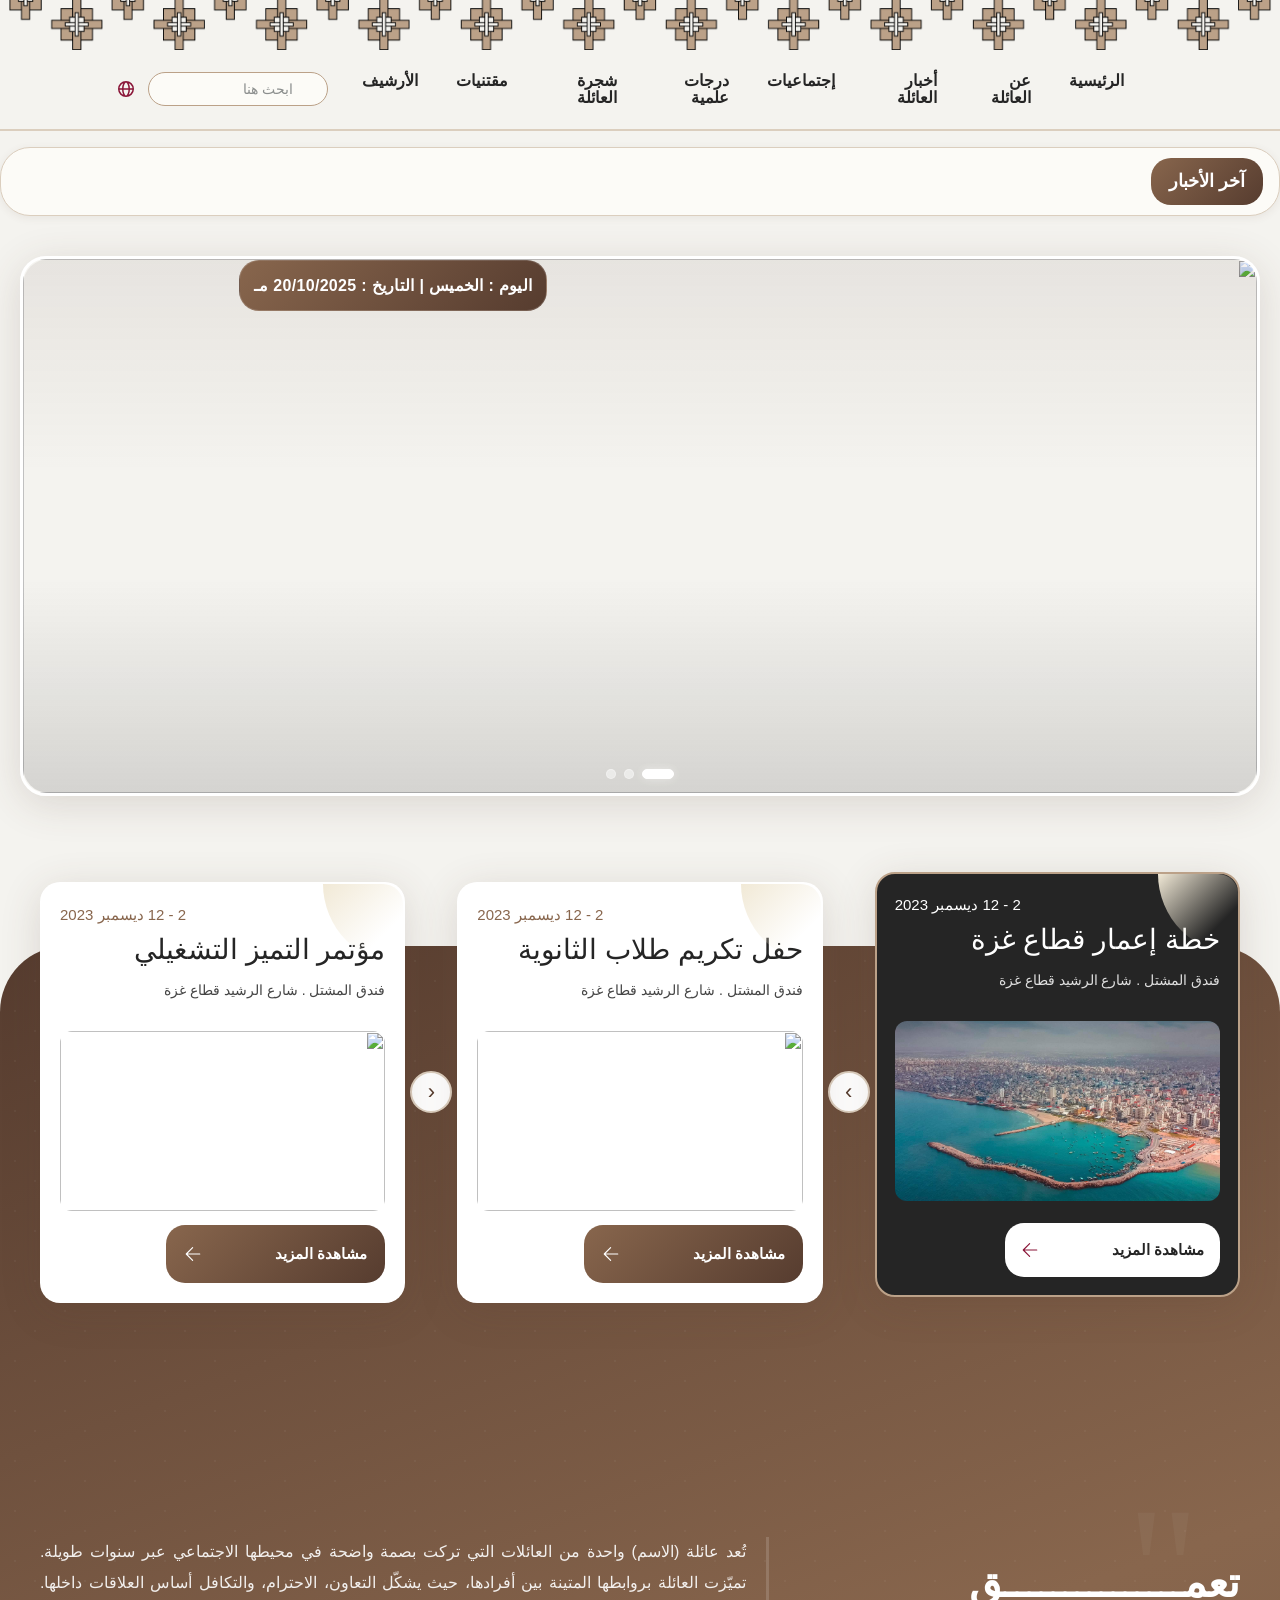
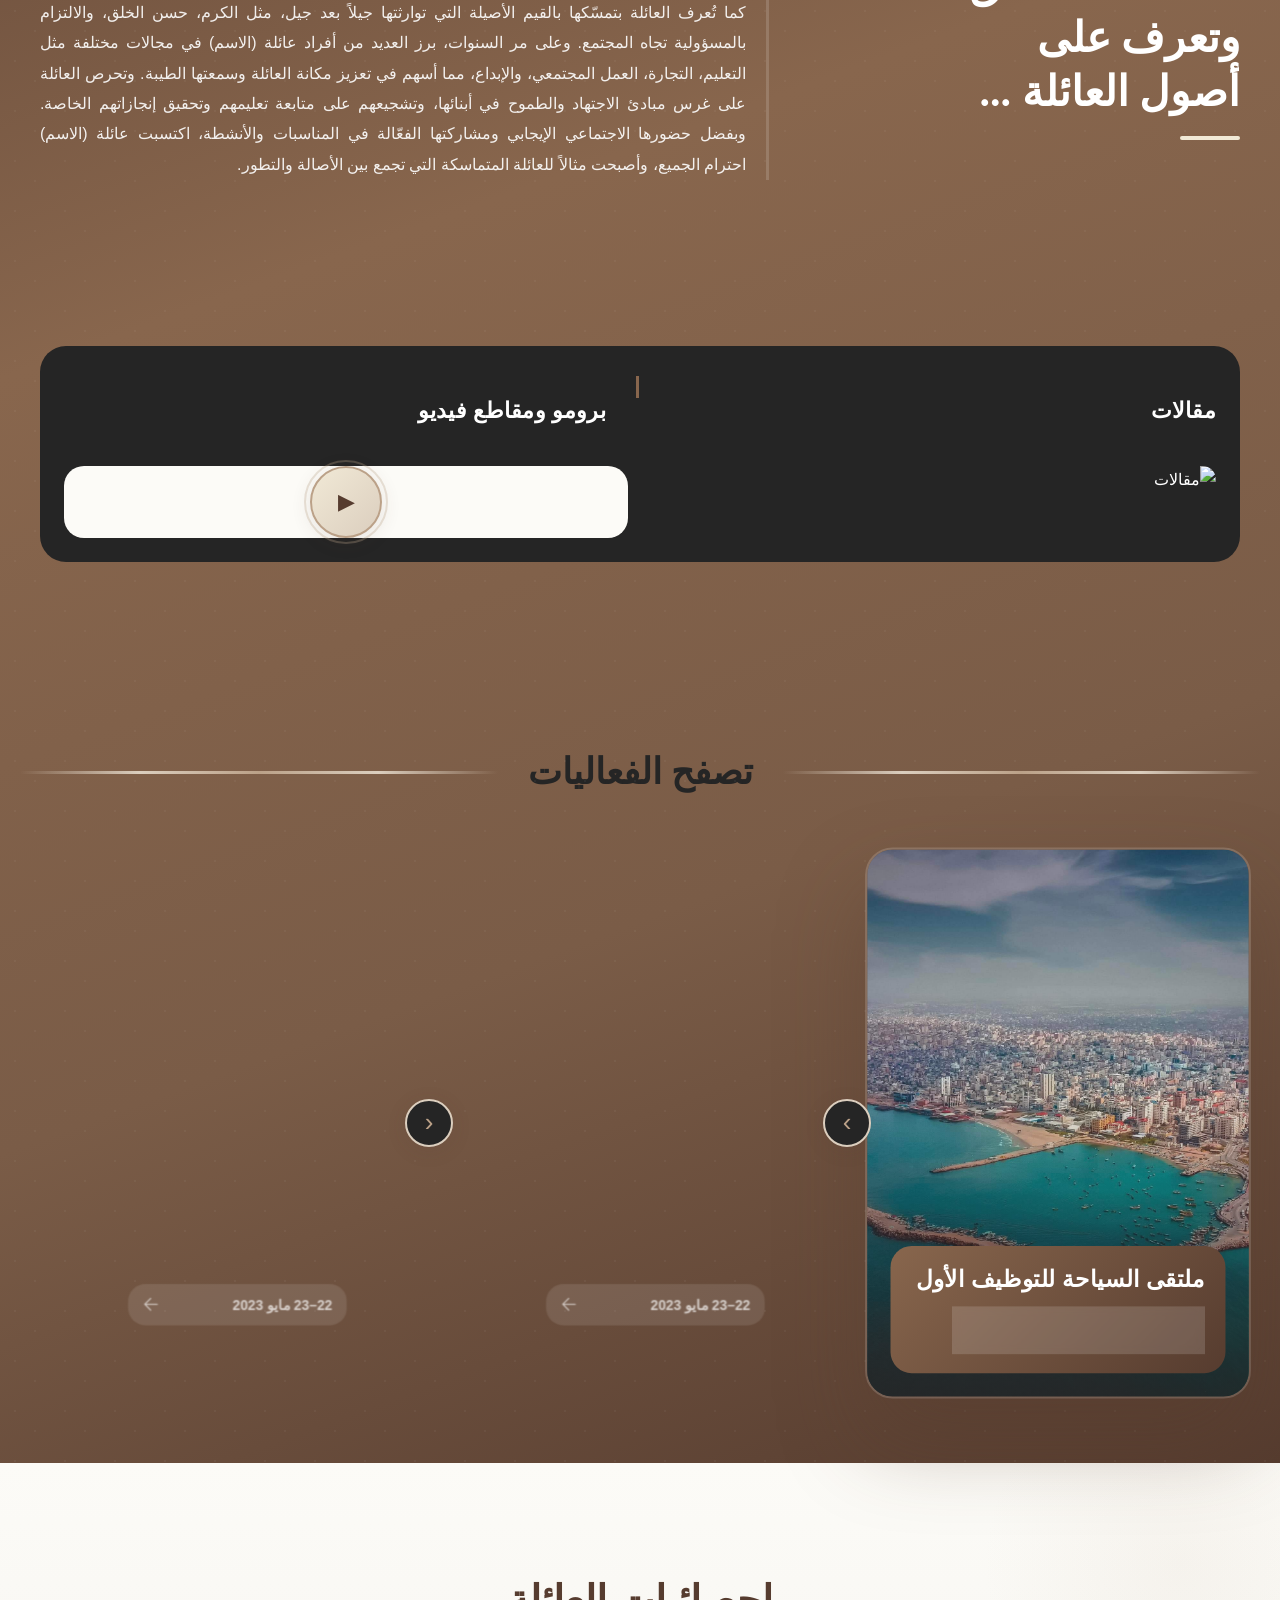
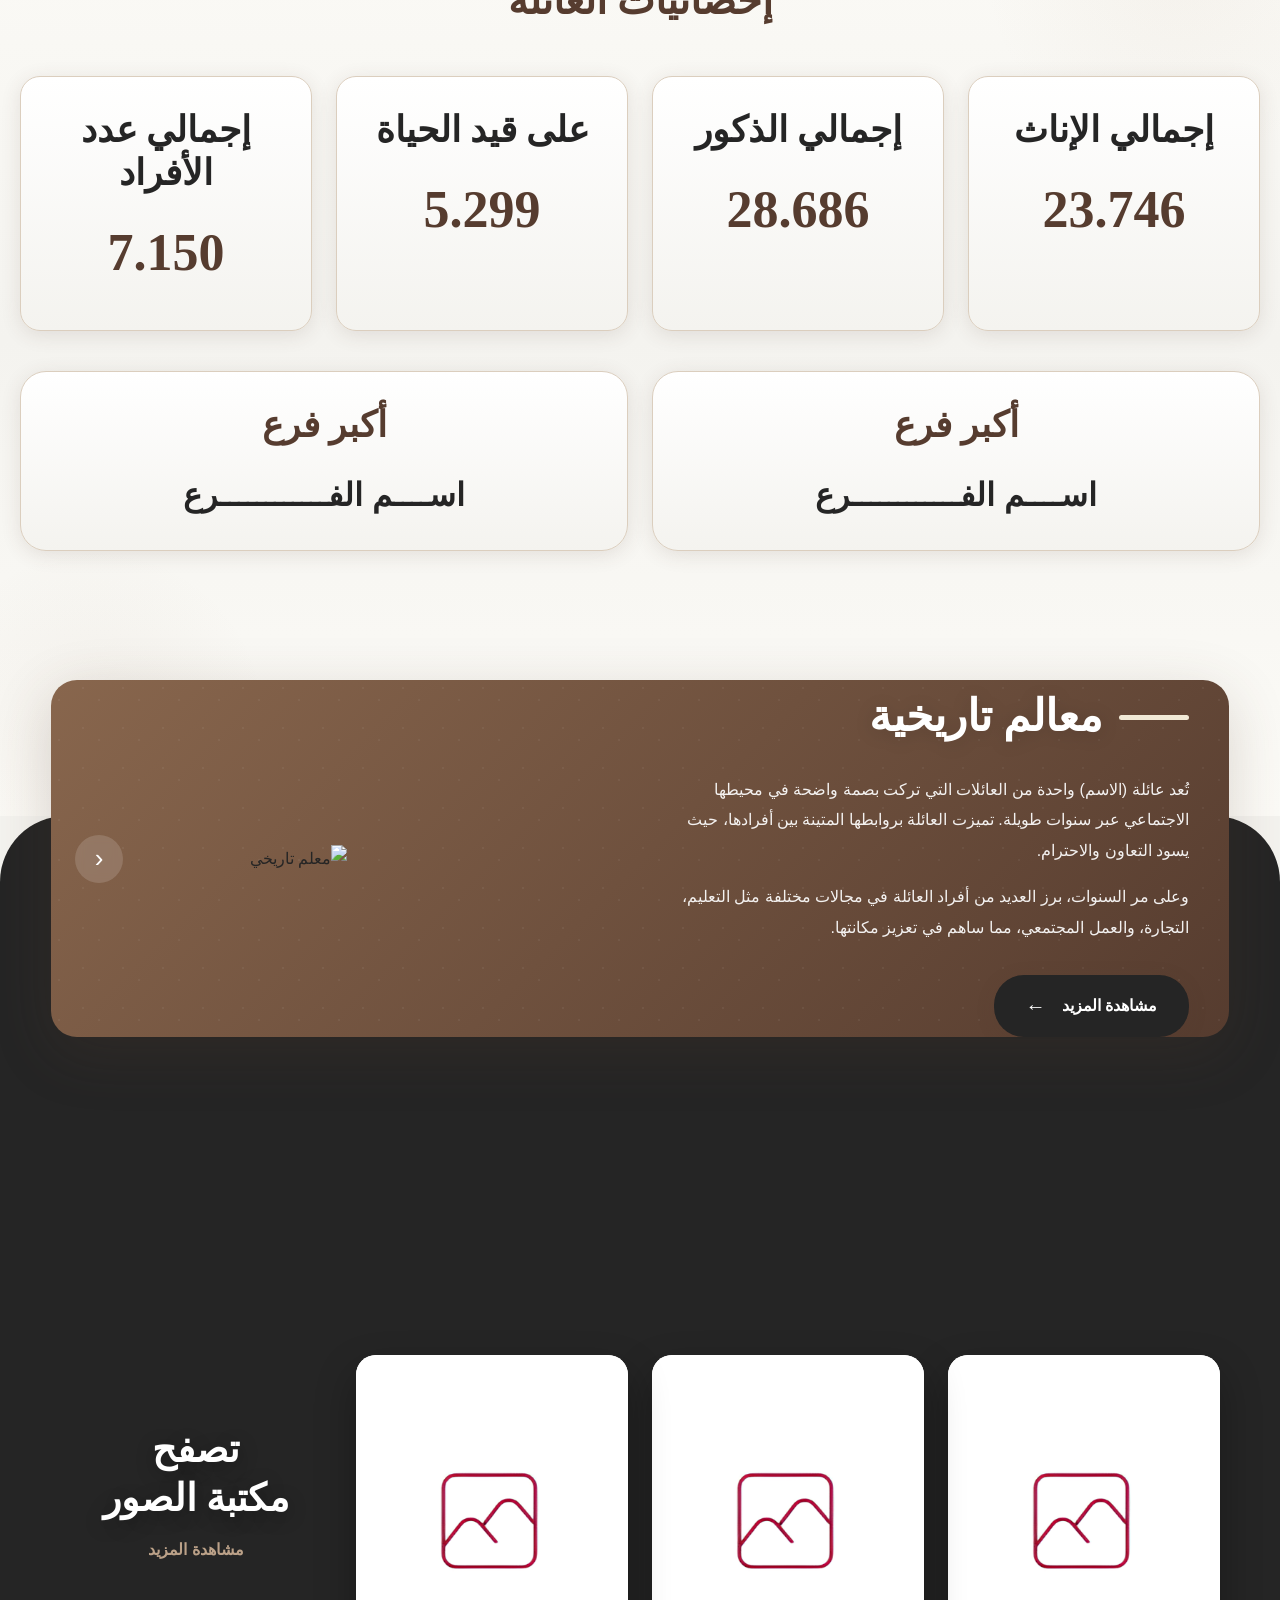
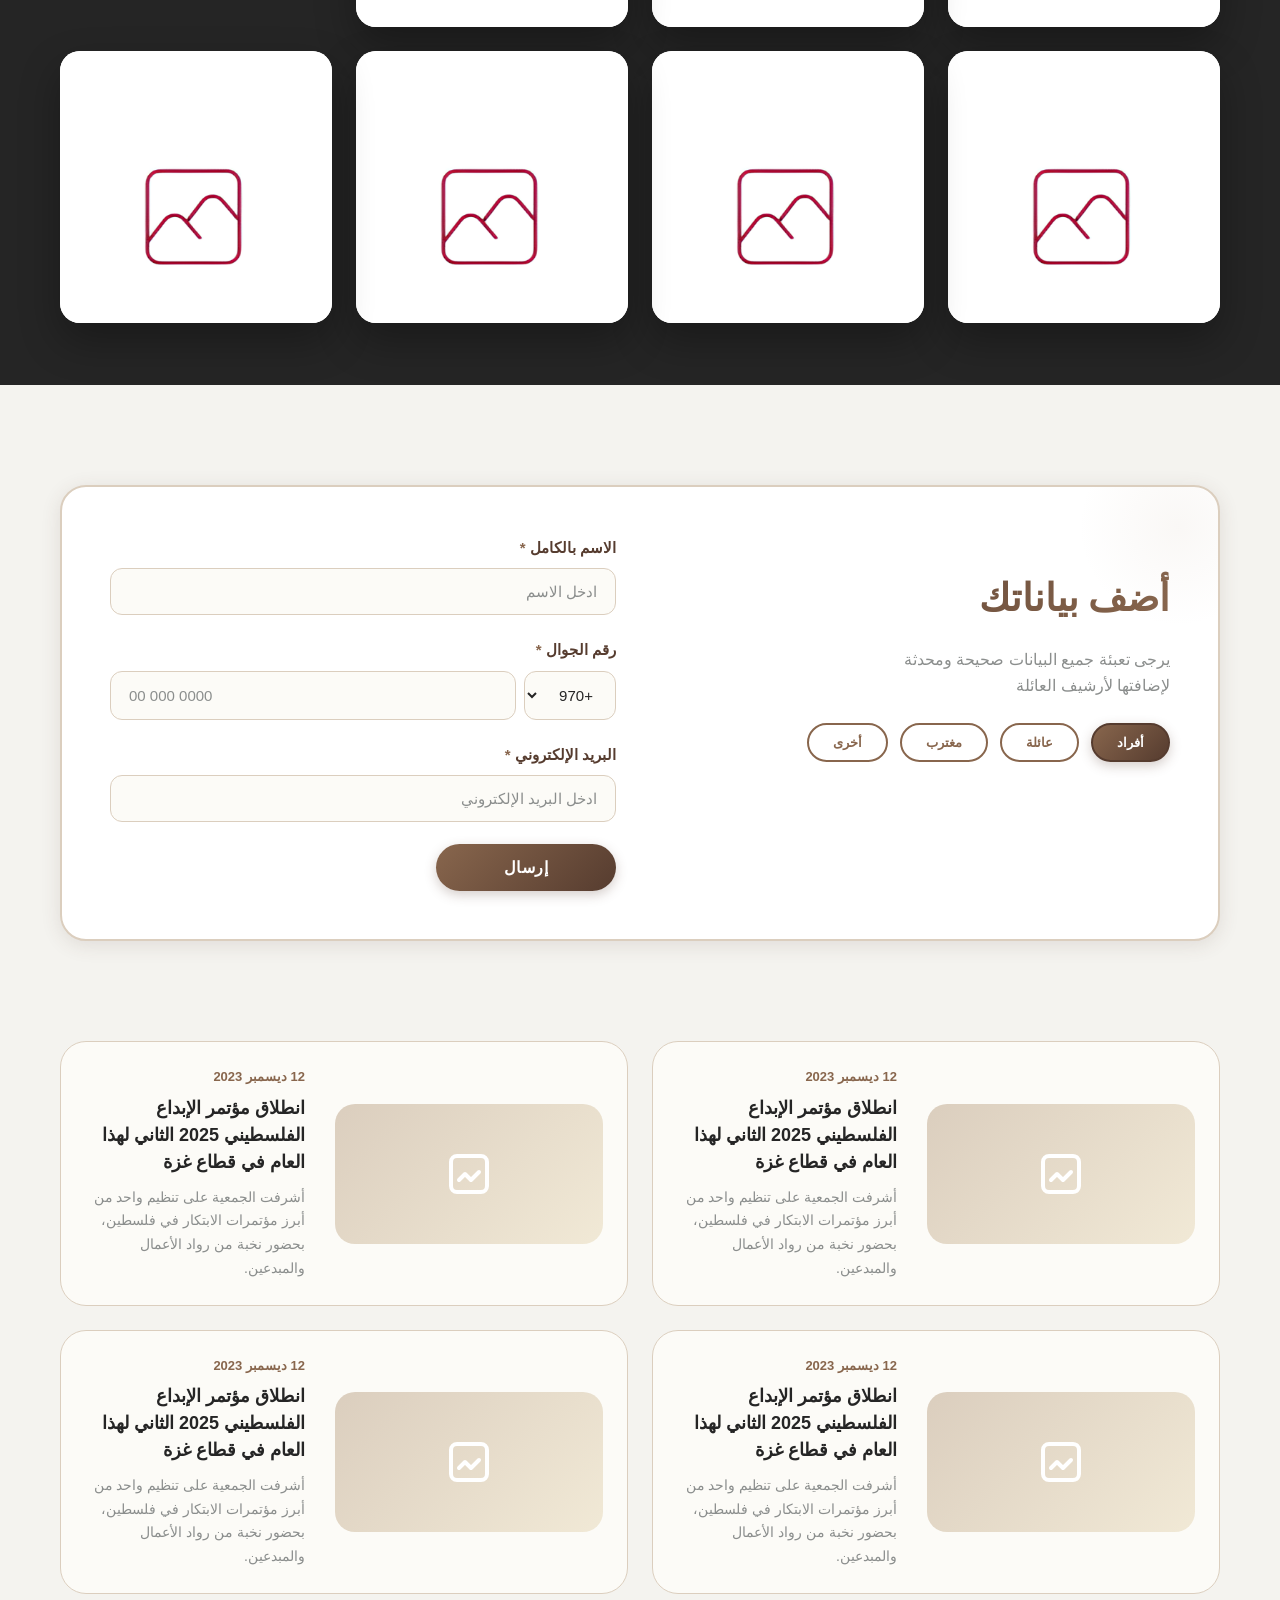
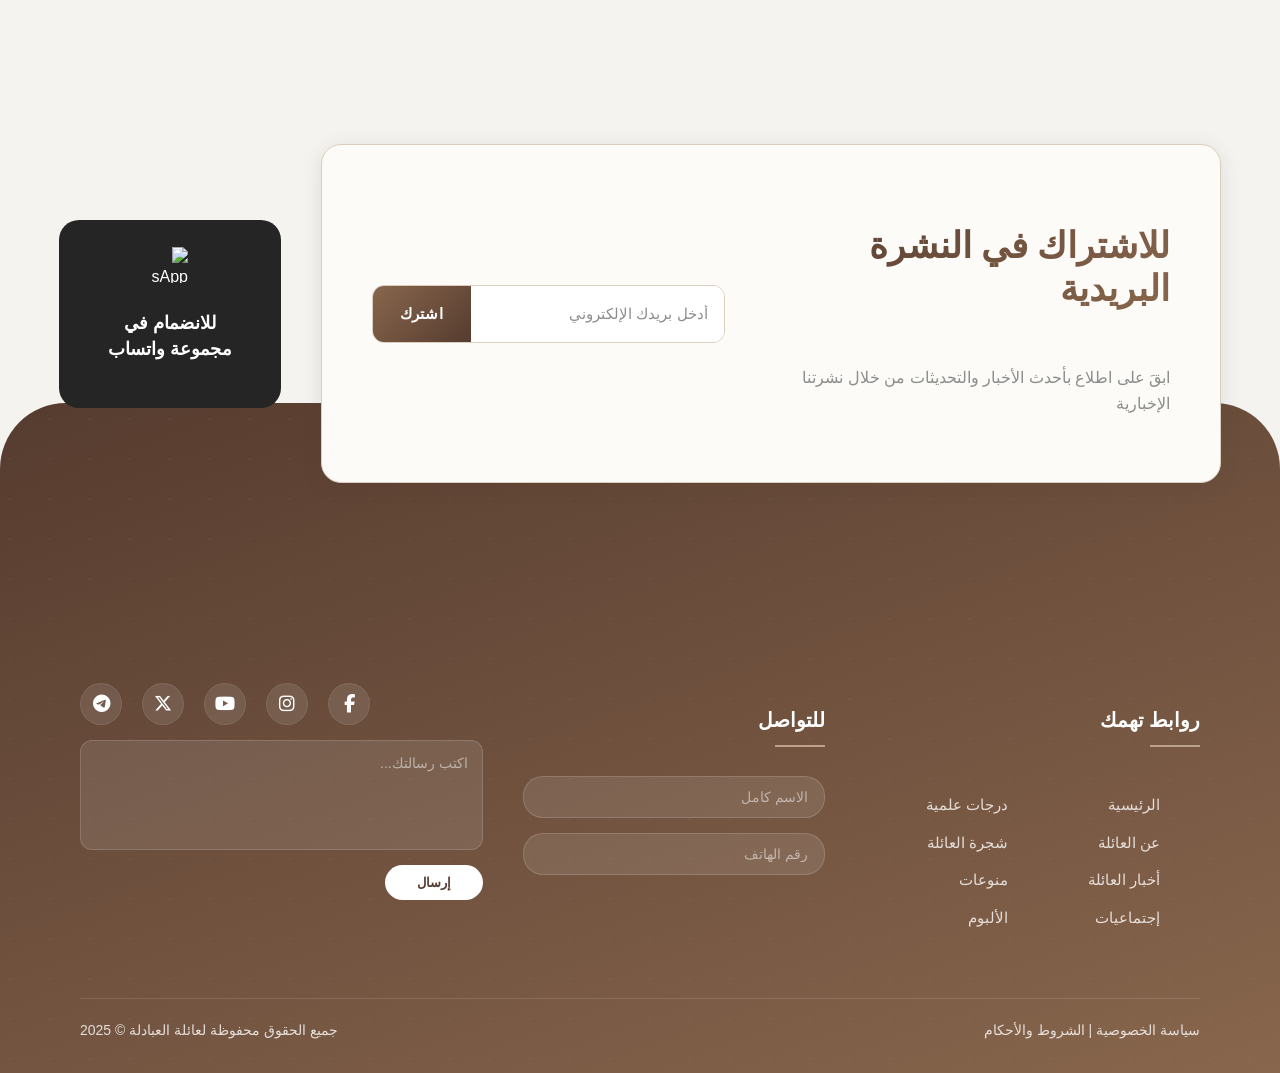
==== commit 57d5c034: "Update index.html" ====
--- a/index.html
+++ b/index.html
@@ -2,61 +2,50 @@
 <html lang="ar" dir="rtl">
   <head>
     <meta charset="UTF-8" />
-    <title>العبادلة - موقع العائلة</title>
+    <title>Home Page</title>
     <meta name="viewport" content="width=device-width, initial-scale=1.0" />
 
-    <link rel="stylesheet" href="https://cdnjs.cloudflare.com/ajax/libs/meyer-reset/2.0/reset.min.css" />
-    <link rel="stylesheet" href="https://cdnjs.cloudflare.com/ajax/libs/font-awesome/6.5.1/css/all.min.css" />
+    <!-- Reset -->
+    <link
+      rel="stylesheet"
+      href="https://cdnjs.cloudflare.com/ajax/libs/meyer-reset/2.0/reset.min.css"
+    />
+
+    <!-- Font -->
+<link rel="stylesheet"
+      href="https://cdnjs.cloudflare.com/ajax/libs/font-awesome/6.5.1/css/all.min.css">
+    <script src='https://kit.fontawesome.com/a076d05399.js' crossorigin='anonymous'></script>
     <link rel="stylesheet" href="style.css" />
   </head>
   <body>
-
     <!-- ================= TOP ORNAMENT ================= -->
     <img src="img/Group 126.png" class="top-ornament" alt="" />
 
     <!-- ================= HEADER ================= -->
-    <header class="header container" id="header">
+    <header class="header container">
       <div class="header-right">
-        <nav class="nav" id="navMenu">
-          <a href="index.html" class="active">الرئيسية</a>
-          <a href="about.html">عن العائلة</a>
-          <a href="news.html">أخبار العائلة</a>
-          <a href="events.html">فعاليات</a>
-          <a href="social.html">إجتماعيات</a>
-          <a href="family-tree.html">شجرة العائلة</a>
-          <a href="personalities.html">شخصيات إعتبارية</a>
-          <a href="album.html">الألبوم</a>
-          <a href="informations.html">معلومات</a>
+        <nav class="nav">
+          <a href="#">الرئيسية</a>
+          <a href="#">عن العائلة</a>
+          <a href="#">أخبار العائلة</a>
+          <a href="#">إجتماعيات</a>
+          <a href="#">درجات علمية</a>
+          <a href="#">شجرة العائلة</a>
+          <a href="#">مقتنيات</a>
+          <a href="#">الأرشيف</a>
         </nav>
 
         <div class="tools">
-          <div class="search-wrapper">
-            <i class="fas fa-search search-icon"></i>
-            <input class="search" type="text" placeholder="ابحث هنا" id="siteSearch" autocomplete="off" />
-            <div class="search-dropdown" id="searchDropdown"></div>
-          </div>
-          <div class="lang-wrapper">
-            <button class="globe-btn" id="globeBtn" aria-label="اللغة">
-              <i class="fas fa-globe"></i>
-            </button>
-            <div class="lang-dropdown" id="langDropdown">
-              <div class="lang-option active">
-                <i class="fas fa-check"></i>
-                <span>العربية</span>
-              </div>
-            </div>
-          </div>
-        </div>
-      </div>
-
-      <button class="mobile-toggle" id="mobileToggle" aria-label="القائمة">
-        <span></span><span></span><span></span>
-      </button>
+          <input class="search" type="text" placeholder="ابحث هنا" />
+          <img src="img/globe.svg" class="globe" alt="لغة" />
+        </div>
+      </div>
     </header>
 
     <!-- ================= BREAKING ================= -->
-    <div class="breaking container" data-animate="fade-up">
+    <div class="breaking container">
       <span class="badge">آخر الأخبار</span>
+
       <div class="breaking-wrapper">
         <div class="breaking-track">
           خبر عاجل ومهم الآن يحدث في قطاع غزة … اغتنم الفرصة الآن … خبر عاجل
@@ -65,57 +54,74 @@
       </div>
     </div>
 
+    <!-- ================= BACK ORNAMENT ================= -->
+    <img src="img/image-3.png" class="ornament" alt="" />
+
     <!-- ================= HERO ================= -->
-    <section class="hero container" data-animate="fade-up">
+    <section class="hero container">
       <div class="hero-image hero-slider">
+        <!-- FIXED DATE (ONE DATE ONLY) -->
         <span class="date"> اليوم : الخميس | التاريخ : 20/10/2025 مـ </span>
+
+        <!-- SLIDES -->
         <img src="img/banner.jpg" class="slide active" loading="lazy" alt="" />
         <img src="img/banner2.jpg" class="slide" loading="lazy" alt="" />
         <img src="img/banner3.jpg" class="slide" loading="lazy" alt="" />
+
+        <!-- DOTS -->
         <div class="slider-dots"></div>
       </div>
     </section>
 
-    <!-- ================= EVENTS ================= -->
     <section class="family-events">
       <div class="container">
-        <div class="events-row" data-animate="fade-up">
+        <!-- slider -->
+        <div class="events-row">
           <div class="event-card">
             <span class="event-date">2 - 12 ديسمبر 2023</span>
             <h3>خطة إعمار قطاع غزة</h3>
             <p>فندق المشتل . شارع الرشيد قطاع غزة</p>
             <img src="img/event1.jpg" />
-            <a class="event-btn">مشاهدة المزيد <img src="img/arrow-left.svg" class="btn-icon" /></a>
+            <a class="event-btn"
+              >مشاهدة المزيد
+              <img src="img/arrow-left.svg" class="btn-icon"
+            /></a>
           </div>
 
-          <button class="arrow right" aria-label="التالي">›</button>
+          <button class="arrow right">›</button>
 
           <div class="event-card">
             <span class="event-date">2 - 12 ديسمبر 2023</span>
             <h3>حفل تكريم طلاب الثانوية</h3>
             <p>فندق المشتل . شارع الرشيد قطاع غزة</p>
             <img src="img/event2.jpg" />
-            <a class="event-btn">مشاهدة المزيد <img src="img/arrow-left.svg" class="btn-icon" /></a>
+            <a class="event-btn"
+              >مشاهدة المزيد <img src="img/arrow-left.svg" class="btn-icon"
+            /></a>
           </div>
 
-          <button class="arrow left" aria-label="السابق">‹</button>
+          <button class="arrow left">‹</button>
 
           <div class="event-card">
             <span class="event-date">2 - 12 ديسمبر 2023</span>
             <h3>مؤتمر التميز التشغيلي</h3>
             <p>فندق المشتل . شارع الرشيد قطاع غزة</p>
             <img src="img/event3.jpg" />
-            <a class="event-btn">مشاهدة المزيد <img src="img/arrow-left.svg" class="btn-icon" /></a>
+            <a class="event-btn"
+              >مشاهدة المزيد <img src="img/arrow-left.svg" class="btn-icon"
+            /></a>
           </div>
         </div>
 
-        <!-- ================= FAMILY DESCRIPTION ================= -->
+        <!-- description -->
+
         <section class="family-desc">
           <div class="container family-desc-inner">
-            <div class="family-title" data-animate="fade-right">
+            <div class="family-title">
               <h2>تعمـــــــــــــــق وتعرف على أصول العائلة ...</h2>
             </div>
-            <div class="family-text" data-animate="fade-left">
+
+            <div class="family-text">
               <p class="article-text">
                 تُعد عائلة (الاسم) واحدة من العائلات التي تركت بصمة واضحة في
                 محيطها الاجتماعي عبر سنوات طويلة. تميّزت العائلة بروابطها
@@ -135,316 +141,826 @@
           </div>
         </section>
 
-        <!-- ================= MEDIA SHOWCASE ================= -->
-        <section class="media-showcase" data-animate="fade-up">
-          <div class="container">
-            <div class="media-wrapper">
-              <div class="media-block articles">
-                <div class="media-head"><h3>مقالات</h3></div>
-                <div class="articles-image">
-                  <img src="img/article.jpg" alt="مقالات" />
+    <section class="media-showcase">
+      <div class="container">
+        <div class="media-wrapper">
+          <!-- ARTICLES -->
+          <div class="media-block articles">
+            <div class="media-head"><h3>مقالات</h3></div>
+            <div class="articles-image">
+              <img src="img/article.jpg" alt="مقالات" />
+            </div>
+          </div>
+          <!-- VIDEO -->
+          <div class="media-block video">
+            <div class="media-head divider"><h3>برومو ومقاطع فيديو</h3></div>
+            <div class="video-box"><span class="play-btn"> ▶ </span></div>
+          </div>
+        </div>
+      </div>
+    </section>
+
+
+     <!-- Activity Activity -->
+      
+<section class="section-title">
+    <div class="title-wrapper">
+        <span class="line"></span>
+        <h2>تصفح الفعاليات</h2>
+        <span class="line"></span>
+    </div>
+</section>
+
+<div class="activites-row">
+
+
+    <div class="activity-card active">
+        <img  class="activity-img" src="img/event1.jpg">
+        <div class="activity-info">
+            <h3>ملتقى السياحة للتوظيف الأول</h3>
+           <div class="activity-meta">
+                    <span class="activity-date">22–23 مايو 2023</span>
+                    <img src="img/arrow-left.svg" class="activity-arrow">
+            </div>
+        </div>
+    </div>
+    <button class="arrow-activty right">›</button>
+
+    <div class="activity-card">
+        <img class="activity-img" src="img/event2.jpg">
+        <div class="activity-info">
+            <h3>ملتقى السياحة للتوظيف الأول</h3>
+           <div class="activity-meta">
+                    <span class="activity-date">22–23 مايو 2023</span>
+                    <img src="img/arrow-left.svg" class="activity-arrow">
                 </div>
-              </div>
-              <div class="media-block video">
-                <div class="media-head divider"><h3>برومو ومقاطع فيديو</h3></div>
-                <div class="video-box"><span class="play-btn">▶</span></div>
-              </div>
-            </div>
-          </div>
+        </div>
+    </div>
+          <button class="arrow-activty left">‹</button>
+            <div class="activity-card">
+                <img  class="activity-img" src="img/event3.jpg">
+                <div class="activity-info">
+                    <h3>ملتقى السياحة للتوظيف الأول</h3>
+                    <div class="activity-meta">
+                            <span class="activity-date">22–23 مايو 2023</span>
+                            <img src="img/arrow-left.svg" class="activity-arrow">
+                        </div>
+                </div>
+            </div>
+
+  
+
+    </div>
+
+    </div>
+</section>
+
+
+  <!-- Statics -->
+
+  <section class="family-stats">
+    <div class="container">
+
+        <h2 class="stats-title">إحصائيات العائلة</h2>
+
+        <!-- top stats -->
+        <div class="stats-grid">
+            <div class="stat-card">
+                <span class="stat-label">إجمالي الإناث</span>
+                <span class="stat-number" data-target="54800">0</span>
+
+            </div>
+
+            <div class="stat-card">
+                <span class="stat-label">إجمالي الذكور</span>
+                <span class="stat-number" data-target="66200">0</span>
+            </div>
+
+            <div class="stat-card">
+                <span class="stat-label">على قيد الحياة</span>
+                <span class="stat-number" data-target="12230">0</span>
+
+            </div>
+
+            <div class="stat-card">
+                <span class="stat-label">إجمالي عدد الأفراد</span>
+                <span class="stat-number" data-target="16500">0</span>
+
+            </div>
+        </div>
+
+        <!-- bottom stats -->
+        <div class="stats-wide">
+            <div class="wide-card">
+                <span class="wide-label">أكبر فرع</span>
+                <span class="wide-value">اســــم الفــــــــــــرع</span>
+            </div>
+
+            <div class="wide-card">
+                <span class="wide-label">أكبر فرع</span>
+                <span class="wide-value">اســــم الفــــــــــــرع</span>
+            </div>
+        </div>
+
+    </div>
+</section>
+
+
+
+
+<section class="library-images" > 
+  <div class="container">
+        <section class="landmark-section">
+            <div class="landmark-card">
+
+                <!-- السهم -->
+                <button class="nav-arrow">‹</button>
+            <!-- المحتوى -->
+                <div class="landmark-content">
+                    <h2 class="landmark-title">
+                        <span class="dash"></span>
+                        معالم تاريخية
+                    </h2>
+
+                    <p>
+                        تُعد عائلة (الاسم) واحدة من العائلات التي تركت بصمة واضحة في محيطها
+                        الاجتماعي عبر سنوات طويلة. تميزت العائلة بروابطها المتينة بين أفرادها،
+                        حيث يسود التعاون والاحترام.
+                    </p>
+
+                    <p>
+                        وعلى مر السنوات، برز العديد من أفراد العائلة في مجالات مختلفة مثل
+                        التعليم، التجارة، والعمل المجتمعي، مما ساهم في تعزيز مكانتها.
+                    </p>
+
+                    <a href="#" class="more-btn">
+                        مشاهدة المزيد
+                        <span class="btn-arrow">←</span>
+                    </a>
+                </div>
+                <!-- الصورة -->
+                <div class="landmark-image">
+                    <img src="img/jureselem.png" alt="معلم تاريخي">
+                </div>
+
+          
+
+            </div>
         </section>
-
-        <!-- ================= ACTIVITIES ================= -->
-        <section class="section-title" data-animate="fade-up">
-          <div class="title-wrapper">
-            <span class="line"></span>
-            <h2 class="gradient-text">تصفح الفعاليات</h2>
-            <span class="line"></span>
-          </div>
-        </section>
-
-        <div class="activites-row" data-animate="fade-up">
-          <div class="activity-card active">
-            <img class="activity-img" src="img/event1.jpg" />
-            <div class="activity-info">
-              <h3>ملتقى السياحة للتوظيف الأول</h3>
-              <div class="activity-meta">
-                <span class="activity-date">22–23 مايو 2023</span>
-                <img src="img/arrow-left.svg" class="activity-arrow" />
-              </div>
-            </div>
-          </div>
-          <button class="arrow-activty right" aria-label="التالي">›</button>
-
-          <div class="activity-card">
-            <img class="activity-img" src="img/event2.jpg" />
-            <div class="activity-info">
-              <h3>ملتقى السياحة للتوظيف الأول</h3>
-              <div class="activity-meta">
-                <span class="activity-date">22–23 مايو 2023</span>
-                <img src="img/arrow-left.svg" class="activity-arrow" />
-              </div>
-            </div>
-          </div>
-          <button class="arrow-activty left" aria-label="السابق">‹</button>
-
-          <div class="activity-card">
-            <img class="activity-img" src="img/event3.jpg" />
-            <div class="activity-info">
-              <h3>ملتقى السياحة للتوظيف الأول</h3>
-              <div class="activity-meta">
-                <span class="activity-date">22–23 مايو 2023</span>
-                <img src="img/arrow-left.svg" class="activity-arrow" />
-              </div>
-            </div>
-          </div>
-        </div>
-      </div>
-    </section>
-
-    <!-- ================= STATISTICS ================= -->
-    <section class="family-stats" data-animate="fade-up">
-      <div class="container">
-        <h2 class="stats-title gradient-text">إحصائيات العائلة</h2>
-
-        <div class="stats-grid">
-          <div class="stat-card">
-            <span class="stat-label">إجمالي الإناث</span>
-            <span class="stat-number" data-target="54800">0</span>
-          </div>
-          <div class="stat-card">
-            <span class="stat-label">إجمالي الذكور</span>
-            <span class="stat-number" data-target="66200">0</span>
-          </div>
-          <div class="stat-card">
-            <span class="stat-label">على قيد الحياة</span>
-            <span class="stat-number" data-target="12230">0</span>
-          </div>
-          <div class="stat-card">
-            <span class="stat-label">إجمالي عدد الأفراد</span>
-            <span class="stat-number" data-target="16500">0</span>
-          </div>
-        </div>
-
-        <div class="stats-wide">
-          <div class="wide-card">
-            <span class="wide-label">أكبر فرع</span>
-            <span class="wide-value">اســــم الفــــــــــــرع</span>
-          </div>
-          <div class="wide-card">
-            <span class="wide-label">أكبر فرع</span>
-            <span class="wide-value">اســــم الفــــــــــــرع</span>
-          </div>
-        </div>
-      </div>
-    </section>
-
-    <!-- ================= LANDMARKS ================= -->
-    <section class="library-images">
-      <div class="container">
-        <section class="landmark-section">
-          <div class="landmark-card" data-animate="fade-up">
-            <button class="nav-arrow" aria-label="السابق">‹</button>
-            <div class="landmark-content">
-              <h2 class="landmark-title">
-                <span class="dash"></span>
-                معالم تاريخية
-              </h2>
-              <p>
-                تُعد عائلة (الاسم) واحدة من العائلات التي تركت بصمة واضحة في محيطها
-                الاجتماعي عبر سنوات طويلة. تميزت العائلة بروابطها المتينة بين أفرادها،
-                حيث يسود التعاون والاحترام.
-              </p>
-              <p>
-                وعلى مر السنوات، برز العديد من أفراد العائلة في مجالات مختلفة مثل
-                التعليم، التجارة، والعمل المجتمعي، مما ساهم في تعزيز مكانتها.
-              </p>
-              <a href="#" class="more-btn">
-                مشاهدة المزيد
-                <span class="btn-arrow">←</span>
-              </a>
-            </div>
-            <div class="landmark-image">
-              <img src="img/jureselem.png" alt="معلم تاريخي" />
-            </div>
-          </div>
-        </section>
-      </div>
-    </section>
-
-    <!-- ================= GALLERY ================= -->
-    <section class="gallery-section">
-      <div class="gallery-wrapper">
-        <div class="gallery-grid" id="galleryGrid"></div>
-      </div>
-    </section>
-
-    <!-- LIGHTBOX -->
-    <div class="lightbox" id="lightbox">
-      <span class="close">&times;</span>
-      <img id="lightboxImg" alt="Gallery preview" />
-    </div>
-
-    <!-- ================= FORM ================= -->
-    <section class="form-section" data-animate="fade-up">
-      <div class="form-box">
-        <div class="form-info">
-          <h2>أضف بياناتك</h2>
-          <p>يرجى تعبئة جميع البيانات صحيحة ومحدثة<br />لإضافتها لأرشيف العائلة</p>
-          <div class="type-buttons">
-            <button class="type-btn active">أفراد</button>
-            <button class="type-btn">عائلة</button>
-            <button class="type-btn">مغترب</button>
-            <button class="type-btn">أخرى</button>
-          </div>
-        </div>
-
-        <form class="form-fields">
-          <div class="field">
-            <label>الاسم بالكامل <span>*</span></label>
-            <input type="text" placeholder="ادخل الاسم" />
-          </div>
-          <div class="field">
-            <label>رقم الجوال <span>*</span></label>
+  </div>
+</section>
+
+
+
+<section class="gallery-section">
+  <div class="gallery-wrapper">
+    <div class="gallery-grid" id="galleryGrid">
+      <!-- الصور تُحقن هنا -->
+    </div>
+  </div>
+</section>
+
+<!-- LIGHTBOX -->
+<div class="lightbox" id="lightbox">
+  <span class="close">&times;</span>
+  <img id="lightboxImg">
+</div>
+
+
+
+<section class="form-section">
+  <div class="form-box">
+
+    <!-- RIGHT SIDE -->
+    <div class="form-info">
+      <h2>أضف بياناتك</h2>
+      <p>يرجى تعبئة جميع البيانات صحيحة ومحدثة<br>لإضافتها لأرشيف العائلة</p>
+
+      <div class="type-buttons">
+        <button class="type-btn active">أفراد</button>
+        <button class="type-btn">عائلة</button>
+        <button class="type-btn">مغترب</button>
+        <button class="type-btn">أخرى</button>
+      </div>
+    </div>
+
+    <!-- LEFT SIDE -->
+    <form class="form-fields">
+
+      <div class="field">
+        <label>الاسم بالكامل <span>*</span></label>
+        <input type="text" placeholder="ادخل الاسم">
+      </div>
+
+      <div class="field">
+        <label>رقم الجوال <span>*</span></label>
+        <div class="phone-input">
+          <select>
+            <option>+970</option>
+            <option>+972</option>
+          </select>
+          <input type="tel" placeholder="00 000 0000">
+        </div>
+      </div>
+
+      <div class="field">
+        <label>البريد الإلكتروني <span>*</span></label>
+        <input type="email" placeholder="ادخل البريد الإلكتروني">
+      </div>
+
+      <button type="submit" class="submit-btn">إرسال</button>
+
+    </form>
+
+  </div>
+</section>
+
+
+<section class="news-section">
+  <div class="news-grid">
+
+    <!-- CARD -->
+    <div class="news-card">
+      <div class="news-text">
+        <span class="news-date">12 ديسمبر 2023</span>
+        <h3>
+          انطلاق مؤتمر الإبداع الفلسطيني 2025 الثاني لهذا العام في قطاع غزة
+        </h3>
+        <p>
+          أشرفت الجمعية على تنظيم واحد من أبرز مؤتمرات الابتكار في فلسطين،
+          بحضور نخبة من رواد الأعمال والمبدعين.
+        </p>
+      </div>
+
+      <div class="news-image">
+        <svg width="48" height="48" viewBox="0 0 24 24" fill="none"
+          xmlns="http://www.w3.org/2000/svg">
+          <rect x="3" y="3" width="18" height="18" rx="3"
+            stroke="white" stroke-width="2"/>
+          <path d="M7 15l3-3 3 3 4-4"
+            stroke="white" stroke-width="2"
+            stroke-linecap="round" stroke-linejoin="round"/>
+        </svg>
+      </div>
+    </div>
+
+    <!-- DUPLICATE CARD -->
+    <div class="news-card">
+      <div class="news-text">
+        <span class="news-date">12 ديسمبر 2023</span>
+        <h3>
+          انطلاق مؤتمر الإبداع الفلسطيني 2025 الثاني لهذا العام في قطاع غزة
+        </h3>
+        <p>
+          أشرفت الجمعية على تنظيم واحد من أبرز مؤتمرات الابتكار في فلسطين،
+          بحضور نخبة من رواد الأعمال والمبدعين.
+        </p>
+      </div>
+      <div class="news-image">
+        <svg width="48" height="48" viewBox="0 0 24 24" fill="none"
+          xmlns="http://www.w3.org/2000/svg">
+          <rect x="3" y="3" width="18" height="18" rx="3"
+            stroke="white" stroke-width="2"/>
+          <path d="M7 15l3-3 3 3 4-4"
+            stroke="white" stroke-width="2"
+            stroke-linecap="round" stroke-linejoin="round"/>
+        </svg>
+      </div>
+    </div>
+
+    <div class="news-card">
+      <div class="news-text">
+        <span class="news-date">12 ديسمبر 2023</span>
+        <h3>
+          انطلاق مؤتمر الإبداع الفلسطيني 2025 الثاني لهذا العام في قطاع غزة
+        </h3>
+        <p>
+          أشرفت الجمعية على تنظيم واحد من أبرز مؤتمرات الابتكار في فلسطين،
+          بحضور نخبة من رواد الأعمال والمبدعين.
+        </p>
+      </div>
+      <div class="news-image">
+        <svg width="48" height="48" viewBox="0 0 24 24" fill="none"
+          xmlns="http://www.w3.org/2000/svg">
+          <rect x="3" y="3" width="18" height="18" rx="3"
+            stroke="white" stroke-width="2"/>
+          <path d="M7 15l3-3 3 3 4-4"
+            stroke="white" stroke-width="2"
+            stroke-linecap="round" stroke-linejoin="round"/>
+        </svg>
+      </div>
+    </div>
+
+    <div class="news-card">
+      <div class="news-text">
+        <span class="news-date">12 ديسمبر 2023</span>
+        <h3>
+          انطلاق مؤتمر الإبداع الفلسطيني 2025 الثاني لهذا العام في قطاع غزة
+        </h3>
+        <p>
+          أشرفت الجمعية على تنظيم واحد من أبرز مؤتمرات الابتكار في فلسطين،
+          بحضور نخبة من رواد الأعمال والمبدعين.
+        </p>
+      </div>
+      <div class="news-image">
+        <svg width="48" height="48" viewBox="0 0 24 24" fill="none"
+          xmlns="http://www.w3.org/2000/svg">
+          <rect x="3" y="3" width="18" height="18" rx="3"
+            stroke="white" stroke-width="2"/>
+          <path d="M7 15l3-3 3 3 4-4"
+            stroke="white" stroke-width="2"
+            stroke-linecap="round" stroke-linejoin="round"/>
+        </svg>
+      </div>
+    </div>
+
+  </div>
+</section>
+
+<section class="newsletter-wrapper">
+
+    <!-- WhatsApp Box -->
+
+    <!-- Newsletter Box -->
+    <div class="newsletter-box">
+        <div class="newsletter-content">
+   
+            <h2>للاشتراك في النشرة البريدية</h2>
+            <p>
+                ابقَ على اطلاع بأحدث الأخبار والتحديثات من خلال
+                نشرتنا الإخبارية
+            </p>
+        </div>
+
+        <form class="newsletter-form">
+            <input type="email" placeholder="أدخل بريدك الإلكتروني">
+            <button type="submit">اشترك</button>
+        </form>
+    </div>
+    <div class="whatsapp-box">
+        <img src="img/social-icons.svg" alt="WhatsApp">
+        <p>للانضمام في<br>مجموعة واتساب</p>
+    </div>
+</section>
+ 
+<footer class="footer">
+
+    <div class="footer-top">
+
+        <!-- RIGHT : LINKS -->
+        <div class="footer-box footer-links">
+            <h3>روابط تهمك</h3>
+
+            <div class="links-columns">
+                <ul>
+                    <li>الرئيسية</li>
+                    <li>عن العائلة</li>
+                    <li>أخبار العائلة</li>
+                    <li>إجتماعيات</li>
+                </ul>
+                <ul>
+                    <li>درجات علمية</li>
+                    <li>شجرة العائلة</li>
+                    <li>منوعات</li>
+                    <li>الألبوم</li>
+                </ul>
+            </div>
+        </div>
+
+   <!-- CENTER : CONTACT -->
+        <div class="footer-box footer-contact">
+            <h3>للتواصل</h3>
+
+            <input type="text" placeholder="الاسم كامل">
             <div class="phone-input">
-              <select><option>+970</option><option>+972</option></select>
-              <input type="tel" placeholder="00 000 0000" />
-            </div>
-          </div>
-          <div class="field">
-            <label>البريد الإلكتروني <span>*</span></label>
-            <input type="email" placeholder="ادخل البريد الإلكتروني" />
-          </div>
-          <button type="submit" class="submit-btn">إرسال</button>
-        </form>
-      </div>
-    </section>
-
-    <!-- ================= NEWS ================= -->
-    <section class="news-section" data-animate="fade-up">
-      <div class="news-grid">
-        <div class="news-card">
-          <div class="news-text">
-            <span class="news-date">12 ديسمبر 2023</span>
-            <h3>انطلاق مؤتمر الإبداع الفلسطيني 2025 الثاني لهذا العام في قطاع غزة</h3>
-            <p>أشرفت الجمعية على تنظيم واحد من أبرز مؤتمرات الابتكار في فلسطين، بحضور نخبة من رواد الأعمال والمبدعين.</p>
-          </div>
-          <div class="news-image">
-            <i class="fas fa-image"></i>
-          </div>
-        </div>
-        <div class="news-card">
-          <div class="news-text">
-            <span class="news-date">12 ديسمبر 2023</span>
-            <h3>انطلاق مؤتمر الإبداع الفلسطيني 2025 الثاني لهذا العام في قطاع غزة</h3>
-            <p>أشرفت الجمعية على تنظيم واحد من أبرز مؤتمرات الابتكار في فلسطين، بحضور نخبة من رواد الأعمال والمبدعين.</p>
-          </div>
-          <div class="news-image">
-            <i class="fas fa-image"></i>
-          </div>
-        </div>
-        <div class="news-card">
-          <div class="news-text">
-            <span class="news-date">12 ديسمبر 2023</span>
-            <h3>انطلاق مؤتمر الإبداع الفلسطيني 2025 الثاني لهذا العام في قطاع غزة</h3>
-            <p>أشرفت الجمعية على تنظيم واحد من أبرز مؤتمرات الابتكار في فلسطين، بحضور نخبة من رواد الأعمال والمبدعين.</p>
-          </div>
-          <div class="news-image">
-            <i class="fas fa-image"></i>
-          </div>
-        </div>
-        <div class="news-card">
-          <div class="news-text">
-            <span class="news-date">12 ديسمبر 2023</span>
-            <h3>انطلاق مؤتمر الإبداع الفلسطيني 2025 الثاني لهذا العام في قطاع غزة</h3>
-            <p>أشرفت الجمعية على تنظيم واحد من أبرز مؤتمرات الابتكار في فلسطين، بحضور نخبة من رواد الأعمال والمبدعين.</p>
-          </div>
-          <div class="news-image">
-            <i class="fas fa-image"></i>
-          </div>
-        </div>
-      </div>
-    </section>
-
-    <!-- ================= NEWSLETTER ================= -->
-    <section class="newsletter-wrapper" data-animate="fade-up">
-      <div class="newsletter-box">
-        <div class="newsletter-content">
-          <h2>للاشتراك في النشرة البريدية</h2>
-          <p>ابقَ على اطلاع بأحدث الأخبار والتحديثات من خلال نشرتنا الإخبارية</p>
-        </div>
-        <form class="newsletter-form">
-          <input type="email" placeholder="أدخل بريدك الإلكتروني" />
-          <button type="submit">اشترك</button>
-        </form>
-      </div>
-      <div class="whatsapp-box">
-        <img src="img/Social-Icons.svg" alt="WhatsApp" />
-        <p>للانضمام في<br />مجموعة واتساب</p>
-      </div>
-    </section>
-
-    <!-- ================= FOOTER ================= -->
-    <footer class="footer">
-      <div class="footer-top">
-        <div class="footer-box footer-links">
-          <h3>روابط تهمك</h3>
-          <div class="links-columns">
-            <ul>
-              <li>الرئيسية</li>
-              <li>عن العائلة</li>
-              <li>أخبار العائلة</li>
-              <li>إجتماعيات</li>
-            </ul>
-            <ul>
-              <li>درجات علمية</li>
-              <li>شجرة العائلة</li>
-              <li>منوعات</li>
-              <li>الألبوم</li>
-            </ul>
-          </div>
-        </div>
-
-        <div class="footer-box footer-contact">
-          <h3>للتواصل</h3>
-          <input type="text" placeholder="الاسم كامل" />
-          <div class="phone-input">
-            <input type="text" placeholder="رقم الهاتف" />
-          </div>
-        </div>
-
+                <input type="text" placeholder="رقم الهاتف">
+            </div>
+        </div>
+
+       <!-- LEFT : MESSAGE -->
         <div class="footer-box footer-message">
-          <div class="social-icons">
-            <i class="fab fa-facebook-f"></i>
-            <i class="fab fa-instagram"></i>
-            <i class="fab fa-youtube"></i>
-            <i class="fab fa-x-twitter"></i>
-            <i class="fab fa-telegram"></i>
-          </div>
-          <textarea placeholder="اكتب رسالتك..."></textarea>
-          <button>إرسال</button>
-        </div>
-      </div>
-
-      <div class="footer-bottom">
+             <div class="social-icons">
+                <i class="fab fa-facebook-f"></i>
+                <i class="fab fa-instagram"></i>
+                <i class="fab fa-youtube"></i>
+                <i class="fab fa-x-twitter"></i>
+                <i class="fab fa-telegram"></i>
+            </div>
+
+            <textarea placeholder="اكتب رسالتك..."></textarea>
+            <button>إرسال</button>
+        </div>
+
+
+       
+
+     
+
+
+    </div>
+
+    <!-- BOTTOM -->
+    <div class="footer-bottom">
         <span>سياسة الخصوصية | الشروط والأحكام</span>
         <span>جميع الحقوق محفوظة لعائلة العبادلة © 2025</span>
-      </div>
-    </footer>
-
-    <!-- ================= VIDEO MODAL ================= -->
-    <div class="video-modal" id="videoModal">
-      <div class="video-overlay"></div>
-      <div class="video-content">
+    </div>
+
+</footer>
+
+
+
+  <!-- VIDEO MODAL -->
+<div class="video-modal" id="videoModal">
+    <div class="video-overlay"></div>
+
+    <div class="video-content">
         <button class="video-close">✕</button>
-        <iframe id="videoFrame" src="" frameborder="0" allow="autoplay; fullscreen" allowfullscreen></iframe>
-      </div>
-    </div>
-
-    <!-- ================= SCROLL TO TOP ================= -->
-    <button class="scroll-top" id="scrollTop" aria-label="العودة للأعلى">
-      <i class="fas fa-chevron-up"></i>
-    </button>
-
-    <script src="script.js"></script>
+
+        <!-- YouTube example -->
+        <iframe
+            id="videoFrame"
+            src="https://youtu.be/urBjNxnVyCE?si=FL5L4jMYJwfPKXqD"
+            frameborder="0"
+            allow="autoplay; fullscreen"
+            allowfullscreen>
+        </iframe>
+    </div>
+</div>
+
+    <script>
+      /* slider js */
+      const slider = document.querySelector(".hero-slider");
+      const slides = document.querySelectorAll(".hero-slider .slide");
+      const dotsContainer = document.querySelector(".slider-dots");
+
+      let index = 0;
+      let interval;
+      let startX = 0;
+
+      /* create dots */
+      slides.forEach((_, i) => {
+        const dot = document.createElement("span");
+        if (i === 0) dot.classList.add("active");
+        dotsContainer.appendChild(dot);
+      });
+
+      const dots = document.querySelectorAll(".slider-dots span");
+
+      function showSlide(i) {
+        slides.forEach((s) => s.classList.remove("active"));
+        dots.forEach((d) => d.classList.remove("active"));
+
+        slides[i].classList.add("active");
+        dots[i].classList.add("active");
+      }
+
+      /* autoplay */
+      function startSlider() {
+        interval = setInterval(() => {
+          index = (index + 1) % slides.length;
+          showSlide(index);
+        }, 5000);
+      }
+
+      function stopSlider() {
+        clearInterval(interval);
+      }
+
+      /* hover pause */
+      slider.addEventListener("mouseenter", stopSlider);
+      slider.addEventListener("mouseleave", startSlider);
+
+      /* dots */
+      dots.forEach((dot, i) => {
+        dot.addEventListener("click", () => {
+          index = i;
+          showSlide(index);
+        });
+      });
+
+      /* swipe mobile */
+      slider.addEventListener("touchstart", (e) => {
+        startX = e.touches[0].clientX;
+      });
+
+      slider.addEventListener("touchend", (e) => {
+        const endX = e.changedTouches[0].clientX;
+        if (startX - endX > 50) index = (index + 1) % slides.length;
+        if (endX - startX > 50)
+          index = (index - 1 + slides.length) % slides.length;
+        showSlide(index);
+      });
+
+      /* init */
+      startSlider();
+    </script>
+    <script>
+      /* ================= EVENTS ARROWS SLIDER ================= */
+
+      const eventCards = document.querySelectorAll(".events-row .event-card");
+      const nextArrow = document.querySelector(".arrow.right");
+      const prevArrow = document.querySelector(".arrow.left");
+
+      let currentEvent = 0;
+
+      /* init */
+      updateActiveEvent();
+
+      /* next */
+      nextArrow.addEventListener("click", () => {
+        currentEvent = (currentEvent + 1) % eventCards.length;
+        updateActiveEvent();
+      });
+
+      /* prev */
+      prevArrow.addEventListener("click", () => {
+        currentEvent =
+          (currentEvent - 1 + eventCards.length) % eventCards.length;
+        updateActiveEvent();
+      });
+
+      /* update function */
+      function updateActiveEvent() {
+        eventCards.forEach((card, index) => {
+          card.classList.remove("active", "dark");
+
+          const btn = card.querySelector(".event-btn");
+          const icon = card.querySelector(".event-btn img");
+
+          if (btn) btn.classList.remove("dark");
+
+          if (index === currentEvent) {
+            card.classList.add("active", "dark");
+
+            if (btn) btn.classList.add("dark");
+
+            /* DARK ICON */
+            if (icon) {
+              icon.src = "img/arrow-left-dark.svg";
+            }
+          } else {
+            /* NORMAL ICON */
+            if (icon) {
+              icon.src = "img/arrow-left.svg";
+            }
+          }
+        });
+      }
+    </script>
+    <script>
+      /* ================= REVEAL ANIMATION ================= */
+      const mediaWrapper = document.querySelector(".media-wrapper");
+
+      const observer = new IntersectionObserver(
+        (entries) => {
+          entries.forEach((entry) => {
+            if (entry.isIntersecting) {
+              mediaWrapper.classList.add("show");
+            }
+          });
+        },
+        { threshold: 0.3 }
+      );
+
+      observer.observe(mediaWrapper);
+
+      /* ================= VIDEO MODAL ================= */
+      const playBtn = document.querySelector(".play-btn");
+      const modal = document.getElementById("videoModal");
+      const frame = document.getElementById("videoFrame");
+      const closeBtn = document.querySelector(".video-close");
+      const overlay = document.querySelector(".video-overlay");
+
+      /* set your video here */
+      const videoURL = "https://www.youtube.com/embed/dQw4w9WgXcQ?autoplay=1";
+
+      playBtn.addEventListener("click", () => {
+        frame.src = videoURL;
+        modal.classList.add("active");
+      });
+
+      function closeModal() {
+        modal.classList.remove("active");
+        frame.src = ""; // stop video
+      }
+
+      closeBtn.addEventListener("click", closeModal);
+      overlay.addEventListener("click", closeModal);
+    </script>
+  <script>
+        /* ================= REVEAL ANIMATION ================= */
+        const mediaWrapper = document.querySelector('.media-wrapper');
+
+        const observer = new IntersectionObserver(entries => {
+            entries.forEach(entry => {
+                if (entry.isIntersecting) {
+                    mediaWrapper.classList.add('show');
+                }
+            });
+        }, { threshold: 0.3 });
+
+        observer.observe(mediaWrapper);
+
+        /* ================= VIDEO MODAL ================= */
+        const playBtn = document.querySelector('.play-btn');
+        const modal = document.getElementById('videoModal');
+        const frame = document.getElementById('videoFrame');
+        const closeBtn = document.querySelector('.video-close');
+        const overlay = document.querySelector('.video-overlay');
+
+        /* set your video here */
+        const videoURL = "https://www.youtube.com/embed/dQw4w9WgXcQ?autoplay=1";
+
+        playBtn.addEventListener('click', () => {
+            frame.src = videoURL;
+            modal.classList.add('active');
+        });
+
+        function closeModal() {
+            modal.classList.remove('active');
+            frame.src = ""; // stop video
+        }
+
+        closeBtn.addEventListener('click', closeModal);
+        overlay.addEventListener('click', closeModal);
+</script>
+
+<script>
+          /* ================= ACTIVITY SLIDER ================= */
+          const cards = document.querySelectorAll(".activity-card");
+          const nextBtn = document.querySelector(".arrow-activty.right");
+          const prevBtn = document.querySelector(".arrow-activty.left");
+
+          let current = 0;
+
+          function updateSlider() {
+              cards.forEach((card, i) => {
+                  card.classList.toggle("active", i === current);
+              });
+          }
+
+          nextBtn.onclick = () => {
+              current = (current + 1) % cards.length;
+              updateSlider();
+          };
+
+          prevBtn.onclick = () => {
+              current = (current - 1 + cards.length) % cards.length;
+              updateSlider();
+          };
+</script>
+
+
+<script>
+    document.addEventListener("DOMContentLoaded", () => {
+        const counters = document.querySelectorAll(".stat-number");
+        const speed = 120; // كلما قلّ الرقم زادت السرعة
+
+        const formatNumber = (num) => {
+            return num.toString().replace(/\B(?=(\d{3})+(?!\d))/g, ".");
+        };
+
+        const runCounter = (counter) => {
+            const target = +counter.dataset.target;
+            let current = 0;
+
+            const increment = target / speed;
+
+            const update = () => {
+                current += increment;
+
+                if (current < target) {
+                    counter.innerText = formatNumber(Math.floor(current));
+                    requestAnimationFrame(update);
+                } else {
+                    counter.innerText = formatNumber(target);
+                }
+            };
+
+            update();
+        };
+
+        /* Observer لتشغيل الأنيميشن عند الظهور */
+        const observer = new IntersectionObserver(
+            (entries, obs) => {
+                entries.forEach(entry => {
+                    if (entry.isIntersecting) {
+                        runCounter(entry.target);
+                        obs.unobserve(entry.target); // تشغيل مرة واحدة
+                    }
+                });
+            },
+            { threshold: 0.6 }
+        );
+
+        counters.forEach(counter => observer.observe(counter));
+    });
+</script>
+
+<script>
+  document.addEventListener("DOMContentLoaded", () => {
+
+    /* ================= DATA ================= */
+    const images = [
+      "img/lib-img.png",
+      "img/lib-img.png",
+      "img/lib-img.png",
+      "img/lib-img.png",
+      "img/lib-img.png",
+      "img/lib-img.png",
+      "img/lib-img.png"
+    ];
+
+    const grid = document.getElementById("galleryGrid");
+    const lightbox = document.getElementById("lightbox");
+    const lightboxImg = document.getElementById("lightboxImg");
+    const closeBtn = document.querySelector(".lightbox .close");
+
+    if (!grid) {
+      console.error("galleryGrid not found");
+      return;
+    }
+
+    /* ================= INSERT TEXT AS FIRST GRID CELL ================= */
+    const textCell = document.createElement("div");
+    textCell.className = "gallery-text grid-text";
+    textCell.innerHTML = `
+      <h2>تصفح<br>مكتبة الصور</h2>
+      <a class="gallery-more">مشاهدة المزيد</a>
+    `;
+    grid.appendChild(textCell);
+
+    /* ================= LOAD IMAGES ================= */
+    images.forEach((src, index) => {
+      const card = document.createElement("div");
+      card.className = "gallery-card";
+      card.style.animationDelay = `${(index + 1) * 0.12}s`;
+
+      const img = document.createElement("img");
+      img.src = src;
+      img.alt = "Gallery image";
+
+      card.appendChild(img);
+      grid.appendChild(card);
+
+      /* CLICK -> OPEN LIGHTBOX */
+      card.addEventListener("click", () => {
+        document
+          .querySelectorAll(".gallery-card")
+          .forEach(c => c.classList.remove("active"));
+
+        card.classList.add("active");
+        lightboxImg.src = src;
+        lightbox.classList.add("show");
+      });
+    });
+
+    /* ================= LIGHTBOX CLOSE ================= */
+    closeBtn.addEventListener("click", () => {
+      lightbox.classList.remove("show");
+    });
+
+    lightbox.addEventListener("click", e => {
+      if (e.target === lightbox) {
+        lightbox.classList.remove("show");
+      }
+    });
+
+  });
+</script>
+
+<script>
+  const buttons = document.querySelectorAll(".type-btn");
+
+    buttons.forEach(btn => {
+      btn.addEventListener("click", () => {
+        buttons.forEach(b => b.classList.remove("active"));
+        btn.classList.add("active");
+      });
+    });
+</script>
+<script>
+  /* ================= EVENT CLICK ACTIVE ================= */
+  const eventCardsClick = document.querySelectorAll(".event-card");
+
+  eventCardsClick.forEach(card => {
+    card.addEventListener("click", () => {
+      eventCardsClick.forEach(c => c.classList.remove("active", "dark"));
+      card.classList.add("active", "dark");
+    });
+  });
+</script>
+<script>
+  /* ================= ACTIVITY CLICK ================= */
+  const activityCards = document.querySelectorAll(".activity-card");
+
+  activityCards.forEach((card, index) => {
+    card.addEventListener("click", () => {
+      activityCards.forEach(c => c.classList.remove("active"));
+      card.classList.add("active");
+      current = index; // sync with arrows
+    });
+  });
+</script>
   </body>
 </html>
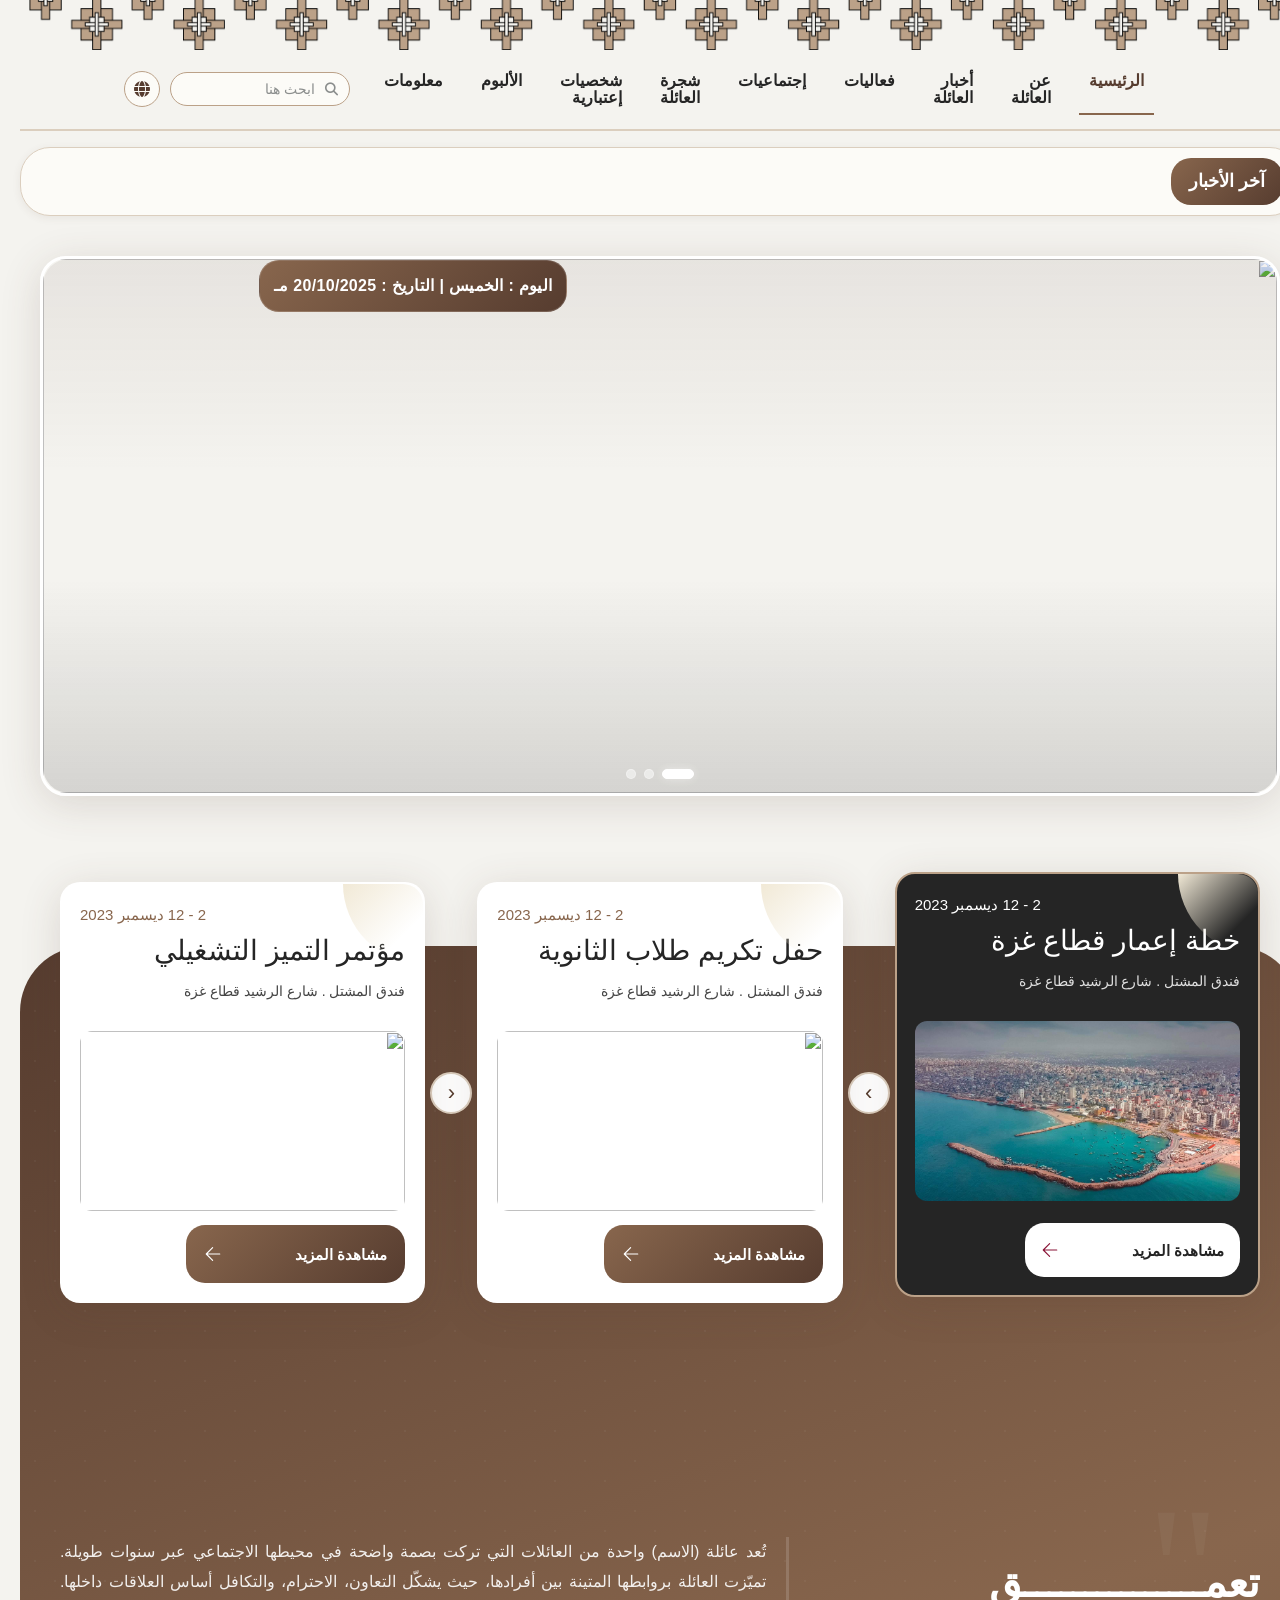
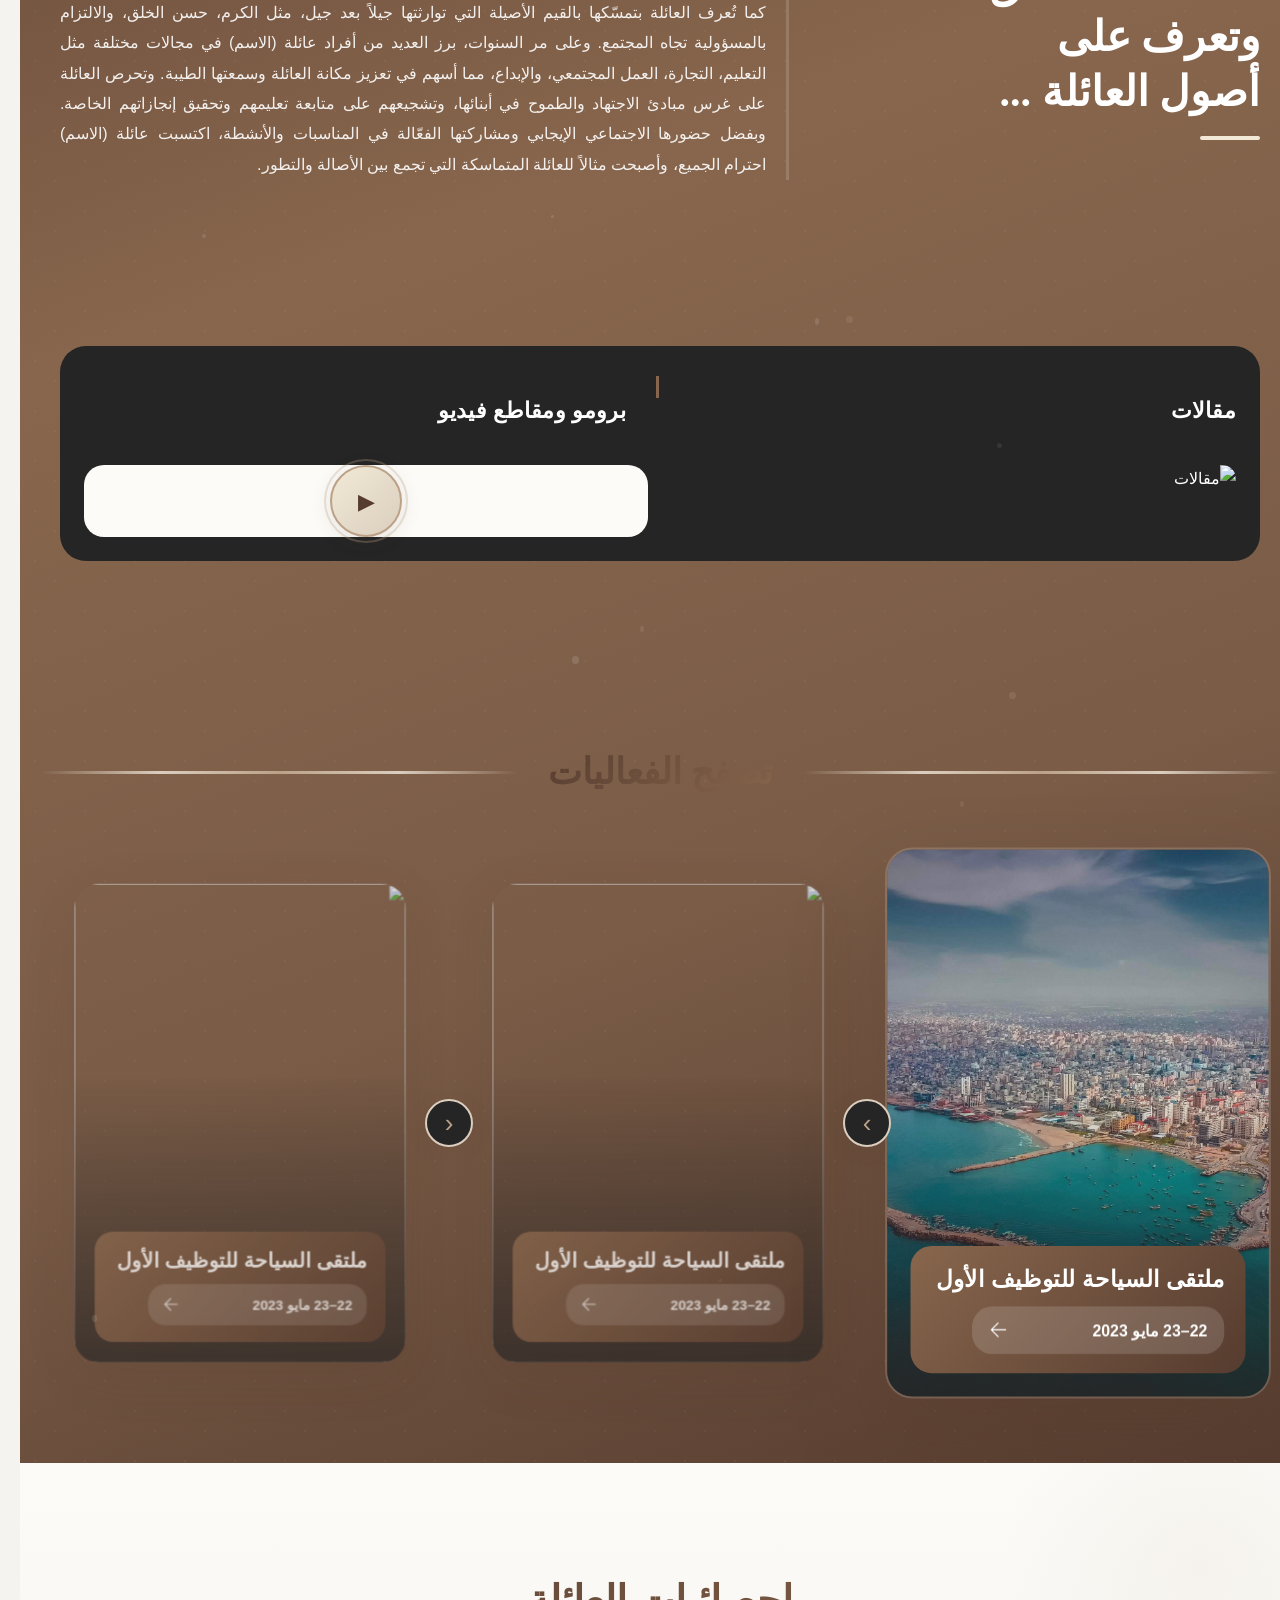
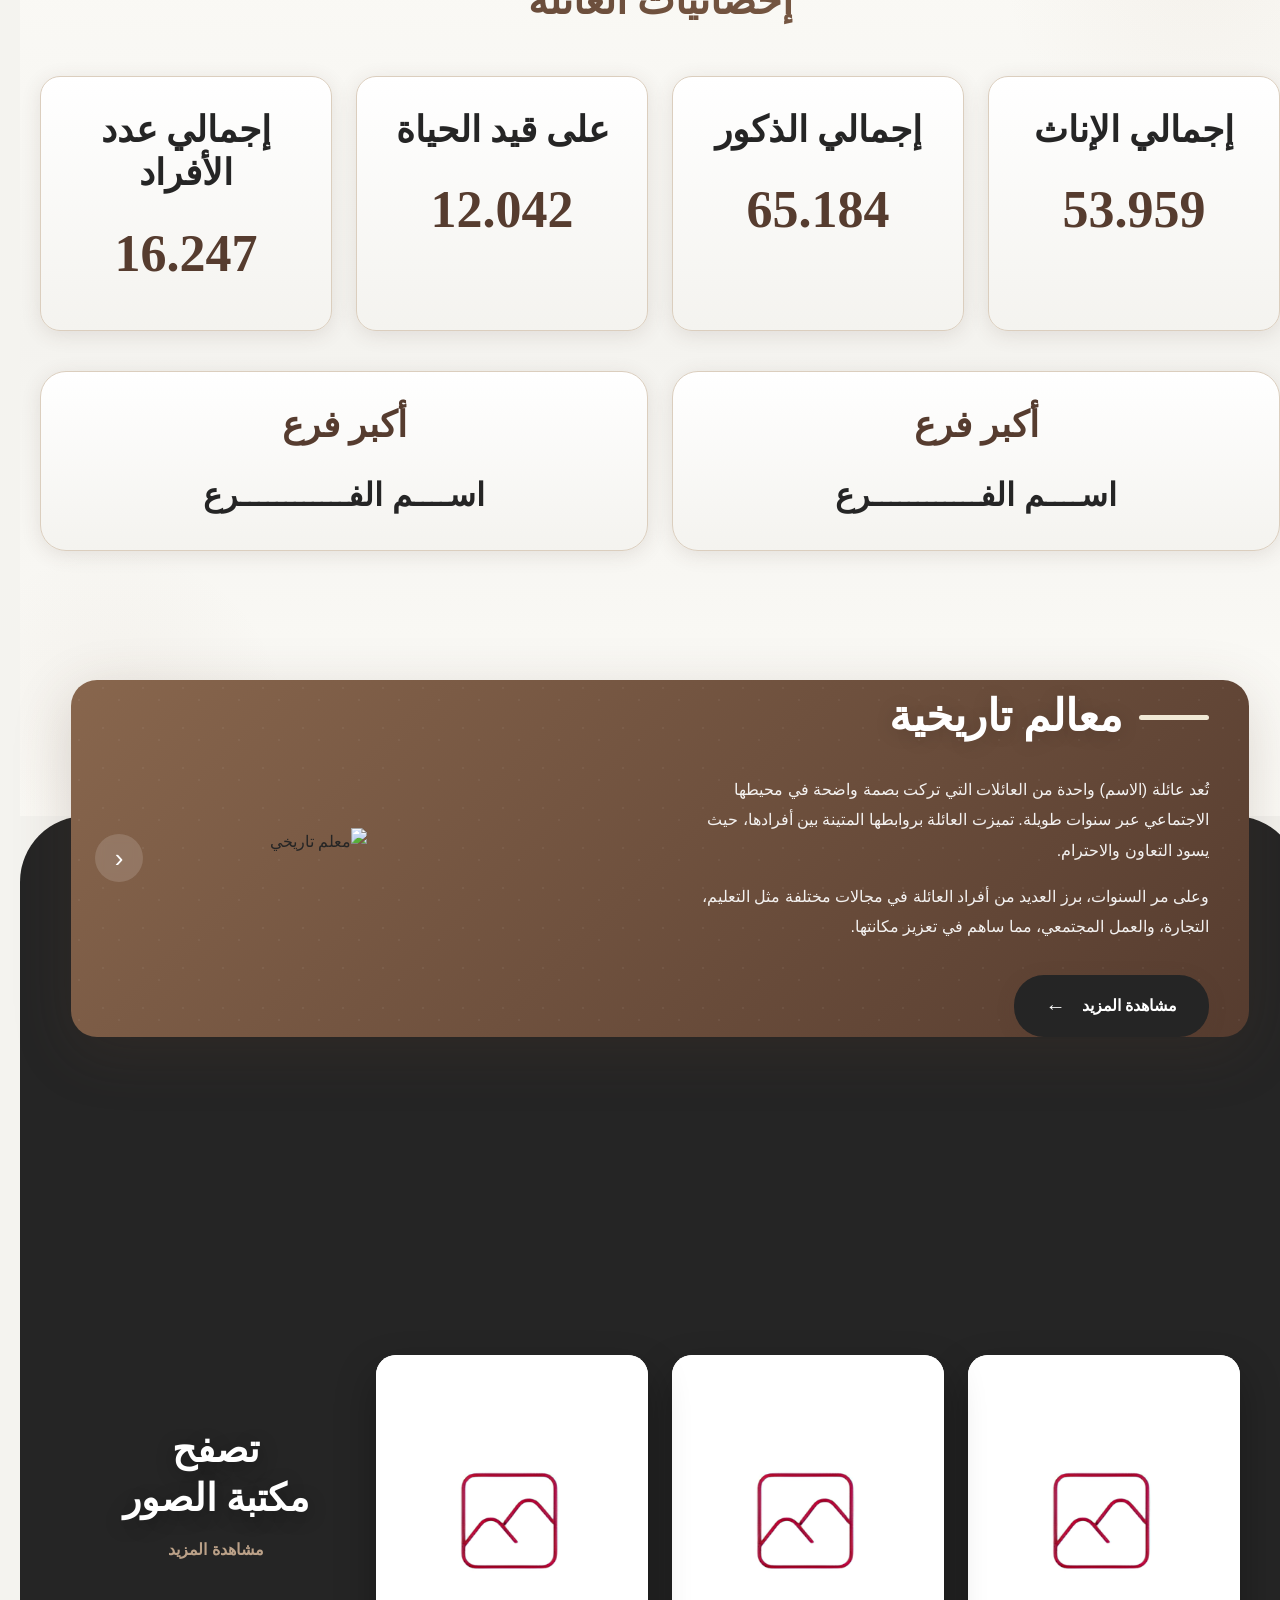
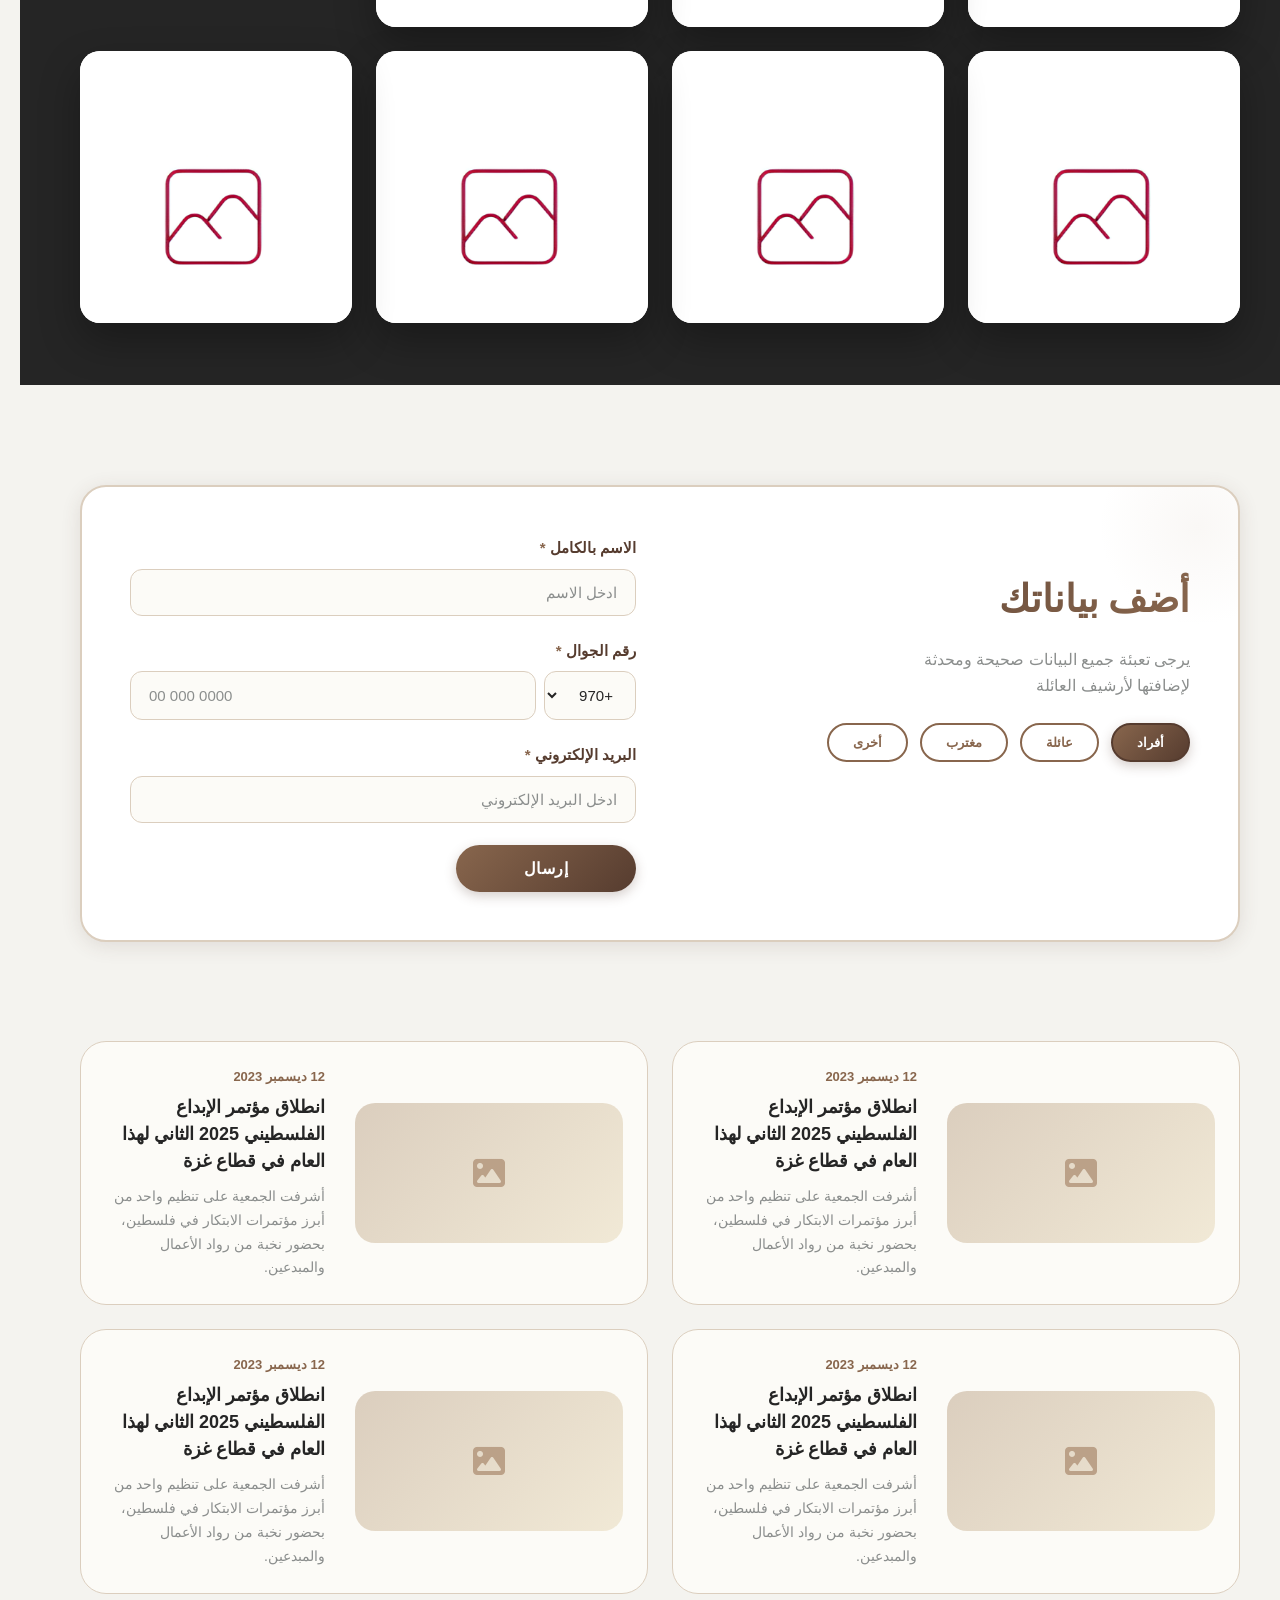
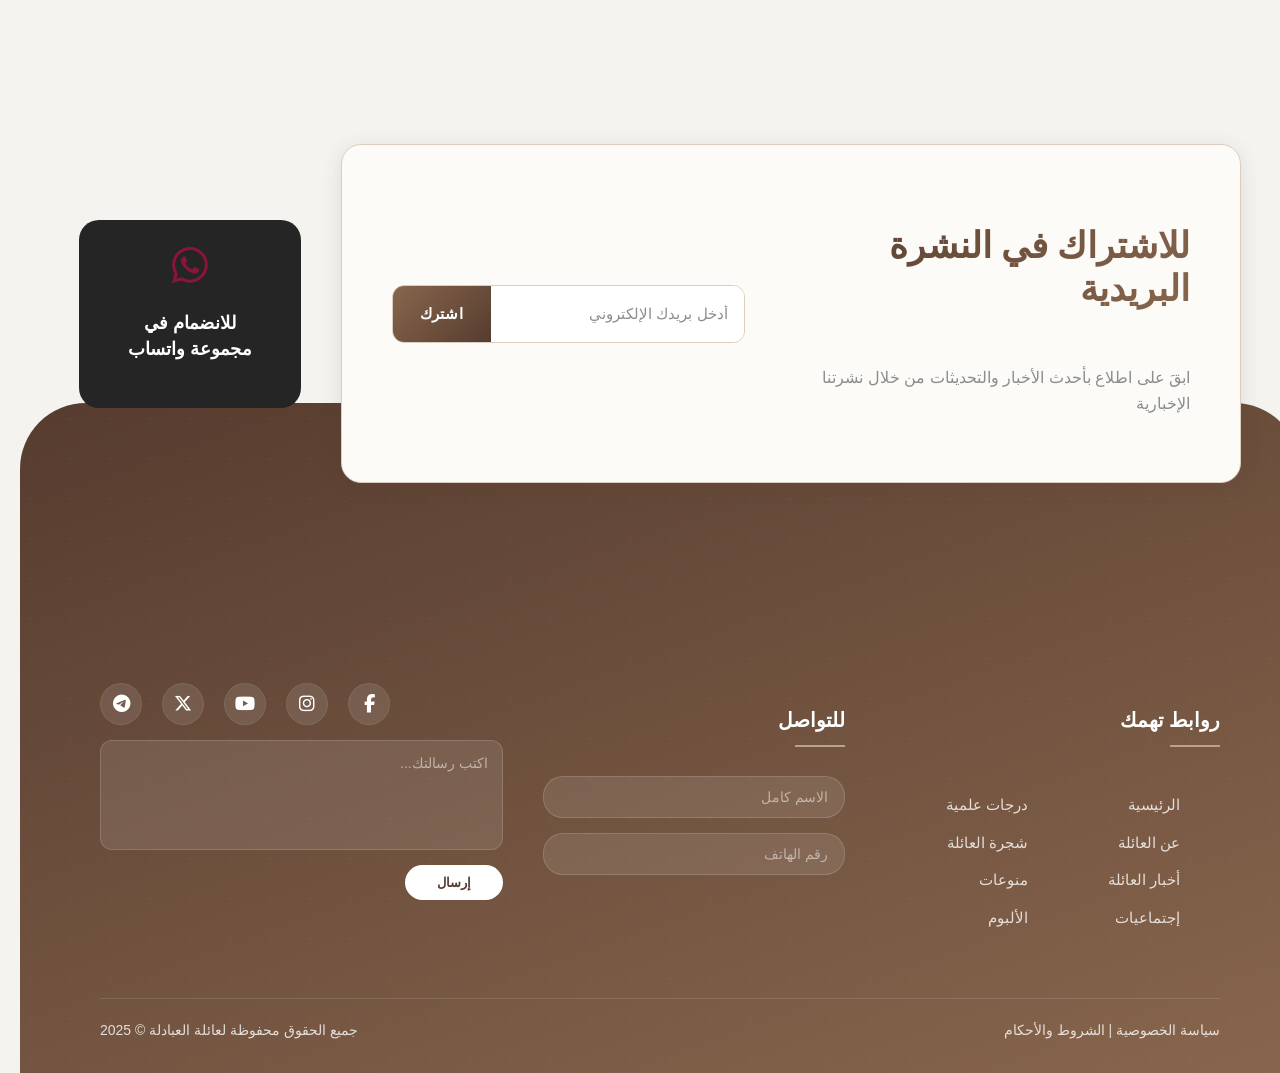
==== commit 9af03a6e: "Update index.html" ====
--- a/index.html
+++ b/index.html
@@ -2,50 +2,61 @@
 <html lang="ar" dir="rtl">
   <head>
     <meta charset="UTF-8" />
-    <title>Home Page</title>
+    <title>العبادلة - موقع العائلة</title>
     <meta name="viewport" content="width=device-width, initial-scale=1.0" />
 
-    <!-- Reset -->
-    <link
-      rel="stylesheet"
-      href="https://cdnjs.cloudflare.com/ajax/libs/meyer-reset/2.0/reset.min.css"
-    />
-
-    <!-- Font -->
-<link rel="stylesheet"
-      href="https://cdnjs.cloudflare.com/ajax/libs/font-awesome/6.5.1/css/all.min.css">
-    <script src='https://kit.fontawesome.com/a076d05399.js' crossorigin='anonymous'></script>
+    <link rel="stylesheet" href="https://cdnjs.cloudflare.com/ajax/libs/meyer-reset/2.0/reset.min.css" />
+    <link rel="stylesheet" href="https://cdnjs.cloudflare.com/ajax/libs/font-awesome/6.5.1/css/all.min.css" />
     <link rel="stylesheet" href="style.css" />
   </head>
   <body>
+
     <!-- ================= TOP ORNAMENT ================= -->
-    <img src="img/Group 126.png" class="top-ornament" alt="" />
+    <img src="img/Group-126.png" class="top-ornament" alt="" />
 
     <!-- ================= HEADER ================= -->
-    <header class="header container">
+    <header class="header container" id="header">
       <div class="header-right">
-        <nav class="nav">
-          <a href="#">الرئيسية</a>
-          <a href="#">عن العائلة</a>
-          <a href="#">أخبار العائلة</a>
-          <a href="#">إجتماعيات</a>
-          <a href="#">درجات علمية</a>
-          <a href="#">شجرة العائلة</a>
-          <a href="#">مقتنيات</a>
-          <a href="#">الأرشيف</a>
+        <nav class="nav" id="navMenu">
+          <a href="index.html" class="active">الرئيسية</a>
+          <a href="about.html">عن العائلة</a>
+          <a href="news.html">أخبار العائلة</a>
+          <a href="events.html">فعاليات</a>
+          <a href="social.html">إجتماعيات</a>
+          <a href="family-tree.html">شجرة العائلة</a>
+          <a href="personalities.html">شخصيات إعتبارية</a>
+          <a href="album.html">الألبوم</a>
+          <a href="informations.html">معلومات</a>
         </nav>
 
         <div class="tools">
-          <input class="search" type="text" placeholder="ابحث هنا" />
-          <img src="img/globe.svg" class="globe" alt="لغة" />
-        </div>
-      </div>
+          <div class="search-wrapper">
+            <i class="fas fa-search search-icon"></i>
+            <input class="search" type="text" placeholder="ابحث هنا" id="siteSearch" autocomplete="off" />
+            <div class="search-dropdown" id="searchDropdown"></div>
+          </div>
+          <div class="lang-wrapper">
+            <button class="globe-btn" id="globeBtn" aria-label="اللغة">
+              <i class="fas fa-globe"></i>
+            </button>
+            <div class="lang-dropdown" id="langDropdown">
+              <div class="lang-option active">
+                <i class="fas fa-check"></i>
+                <span>العربية</span>
+              </div>
+            </div>
+          </div>
+        </div>
+      </div>
+
+      <button class="mobile-toggle" id="mobileToggle" aria-label="القائمة">
+        <span></span><span></span><span></span>
+      </button>
     </header>
 
     <!-- ================= BREAKING ================= -->
-    <div class="breaking container">
+    <div class="breaking container" data-animate="fade-up">
       <span class="badge">آخر الأخبار</span>
-
       <div class="breaking-wrapper">
         <div class="breaking-track">
           خبر عاجل ومهم الآن يحدث في قطاع غزة … اغتنم الفرصة الآن … خبر عاجل
@@ -54,74 +65,57 @@
       </div>
     </div>
 
-    <!-- ================= BACK ORNAMENT ================= -->
-    <img src="img/image-3.png" class="ornament" alt="" />
-
     <!-- ================= HERO ================= -->
-    <section class="hero container">
+    <section class="hero container" data-animate="fade-up">
       <div class="hero-image hero-slider">
-        <!-- FIXED DATE (ONE DATE ONLY) -->
         <span class="date"> اليوم : الخميس | التاريخ : 20/10/2025 مـ </span>
-
-        <!-- SLIDES -->
         <img src="img/banner.jpg" class="slide active" loading="lazy" alt="" />
         <img src="img/banner2.jpg" class="slide" loading="lazy" alt="" />
         <img src="img/banner3.jpg" class="slide" loading="lazy" alt="" />
-
-        <!-- DOTS -->
         <div class="slider-dots"></div>
       </div>
     </section>
 
+    <!-- ================= EVENTS ================= -->
     <section class="family-events">
       <div class="container">
-        <!-- slider -->
-        <div class="events-row">
+        <div class="events-row" data-animate="fade-up">
           <div class="event-card">
             <span class="event-date">2 - 12 ديسمبر 2023</span>
             <h3>خطة إعمار قطاع غزة</h3>
             <p>فندق المشتل . شارع الرشيد قطاع غزة</p>
             <img src="img/event1.jpg" />
-            <a class="event-btn"
-              >مشاهدة المزيد
-              <img src="img/arrow-left.svg" class="btn-icon"
-            /></a>
-          </div>
-
-          <button class="arrow right">›</button>
+            <a class="event-btn">مشاهدة المزيد <img src="img/arrow-left.svg" class="btn-icon" /></a>
+          </div>
+
+          <button class="arrow right" aria-label="التالي">›</button>
 
           <div class="event-card">
             <span class="event-date">2 - 12 ديسمبر 2023</span>
             <h3>حفل تكريم طلاب الثانوية</h3>
             <p>فندق المشتل . شارع الرشيد قطاع غزة</p>
             <img src="img/event2.jpg" />
-            <a class="event-btn"
-              >مشاهدة المزيد <img src="img/arrow-left.svg" class="btn-icon"
-            /></a>
-          </div>
-
-          <button class="arrow left">‹</button>
+            <a class="event-btn">مشاهدة المزيد <img src="img/arrow-left.svg" class="btn-icon" /></a>
+          </div>
+
+          <button class="arrow left" aria-label="السابق">‹</button>
 
           <div class="event-card">
             <span class="event-date">2 - 12 ديسمبر 2023</span>
             <h3>مؤتمر التميز التشغيلي</h3>
             <p>فندق المشتل . شارع الرشيد قطاع غزة</p>
             <img src="img/event3.jpg" />
-            <a class="event-btn"
-              >مشاهدة المزيد <img src="img/arrow-left.svg" class="btn-icon"
-            /></a>
-          </div>
-        </div>
-
-        <!-- description -->
-
+            <a class="event-btn">مشاهدة المزيد <img src="img/arrow-left.svg" class="btn-icon" /></a>
+          </div>
+        </div>
+
+        <!-- ================= FAMILY DESCRIPTION ================= -->
         <section class="family-desc">
           <div class="container family-desc-inner">
-            <div class="family-title">
+            <div class="family-title" data-animate="fade-right">
               <h2>تعمـــــــــــــــق وتعرف على أصول العائلة ...</h2>
             </div>
-
-            <div class="family-text">
+            <div class="family-text" data-animate="fade-left">
               <p class="article-text">
                 تُعد عائلة (الاسم) واحدة من العائلات التي تركت بصمة واضحة في
                 محيطها الاجتماعي عبر سنوات طويلة. تميّزت العائلة بروابطها
@@ -141,826 +135,316 @@
           </div>
         </section>
 
-    <section class="media-showcase">
+        <!-- ================= MEDIA SHOWCASE ================= -->
+        <section class="media-showcase" data-animate="fade-up">
+          <div class="container">
+            <div class="media-wrapper">
+              <div class="media-block articles">
+                <div class="media-head"><h3>مقالات</h3></div>
+                <div class="articles-image">
+                  <img src="img/article.jpg" alt="مقالات" />
+                </div>
+              </div>
+              <div class="media-block video">
+                <div class="media-head divider"><h3>برومو ومقاطع فيديو</h3></div>
+                <div class="video-box"><span class="play-btn">▶</span></div>
+              </div>
+            </div>
+          </div>
+        </section>
+
+        <!-- ================= ACTIVITIES ================= -->
+        <section class="section-title" data-animate="fade-up">
+          <div class="title-wrapper">
+            <span class="line"></span>
+            <h2 class="gradient-text">تصفح الفعاليات</h2>
+            <span class="line"></span>
+          </div>
+        </section>
+
+        <div class="activites-row" data-animate="fade-up">
+          <div class="activity-card active">
+            <img class="activity-img" src="img/event1.jpg" />
+            <div class="activity-info">
+              <h3>ملتقى السياحة للتوظيف الأول</h3>
+              <div class="activity-meta">
+                <span class="activity-date">22–23 مايو 2023</span>
+                <img src="img/arrow-left.svg" class="activity-arrow" />
+              </div>
+            </div>
+          </div>
+          <button class="arrow-activty right" aria-label="التالي">›</button>
+
+          <div class="activity-card">
+            <img class="activity-img" src="img/event2.jpg" />
+            <div class="activity-info">
+              <h3>ملتقى السياحة للتوظيف الأول</h3>
+              <div class="activity-meta">
+                <span class="activity-date">22–23 مايو 2023</span>
+                <img src="img/arrow-left.svg" class="activity-arrow" />
+              </div>
+            </div>
+          </div>
+          <button class="arrow-activty left" aria-label="السابق">‹</button>
+
+          <div class="activity-card">
+            <img class="activity-img" src="img/event3.jpg" />
+            <div class="activity-info">
+              <h3>ملتقى السياحة للتوظيف الأول</h3>
+              <div class="activity-meta">
+                <span class="activity-date">22–23 مايو 2023</span>
+                <img src="img/arrow-left.svg" class="activity-arrow" />
+              </div>
+            </div>
+          </div>
+        </div>
+      </div>
+    </section>
+
+    <!-- ================= STATISTICS ================= -->
+    <section class="family-stats" data-animate="fade-up">
       <div class="container">
-        <div class="media-wrapper">
-          <!-- ARTICLES -->
-          <div class="media-block articles">
-            <div class="media-head"><h3>مقالات</h3></div>
-            <div class="articles-image">
-              <img src="img/article.jpg" alt="مقالات" />
-            </div>
-          </div>
-          <!-- VIDEO -->
-          <div class="media-block video">
-            <div class="media-head divider"><h3>برومو ومقاطع فيديو</h3></div>
-            <div class="video-box"><span class="play-btn"> ▶ </span></div>
-          </div>
-        </div>
-      </div>
-    </section>
-
-
-     <!-- Activity Activity -->
-      
-<section class="section-title">
-    <div class="title-wrapper">
-        <span class="line"></span>
-        <h2>تصفح الفعاليات</h2>
-        <span class="line"></span>
+        <h2 class="stats-title gradient-text">إحصائيات العائلة</h2>
+
+        <div class="stats-grid">
+          <div class="stat-card">
+            <span class="stat-label">إجمالي الإناث</span>
+            <span class="stat-number" data-target="54800">0</span>
+          </div>
+          <div class="stat-card">
+            <span class="stat-label">إجمالي الذكور</span>
+            <span class="stat-number" data-target="66200">0</span>
+          </div>
+          <div class="stat-card">
+            <span class="stat-label">على قيد الحياة</span>
+            <span class="stat-number" data-target="12230">0</span>
+          </div>
+          <div class="stat-card">
+            <span class="stat-label">إجمالي عدد الأفراد</span>
+            <span class="stat-number" data-target="16500">0</span>
+          </div>
+        </div>
+
+        <div class="stats-wide">
+          <div class="wide-card">
+            <span class="wide-label">أكبر فرع</span>
+            <span class="wide-value">اســــم الفــــــــــــرع</span>
+          </div>
+          <div class="wide-card">
+            <span class="wide-label">أكبر فرع</span>
+            <span class="wide-value">اســــم الفــــــــــــرع</span>
+          </div>
+        </div>
+      </div>
+    </section>
+
+    <!-- ================= LANDMARKS ================= -->
+    <section class="library-images">
+      <div class="container">
+        <section class="landmark-section">
+          <div class="landmark-card" data-animate="fade-up">
+            <button class="nav-arrow" aria-label="السابق">‹</button>
+            <div class="landmark-content">
+              <h2 class="landmark-title">
+                <span class="dash"></span>
+                معالم تاريخية
+              </h2>
+              <p>
+                تُعد عائلة (الاسم) واحدة من العائلات التي تركت بصمة واضحة في محيطها
+                الاجتماعي عبر سنوات طويلة. تميزت العائلة بروابطها المتينة بين أفرادها،
+                حيث يسود التعاون والاحترام.
+              </p>
+              <p>
+                وعلى مر السنوات، برز العديد من أفراد العائلة في مجالات مختلفة مثل
+                التعليم، التجارة، والعمل المجتمعي، مما ساهم في تعزيز مكانتها.
+              </p>
+              <a href="#" class="more-btn">
+                مشاهدة المزيد
+                <span class="btn-arrow">←</span>
+              </a>
+            </div>
+            <div class="landmark-image">
+              <img src="img/jureselem.png" alt="معلم تاريخي" />
+            </div>
+          </div>
+        </section>
+      </div>
+    </section>
+
+    <!-- ================= GALLERY ================= -->
+    <section class="gallery-section">
+      <div class="gallery-wrapper">
+        <div class="gallery-grid" id="galleryGrid"></div>
+      </div>
+    </section>
+
+    <!-- LIGHTBOX -->
+    <div class="lightbox" id="lightbox">
+      <span class="close">&times;</span>
+      <img id="lightboxImg" alt="Gallery preview" />
     </div>
-</section>
-
-<div class="activites-row">
-
-
-    <div class="activity-card active">
-        <img  class="activity-img" src="img/event1.jpg">
-        <div class="activity-info">
-            <h3>ملتقى السياحة للتوظيف الأول</h3>
-           <div class="activity-meta">
-                    <span class="activity-date">22–23 مايو 2023</span>
-                    <img src="img/arrow-left.svg" class="activity-arrow">
-            </div>
-        </div>
-    </div>
-    <button class="arrow-activty right">›</button>
-
-    <div class="activity-card">
-        <img class="activity-img" src="img/event2.jpg">
-        <div class="activity-info">
-            <h3>ملتقى السياحة للتوظيف الأول</h3>
-           <div class="activity-meta">
-                    <span class="activity-date">22–23 مايو 2023</span>
-                    <img src="img/arrow-left.svg" class="activity-arrow">
-                </div>
-        </div>
-    </div>
-          <button class="arrow-activty left">‹</button>
-            <div class="activity-card">
-                <img  class="activity-img" src="img/event3.jpg">
-                <div class="activity-info">
-                    <h3>ملتقى السياحة للتوظيف الأول</h3>
-                    <div class="activity-meta">
-                            <span class="activity-date">22–23 مايو 2023</span>
-                            <img src="img/arrow-left.svg" class="activity-arrow">
-                        </div>
-                </div>
-            </div>
-
-  
-
-    </div>
-
-    </div>
-</section>
-
-
-  <!-- Statics -->
-
-  <section class="family-stats">
-    <div class="container">
-
-        <h2 class="stats-title">إحصائيات العائلة</h2>
-
-        <!-- top stats -->
-        <div class="stats-grid">
-            <div class="stat-card">
-                <span class="stat-label">إجمالي الإناث</span>
-                <span class="stat-number" data-target="54800">0</span>
-
-            </div>
-
-            <div class="stat-card">
-                <span class="stat-label">إجمالي الذكور</span>
-                <span class="stat-number" data-target="66200">0</span>
-            </div>
-
-            <div class="stat-card">
-                <span class="stat-label">على قيد الحياة</span>
-                <span class="stat-number" data-target="12230">0</span>
-
-            </div>
-
-            <div class="stat-card">
-                <span class="stat-label">إجمالي عدد الأفراد</span>
-                <span class="stat-number" data-target="16500">0</span>
-
-            </div>
-        </div>
-
-        <!-- bottom stats -->
-        <div class="stats-wide">
-            <div class="wide-card">
-                <span class="wide-label">أكبر فرع</span>
-                <span class="wide-value">اســــم الفــــــــــــرع</span>
-            </div>
-
-            <div class="wide-card">
-                <span class="wide-label">أكبر فرع</span>
-                <span class="wide-value">اســــم الفــــــــــــرع</span>
-            </div>
-        </div>
-
-    </div>
-</section>
-
-
-
-
-<section class="library-images" > 
-  <div class="container">
-        <section class="landmark-section">
-            <div class="landmark-card">
-
-                <!-- السهم -->
-                <button class="nav-arrow">‹</button>
-            <!-- المحتوى -->
-                <div class="landmark-content">
-                    <h2 class="landmark-title">
-                        <span class="dash"></span>
-                        معالم تاريخية
-                    </h2>
-
-                    <p>
-                        تُعد عائلة (الاسم) واحدة من العائلات التي تركت بصمة واضحة في محيطها
-                        الاجتماعي عبر سنوات طويلة. تميزت العائلة بروابطها المتينة بين أفرادها،
-                        حيث يسود التعاون والاحترام.
-                    </p>
-
-                    <p>
-                        وعلى مر السنوات، برز العديد من أفراد العائلة في مجالات مختلفة مثل
-                        التعليم، التجارة، والعمل المجتمعي، مما ساهم في تعزيز مكانتها.
-                    </p>
-
-                    <a href="#" class="more-btn">
-                        مشاهدة المزيد
-                        <span class="btn-arrow">←</span>
-                    </a>
-                </div>
-                <!-- الصورة -->
-                <div class="landmark-image">
-                    <img src="img/jureselem.png" alt="معلم تاريخي">
-                </div>
-
-          
-
-            </div>
-        </section>
-  </div>
-</section>
-
-
-
-<section class="gallery-section">
-  <div class="gallery-wrapper">
-    <div class="gallery-grid" id="galleryGrid">
-      <!-- الصور تُحقن هنا -->
-    </div>
-  </div>
-</section>
-
-<!-- LIGHTBOX -->
-<div class="lightbox" id="lightbox">
-  <span class="close">&times;</span>
-  <img id="lightboxImg">
-</div>
-
-
-
-<section class="form-section">
-  <div class="form-box">
-
-    <!-- RIGHT SIDE -->
-    <div class="form-info">
-      <h2>أضف بياناتك</h2>
-      <p>يرجى تعبئة جميع البيانات صحيحة ومحدثة<br>لإضافتها لأرشيف العائلة</p>
-
-      <div class="type-buttons">
-        <button class="type-btn active">أفراد</button>
-        <button class="type-btn">عائلة</button>
-        <button class="type-btn">مغترب</button>
-        <button class="type-btn">أخرى</button>
-      </div>
-    </div>
-
-    <!-- LEFT SIDE -->
-    <form class="form-fields">
-
-      <div class="field">
-        <label>الاسم بالكامل <span>*</span></label>
-        <input type="text" placeholder="ادخل الاسم">
-      </div>
-
-      <div class="field">
-        <label>رقم الجوال <span>*</span></label>
-        <div class="phone-input">
-          <select>
-            <option>+970</option>
-            <option>+972</option>
-          </select>
-          <input type="tel" placeholder="00 000 0000">
-        </div>
-      </div>
-
-      <div class="field">
-        <label>البريد الإلكتروني <span>*</span></label>
-        <input type="email" placeholder="ادخل البريد الإلكتروني">
-      </div>
-
-      <button type="submit" class="submit-btn">إرسال</button>
-
-    </form>
-
-  </div>
-</section>
-
-
-<section class="news-section">
-  <div class="news-grid">
-
-    <!-- CARD -->
-    <div class="news-card">
-      <div class="news-text">
-        <span class="news-date">12 ديسمبر 2023</span>
-        <h3>
-          انطلاق مؤتمر الإبداع الفلسطيني 2025 الثاني لهذا العام في قطاع غزة
-        </h3>
-        <p>
-          أشرفت الجمعية على تنظيم واحد من أبرز مؤتمرات الابتكار في فلسطين،
-          بحضور نخبة من رواد الأعمال والمبدعين.
-        </p>
-      </div>
-
-      <div class="news-image">
-        <svg width="48" height="48" viewBox="0 0 24 24" fill="none"
-          xmlns="http://www.w3.org/2000/svg">
-          <rect x="3" y="3" width="18" height="18" rx="3"
-            stroke="white" stroke-width="2"/>
-          <path d="M7 15l3-3 3 3 4-4"
-            stroke="white" stroke-width="2"
-            stroke-linecap="round" stroke-linejoin="round"/>
-        </svg>
-      </div>
-    </div>
-
-    <!-- DUPLICATE CARD -->
-    <div class="news-card">
-      <div class="news-text">
-        <span class="news-date">12 ديسمبر 2023</span>
-        <h3>
-          انطلاق مؤتمر الإبداع الفلسطيني 2025 الثاني لهذا العام في قطاع غزة
-        </h3>
-        <p>
-          أشرفت الجمعية على تنظيم واحد من أبرز مؤتمرات الابتكار في فلسطين،
-          بحضور نخبة من رواد الأعمال والمبدعين.
-        </p>
-      </div>
-      <div class="news-image">
-        <svg width="48" height="48" viewBox="0 0 24 24" fill="none"
-          xmlns="http://www.w3.org/2000/svg">
-          <rect x="3" y="3" width="18" height="18" rx="3"
-            stroke="white" stroke-width="2"/>
-          <path d="M7 15l3-3 3 3 4-4"
-            stroke="white" stroke-width="2"
-            stroke-linecap="round" stroke-linejoin="round"/>
-        </svg>
-      </div>
-    </div>
-
-    <div class="news-card">
-      <div class="news-text">
-        <span class="news-date">12 ديسمبر 2023</span>
-        <h3>
-          انطلاق مؤتمر الإبداع الفلسطيني 2025 الثاني لهذا العام في قطاع غزة
-        </h3>
-        <p>
-          أشرفت الجمعية على تنظيم واحد من أبرز مؤتمرات الابتكار في فلسطين،
-          بحضور نخبة من رواد الأعمال والمبدعين.
-        </p>
-      </div>
-      <div class="news-image">
-        <svg width="48" height="48" viewBox="0 0 24 24" fill="none"
-          xmlns="http://www.w3.org/2000/svg">
-          <rect x="3" y="3" width="18" height="18" rx="3"
-            stroke="white" stroke-width="2"/>
-          <path d="M7 15l3-3 3 3 4-4"
-            stroke="white" stroke-width="2"
-            stroke-linecap="round" stroke-linejoin="round"/>
-        </svg>
-      </div>
-    </div>
-
-    <div class="news-card">
-      <div class="news-text">
-        <span class="news-date">12 ديسمبر 2023</span>
-        <h3>
-          انطلاق مؤتمر الإبداع الفلسطيني 2025 الثاني لهذا العام في قطاع غزة
-        </h3>
-        <p>
-          أشرفت الجمعية على تنظيم واحد من أبرز مؤتمرات الابتكار في فلسطين،
-          بحضور نخبة من رواد الأعمال والمبدعين.
-        </p>
-      </div>
-      <div class="news-image">
-        <svg width="48" height="48" viewBox="0 0 24 24" fill="none"
-          xmlns="http://www.w3.org/2000/svg">
-          <rect x="3" y="3" width="18" height="18" rx="3"
-            stroke="white" stroke-width="2"/>
-          <path d="M7 15l3-3 3 3 4-4"
-            stroke="white" stroke-width="2"
-            stroke-linecap="round" stroke-linejoin="round"/>
-        </svg>
-      </div>
-    </div>
-
-  </div>
-</section>
-
-<section class="newsletter-wrapper">
-
-    <!-- WhatsApp Box -->
-
-    <!-- Newsletter Box -->
-    <div class="newsletter-box">
+
+    <!-- ================= FORM ================= -->
+    <section class="form-section" data-animate="fade-up">
+      <div class="form-box">
+        <div class="form-info">
+          <h2>أضف بياناتك</h2>
+          <p>يرجى تعبئة جميع البيانات صحيحة ومحدثة<br />لإضافتها لأرشيف العائلة</p>
+          <div class="type-buttons">
+            <button class="type-btn active">أفراد</button>
+            <button class="type-btn">عائلة</button>
+            <button class="type-btn">مغترب</button>
+            <button class="type-btn">أخرى</button>
+          </div>
+        </div>
+
+        <form class="form-fields">
+          <div class="field">
+            <label>الاسم بالكامل <span>*</span></label>
+            <input type="text" placeholder="ادخل الاسم" />
+          </div>
+          <div class="field">
+            <label>رقم الجوال <span>*</span></label>
+            <div class="phone-input">
+              <select><option>+970</option><option>+972</option></select>
+              <input type="tel" placeholder="00 000 0000" />
+            </div>
+          </div>
+          <div class="field">
+            <label>البريد الإلكتروني <span>*</span></label>
+            <input type="email" placeholder="ادخل البريد الإلكتروني" />
+          </div>
+          <button type="submit" class="submit-btn">إرسال</button>
+        </form>
+      </div>
+    </section>
+
+    <!-- ================= NEWS ================= -->
+    <section class="news-section" data-animate="fade-up">
+      <div class="news-grid">
+        <div class="news-card">
+          <div class="news-text">
+            <span class="news-date">12 ديسمبر 2023</span>
+            <h3>انطلاق مؤتمر الإبداع الفلسطيني 2025 الثاني لهذا العام في قطاع غزة</h3>
+            <p>أشرفت الجمعية على تنظيم واحد من أبرز مؤتمرات الابتكار في فلسطين، بحضور نخبة من رواد الأعمال والمبدعين.</p>
+          </div>
+          <div class="news-image">
+            <i class="fas fa-image"></i>
+          </div>
+        </div>
+        <div class="news-card">
+          <div class="news-text">
+            <span class="news-date">12 ديسمبر 2023</span>
+            <h3>انطلاق مؤتمر الإبداع الفلسطيني 2025 الثاني لهذا العام في قطاع غزة</h3>
+            <p>أشرفت الجمعية على تنظيم واحد من أبرز مؤتمرات الابتكار في فلسطين، بحضور نخبة من رواد الأعمال والمبدعين.</p>
+          </div>
+          <div class="news-image">
+            <i class="fas fa-image"></i>
+          </div>
+        </div>
+        <div class="news-card">
+          <div class="news-text">
+            <span class="news-date">12 ديسمبر 2023</span>
+            <h3>انطلاق مؤتمر الإبداع الفلسطيني 2025 الثاني لهذا العام في قطاع غزة</h3>
+            <p>أشرفت الجمعية على تنظيم واحد من أبرز مؤتمرات الابتكار في فلسطين، بحضور نخبة من رواد الأعمال والمبدعين.</p>
+          </div>
+          <div class="news-image">
+            <i class="fas fa-image"></i>
+          </div>
+        </div>
+        <div class="news-card">
+          <div class="news-text">
+            <span class="news-date">12 ديسمبر 2023</span>
+            <h3>انطلاق مؤتمر الإبداع الفلسطيني 2025 الثاني لهذا العام في قطاع غزة</h3>
+            <p>أشرفت الجمعية على تنظيم واحد من أبرز مؤتمرات الابتكار في فلسطين، بحضور نخبة من رواد الأعمال والمبدعين.</p>
+          </div>
+          <div class="news-image">
+            <i class="fas fa-image"></i>
+          </div>
+        </div>
+      </div>
+    </section>
+
+    <!-- ================= NEWSLETTER ================= -->
+    <section class="newsletter-wrapper" data-animate="fade-up">
+      <div class="newsletter-box">
         <div class="newsletter-content">
-   
-            <h2>للاشتراك في النشرة البريدية</h2>
-            <p>
-                ابقَ على اطلاع بأحدث الأخبار والتحديثات من خلال
-                نشرتنا الإخبارية
-            </p>
-        </div>
-
+          <h2>للاشتراك في النشرة البريدية</h2>
+          <p>ابقَ على اطلاع بأحدث الأخبار والتحديثات من خلال نشرتنا الإخبارية</p>
+        </div>
         <form class="newsletter-form">
-            <input type="email" placeholder="أدخل بريدك الإلكتروني">
-            <button type="submit">اشترك</button>
+          <input type="email" placeholder="أدخل بريدك الإلكتروني" />
+          <button type="submit">اشترك</button>
         </form>
-    </div>
-    <div class="whatsapp-box">
-        <img src="img/social-icons.svg" alt="WhatsApp">
-        <p>للانضمام في<br>مجموعة واتساب</p>
-    </div>
-</section>
- 
-<footer class="footer">
-
-    <div class="footer-top">
-
-        <!-- RIGHT : LINKS -->
+      </div>
+      <div class="whatsapp-box">
+        <img src="img/Social-Icons.svg" alt="WhatsApp" />
+        <p>للانضمام في<br />مجموعة واتساب</p>
+      </div>
+    </section>
+
+    <!-- ================= FOOTER ================= -->
+    <footer class="footer">
+      <div class="footer-top">
         <div class="footer-box footer-links">
-            <h3>روابط تهمك</h3>
-
-            <div class="links-columns">
-                <ul>
-                    <li>الرئيسية</li>
-                    <li>عن العائلة</li>
-                    <li>أخبار العائلة</li>
-                    <li>إجتماعيات</li>
-                </ul>
-                <ul>
-                    <li>درجات علمية</li>
-                    <li>شجرة العائلة</li>
-                    <li>منوعات</li>
-                    <li>الألبوم</li>
-                </ul>
-            </div>
-        </div>
-
-   <!-- CENTER : CONTACT -->
+          <h3>روابط تهمك</h3>
+          <div class="links-columns">
+            <ul>
+              <li>الرئيسية</li>
+              <li>عن العائلة</li>
+              <li>أخبار العائلة</li>
+              <li>إجتماعيات</li>
+            </ul>
+            <ul>
+              <li>درجات علمية</li>
+              <li>شجرة العائلة</li>
+              <li>منوعات</li>
+              <li>الألبوم</li>
+            </ul>
+          </div>
+        </div>
+
         <div class="footer-box footer-contact">
-            <h3>للتواصل</h3>
-
-            <input type="text" placeholder="الاسم كامل">
-            <div class="phone-input">
-                <input type="text" placeholder="رقم الهاتف">
-            </div>
-        </div>
-
-       <!-- LEFT : MESSAGE -->
+          <h3>للتواصل</h3>
+          <input type="text" placeholder="الاسم كامل" />
+          <div class="phone-input">
+            <input type="text" placeholder="رقم الهاتف" />
+          </div>
+        </div>
+
         <div class="footer-box footer-message">
-             <div class="social-icons">
-                <i class="fab fa-facebook-f"></i>
-                <i class="fab fa-instagram"></i>
-                <i class="fab fa-youtube"></i>
-                <i class="fab fa-x-twitter"></i>
-                <i class="fab fa-telegram"></i>
-            </div>
-
-            <textarea placeholder="اكتب رسالتك..."></textarea>
-            <button>إرسال</button>
-        </div>
-
-
-       
-
-     
-
-
-    </div>
-
-    <!-- BOTTOM -->
-    <div class="footer-bottom">
+          <div class="social-icons">
+            <i class="fab fa-facebook-f"></i>
+            <i class="fab fa-instagram"></i>
+            <i class="fab fa-youtube"></i>
+            <i class="fab fa-x-twitter"></i>
+            <i class="fab fa-telegram"></i>
+          </div>
+          <textarea placeholder="اكتب رسالتك..."></textarea>
+          <button>إرسال</button>
+        </div>
+      </div>
+
+      <div class="footer-bottom">
         <span>سياسة الخصوصية | الشروط والأحكام</span>
         <span>جميع الحقوق محفوظة لعائلة العبادلة © 2025</span>
+      </div>
+    </footer>
+
+    <!-- ================= VIDEO MODAL ================= -->
+    <div class="video-modal" id="videoModal">
+      <div class="video-overlay"></div>
+      <div class="video-content">
+        <button class="video-close">✕</button>
+        <iframe id="videoFrame" src="" frameborder="0" allow="autoplay; fullscreen" allowfullscreen></iframe>
+      </div>
     </div>
 
-</footer>
-
-
-
-  <!-- VIDEO MODAL -->
-<div class="video-modal" id="videoModal">
-    <div class="video-overlay"></div>
-
-    <div class="video-content">
-        <button class="video-close">✕</button>
-
-        <!-- YouTube example -->
-        <iframe
-            id="videoFrame"
-            src="https://youtu.be/urBjNxnVyCE?si=FL5L4jMYJwfPKXqD"
-            frameborder="0"
-            allow="autoplay; fullscreen"
-            allowfullscreen>
-        </iframe>
-    </div>
-</div>
-
-    <script>
-      /* slider js */
-      const slider = document.querySelector(".hero-slider");
-      const slides = document.querySelectorAll(".hero-slider .slide");
-      const dotsContainer = document.querySelector(".slider-dots");
-
-      let index = 0;
-      let interval;
-      let startX = 0;
-
-      /* create dots */
-      slides.forEach((_, i) => {
-        const dot = document.createElement("span");
-        if (i === 0) dot.classList.add("active");
-        dotsContainer.appendChild(dot);
-      });
-
-      const dots = document.querySelectorAll(".slider-dots span");
-
-      function showSlide(i) {
-        slides.forEach((s) => s.classList.remove("active"));
-        dots.forEach((d) => d.classList.remove("active"));
-
-        slides[i].classList.add("active");
-        dots[i].classList.add("active");
-      }
-
-      /* autoplay */
-      function startSlider() {
-        interval = setInterval(() => {
-          index = (index + 1) % slides.length;
-          showSlide(index);
-        }, 5000);
-      }
-
-      function stopSlider() {
-        clearInterval(interval);
-      }
-
-      /* hover pause */
-      slider.addEventListener("mouseenter", stopSlider);
-      slider.addEventListener("mouseleave", startSlider);
-
-      /* dots */
-      dots.forEach((dot, i) => {
-        dot.addEventListener("click", () => {
-          index = i;
-          showSlide(index);
-        });
-      });
-
-      /* swipe mobile */
-      slider.addEventListener("touchstart", (e) => {
-        startX = e.touches[0].clientX;
-      });
-
-      slider.addEventListener("touchend", (e) => {
-        const endX = e.changedTouches[0].clientX;
-        if (startX - endX > 50) index = (index + 1) % slides.length;
-        if (endX - startX > 50)
-          index = (index - 1 + slides.length) % slides.length;
-        showSlide(index);
-      });
-
-      /* init */
-      startSlider();
-    </script>
-    <script>
-      /* ================= EVENTS ARROWS SLIDER ================= */
-
-      const eventCards = document.querySelectorAll(".events-row .event-card");
-      const nextArrow = document.querySelector(".arrow.right");
-      const prevArrow = document.querySelector(".arrow.left");
-
-      let currentEvent = 0;
-
-      /* init */
-      updateActiveEvent();
-
-      /* next */
-      nextArrow.addEventListener("click", () => {
-        currentEvent = (currentEvent + 1) % eventCards.length;
-        updateActiveEvent();
-      });
-
-      /* prev */
-      prevArrow.addEventListener("click", () => {
-        currentEvent =
-          (currentEvent - 1 + eventCards.length) % eventCards.length;
-        updateActiveEvent();
-      });
-
-      /* update function */
-      function updateActiveEvent() {
-        eventCards.forEach((card, index) => {
-          card.classList.remove("active", "dark");
-
-          const btn = card.querySelector(".event-btn");
-          const icon = card.querySelector(".event-btn img");
-
-          if (btn) btn.classList.remove("dark");
-
-          if (index === currentEvent) {
-            card.classList.add("active", "dark");
-
-            if (btn) btn.classList.add("dark");
-
-            /* DARK ICON */
-            if (icon) {
-              icon.src = "img/arrow-left-dark.svg";
-            }
-          } else {
-            /* NORMAL ICON */
-            if (icon) {
-              icon.src = "img/arrow-left.svg";
-            }
-          }
-        });
-      }
-    </script>
-    <script>
-      /* ================= REVEAL ANIMATION ================= */
-      const mediaWrapper = document.querySelector(".media-wrapper");
-
-      const observer = new IntersectionObserver(
-        (entries) => {
-          entries.forEach((entry) => {
-            if (entry.isIntersecting) {
-              mediaWrapper.classList.add("show");
-            }
-          });
-        },
-        { threshold: 0.3 }
-      );
-
-      observer.observe(mediaWrapper);
-
-      /* ================= VIDEO MODAL ================= */
-      const playBtn = document.querySelector(".play-btn");
-      const modal = document.getElementById("videoModal");
-      const frame = document.getElementById("videoFrame");
-      const closeBtn = document.querySelector(".video-close");
-      const overlay = document.querySelector(".video-overlay");
-
-      /* set your video here */
-      const videoURL = "https://www.youtube.com/embed/dQw4w9WgXcQ?autoplay=1";
-
-      playBtn.addEventListener("click", () => {
-        frame.src = videoURL;
-        modal.classList.add("active");
-      });
-
-      function closeModal() {
-        modal.classList.remove("active");
-        frame.src = ""; // stop video
-      }
-
-      closeBtn.addEventListener("click", closeModal);
-      overlay.addEventListener("click", closeModal);
-    </script>
-  <script>
-        /* ================= REVEAL ANIMATION ================= */
-        const mediaWrapper = document.querySelector('.media-wrapper');
-
-        const observer = new IntersectionObserver(entries => {
-            entries.forEach(entry => {
-                if (entry.isIntersecting) {
-                    mediaWrapper.classList.add('show');
-                }
-            });
-        }, { threshold: 0.3 });
-
-        observer.observe(mediaWrapper);
-
-        /* ================= VIDEO MODAL ================= */
-        const playBtn = document.querySelector('.play-btn');
-        const modal = document.getElementById('videoModal');
-        const frame = document.getElementById('videoFrame');
-        const closeBtn = document.querySelector('.video-close');
-        const overlay = document.querySelector('.video-overlay');
-
-        /* set your video here */
-        const videoURL = "https://www.youtube.com/embed/dQw4w9WgXcQ?autoplay=1";
-
-        playBtn.addEventListener('click', () => {
-            frame.src = videoURL;
-            modal.classList.add('active');
-        });
-
-        function closeModal() {
-            modal.classList.remove('active');
-            frame.src = ""; // stop video
-        }
-
-        closeBtn.addEventListener('click', closeModal);
-        overlay.addEventListener('click', closeModal);
-</script>
-
-<script>
-          /* ================= ACTIVITY SLIDER ================= */
-          const cards = document.querySelectorAll(".activity-card");
-          const nextBtn = document.querySelector(".arrow-activty.right");
-          const prevBtn = document.querySelector(".arrow-activty.left");
-
-          let current = 0;
-
-          function updateSlider() {
-              cards.forEach((card, i) => {
-                  card.classList.toggle("active", i === current);
-              });
-          }
-
-          nextBtn.onclick = () => {
-              current = (current + 1) % cards.length;
-              updateSlider();
-          };
-
-          prevBtn.onclick = () => {
-              current = (current - 1 + cards.length) % cards.length;
-              updateSlider();
-          };
-</script>
-
-
-<script>
-    document.addEventListener("DOMContentLoaded", () => {
-        const counters = document.querySelectorAll(".stat-number");
-        const speed = 120; // كلما قلّ الرقم زادت السرعة
-
-        const formatNumber = (num) => {
-            return num.toString().replace(/\B(?=(\d{3})+(?!\d))/g, ".");
-        };
-
-        const runCounter = (counter) => {
-            const target = +counter.dataset.target;
-            let current = 0;
-
-            const increment = target / speed;
-
-            const update = () => {
-                current += increment;
-
-                if (current < target) {
-                    counter.innerText = formatNumber(Math.floor(current));
-                    requestAnimationFrame(update);
-                } else {
-                    counter.innerText = formatNumber(target);
-                }
-            };
-
-            update();
-        };
-
-        /* Observer لتشغيل الأنيميشن عند الظهور */
-        const observer = new IntersectionObserver(
-            (entries, obs) => {
-                entries.forEach(entry => {
-                    if (entry.isIntersecting) {
-                        runCounter(entry.target);
-                        obs.unobserve(entry.target); // تشغيل مرة واحدة
-                    }
-                });
-            },
-            { threshold: 0.6 }
-        );
-
-        counters.forEach(counter => observer.observe(counter));
-    });
-</script>
-
-<script>
-  document.addEventListener("DOMContentLoaded", () => {
-
-    /* ================= DATA ================= */
-    const images = [
-      "img/lib-img.png",
-      "img/lib-img.png",
-      "img/lib-img.png",
-      "img/lib-img.png",
-      "img/lib-img.png",
-      "img/lib-img.png",
-      "img/lib-img.png"
-    ];
-
-    const grid = document.getElementById("galleryGrid");
-    const lightbox = document.getElementById("lightbox");
-    const lightboxImg = document.getElementById("lightboxImg");
-    const closeBtn = document.querySelector(".lightbox .close");
-
-    if (!grid) {
-      console.error("galleryGrid not found");
-      return;
-    }
-
-    /* ================= INSERT TEXT AS FIRST GRID CELL ================= */
-    const textCell = document.createElement("div");
-    textCell.className = "gallery-text grid-text";
-    textCell.innerHTML = `
-      <h2>تصفح<br>مكتبة الصور</h2>
-      <a class="gallery-more">مشاهدة المزيد</a>
-    `;
-    grid.appendChild(textCell);
-
-    /* ================= LOAD IMAGES ================= */
-    images.forEach((src, index) => {
-      const card = document.createElement("div");
-      card.className = "gallery-card";
-      card.style.animationDelay = `${(index + 1) * 0.12}s`;
-
-      const img = document.createElement("img");
-      img.src = src;
-      img.alt = "Gallery image";
-
-      card.appendChild(img);
-      grid.appendChild(card);
-
-      /* CLICK -> OPEN LIGHTBOX */
-      card.addEventListener("click", () => {
-        document
-          .querySelectorAll(".gallery-card")
-          .forEach(c => c.classList.remove("active"));
-
-        card.classList.add("active");
-        lightboxImg.src = src;
-        lightbox.classList.add("show");
-      });
-    });
-
-    /* ================= LIGHTBOX CLOSE ================= */
-    closeBtn.addEventListener("click", () => {
-      lightbox.classList.remove("show");
-    });
-
-    lightbox.addEventListener("click", e => {
-      if (e.target === lightbox) {
-        lightbox.classList.remove("show");
-      }
-    });
-
-  });
-</script>
-
-<script>
-  const buttons = document.querySelectorAll(".type-btn");
-
-    buttons.forEach(btn => {
-      btn.addEventListener("click", () => {
-        buttons.forEach(b => b.classList.remove("active"));
-        btn.classList.add("active");
-      });
-    });
-</script>
-<script>
-  /* ================= EVENT CLICK ACTIVE ================= */
-  const eventCardsClick = document.querySelectorAll(".event-card");
-
-  eventCardsClick.forEach(card => {
-    card.addEventListener("click", () => {
-      eventCardsClick.forEach(c => c.classList.remove("active", "dark"));
-      card.classList.add("active", "dark");
-    });
-  });
-</script>
-<script>
-  /* ================= ACTIVITY CLICK ================= */
-  const activityCards = document.querySelectorAll(".activity-card");
-
-  activityCards.forEach((card, index) => {
-    card.addEventListener("click", () => {
-      activityCards.forEach(c => c.classList.remove("active"));
-      card.classList.add("active");
-      current = index; // sync with arrows
-    });
-  });
-</script>
+    <!-- ================= SCROLL TO TOP ================= -->
+    <button class="scroll-top" id="scrollTop" aria-label="العودة للأعلى">
+      <i class="fas fa-chevron-up"></i>
+    </button>
+
+    <script src="script.js"></script>
   </body>
 </html>
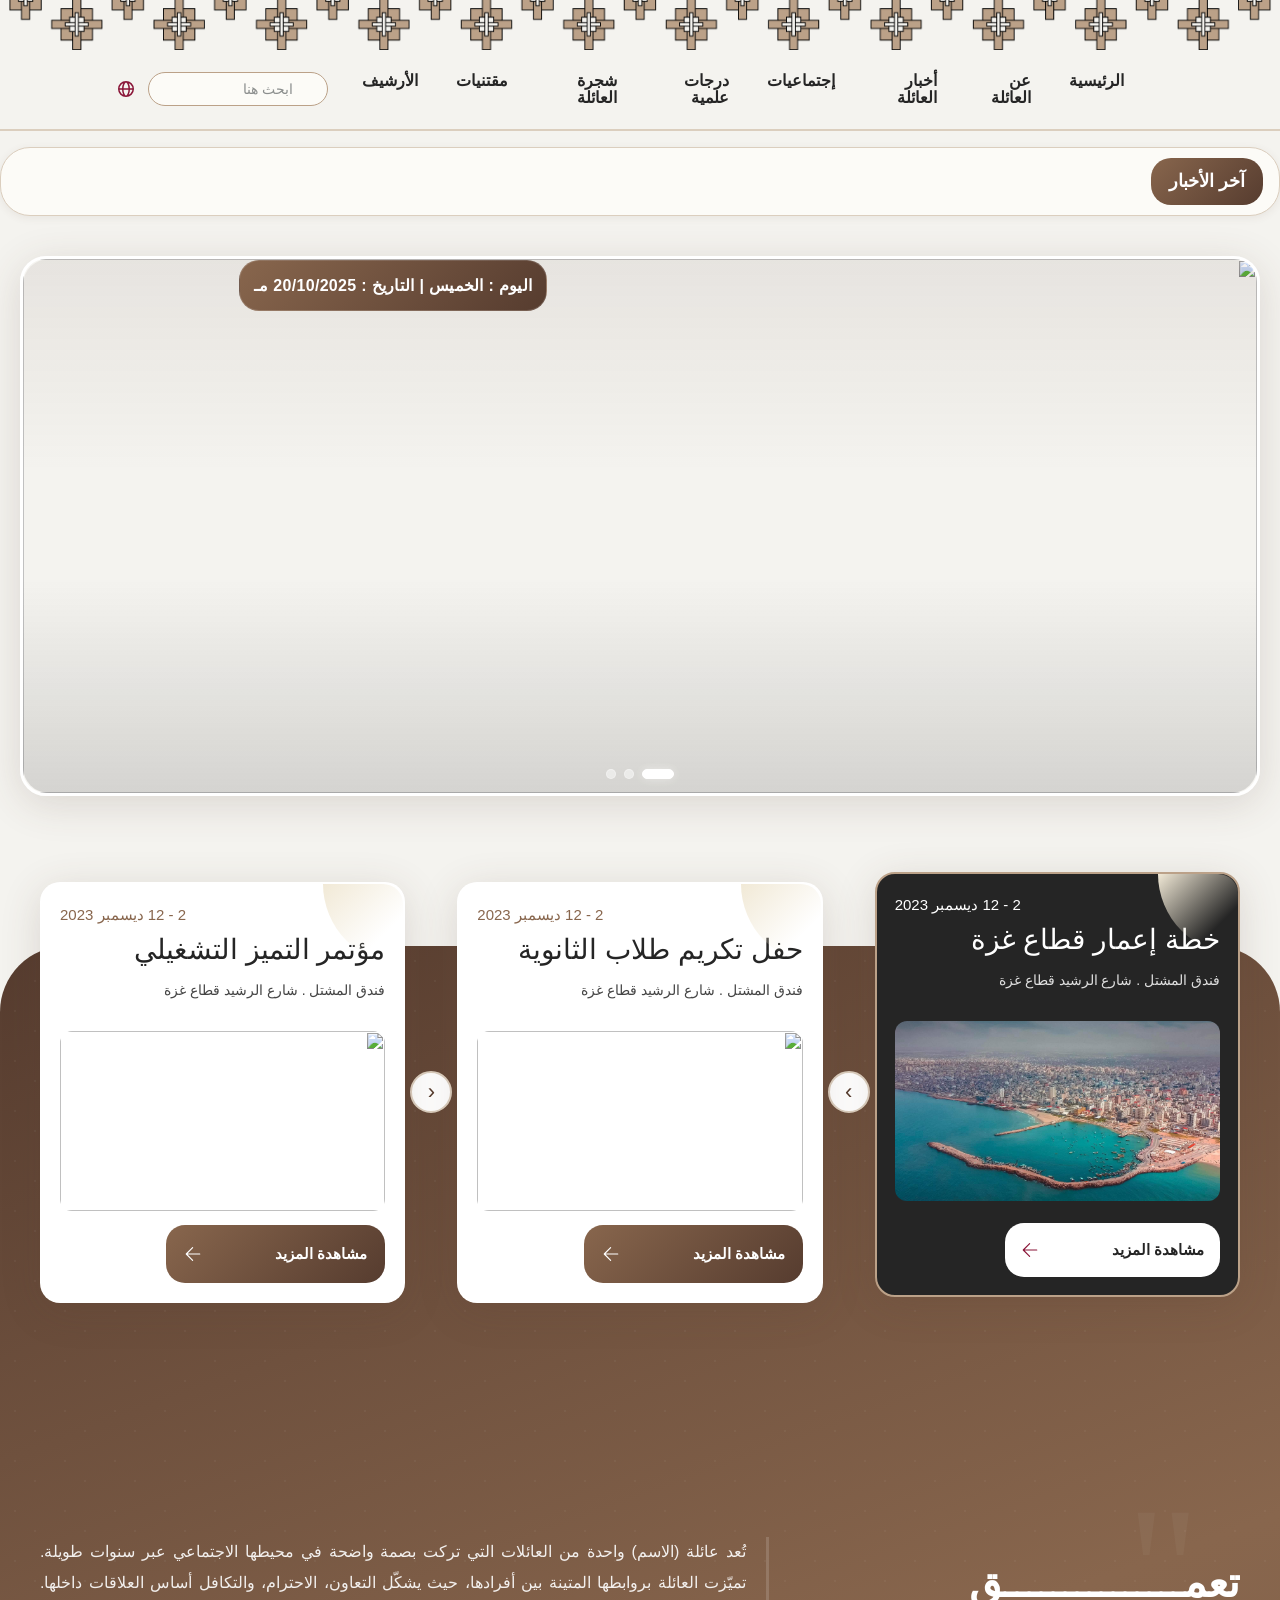
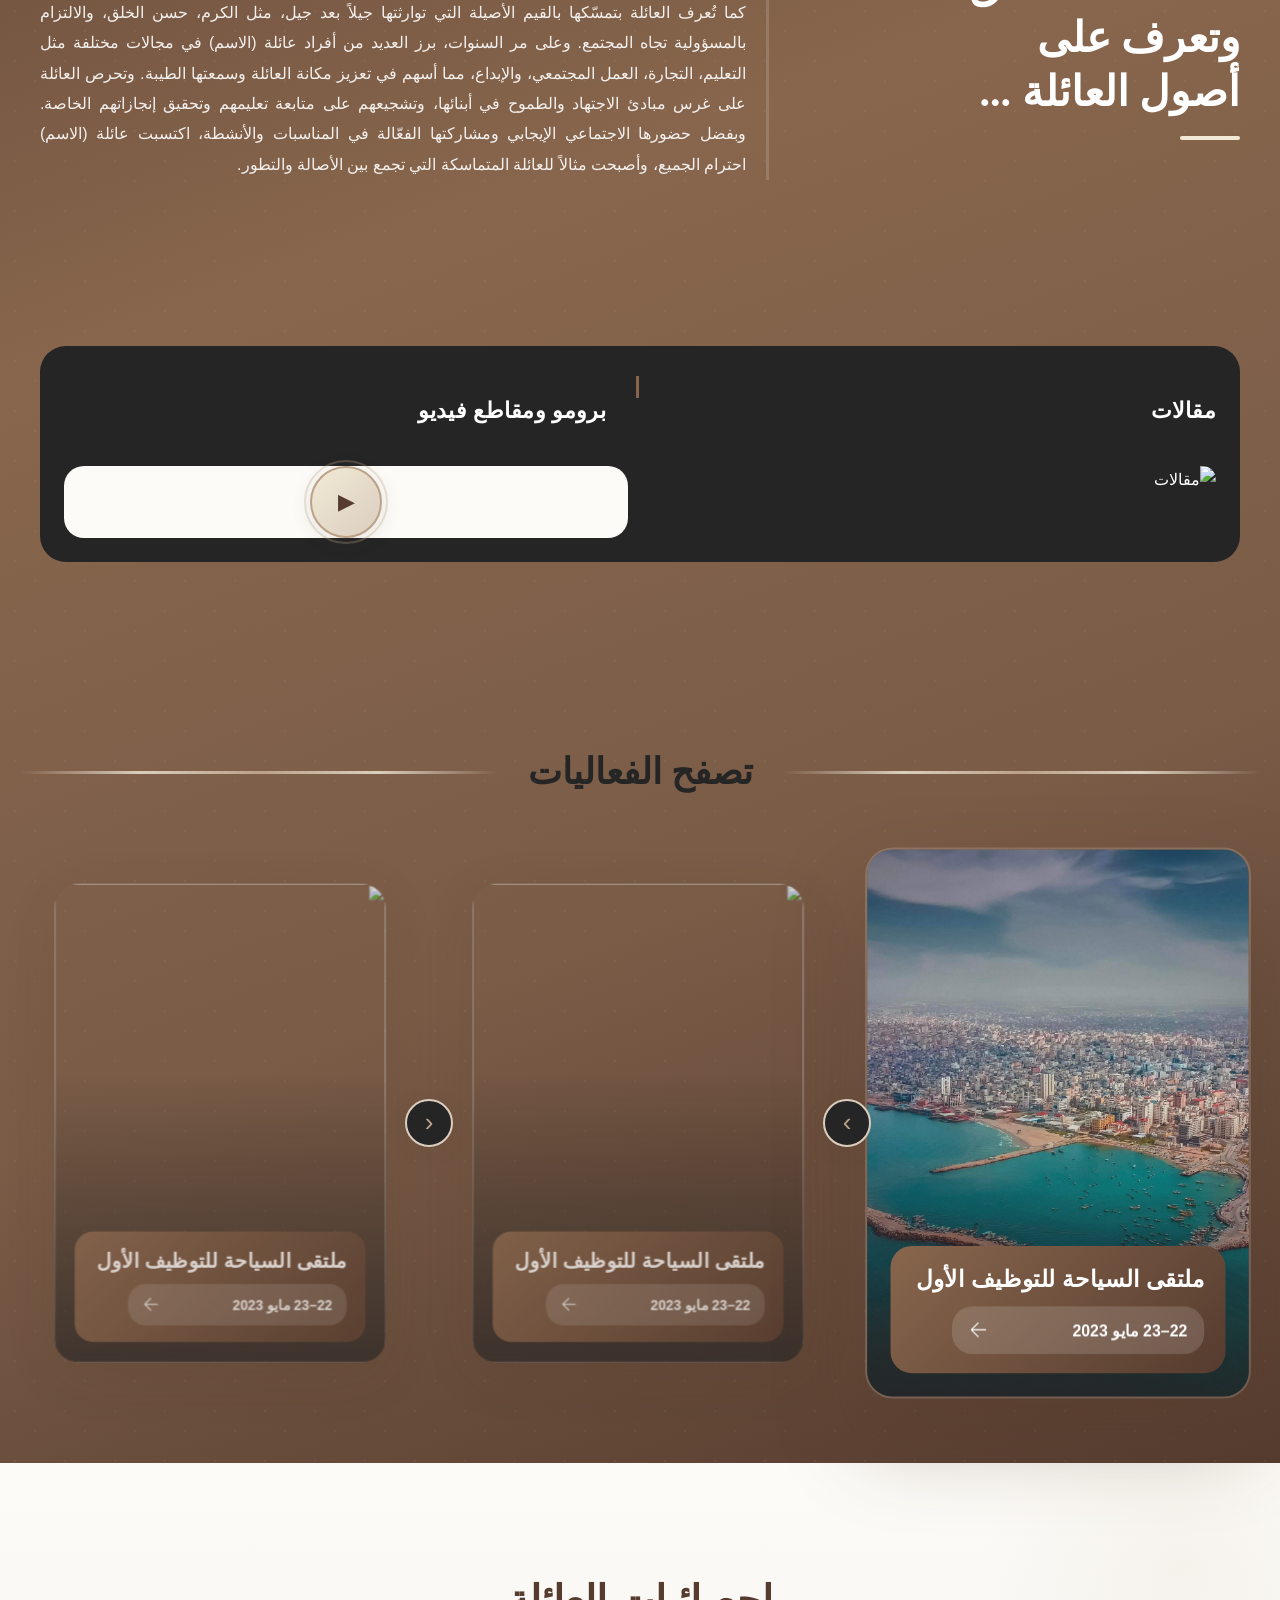
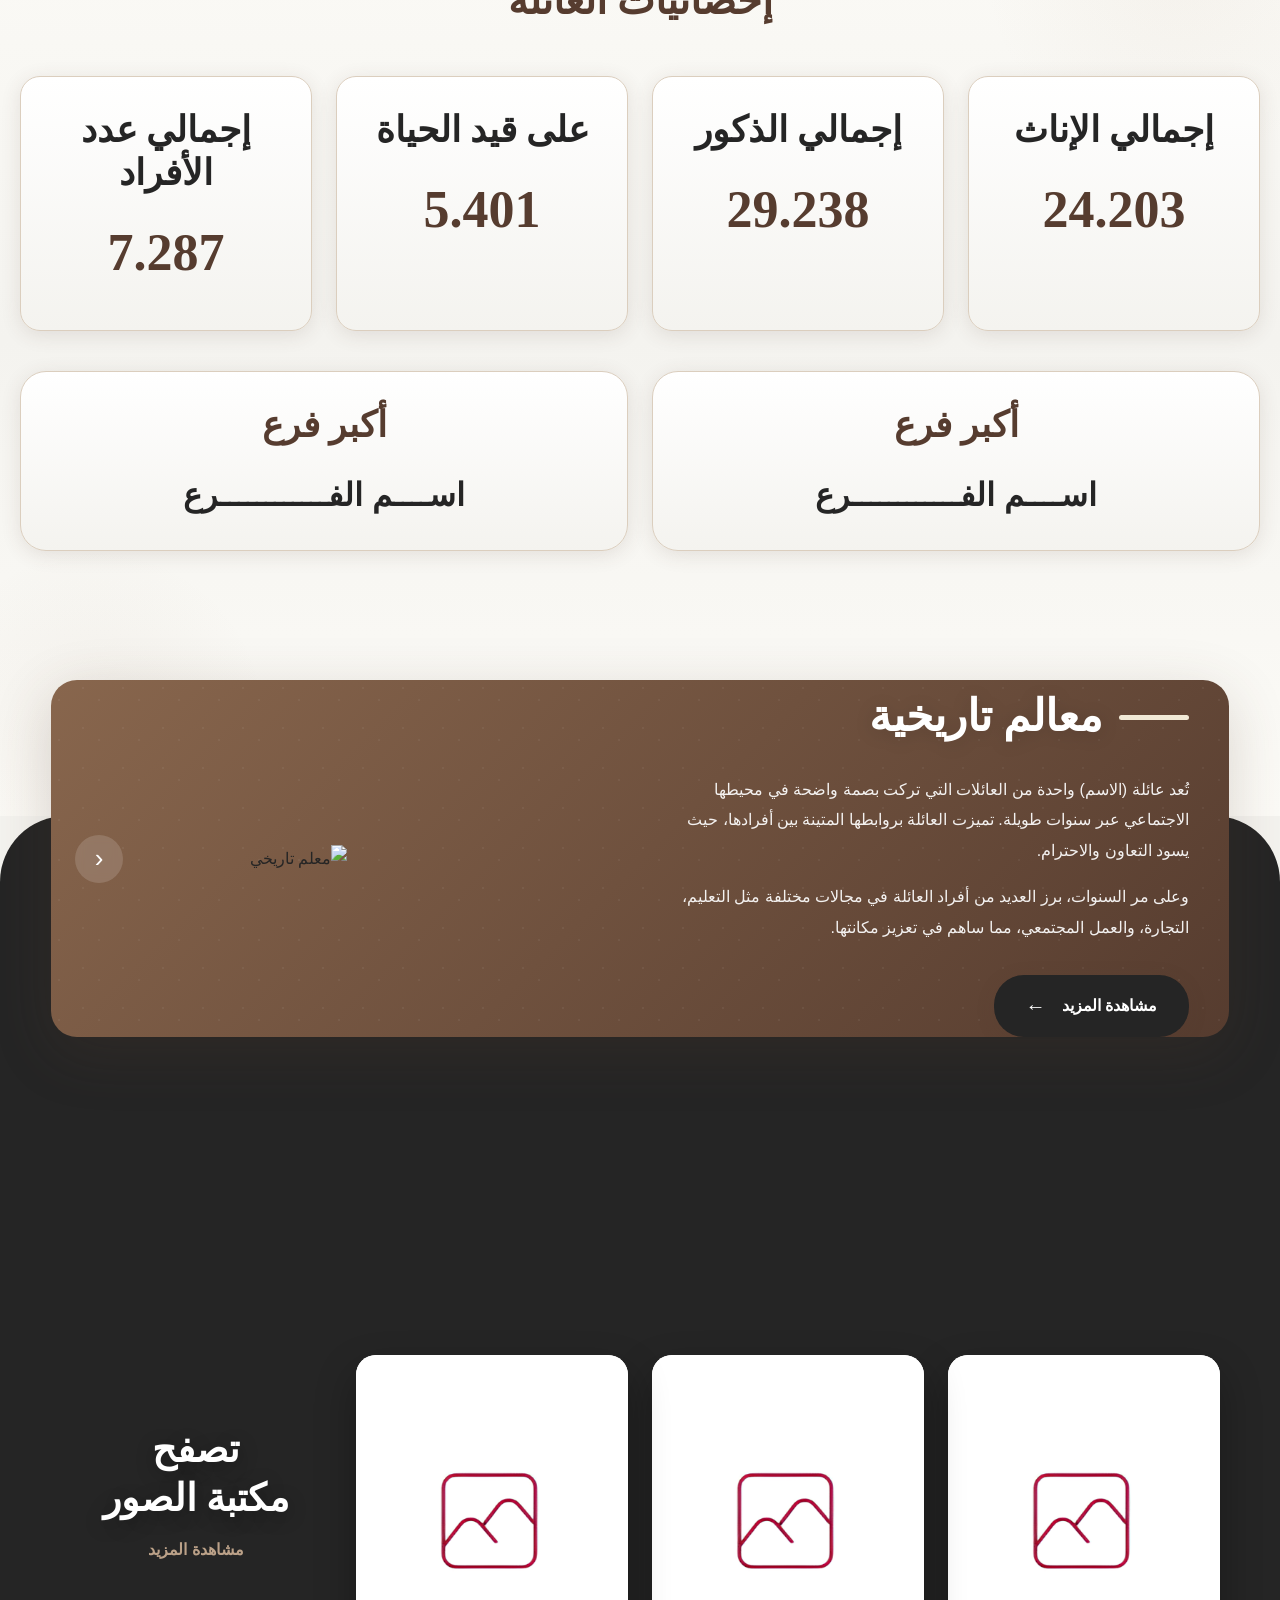
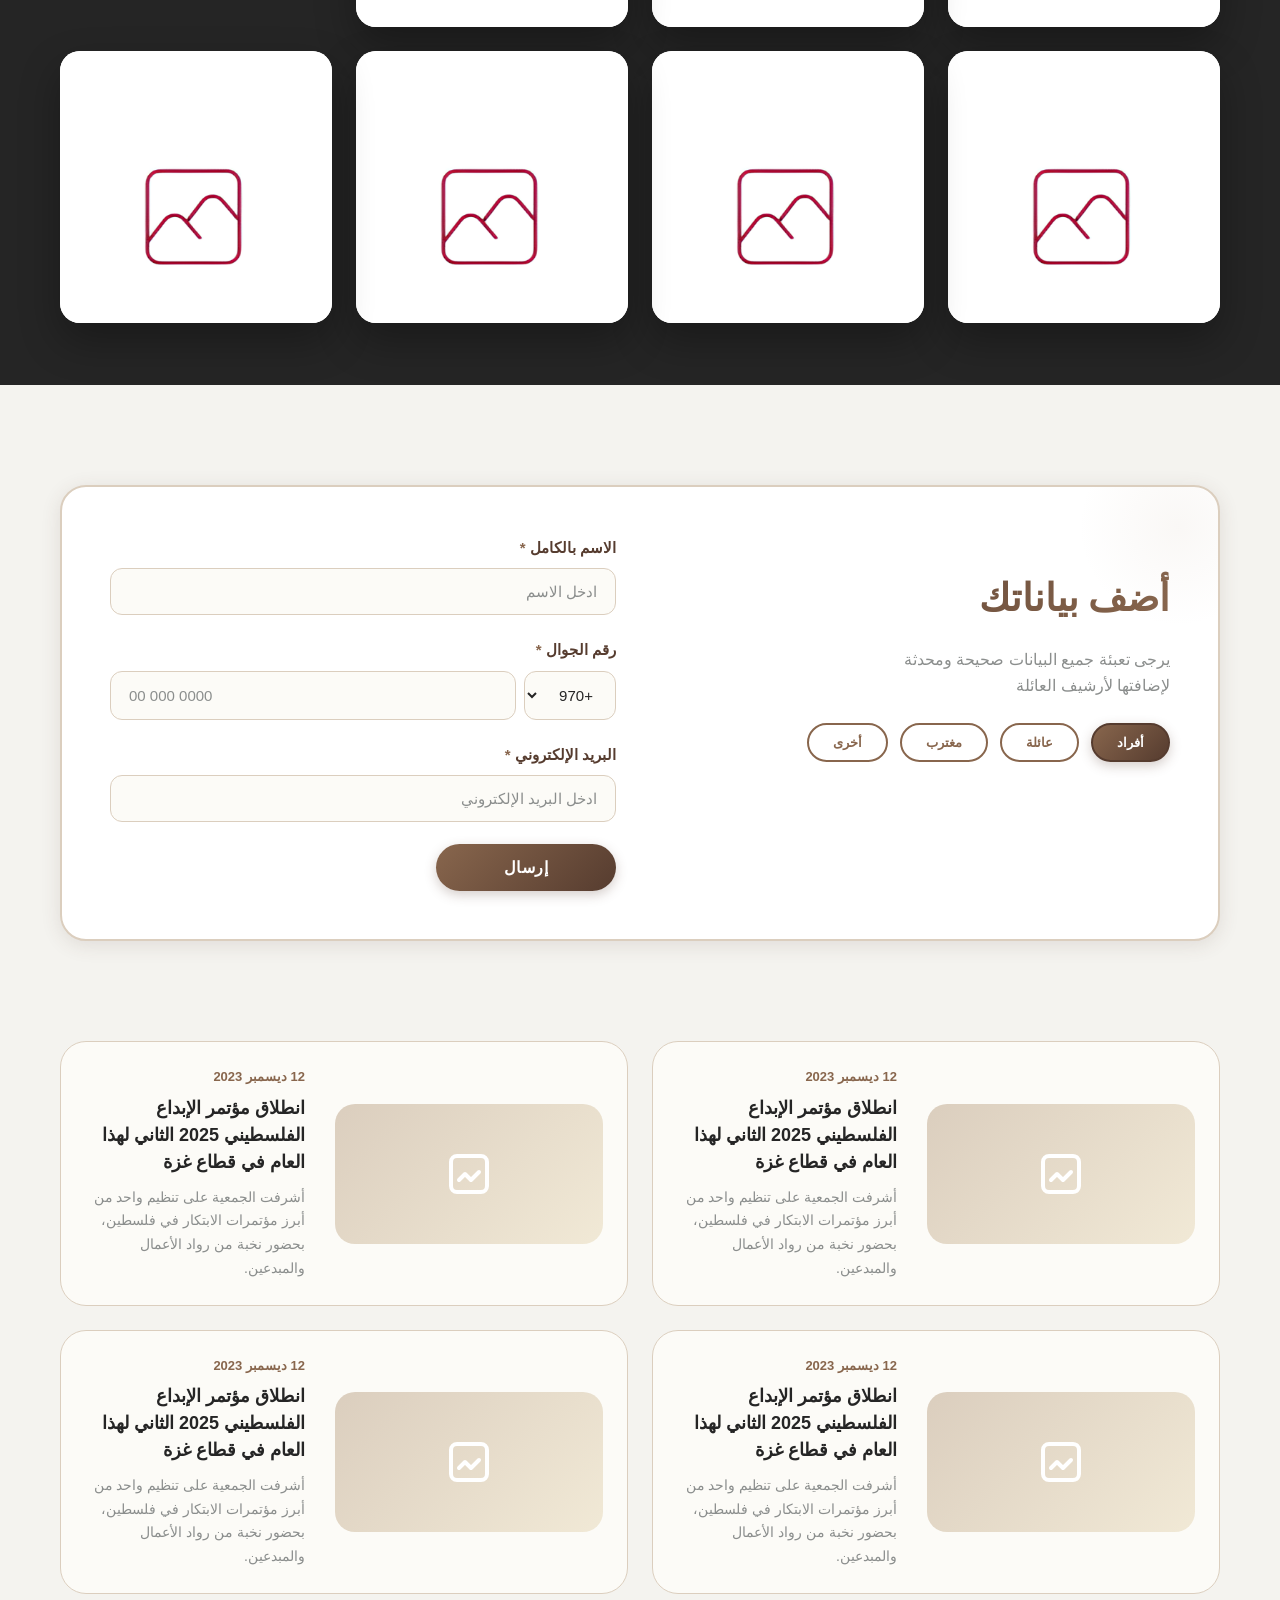
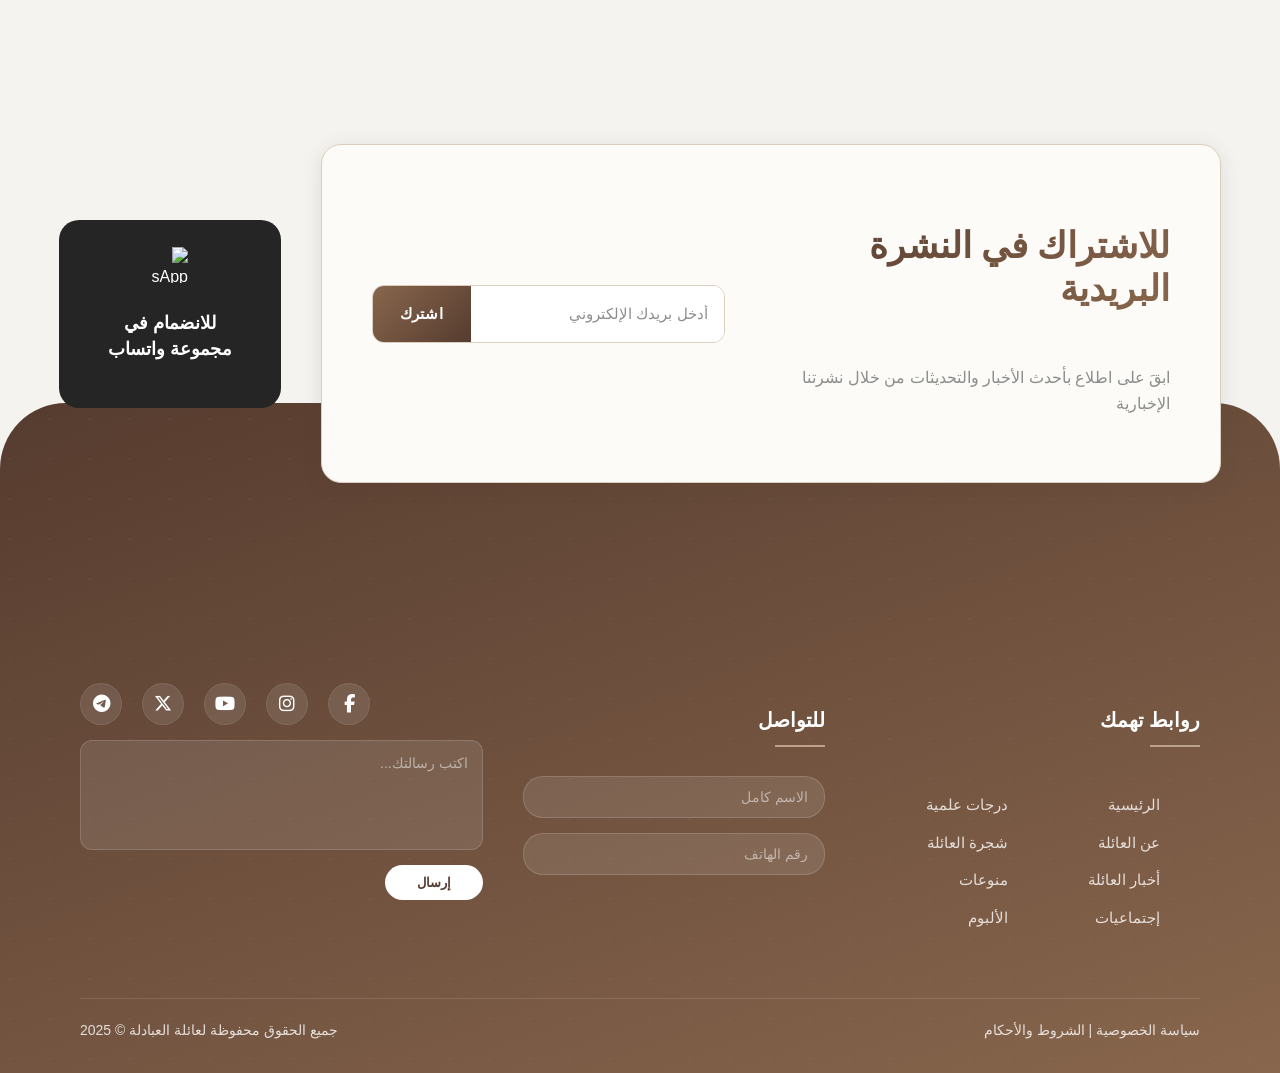
==== commit 4bfc5400: "Update index.html" ====
--- a/index.html
+++ b/index.html
@@ -2,61 +2,50 @@
 <html lang="ar" dir="rtl">
   <head>
     <meta charset="UTF-8" />
-    <title>العبادلة - موقع العائلة</title>
+    <title>Home Page</title>
     <meta name="viewport" content="width=device-width, initial-scale=1.0" />
 
-    <link rel="stylesheet" href="https://cdnjs.cloudflare.com/ajax/libs/meyer-reset/2.0/reset.min.css" />
-    <link rel="stylesheet" href="https://cdnjs.cloudflare.com/ajax/libs/font-awesome/6.5.1/css/all.min.css" />
+    <!-- Reset -->
+    <link
+      rel="stylesheet"
+      href="https://cdnjs.cloudflare.com/ajax/libs/meyer-reset/2.0/reset.min.css"
+    />
+
+    <!-- Font -->
+<link rel="stylesheet"
+      href="https://cdnjs.cloudflare.com/ajax/libs/font-awesome/6.5.1/css/all.min.css">
+    <script src='https://kit.fontawesome.com/a076d05399.js' crossorigin='anonymous'></script>
     <link rel="stylesheet" href="style.css" />
   </head>
   <body>
-
     <!-- ================= TOP ORNAMENT ================= -->
     <img src="img/Group-126.png" class="top-ornament" alt="" />
 
     <!-- ================= HEADER ================= -->
-    <header class="header container" id="header">
+    <header class="header container">
       <div class="header-right">
-        <nav class="nav" id="navMenu">
-          <a href="index.html" class="active">الرئيسية</a>
-          <a href="about.html">عن العائلة</a>
-          <a href="news.html">أخبار العائلة</a>
-          <a href="events.html">فعاليات</a>
-          <a href="social.html">إجتماعيات</a>
-          <a href="family-tree.html">شجرة العائلة</a>
-          <a href="personalities.html">شخصيات إعتبارية</a>
-          <a href="album.html">الألبوم</a>
-          <a href="informations.html">معلومات</a>
+        <nav class="nav">
+          <a href="#">الرئيسية</a>
+          <a href="#">عن العائلة</a>
+          <a href="#">أخبار العائلة</a>
+          <a href="#">إجتماعيات</a>
+          <a href="#">درجات علمية</a>
+          <a href="#">شجرة العائلة</a>
+          <a href="#">مقتنيات</a>
+          <a href="#">الأرشيف</a>
         </nav>
 
         <div class="tools">
-          <div class="search-wrapper">
-            <i class="fas fa-search search-icon"></i>
-            <input class="search" type="text" placeholder="ابحث هنا" id="siteSearch" autocomplete="off" />
-            <div class="search-dropdown" id="searchDropdown"></div>
-          </div>
-          <div class="lang-wrapper">
-            <button class="globe-btn" id="globeBtn" aria-label="اللغة">
-              <i class="fas fa-globe"></i>
-            </button>
-            <div class="lang-dropdown" id="langDropdown">
-              <div class="lang-option active">
-                <i class="fas fa-check"></i>
-                <span>العربية</span>
-              </div>
-            </div>
-          </div>
-        </div>
-      </div>
-
-      <button class="mobile-toggle" id="mobileToggle" aria-label="القائمة">
-        <span></span><span></span><span></span>
-      </button>
+          <input class="search" type="text" placeholder="ابحث هنا" />
+          <img src="img/globe.svg" class="globe" alt="لغة" />
+        </div>
+      </div>
     </header>
 
     <!-- ================= BREAKING ================= -->
-    <div class="breaking container" data-animate="fade-up">
+    <div class="breaking container">
       <span class="badge">آخر الأخبار</span>
+
       <div class="breaking-wrapper">
         <div class="breaking-track">
           خبر عاجل ومهم الآن يحدث في قطاع غزة … اغتنم الفرصة الآن … خبر عاجل
@@ -65,57 +54,74 @@
       </div>
     </div>
 
+    <!-- ================= BACK ORNAMENT ================= -->
+    <img src="img/image-3.png" class="ornament" alt="" />
+
     <!-- ================= HERO ================= -->
-    <section class="hero container" data-animate="fade-up">
+    <section class="hero container">
       <div class="hero-image hero-slider">
+        <!-- FIXED DATE (ONE DATE ONLY) -->
         <span class="date"> اليوم : الخميس | التاريخ : 20/10/2025 مـ </span>
+
+        <!-- SLIDES -->
         <img src="img/banner.jpg" class="slide active" loading="lazy" alt="" />
         <img src="img/banner2.jpg" class="slide" loading="lazy" alt="" />
         <img src="img/banner3.jpg" class="slide" loading="lazy" alt="" />
+
+        <!-- DOTS -->
         <div class="slider-dots"></div>
       </div>
     </section>
 
-    <!-- ================= EVENTS ================= -->
     <section class="family-events">
       <div class="container">
-        <div class="events-row" data-animate="fade-up">
+        <!-- slider -->
+        <div class="events-row">
           <div class="event-card">
             <span class="event-date">2 - 12 ديسمبر 2023</span>
             <h3>خطة إعمار قطاع غزة</h3>
             <p>فندق المشتل . شارع الرشيد قطاع غزة</p>
             <img src="img/event1.jpg" />
-            <a class="event-btn">مشاهدة المزيد <img src="img/arrow-left.svg" class="btn-icon" /></a>
+            <a class="event-btn"
+              >مشاهدة المزيد
+              <img src="img/arrow-left.svg" class="btn-icon"
+            /></a>
           </div>
 
-          <button class="arrow right" aria-label="التالي">›</button>
+          <button class="arrow right">›</button>
 
           <div class="event-card">
             <span class="event-date">2 - 12 ديسمبر 2023</span>
             <h3>حفل تكريم طلاب الثانوية</h3>
             <p>فندق المشتل . شارع الرشيد قطاع غزة</p>
             <img src="img/event2.jpg" />
-            <a class="event-btn">مشاهدة المزيد <img src="img/arrow-left.svg" class="btn-icon" /></a>
+            <a class="event-btn"
+              >مشاهدة المزيد <img src="img/arrow-left.svg" class="btn-icon"
+            /></a>
           </div>
 
-          <button class="arrow left" aria-label="السابق">‹</button>
+          <button class="arrow left">‹</button>
 
           <div class="event-card">
             <span class="event-date">2 - 12 ديسمبر 2023</span>
             <h3>مؤتمر التميز التشغيلي</h3>
             <p>فندق المشتل . شارع الرشيد قطاع غزة</p>
             <img src="img/event3.jpg" />
-            <a class="event-btn">مشاهدة المزيد <img src="img/arrow-left.svg" class="btn-icon" /></a>
+            <a class="event-btn"
+              >مشاهدة المزيد <img src="img/arrow-left.svg" class="btn-icon"
+            /></a>
           </div>
         </div>
 
-        <!-- ================= FAMILY DESCRIPTION ================= -->
+        <!-- description -->
+
         <section class="family-desc">
           <div class="container family-desc-inner">
-            <div class="family-title" data-animate="fade-right">
+            <div class="family-title">
               <h2>تعمـــــــــــــــق وتعرف على أصول العائلة ...</h2>
             </div>
-            <div class="family-text" data-animate="fade-left">
+
+            <div class="family-text">
               <p class="article-text">
                 تُعد عائلة (الاسم) واحدة من العائلات التي تركت بصمة واضحة في
                 محيطها الاجتماعي عبر سنوات طويلة. تميّزت العائلة بروابطها
@@ -135,316 +141,826 @@
           </div>
         </section>
 
-        <!-- ================= MEDIA SHOWCASE ================= -->
-        <section class="media-showcase" data-animate="fade-up">
-          <div class="container">
-            <div class="media-wrapper">
-              <div class="media-block articles">
-                <div class="media-head"><h3>مقالات</h3></div>
-                <div class="articles-image">
-                  <img src="img/article.jpg" alt="مقالات" />
+    <section class="media-showcase">
+      <div class="container">
+        <div class="media-wrapper">
+          <!-- ARTICLES -->
+          <div class="media-block articles">
+            <div class="media-head"><h3>مقالات</h3></div>
+            <div class="articles-image">
+              <img src="img/article.jpg" alt="مقالات" />
+            </div>
+          </div>
+          <!-- VIDEO -->
+          <div class="media-block video">
+            <div class="media-head divider"><h3>برومو ومقاطع فيديو</h3></div>
+            <div class="video-box"><span class="play-btn"> ▶ </span></div>
+          </div>
+        </div>
+      </div>
+    </section>
+
+
+     <!-- Activity Activity -->
+      
+<section class="section-title">
+    <div class="title-wrapper">
+        <span class="line"></span>
+        <h2>تصفح الفعاليات</h2>
+        <span class="line"></span>
+    </div>
+</section>
+
+<div class="activites-row">
+
+
+    <div class="activity-card active">
+        <img  class="activity-img" src="img/event1.jpg">
+        <div class="activity-info">
+            <h3>ملتقى السياحة للتوظيف الأول</h3>
+           <div class="activity-meta">
+                    <span class="activity-date">22–23 مايو 2023</span>
+                    <img src="img/arrow-left.svg" class="activity-arrow">
+            </div>
+        </div>
+    </div>
+    <button class="arrow-activty right">›</button>
+
+    <div class="activity-card">
+        <img class="activity-img" src="img/event2.jpg">
+        <div class="activity-info">
+            <h3>ملتقى السياحة للتوظيف الأول</h3>
+           <div class="activity-meta">
+                    <span class="activity-date">22–23 مايو 2023</span>
+                    <img src="img/arrow-left.svg" class="activity-arrow">
                 </div>
-              </div>
-              <div class="media-block video">
-                <div class="media-head divider"><h3>برومو ومقاطع فيديو</h3></div>
-                <div class="video-box"><span class="play-btn">▶</span></div>
-              </div>
-            </div>
-          </div>
+        </div>
+    </div>
+          <button class="arrow-activty left">‹</button>
+            <div class="activity-card">
+                <img  class="activity-img" src="img/event3.jpg">
+                <div class="activity-info">
+                    <h3>ملتقى السياحة للتوظيف الأول</h3>
+                    <div class="activity-meta">
+                            <span class="activity-date">22–23 مايو 2023</span>
+                            <img src="img/arrow-left.svg" class="activity-arrow">
+                        </div>
+                </div>
+            </div>
+
+  
+
+    </div>
+
+    </div>
+</section>
+
+
+  <!-- Statics -->
+
+  <section class="family-stats">
+    <div class="container">
+
+        <h2 class="stats-title">إحصائيات العائلة</h2>
+
+        <!-- top stats -->
+        <div class="stats-grid">
+            <div class="stat-card">
+                <span class="stat-label">إجمالي الإناث</span>
+                <span class="stat-number" data-target="54800">0</span>
+
+            </div>
+
+            <div class="stat-card">
+                <span class="stat-label">إجمالي الذكور</span>
+                <span class="stat-number" data-target="66200">0</span>
+            </div>
+
+            <div class="stat-card">
+                <span class="stat-label">على قيد الحياة</span>
+                <span class="stat-number" data-target="12230">0</span>
+
+            </div>
+
+            <div class="stat-card">
+                <span class="stat-label">إجمالي عدد الأفراد</span>
+                <span class="stat-number" data-target="16500">0</span>
+
+            </div>
+        </div>
+
+        <!-- bottom stats -->
+        <div class="stats-wide">
+            <div class="wide-card">
+                <span class="wide-label">أكبر فرع</span>
+                <span class="wide-value">اســــم الفــــــــــــرع</span>
+            </div>
+
+            <div class="wide-card">
+                <span class="wide-label">أكبر فرع</span>
+                <span class="wide-value">اســــم الفــــــــــــرع</span>
+            </div>
+        </div>
+
+    </div>
+</section>
+
+
+
+
+<section class="library-images" > 
+  <div class="container">
+        <section class="landmark-section">
+            <div class="landmark-card">
+
+                <!-- السهم -->
+                <button class="nav-arrow">‹</button>
+            <!-- المحتوى -->
+                <div class="landmark-content">
+                    <h2 class="landmark-title">
+                        <span class="dash"></span>
+                        معالم تاريخية
+                    </h2>
+
+                    <p>
+                        تُعد عائلة (الاسم) واحدة من العائلات التي تركت بصمة واضحة في محيطها
+                        الاجتماعي عبر سنوات طويلة. تميزت العائلة بروابطها المتينة بين أفرادها،
+                        حيث يسود التعاون والاحترام.
+                    </p>
+
+                    <p>
+                        وعلى مر السنوات، برز العديد من أفراد العائلة في مجالات مختلفة مثل
+                        التعليم، التجارة، والعمل المجتمعي، مما ساهم في تعزيز مكانتها.
+                    </p>
+
+                    <a href="#" class="more-btn">
+                        مشاهدة المزيد
+                        <span class="btn-arrow">←</span>
+                    </a>
+                </div>
+                <!-- الصورة -->
+                <div class="landmark-image">
+                    <img src="img/jureselem.png" alt="معلم تاريخي">
+                </div>
+
+          
+
+            </div>
         </section>
-
-        <!-- ================= ACTIVITIES ================= -->
-        <section class="section-title" data-animate="fade-up">
-          <div class="title-wrapper">
-            <span class="line"></span>
-            <h2 class="gradient-text">تصفح الفعاليات</h2>
-            <span class="line"></span>
-          </div>
-        </section>
-
-        <div class="activites-row" data-animate="fade-up">
-          <div class="activity-card active">
-            <img class="activity-img" src="img/event1.jpg" />
-            <div class="activity-info">
-              <h3>ملتقى السياحة للتوظيف الأول</h3>
-              <div class="activity-meta">
-                <span class="activity-date">22–23 مايو 2023</span>
-                <img src="img/arrow-left.svg" class="activity-arrow" />
-              </div>
-            </div>
-          </div>
-          <button class="arrow-activty right" aria-label="التالي">›</button>
-
-          <div class="activity-card">
-            <img class="activity-img" src="img/event2.jpg" />
-            <div class="activity-info">
-              <h3>ملتقى السياحة للتوظيف الأول</h3>
-              <div class="activity-meta">
-                <span class="activity-date">22–23 مايو 2023</span>
-                <img src="img/arrow-left.svg" class="activity-arrow" />
-              </div>
-            </div>
-          </div>
-          <button class="arrow-activty left" aria-label="السابق">‹</button>
-
-          <div class="activity-card">
-            <img class="activity-img" src="img/event3.jpg" />
-            <div class="activity-info">
-              <h3>ملتقى السياحة للتوظيف الأول</h3>
-              <div class="activity-meta">
-                <span class="activity-date">22–23 مايو 2023</span>
-                <img src="img/arrow-left.svg" class="activity-arrow" />
-              </div>
-            </div>
-          </div>
-        </div>
-      </div>
-    </section>
-
-    <!-- ================= STATISTICS ================= -->
-    <section class="family-stats" data-animate="fade-up">
-      <div class="container">
-        <h2 class="stats-title gradient-text">إحصائيات العائلة</h2>
-
-        <div class="stats-grid">
-          <div class="stat-card">
-            <span class="stat-label">إجمالي الإناث</span>
-            <span class="stat-number" data-target="54800">0</span>
-          </div>
-          <div class="stat-card">
-            <span class="stat-label">إجمالي الذكور</span>
-            <span class="stat-number" data-target="66200">0</span>
-          </div>
-          <div class="stat-card">
-            <span class="stat-label">على قيد الحياة</span>
-            <span class="stat-number" data-target="12230">0</span>
-          </div>
-          <div class="stat-card">
-            <span class="stat-label">إجمالي عدد الأفراد</span>
-            <span class="stat-number" data-target="16500">0</span>
-          </div>
-        </div>
-
-        <div class="stats-wide">
-          <div class="wide-card">
-            <span class="wide-label">أكبر فرع</span>
-            <span class="wide-value">اســــم الفــــــــــــرع</span>
-          </div>
-          <div class="wide-card">
-            <span class="wide-label">أكبر فرع</span>
-            <span class="wide-value">اســــم الفــــــــــــرع</span>
-          </div>
-        </div>
-      </div>
-    </section>
-
-    <!-- ================= LANDMARKS ================= -->
-    <section class="library-images">
-      <div class="container">
-        <section class="landmark-section">
-          <div class="landmark-card" data-animate="fade-up">
-            <button class="nav-arrow" aria-label="السابق">‹</button>
-            <div class="landmark-content">
-              <h2 class="landmark-title">
-                <span class="dash"></span>
-                معالم تاريخية
-              </h2>
-              <p>
-                تُعد عائلة (الاسم) واحدة من العائلات التي تركت بصمة واضحة في محيطها
-                الاجتماعي عبر سنوات طويلة. تميزت العائلة بروابطها المتينة بين أفرادها،
-                حيث يسود التعاون والاحترام.
-              </p>
-              <p>
-                وعلى مر السنوات، برز العديد من أفراد العائلة في مجالات مختلفة مثل
-                التعليم، التجارة، والعمل المجتمعي، مما ساهم في تعزيز مكانتها.
-              </p>
-              <a href="#" class="more-btn">
-                مشاهدة المزيد
-                <span class="btn-arrow">←</span>
-              </a>
-            </div>
-            <div class="landmark-image">
-              <img src="img/jureselem.png" alt="معلم تاريخي" />
-            </div>
-          </div>
-        </section>
-      </div>
-    </section>
-
-    <!-- ================= GALLERY ================= -->
-    <section class="gallery-section">
-      <div class="gallery-wrapper">
-        <div class="gallery-grid" id="galleryGrid"></div>
-      </div>
-    </section>
-
-    <!-- LIGHTBOX -->
-    <div class="lightbox" id="lightbox">
-      <span class="close">&times;</span>
-      <img id="lightboxImg" alt="Gallery preview" />
-    </div>
-
-    <!-- ================= FORM ================= -->
-    <section class="form-section" data-animate="fade-up">
-      <div class="form-box">
-        <div class="form-info">
-          <h2>أضف بياناتك</h2>
-          <p>يرجى تعبئة جميع البيانات صحيحة ومحدثة<br />لإضافتها لأرشيف العائلة</p>
-          <div class="type-buttons">
-            <button class="type-btn active">أفراد</button>
-            <button class="type-btn">عائلة</button>
-            <button class="type-btn">مغترب</button>
-            <button class="type-btn">أخرى</button>
-          </div>
-        </div>
-
-        <form class="form-fields">
-          <div class="field">
-            <label>الاسم بالكامل <span>*</span></label>
-            <input type="text" placeholder="ادخل الاسم" />
-          </div>
-          <div class="field">
-            <label>رقم الجوال <span>*</span></label>
+  </div>
+</section>
+
+
+
+<section class="gallery-section">
+  <div class="gallery-wrapper">
+    <div class="gallery-grid" id="galleryGrid">
+      <!-- الصور تُحقن هنا -->
+    </div>
+  </div>
+</section>
+
+<!-- LIGHTBOX -->
+<div class="lightbox" id="lightbox">
+  <span class="close">&times;</span>
+  <img id="lightboxImg">
+</div>
+
+
+
+<section class="form-section">
+  <div class="form-box">
+
+    <!-- RIGHT SIDE -->
+    <div class="form-info">
+      <h2>أضف بياناتك</h2>
+      <p>يرجى تعبئة جميع البيانات صحيحة ومحدثة<br>لإضافتها لأرشيف العائلة</p>
+
+      <div class="type-buttons">
+        <button class="type-btn active">أفراد</button>
+        <button class="type-btn">عائلة</button>
+        <button class="type-btn">مغترب</button>
+        <button class="type-btn">أخرى</button>
+      </div>
+    </div>
+
+    <!-- LEFT SIDE -->
+    <form class="form-fields">
+
+      <div class="field">
+        <label>الاسم بالكامل <span>*</span></label>
+        <input type="text" placeholder="ادخل الاسم">
+      </div>
+
+      <div class="field">
+        <label>رقم الجوال <span>*</span></label>
+        <div class="phone-input">
+          <select>
+            <option>+970</option>
+            <option>+972</option>
+          </select>
+          <input type="tel" placeholder="00 000 0000">
+        </div>
+      </div>
+
+      <div class="field">
+        <label>البريد الإلكتروني <span>*</span></label>
+        <input type="email" placeholder="ادخل البريد الإلكتروني">
+      </div>
+
+      <button type="submit" class="submit-btn">إرسال</button>
+
+    </form>
+
+  </div>
+</section>
+
+
+<section class="news-section">
+  <div class="news-grid">
+
+    <!-- CARD -->
+    <div class="news-card">
+      <div class="news-text">
+        <span class="news-date">12 ديسمبر 2023</span>
+        <h3>
+          انطلاق مؤتمر الإبداع الفلسطيني 2025 الثاني لهذا العام في قطاع غزة
+        </h3>
+        <p>
+          أشرفت الجمعية على تنظيم واحد من أبرز مؤتمرات الابتكار في فلسطين،
+          بحضور نخبة من رواد الأعمال والمبدعين.
+        </p>
+      </div>
+
+      <div class="news-image">
+        <svg width="48" height="48" viewBox="0 0 24 24" fill="none"
+          xmlns="http://www.w3.org/2000/svg">
+          <rect x="3" y="3" width="18" height="18" rx="3"
+            stroke="white" stroke-width="2"/>
+          <path d="M7 15l3-3 3 3 4-4"
+            stroke="white" stroke-width="2"
+            stroke-linecap="round" stroke-linejoin="round"/>
+        </svg>
+      </div>
+    </div>
+
+    <!-- DUPLICATE CARD -->
+    <div class="news-card">
+      <div class="news-text">
+        <span class="news-date">12 ديسمبر 2023</span>
+        <h3>
+          انطلاق مؤتمر الإبداع الفلسطيني 2025 الثاني لهذا العام في قطاع غزة
+        </h3>
+        <p>
+          أشرفت الجمعية على تنظيم واحد من أبرز مؤتمرات الابتكار في فلسطين،
+          بحضور نخبة من رواد الأعمال والمبدعين.
+        </p>
+      </div>
+      <div class="news-image">
+        <svg width="48" height="48" viewBox="0 0 24 24" fill="none"
+          xmlns="http://www.w3.org/2000/svg">
+          <rect x="3" y="3" width="18" height="18" rx="3"
+            stroke="white" stroke-width="2"/>
+          <path d="M7 15l3-3 3 3 4-4"
+            stroke="white" stroke-width="2"
+            stroke-linecap="round" stroke-linejoin="round"/>
+        </svg>
+      </div>
+    </div>
+
+    <div class="news-card">
+      <div class="news-text">
+        <span class="news-date">12 ديسمبر 2023</span>
+        <h3>
+          انطلاق مؤتمر الإبداع الفلسطيني 2025 الثاني لهذا العام في قطاع غزة
+        </h3>
+        <p>
+          أشرفت الجمعية على تنظيم واحد من أبرز مؤتمرات الابتكار في فلسطين،
+          بحضور نخبة من رواد الأعمال والمبدعين.
+        </p>
+      </div>
+      <div class="news-image">
+        <svg width="48" height="48" viewBox="0 0 24 24" fill="none"
+          xmlns="http://www.w3.org/2000/svg">
+          <rect x="3" y="3" width="18" height="18" rx="3"
+            stroke="white" stroke-width="2"/>
+          <path d="M7 15l3-3 3 3 4-4"
+            stroke="white" stroke-width="2"
+            stroke-linecap="round" stroke-linejoin="round"/>
+        </svg>
+      </div>
+    </div>
+
+    <div class="news-card">
+      <div class="news-text">
+        <span class="news-date">12 ديسمبر 2023</span>
+        <h3>
+          انطلاق مؤتمر الإبداع الفلسطيني 2025 الثاني لهذا العام في قطاع غزة
+        </h3>
+        <p>
+          أشرفت الجمعية على تنظيم واحد من أبرز مؤتمرات الابتكار في فلسطين،
+          بحضور نخبة من رواد الأعمال والمبدعين.
+        </p>
+      </div>
+      <div class="news-image">
+        <svg width="48" height="48" viewBox="0 0 24 24" fill="none"
+          xmlns="http://www.w3.org/2000/svg">
+          <rect x="3" y="3" width="18" height="18" rx="3"
+            stroke="white" stroke-width="2"/>
+          <path d="M7 15l3-3 3 3 4-4"
+            stroke="white" stroke-width="2"
+            stroke-linecap="round" stroke-linejoin="round"/>
+        </svg>
+      </div>
+    </div>
+
+  </div>
+</section>
+
+<section class="newsletter-wrapper">
+
+    <!-- WhatsApp Box -->
+
+    <!-- Newsletter Box -->
+    <div class="newsletter-box">
+        <div class="newsletter-content">
+   
+            <h2>للاشتراك في النشرة البريدية</h2>
+            <p>
+                ابقَ على اطلاع بأحدث الأخبار والتحديثات من خلال
+                نشرتنا الإخبارية
+            </p>
+        </div>
+
+        <form class="newsletter-form">
+            <input type="email" placeholder="أدخل بريدك الإلكتروني">
+            <button type="submit">اشترك</button>
+        </form>
+    </div>
+    <div class="whatsapp-box">
+        <img src="img/social-icons.svg" alt="WhatsApp">
+        <p>للانضمام في<br>مجموعة واتساب</p>
+    </div>
+</section>
+ 
+<footer class="footer">
+
+    <div class="footer-top">
+
+        <!-- RIGHT : LINKS -->
+        <div class="footer-box footer-links">
+            <h3>روابط تهمك</h3>
+
+            <div class="links-columns">
+                <ul>
+                    <li>الرئيسية</li>
+                    <li>عن العائلة</li>
+                    <li>أخبار العائلة</li>
+                    <li>إجتماعيات</li>
+                </ul>
+                <ul>
+                    <li>درجات علمية</li>
+                    <li>شجرة العائلة</li>
+                    <li>منوعات</li>
+                    <li>الألبوم</li>
+                </ul>
+            </div>
+        </div>
+
+   <!-- CENTER : CONTACT -->
+        <div class="footer-box footer-contact">
+            <h3>للتواصل</h3>
+
+            <input type="text" placeholder="الاسم كامل">
             <div class="phone-input">
-              <select><option>+970</option><option>+972</option></select>
-              <input type="tel" placeholder="00 000 0000" />
-            </div>
-          </div>
-          <div class="field">
-            <label>البريد الإلكتروني <span>*</span></label>
-            <input type="email" placeholder="ادخل البريد الإلكتروني" />
-          </div>
-          <button type="submit" class="submit-btn">إرسال</button>
-        </form>
-      </div>
-    </section>
-
-    <!-- ================= NEWS ================= -->
-    <section class="news-section" data-animate="fade-up">
-      <div class="news-grid">
-        <div class="news-card">
-          <div class="news-text">
-            <span class="news-date">12 ديسمبر 2023</span>
-            <h3>انطلاق مؤتمر الإبداع الفلسطيني 2025 الثاني لهذا العام في قطاع غزة</h3>
-            <p>أشرفت الجمعية على تنظيم واحد من أبرز مؤتمرات الابتكار في فلسطين، بحضور نخبة من رواد الأعمال والمبدعين.</p>
-          </div>
-          <div class="news-image">
-            <i class="fas fa-image"></i>
-          </div>
-        </div>
-        <div class="news-card">
-          <div class="news-text">
-            <span class="news-date">12 ديسمبر 2023</span>
-            <h3>انطلاق مؤتمر الإبداع الفلسطيني 2025 الثاني لهذا العام في قطاع غزة</h3>
-            <p>أشرفت الجمعية على تنظيم واحد من أبرز مؤتمرات الابتكار في فلسطين، بحضور نخبة من رواد الأعمال والمبدعين.</p>
-          </div>
-          <div class="news-image">
-            <i class="fas fa-image"></i>
-          </div>
-        </div>
-        <div class="news-card">
-          <div class="news-text">
-            <span class="news-date">12 ديسمبر 2023</span>
-            <h3>انطلاق مؤتمر الإبداع الفلسطيني 2025 الثاني لهذا العام في قطاع غزة</h3>
-            <p>أشرفت الجمعية على تنظيم واحد من أبرز مؤتمرات الابتكار في فلسطين، بحضور نخبة من رواد الأعمال والمبدعين.</p>
-          </div>
-          <div class="news-image">
-            <i class="fas fa-image"></i>
-          </div>
-        </div>
-        <div class="news-card">
-          <div class="news-text">
-            <span class="news-date">12 ديسمبر 2023</span>
-            <h3>انطلاق مؤتمر الإبداع الفلسطيني 2025 الثاني لهذا العام في قطاع غزة</h3>
-            <p>أشرفت الجمعية على تنظيم واحد من أبرز مؤتمرات الابتكار في فلسطين، بحضور نخبة من رواد الأعمال والمبدعين.</p>
-          </div>
-          <div class="news-image">
-            <i class="fas fa-image"></i>
-          </div>
-        </div>
-      </div>
-    </section>
-
-    <!-- ================= NEWSLETTER ================= -->
-    <section class="newsletter-wrapper" data-animate="fade-up">
-      <div class="newsletter-box">
-        <div class="newsletter-content">
-          <h2>للاشتراك في النشرة البريدية</h2>
-          <p>ابقَ على اطلاع بأحدث الأخبار والتحديثات من خلال نشرتنا الإخبارية</p>
-        </div>
-        <form class="newsletter-form">
-          <input type="email" placeholder="أدخل بريدك الإلكتروني" />
-          <button type="submit">اشترك</button>
-        </form>
-      </div>
-      <div class="whatsapp-box">
-        <img src="img/Social-Icons.svg" alt="WhatsApp" />
-        <p>للانضمام في<br />مجموعة واتساب</p>
-      </div>
-    </section>
-
-    <!-- ================= FOOTER ================= -->
-    <footer class="footer">
-      <div class="footer-top">
-        <div class="footer-box footer-links">
-          <h3>روابط تهمك</h3>
-          <div class="links-columns">
-            <ul>
-              <li>الرئيسية</li>
-              <li>عن العائلة</li>
-              <li>أخبار العائلة</li>
-              <li>إجتماعيات</li>
-            </ul>
-            <ul>
-              <li>درجات علمية</li>
-              <li>شجرة العائلة</li>
-              <li>منوعات</li>
-              <li>الألبوم</li>
-            </ul>
-          </div>
-        </div>
-
-        <div class="footer-box footer-contact">
-          <h3>للتواصل</h3>
-          <input type="text" placeholder="الاسم كامل" />
-          <div class="phone-input">
-            <input type="text" placeholder="رقم الهاتف" />
-          </div>
-        </div>
-
+                <input type="text" placeholder="رقم الهاتف">
+            </div>
+        </div>
+
+       <!-- LEFT : MESSAGE -->
         <div class="footer-box footer-message">
-          <div class="social-icons">
-            <i class="fab fa-facebook-f"></i>
-            <i class="fab fa-instagram"></i>
-            <i class="fab fa-youtube"></i>
-            <i class="fab fa-x-twitter"></i>
-            <i class="fab fa-telegram"></i>
-          </div>
-          <textarea placeholder="اكتب رسالتك..."></textarea>
-          <button>إرسال</button>
-        </div>
-      </div>
-
-      <div class="footer-bottom">
+             <div class="social-icons">
+                <i class="fab fa-facebook-f"></i>
+                <i class="fab fa-instagram"></i>
+                <i class="fab fa-youtube"></i>
+                <i class="fab fa-x-twitter"></i>
+                <i class="fab fa-telegram"></i>
+            </div>
+
+            <textarea placeholder="اكتب رسالتك..."></textarea>
+            <button>إرسال</button>
+        </div>
+
+
+       
+
+     
+
+
+    </div>
+
+    <!-- BOTTOM -->
+    <div class="footer-bottom">
         <span>سياسة الخصوصية | الشروط والأحكام</span>
         <span>جميع الحقوق محفوظة لعائلة العبادلة © 2025</span>
-      </div>
-    </footer>
-
-    <!-- ================= VIDEO MODAL ================= -->
-    <div class="video-modal" id="videoModal">
-      <div class="video-overlay"></div>
-      <div class="video-content">
+    </div>
+
+</footer>
+
+
+
+  <!-- VIDEO MODAL -->
+<div class="video-modal" id="videoModal">
+    <div class="video-overlay"></div>
+
+    <div class="video-content">
         <button class="video-close">✕</button>
-        <iframe id="videoFrame" src="" frameborder="0" allow="autoplay; fullscreen" allowfullscreen></iframe>
-      </div>
-    </div>
-
-    <!-- ================= SCROLL TO TOP ================= -->
-    <button class="scroll-top" id="scrollTop" aria-label="العودة للأعلى">
-      <i class="fas fa-chevron-up"></i>
-    </button>
-
-    <script src="script.js"></script>
+
+        <!-- YouTube example -->
+        <iframe
+            id="videoFrame"
+            src="https://youtu.be/urBjNxnVyCE?si=FL5L4jMYJwfPKXqD"
+            frameborder="0"
+            allow="autoplay; fullscreen"
+            allowfullscreen>
+        </iframe>
+    </div>
+</div>
+
+    <script>
+      /* slider js */
+      const slider = document.querySelector(".hero-slider");
+      const slides = document.querySelectorAll(".hero-slider .slide");
+      const dotsContainer = document.querySelector(".slider-dots");
+
+      let index = 0;
+      let interval;
+      let startX = 0;
+
+      /* create dots */
+      slides.forEach((_, i) => {
+        const dot = document.createElement("span");
+        if (i === 0) dot.classList.add("active");
+        dotsContainer.appendChild(dot);
+      });
+
+      const dots = document.querySelectorAll(".slider-dots span");
+
+      function showSlide(i) {
+        slides.forEach((s) => s.classList.remove("active"));
+        dots.forEach((d) => d.classList.remove("active"));
+
+        slides[i].classList.add("active");
+        dots[i].classList.add("active");
+      }
+
+      /* autoplay */
+      function startSlider() {
+        interval = setInterval(() => {
+          index = (index + 1) % slides.length;
+          showSlide(index);
+        }, 5000);
+      }
+
+      function stopSlider() {
+        clearInterval(interval);
+      }
+
+      /* hover pause */
+      slider.addEventListener("mouseenter", stopSlider);
+      slider.addEventListener("mouseleave", startSlider);
+
+      /* dots */
+      dots.forEach((dot, i) => {
+        dot.addEventListener("click", () => {
+          index = i;
+          showSlide(index);
+        });
+      });
+
+      /* swipe mobile */
+      slider.addEventListener("touchstart", (e) => {
+        startX = e.touches[0].clientX;
+      });
+
+      slider.addEventListener("touchend", (e) => {
+        const endX = e.changedTouches[0].clientX;
+        if (startX - endX > 50) index = (index + 1) % slides.length;
+        if (endX - startX > 50)
+          index = (index - 1 + slides.length) % slides.length;
+        showSlide(index);
+      });
+
+      /* init */
+      startSlider();
+    </script>
+    <script>
+      /* ================= EVENTS ARROWS SLIDER ================= */
+
+      const eventCards = document.querySelectorAll(".events-row .event-card");
+      const nextArrow = document.querySelector(".arrow.right");
+      const prevArrow = document.querySelector(".arrow.left");
+
+      let currentEvent = 0;
+
+      /* init */
+      updateActiveEvent();
+
+      /* next */
+      nextArrow.addEventListener("click", () => {
+        currentEvent = (currentEvent + 1) % eventCards.length;
+        updateActiveEvent();
+      });
+
+      /* prev */
+      prevArrow.addEventListener("click", () => {
+        currentEvent =
+          (currentEvent - 1 + eventCards.length) % eventCards.length;
+        updateActiveEvent();
+      });
+
+      /* update function */
+      function updateActiveEvent() {
+        eventCards.forEach((card, index) => {
+          card.classList.remove("active", "dark");
+
+          const btn = card.querySelector(".event-btn");
+          const icon = card.querySelector(".event-btn img");
+
+          if (btn) btn.classList.remove("dark");
+
+          if (index === currentEvent) {
+            card.classList.add("active", "dark");
+
+            if (btn) btn.classList.add("dark");
+
+            /* DARK ICON */
+            if (icon) {
+              icon.src = "img/arrow-left-dark.svg";
+            }
+          } else {
+            /* NORMAL ICON */
+            if (icon) {
+              icon.src = "img/arrow-left.svg";
+            }
+          }
+        });
+      }
+    </script>
+    <script>
+      /* ================= REVEAL ANIMATION ================= */
+      const mediaWrapper = document.querySelector(".media-wrapper");
+
+      const observer = new IntersectionObserver(
+        (entries) => {
+          entries.forEach((entry) => {
+            if (entry.isIntersecting) {
+              mediaWrapper.classList.add("show");
+            }
+          });
+        },
+        { threshold: 0.3 }
+      );
+
+      observer.observe(mediaWrapper);
+
+      /* ================= VIDEO MODAL ================= */
+      const playBtn = document.querySelector(".play-btn");
+      const modal = document.getElementById("videoModal");
+      const frame = document.getElementById("videoFrame");
+      const closeBtn = document.querySelector(".video-close");
+      const overlay = document.querySelector(".video-overlay");
+
+      /* set your video here */
+      const videoURL = "https://www.youtube.com/embed/dQw4w9WgXcQ?autoplay=1";
+
+      playBtn.addEventListener("click", () => {
+        frame.src = videoURL;
+        modal.classList.add("active");
+      });
+
+      function closeModal() {
+        modal.classList.remove("active");
+        frame.src = ""; // stop video
+      }
+
+      closeBtn.addEventListener("click", closeModal);
+      overlay.addEventListener("click", closeModal);
+    </script>
+  <script>
+        /* ================= REVEAL ANIMATION ================= */
+        const mediaWrapper = document.querySelector('.media-wrapper');
+
+        const observer = new IntersectionObserver(entries => {
+            entries.forEach(entry => {
+                if (entry.isIntersecting) {
+                    mediaWrapper.classList.add('show');
+                }
+            });
+        }, { threshold: 0.3 });
+
+        observer.observe(mediaWrapper);
+
+        /* ================= VIDEO MODAL ================= */
+        const playBtn = document.querySelector('.play-btn');
+        const modal = document.getElementById('videoModal');
+        const frame = document.getElementById('videoFrame');
+        const closeBtn = document.querySelector('.video-close');
+        const overlay = document.querySelector('.video-overlay');
+
+        /* set your video here */
+        const videoURL = "https://www.youtube.com/embed/dQw4w9WgXcQ?autoplay=1";
+
+        playBtn.addEventListener('click', () => {
+            frame.src = videoURL;
+            modal.classList.add('active');
+        });
+
+        function closeModal() {
+            modal.classList.remove('active');
+            frame.src = ""; // stop video
+        }
+
+        closeBtn.addEventListener('click', closeModal);
+        overlay.addEventListener('click', closeModal);
+</script>
+
+<script>
+          /* ================= ACTIVITY SLIDER ================= */
+          const cards = document.querySelectorAll(".activity-card");
+          const nextBtn = document.querySelector(".arrow-activty.right");
+          const prevBtn = document.querySelector(".arrow-activty.left");
+
+          let current = 0;
+
+          function updateSlider() {
+              cards.forEach((card, i) => {
+                  card.classList.toggle("active", i === current);
+              });
+          }
+
+          nextBtn.onclick = () => {
+              current = (current + 1) % cards.length;
+              updateSlider();
+          };
+
+          prevBtn.onclick = () => {
+              current = (current - 1 + cards.length) % cards.length;
+              updateSlider();
+          };
+</script>
+
+
+<script>
+    document.addEventListener("DOMContentLoaded", () => {
+        const counters = document.querySelectorAll(".stat-number");
+        const speed = 120; // كلما قلّ الرقم زادت السرعة
+
+        const formatNumber = (num) => {
+            return num.toString().replace(/\B(?=(\d{3})+(?!\d))/g, ".");
+        };
+
+        const runCounter = (counter) => {
+            const target = +counter.dataset.target;
+            let current = 0;
+
+            const increment = target / speed;
+
+            const update = () => {
+                current += increment;
+
+                if (current < target) {
+                    counter.innerText = formatNumber(Math.floor(current));
+                    requestAnimationFrame(update);
+                } else {
+                    counter.innerText = formatNumber(target);
+                }
+            };
+
+            update();
+        };
+
+        /* Observer لتشغيل الأنيميشن عند الظهور */
+        const observer = new IntersectionObserver(
+            (entries, obs) => {
+                entries.forEach(entry => {
+                    if (entry.isIntersecting) {
+                        runCounter(entry.target);
+                        obs.unobserve(entry.target); // تشغيل مرة واحدة
+                    }
+                });
+            },
+            { threshold: 0.6 }
+        );
+
+        counters.forEach(counter => observer.observe(counter));
+    });
+</script>
+
+<script>
+  document.addEventListener("DOMContentLoaded", () => {
+
+    /* ================= DATA ================= */
+    const images = [
+      "img/lib-img.png",
+      "img/lib-img.png",
+      "img/lib-img.png",
+      "img/lib-img.png",
+      "img/lib-img.png",
+      "img/lib-img.png",
+      "img/lib-img.png"
+    ];
+
+    const grid = document.getElementById("galleryGrid");
+    const lightbox = document.getElementById("lightbox");
+    const lightboxImg = document.getElementById("lightboxImg");
+    const closeBtn = document.querySelector(".lightbox .close");
+
+    if (!grid) {
+      console.error("galleryGrid not found");
+      return;
+    }
+
+    /* ================= INSERT TEXT AS FIRST GRID CELL ================= */
+    const textCell = document.createElement("div");
+    textCell.className = "gallery-text grid-text";
+    textCell.innerHTML = `
+      <h2>تصفح<br>مكتبة الصور</h2>
+      <a class="gallery-more">مشاهدة المزيد</a>
+    `;
+    grid.appendChild(textCell);
+
+    /* ================= LOAD IMAGES ================= */
+    images.forEach((src, index) => {
+      const card = document.createElement("div");
+      card.className = "gallery-card";
+      card.style.animationDelay = `${(index + 1) * 0.12}s`;
+
+      const img = document.createElement("img");
+      img.src = src;
+      img.alt = "Gallery image";
+
+      card.appendChild(img);
+      grid.appendChild(card);
+
+      /* CLICK -> OPEN LIGHTBOX */
+      card.addEventListener("click", () => {
+        document
+          .querySelectorAll(".gallery-card")
+          .forEach(c => c.classList.remove("active"));
+
+        card.classList.add("active");
+        lightboxImg.src = src;
+        lightbox.classList.add("show");
+      });
+    });
+
+    /* ================= LIGHTBOX CLOSE ================= */
+    closeBtn.addEventListener("click", () => {
+      lightbox.classList.remove("show");
+    });
+
+    lightbox.addEventListener("click", e => {
+      if (e.target === lightbox) {
+        lightbox.classList.remove("show");
+      }
+    });
+
+  });
+</script>
+
+<script>
+  const buttons = document.querySelectorAll(".type-btn");
+
+    buttons.forEach(btn => {
+      btn.addEventListener("click", () => {
+        buttons.forEach(b => b.classList.remove("active"));
+        btn.classList.add("active");
+      });
+    });
+</script>
+<script>
+  /* ================= EVENT CLICK ACTIVE ================= */
+  const eventCardsClick = document.querySelectorAll(".event-card");
+
+  eventCardsClick.forEach(card => {
+    card.addEventListener("click", () => {
+      eventCardsClick.forEach(c => c.classList.remove("active", "dark"));
+      card.classList.add("active", "dark");
+    });
+  });
+</script>
+<script>
+  /* ================= ACTIVITY CLICK ================= */
+  const activityCards = document.querySelectorAll(".activity-card");
+
+  activityCards.forEach((card, index) => {
+    card.addEventListener("click", () => {
+      activityCards.forEach(c => c.classList.remove("active"));
+      card.classList.add("active");
+      current = index; // sync with arrows
+    });
+  });
+</script>
   </body>
 </html>
